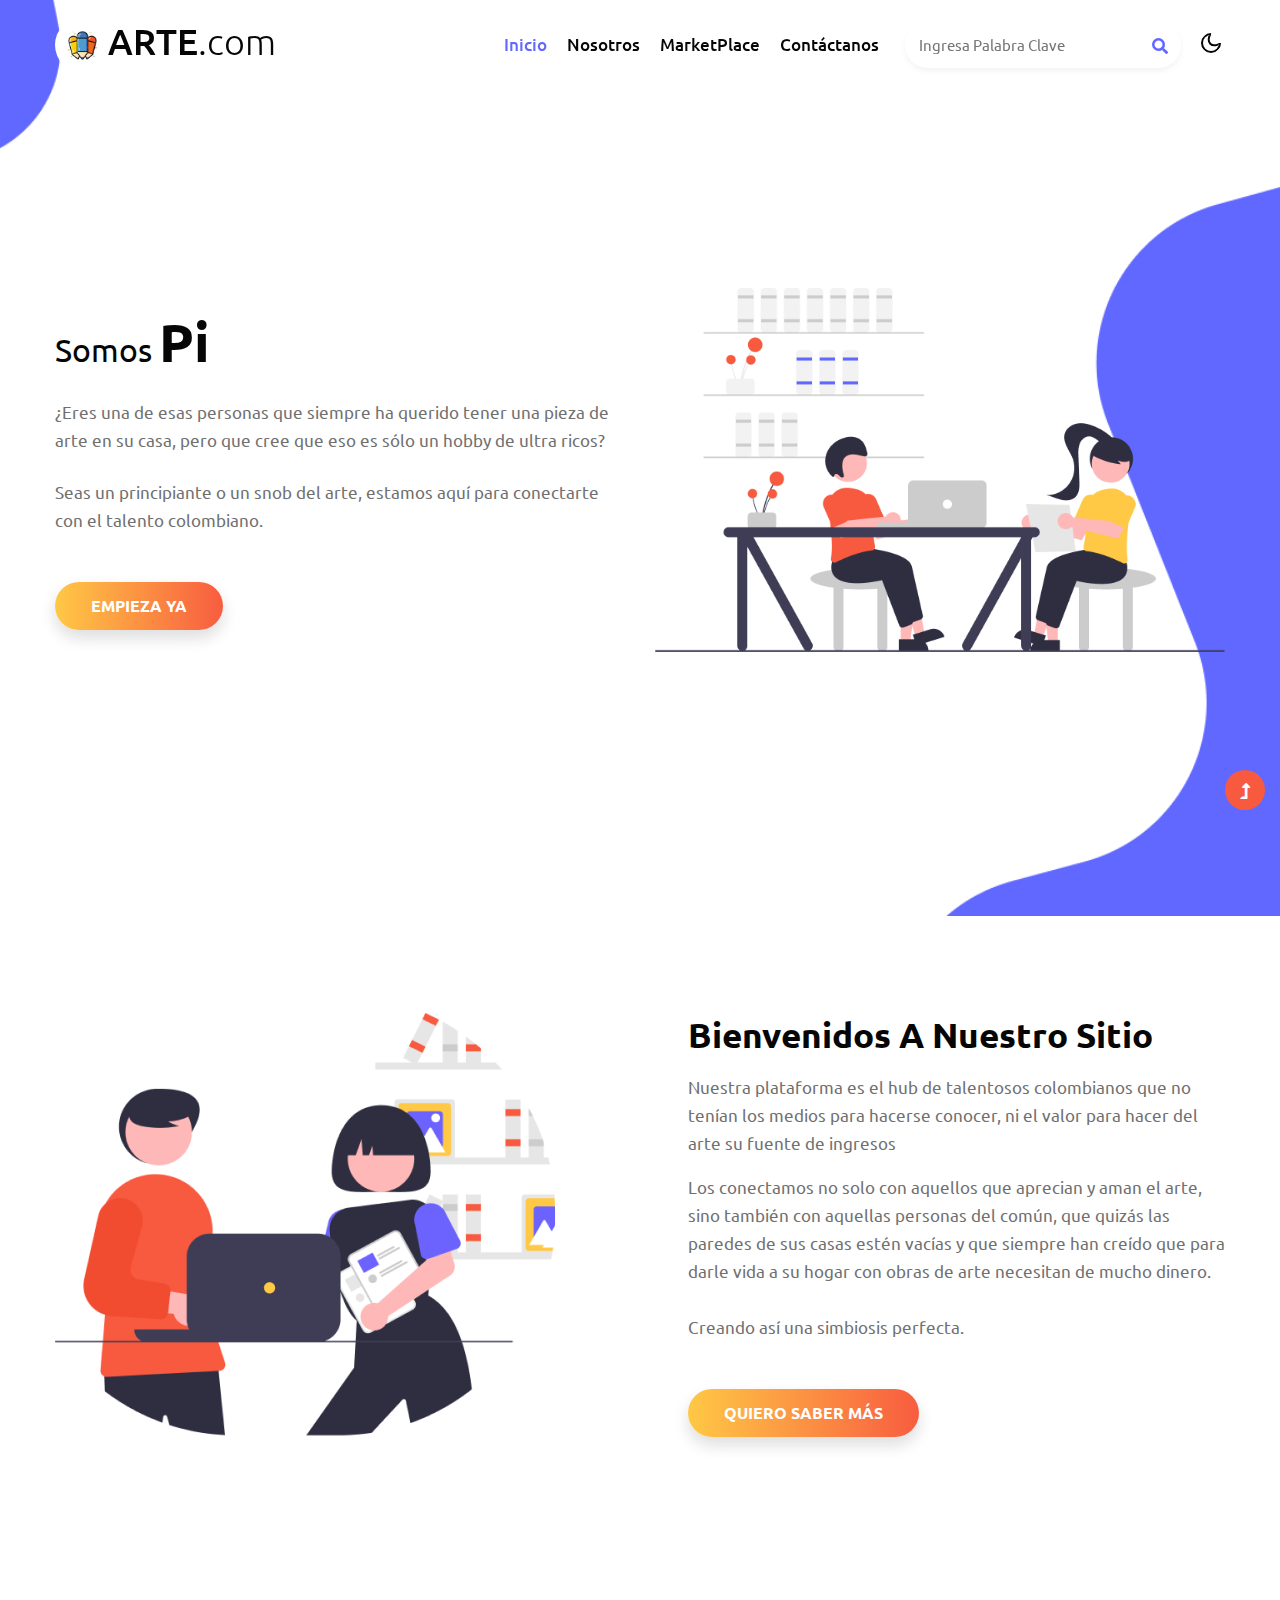
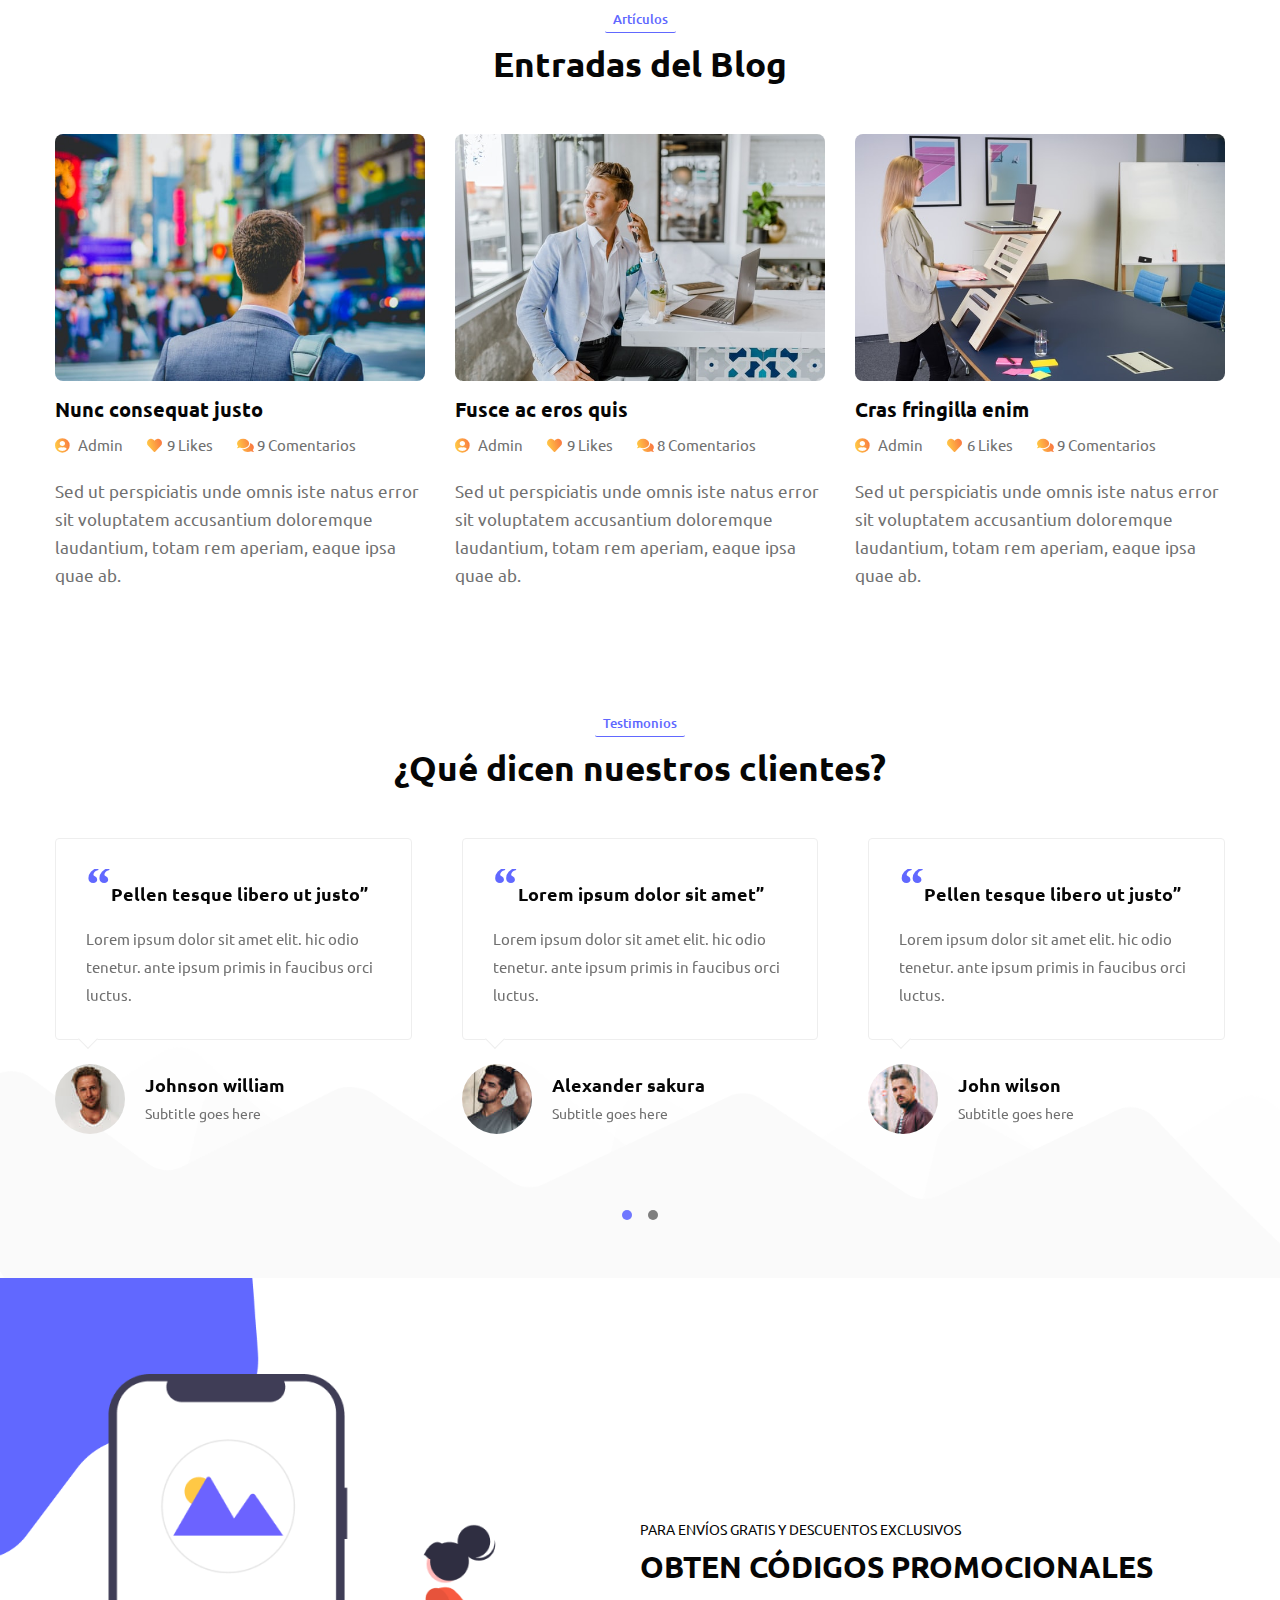
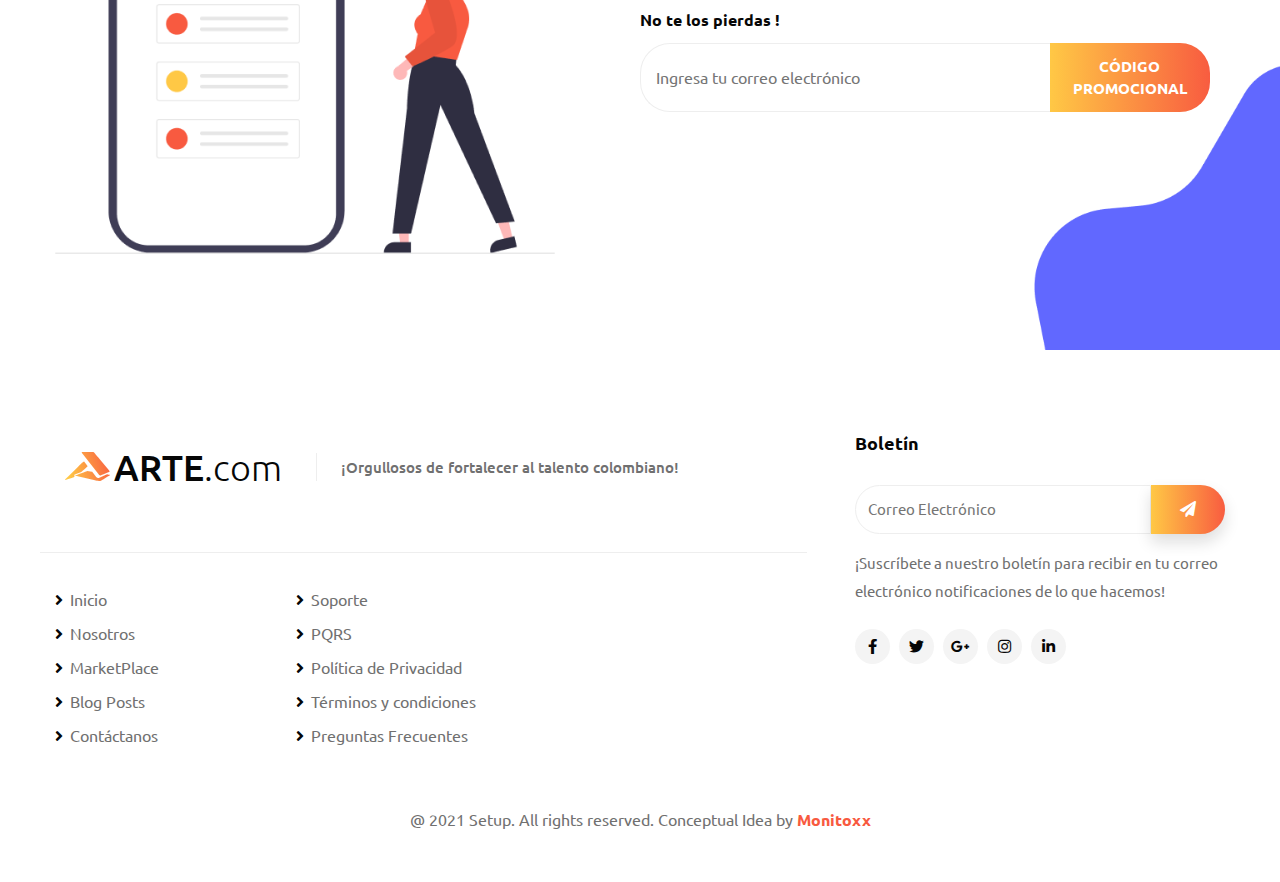
==== index.html @ 78a6b276 "cambios.3" ====
<!doctype html>
<html lang="en">

<head>
    <!-- Required meta tags -->
    <meta charset="utf-8">
    <meta name="viewport" content="width=device-width, initial-scale=1, shrink-to-fit=no">
    <title>ARTE.com</title>
    <!-- google-fonts -->
    <link href="//fonts.googleapis.com/css2?family=Ubuntu:wght@300;400;500;700&display=swap" rel="stylesheet">
    <!-- //google-fonts -->
    <!-- Font-Awesome-Icons-CSS -->
    <link rel="stylesheet" href="assets/css/fontawesome-all.min.css">
    <!-- Template CSS Style link -->
    <link rel="stylesheet" href="assets/css/style-starter.css">
</head>

<body>
    <!--header-->
    <header id="site-header" class="fixed-top">
        <div class="container">
            <nav class="navbar navbar-expand-lg stroke px-0">
                <h1>
                    <a class="navbar-brand" href="index.html">
                        <!-- <i class="fab fa-accusoft icon-color mr-1"></i> -->
                        <!-- <img src="assets/images/pencil.png" alt=""> -->
                        <!-- if logo is image enable this   
                        <a class="navbar-brand" href="index.html"> -->
                        <img src="assets/images/pencil.png" alt="Your logo" style="height:35px;" />
                        ARTE<span>.com</span>
                    </a>
                </h1>
                <button class="navbar-toggler  collapsed bg-gradient" type="button" data-toggle="collapse"
                    data-target="#navbarTogglerDemo02" aria-controls="navbarTogglerDemo02" aria-expanded="false"
                    aria-label="Toggle navigation">
                    <span class="navbar-toggler-icon fa icon-expand fa-bars"></span>
                    <span class="navbar-toggler-icon fa icon-close fa-times"></span>
                </button>

                <div class="collapse navbar-collapse" id="navbarTogglerDemo02">
                    <ul class="navbar-nav ml-lg-auto">
                        <li class="nav-item active">
                            <a class="nav-link" href="index.html">Inicio <span class="sr-only">(current)</span></a>
                        </li>
                        <li class="nav-item">
                            <a class="nav-link" href="about.html">Nosotros</a>
                        </li>
                        <li class="nav-item">
                            <a class="nav-link" href="services.html">MarketPlace</a>
                        </li>
                        <li class="nav-item">
                            <a class="nav-link" href="contact.html">Contáctanos</a>
                        </li>
                        <!-- search button -->
                        <div class="search-right ml-lg-3">
                            <form action="#search" method="GET" class="search-box position-relative">
                                <input type="search" placeholder="Ingresa Palabra Clave" name="search" required="required"
                                    autofocus="" class="search-popup">
                                <button type="submit" class="btn search-btn"><i class="fa fa-search"
                                        aria-hidden="true"></i></button>
                            </form>
                        </div>
                        <!-- //search button -->
                    </ul>
                </div>
                <!-- //search button -->
                <!-- toggle switch for light and dark theme -->
                <div class="cont-ser-position">
                    <nav class="navigation">
                        <div class="theme-switch-wrapper">
                            <label class="theme-switch" for="checkbox">
                                <input type="checkbox" id="checkbox">
                                <div class="mode-container">
                                    <i class="gg-sun"></i>
                                    <i class="gg-moon"></i>
                                </div>
                            </label>
                        </div>
                    </nav>
                </div>
                <!-- //toggle switch for light and dark theme -->
            </nav>
        </div>
    </header>
    <!--//header-->

    <!-- banner section -->
    <section id="home" class="w3l-banner py-5">
        <div class="banner-image">

        </div>
        <div class="banner-content">
            <div class="container pt-5 pb-md-4">
                <div class="row align-items-center">
                    <div class="col-md-6 pt-md-0 pt-4">
                        <h3 class="mb-lg-4 mb-3 title">Somos <span class="typed-text"></span><span
                                class="cursor">&nbsp</span></h3>
                        <p>¿Eres una de esas personas que siempre ha querido tener una pieza de arte en su casa, pero que cree que eso es sólo un hobby de ultra ricos?</p>
                        <br><p>
                            Seas un principiante o un snob del arte, estamos aquí para conectarte con el talento colombiano.
                        </p>
                        <div class="mt-md-5 mt-4 mb-lg-0 mb-4">
                            <a class="btn button-style" href="services.html">Empieza Ya</a>
                        </div>
                    </div>
                    <div class="col-md-6 mt-md-0 mt-4">
                        <img class="img-fluid" src="assets/images/bann1.png" alt=" ">
                    </div>
                </div>
            </div>
        </div>
    </section>
    <!-- //banner section -->

    <!-- about section -->
    <div class="w3l-content-photo-5 py-5">
        <div class="container py-lg-5 py-4">
            <div class="row align-items-center">
                <div class="col-md-6 content-photo order-md-first order-last">
                    <a href="#image"><img src="assets/images/home-ab.png" class="img-fluid" alt="content-photo"></a>
                </div>
                <div class="col-md-6 content-left mb-md-0 mb-5 pl-lg-5 order-md-last order-first">
                    <h3 class="mb-3">Bienvenidos A Nuestro Sitio</h3>
                    <p>Nuestra plataforma es el hub de talentosos colombianos que no tenían los medios para hacerse conocer, ni el valor para hacer del arte su fuente de ingresos</p>
                    <p class="mt-3">Los conectamos no solo con aquellos que aprecian y aman el arte, sino también con aquellas personas del común, que quizás las paredes de sus casas estén vacías y que siempre han creído que para darle vida a su hogar con obras de arte necesitan de mucho dinero. <br><br>Creando así una simbiosis perfecta.</p>
                    <a class="btn button-style mt-lg-5 mt-4" href="about.html">Quiero Saber Más </a>
                </div>
            </div>
        </div>
    </div>
    <!-- //about section -->

    <!-- team with text section
    <section class="w3l-content-11-main">
        <div class="content-design-11 py-5">
            <div class="container">
                <div class="mx-auto text-center mb-sm-5 mb-4" style="max-width:800px">
                    <h3 class="title-main-2 text-center mx-auto mb-sm-4 mb-2" style="max-width:600px">A digital web
                        studio
                        creating stunning & We make the best !</h3>
                    <p class="sub-para-style">Amus a ligula quam tesque et libero ut justo, ultrices in. Ut eu leo non.
                        Duis sed dolor et amet.
                        Sed ut perspiciatis unde omnis iste natus error sit doloremque laudantium, totam rem aperiam,
                        eritatis et quasi.</p>
                </div>
                <div class="row justify-content-center pt-lg-2">
                    <div class="col-md-4 col-sm-6">
                        <div class="position-relative">
                            <img src="assets/images/team1.jpg" class="img-responsive" alt="content-photo">
                            <div class="text-position">
                                <h4><a href="about.html">Aida Bugg</a></h4>
                                <p>Subtitle</p>
                            </div>
                        </div>
                    </div>
                    <div class="col-md-4 col-sm-6 mt-sm-0 mt-4">
                        <div class="position-relative">
                            <img src="assets/images/team3.jpg" class="img-responsive" alt="content-photo">
                            <div class="text-position">
                                <h4><a href="about.html">Jimic Nasium</a></h4>
                                <p>Subtitle</p>
                            </div>
                        </div>
                    </div>
                    <div class="col-md-4 col-sm-6 mt-md-0 mt-4">
                        <div class="position-relative">
                            <img src="assets/images/team2.jpg" class="img-responsive" alt="content-photo">
                            <div class="text-position">
                                <h4><a href="about.html">Henry Itondo</a></h4>
                                <p>Subtitle</p>
                            </div>
                        </div>
                    </div>
                </div>
            </div>
        </div>
    </section>
     //team with text section -->

    <!-- features section
    <section class="features-section pt-5" id="work">
        <div class="container-fluid">
            <div class="row">
                <div class="col-lg-4 left-wthree-img order-lg-first order-last">
                    <img src="assets/images/home1.jpg" alt="" class="img-fluid img-responsive">
                </div>
                <div class="col-lg-8 right-wthree-img align-self order-lg-last order-first">
                    <div class="row text-center">
                        <div class="col-sm-4 col-6 icon-text-style">
                            <i class="fas fa-tablet-alt icon-color"></i>
                            <p>Lorem ipsum dolor</p>
                        </div>
                        <div class="col-sm-4 col-6 icon-text-style">
                            <i class="fab fa-airbnb icon-color"></i>
                            <p>Lorem ipsum dolor</p>
                        </div>
                        <div class="col-sm-4 col-6 icon-text-style  border-right-0">
                            <i class="fab fa-asymmetrik icon-color"></i>
                            <p>Lorem ipsum dolor</p>
                        </div>
                        <div class="col-sm-4 col-6 icon-text-style icon-text-style-2">
                            <i class="fab fa-chromecast icon-color"></i>
                            <p>Lorem ipsum dolor</p>
                        </div>
                        <div class="col-sm-4 col-6 icon-text-style icon-text-style-2">
                            <i class="fas fa-headphones-alt icon-color"></i>
                            <p>Lorem ipsum dolor</p>
                        </div>
                        <div class="col-sm-4 col-6 icon-text-style icon-text-style-2 border-right-0">
                            <i class="fab fa-laravel icon-color"></i>
                            <p>Lorem ipsum dolor</p>
                        </div>
                    </div>
                </div>
            </div>
        </div>
    </section>
     //features section -->

    <!-- blog section -->
    <section class="w3l-blog-sec pt-5">
        <div class="services-layout py-md-4 py-3">
            <div class="container">
                <div class="text-center mb-sm-5 mb-4">
                    <label class="sub-title mb-2">Artículos</label>
                    <h3 class="title-big">Entradas del Blog</h3>
                </div>
                <div class="row justify-content-center">
                    <div class="col-lg-4 col-md-6 column column-img" id="zoomIn">
                        <div class="services-gd">
                            <div class="serve-info">
                                <a href="#blog">
                                    <figure>
                                        <img class="img-responsive" src="assets/images/blog1.jpg" alt="blog-image">
                                    </figure>
                                </a>
                                <h3> <a href="#blog" class="vv-link">Nunc consequat justo</a>
                                </h3>
                                <ul class="admin-list">
                                    <li><a href="#blog"><span class="fa fa-user-circle icon-color"
                                                aria-hidden="true"></span>
                                            Admin</a></li>
                                    <li><a href="#blog"><span class="fa fa-heart icon-color"
                                                aria-hidden="true"></span>9
                                            Likes</a></li>
                                    <li><a href="#blog"><span class="fa fa-comments icon-color"
                                                aria-hidden="true"></span>9 Comentarios</a>
                                    </li>
                                </ul>
                                <p>Sed ut perspiciatis unde omnis iste natus error sit voluptatem accusantium doloremque
                                    laudantium, totam rem aperiam, eaque ipsa quae ab.</p>
                            </div>
                        </div>
                    </div>
                    <div class="col-lg-4 col-md-6 column column-img mt-md-0 mt-5" id="zoomIn">
                        <div class="services-gd">
                            <div class="serve-info">
                                <a href="#blog">
                                    <figure>
                                        <img class="img-responsive" src="assets/images/blog2.jpg" alt="blog-image">
                                    </figure>
                                </a>
                                <h3> <a href="#blog" class="vv-link">Fusce ac eros quis</a>
                                </h3>
                                <ul class="admin-list">
                                    <li><a href="#blog"><span class="fa fa-user-circle icon-color"
                                                aria-hidden="true"></span>
                                            Admin</a></li>
                                    <li><a href="#blog"><span class="fa fa-heart icon-color"
                                                aria-hidden="true"></span>9
                                            Likes</a></li>
                                    <li><a href="#blog"><span class="fa fa-comments icon-color"
                                                aria-hidden="true"></span>8 Comentarios</a>
                                    </li>
                                </ul>
                                <p>Sed ut perspiciatis unde omnis iste natus error sit voluptatem accusantium doloremque
                                    laudantium, totam rem aperiam, eaque ipsa quae ab.</p>
                            </div>
                        </div>
                    </div>
                    <div class="col-lg-4 col-md-6 mt-lg-0 mt-md-5 mt-5 column column-img" id="zoomIn">
                        <div class="services-gd">
                            <div class="serve-info">
                                <a href="#blog">
                                    <figure>
                                        <img class="img-responsive" src="assets/images/blog3.jpg" alt="blog-image">
                                    </figure>
                                </a>
                                <h3> <a href="#blog" class="vv-link">Cras fringilla enim</a>
                                </h3>
                                <ul class="admin-list">
                                    <li><a href="#blog"><span class="fa fa-user-circle icon-color"
                                                aria-hidden="true"></span>
                                            Admin</a></li>
                                    <li><a href="#blog"><span class="fa fa-heart icon-color"
                                                aria-hidden="true"></span>6
                                            Likes</a></li>
                                    <li><a href="#blog"><span class="fa fa-comments icon-color"
                                                aria-hidden="true"></span>9 Comentarios</a>
                                    </li>
                                </ul>
                                <p>Sed ut perspiciatis unde omnis iste natus error sit voluptatem accusantium doloremque
                                    laudantium, totam rem aperiam, eaque ipsa quae ab.</p>
                            </div>
                        </div>
                    </div>
                </div>
            </div>
        </div>
    </section>
    <!-- //blog section -->

    <!-- testimonials section -->
    <section class="w3l-clients py-5" id="testimonials">
        <div class="container py-md-5 py-4">
            <div class="text-center mb-sm-5 mb-4">
                <label class="sub-title mb-2">Testimonios</label>
                <h3 class="title-big">¿Qué dicen nuestros clientes?</h3>
            </div>
            <div id="owl-demo2" class="owl-carousel owl-theme pb-5">
                <div class="item">
                    <div class="testimonial-content">
                        <div class="testimonial">
                            <blockquote>
                                <q>Pellen tesque libero ut justo</q>
                            </blockquote>
                            <p>Lorem ipsum dolor sit amet elit. hic odio tenetur. ante ipsum primis in
                                faucibus orci luctus.</p>
                        </div>
                        <div class="bottom-info mt-4">
                            <a class="comment-img" href="#url"><img src="assets/images/testi1.jpg"
                                    class="img-responsive" alt="placeholder image"></a>
                            <div class="people-info align-self">
                                <h3>Johnson william</h3>
                                <p class="identity">Subtitle goes here</p>
                            </div>
                        </div>
                    </div>
                </div>
                <div class="item">
                    <div class="testimonial-content">
                        <div class="testimonial">
                            <blockquote>
                                <q>Lorem ipsum dolor sit amet</q>
                            </blockquote>
                            <p>Lorem ipsum dolor sit amet elit. hic odio tenetur. ante ipsum primis in
                                faucibus orci luctus.</p>
                        </div>
                        <div class="bottom-info mt-4">
                            <a class="comment-img" href="#url"><img src="assets/images/testi2.jpg"
                                    class="img-responsive" alt="placeholder image"></a>
                            <div class="people-info align-self">
                                <h3>Alexander sakura</h3>
                                <p class="identity">Subtitle goes here</p>
                            </div>
                        </div>
                    </div>
                </div>
                <div class="item">
                    <div class="testimonial-content">
                        <div class="testimonial">
                            <blockquote>
                                <q>Pellen tesque libero ut justo</q>
                            </blockquote>
                            <p>Lorem ipsum dolor sit amet elit. hic odio tenetur. ante ipsum primis in
                                faucibus orci luctus.</p>
                        </div>
                        <div class="bottom-info mt-4">
                            <a class="comment-img" href="#url"><img src="assets/images/testi3.jpg"
                                    class="img-responsive" alt="placeholder image"></a>
                            <div class="people-info align-self">
                                <h3>John wilson</h3>
                                <p class="identity">Subtitle goes here</p>
                            </div>
                        </div>
                    </div>
                </div>
                <div class="item">
                    <div class="testimonial-content">
                        <div class="testimonial">
                            <blockquote>
                                <q>Lorem ipsum dolor sit amet</q>
                            </blockquote>
                            <p>Lorem ipsum dolor sit amet elit. hic odio tenetur. ante ipsum primis in
                                faucibus orci luctus.</p>
                        </div>
                        <div class="bottom-info mt-4">
                            <a class="comment-img" href="#url"><img src="assets/images/testi1.jpg"
                                    class="img-responsive" alt="placeholder image"></a>
                            <div class="people-info align-self">
                                <h3>Julia sakura</h3>
                                <p class="identity">Subtitle goes here</p>
                            </div>
                        </div>
                    </div>
                </div>
                <div class="item">
                    <div class="testimonial-content">
                        <div class="testimonial">
                            <blockquote>
                                <q>Pellen tesque libero ut justo</q>
                            </blockquote>
                            <p>Lorem ipsum dolor sit amet elit. hic odio tenetur. ante ipsum primis in
                                faucibus orci luctus.</p>
                        </div>
                        <div class="bottom-info mt-4">
                            <a class="comment-img" href="#url"><img src="assets/images/testi2.jpg"
                                    class="img-responsive" alt="placeholder image"></a>
                            <div class="people-info align-self">
                                <h3>John wilson</h3>
                                <p class="identity">Subtitle goes here</p>
                            </div>
                        </div>
                    </div>
                </div>
                <div class="item">
                    <div class="testimonial-content">
                        <div class="testimonial">
                            <blockquote>
                                <q>Lorem ipsum dolor sit amet.</q>
                            </blockquote>
                            <p>Lorem ipsum dolor sit amet elit. hic odio tenetur. ante ipsum primis in
                                faucibus orci luctus.</p>
                        </div>
                        <div class="bottom-info mt-4">
                            <a class="comment-img" href="#url"><img src="assets/images/testi3.jpg"
                                    class="img-responsive" alt="placeholder image"></a>
                            <div class="people-info align-self">
                                <h3>Julia sakura</h3>
                                <p class="identity">Subtitle goes here</p>
                            </div>
                        </div>
                    </div>
                </div>
            </div>
        </div>
    </section>
    <!-- //testimonials section -->

    <!-- 3 grids
    <section class="w3l-features-4">
        <div class="features4-block text-center py-5">
            <div class="container py-md-5 py-3">
                <div class="row features4-grids justify-content-center">
                    <div class="col-lg-4 col-md-6">
                        <div class="features4-grid">
                            <div class="feature-images">
                                <span class="fas fa-business-time icon-color" aria-hidden="true"></span>
                            </div>
                            <h5><a href="contact.html">1. Planning & Research</a></h5>
                            <p>Lorem ante ipsum primis in faucibus orci luctus eted ultrices posuere curae fers
                                luctus eted.</p>
                        </div>
                    </div>
                    <div class="col-lg-4 col-md-6 mt-md-0 mt-2">
                        <div class="features4-grid">
                            <div class="feature-images">
                                <span class="fas fa-laptop-code icon-color" aria-hidden="true"></span>
                            </div>
                            <h5><a href="contact.html">2. Optimizing</a></h5>
                            <p>Lorem ante ipsum primis in faucibus orci luctus eted ultrices posuere curae fers
                                luctus eted.</p>
                        </div>
                    </div>
                    <div class="col-lg-4 col-md-6 mt-lg-0 mt-2">
                        <div class="features4-grid">
                            <div class="feature-images">
                                <span class="fas fa-clipboard-check icon-color" aria-hidden="true"></span>
                            </div>
                            <h5><a href="contact.html">3. Result</a></h5>
                            <p>Lorem ante ipsum primis in faucibus orci luctus eted ultrices posuere curae fers
                                luctus eted.</p>
                        </div>
                    </div>
                </div>
            </div>
        </div>
    </section>
    3 grids -->

    <!-- promocode section -->
    <section class="w3l-promocode">
        <div class="promo-block py-5">
            <div class="container py-md-5 py-4">
                <div class="row aap-4-section">
                    <div class="col-lg-6 app4-right-image">
                        <img src="assets/images/mobile.png" class="img-fluid" alt="App Device" />
                    </div>
                    <div class="col-lg-6 app4-left-text pl-lg-0 mb-lg-0 mb-5">
                        <h6>Para Envíos Gratis y Descuentos Exclusivos</h6>
                        <h4>Obten códigos promocionales</h4>
                        <div class="app-4-connection">
                            <div class="newsletter">
                                <label>No te los pierdas !</label>
                                <form action="#" methos="GET" class="d-flex wrap-align">
                                    <input type="email" placeholder="Ingresa tu correo electrónico" required="required" />
                                    <button type="submit" class="button-style">código promocional</button>
                                </form>
                            </div>
                            <!-- <p class="mobile-text-app mt-4 pt-2">(Or) To Get Our Mobile Apps</p>
                            <div class="app-4-icon">
                                <ul>
                                    <li><a href="#url" title="Apple" class="app-icon apple-vv"><span
                                                class="fab fa-apple  icon-color" aria-hidden="true"></span></a></li>
                                    <li><a href="#url" title="Google play" class="app-icon play-vv"><span
                                                class="fab fa-google-play icon-color" aria-hidden="true"></span></a>
                                    </li>
                                    <li><a href="#url" title="Microsoft" class="app-icon windows-vv"><span
                                                class="fab fa-windows icon-color" aria-hidden="true"></span></a></li>
                                </ul> -->
                            </div>
                        </div>
                    </div>
                </div>
            </div>
        </div>
    </section>
    <!-- //promocode section -->

    <!-- footer -->
    <footer class="w3l-footer-16">
        <div class="w3l-footer-16-main">
            <div class="container">
                <div class="row footer-p">
                    <div class="col-lg-8 mt-lg-0 mt-4 pr-lg-5">
                        <div class="d-sm-flex align-items-center top-footer-content mb-5">
                            <a class="logo d-flex align-items-center" href="index.html"><i
                                    class="fab fa-accusoft icon-color mr-1"></i>ARTE<span>.com</span></a>
                            <p class="top-p ml-sm-4 pl-sm-4 mt-sm-0 mt-2"> ¡Orgullosos de fortalecer al talento colombiano! </p>
                        </div>
                        <div class="row footer-grids pt-4">
                            <div class="col-sm-4 col-6 column">
                                <ul class="footer-gd-16">
                                    <li><a href="index.html"><i class="fa fa-angle-right"
                                                aria-hidden="true"></i>Inicio</a></li>
                                    <li><a href="about.html"><i class="fa fa-angle-right" aria-hidden="true"></i>Nosotros</a></li>
                                    <li><a href="services.html"><i class="fa fa-angle-right"
                                                aria-hidden="true"></i>MarketPlace</a></li>
                                    <li><a href="#blog"><i class="fa fa-angle-right" aria-hidden="true"></i>Blog
                                            Posts</a></li>
                                    <li><a href="contact.html"><i class="fa fa-angle-right"
                                                aria-hidden="true"></i>Contáctanos</a></li>
                                </ul>
                            </div>
                            <div class="col-sm-4 col-6 column pl-sm-0">
                                <ul class="footer-gd-16">
                                    <li><a href="#support"><i class="fa fa-angle-right"
                                                aria-hidden="true"></i>Soporte</a></li>
                                    <li><a href="#customers"><i class="fa fa-angle-right"
                                                aria-hidden="true"></i>PQRS</a></li>
                                    <li><a href="#privacy"><i class="fa fa-angle-right" aria-hidden="true"></i>Política de Privacidad</a></li>
                                    <li><a href="#terms"><i class="fa fa-angle-right" aria-hidden="true"></i>Términos y condiciones</a></li>
                                    <li><a href="#faq"><i class="fa fa-angle-right" aria-hidden="true"></i>Preguntas Frecuentes</a></li>
                                </ul>
                            </div>
                        </div>
                    </div>
                    <div class="col-lg-4 col-md-7 column mt-lg-0 mt-4">
                        <h3>Boletín </h3>
                        <div class="end-column">
                            <form action="#" class="subscribe" method="post">
                                <input type="email" name="email" placeholder="Correo Electrónico" required="">
                                <button class="button-style"><span class="fa fa-paper-plane"
                                        aria-hidden="true"></span></button>
                            </form>
                            <p>¡Suscríbete a nuestro boletín para recibir en tu correo electrónico notificaciones de lo que hacemos!</p>
                        </div>
                        <div class="columns-2 mt-4">
                            <ul class="social">
                                <li><a href="#facebook"><span class="fab fa-facebook-f" aria-hidden="true"></span></a>
                                </li>
                                <li><a href="#twitter"><span class="fab fa-twitter" aria-hidden="true"></span></a>
                                </li>
                                <li><a href="#google-plus"><span class="fab fa-google-plus-g"
                                            aria-hidden="true"></span></a>
                                </li>
                                <li><a href="#instagram"><span class="fab fa-instagram" aria-hidden="true"></span></a>
                                </li>
                                <li><a href="#linkedin"><span class="fab fa-linkedin-in" aria-hidden="true"></span></a>
                                </li>
                            </ul>
                        </div>
                    </div>
                </div>
                <div class="below-section mt-5 text-center">
                    <p class="copy-text">@ 2021 Setup. All rights reserved. Conceptual Idea by <a href="https://github.com/monitoxx"
                            target="_blank">
                            Monitoxx</a>
                    </p>
                </div>
            </div>
        </div>
    </footer>
    <!-- //footer -->

    <!-- Js scripts -->
    <!-- move top -->
    <button onclick="topFunction()" id="movetop" title="Go to top">
        <span class="fas fa-level-up-alt" aria-hidden="true"></span>
    </button>
    <script>
        // When the user scrolls down 20px from the top of the document, show the button
        window.onscroll = function () {
            scrollFunction()
        };

        function scrollFunction() {
            if (document.body.scrollTop > 20 || document.documentElement.scrollTop > 20) {
                document.getElementById("movetop").style.display = "block";
            } else {
                document.getElementById("movetop").style.display = "none";
            }
        }

        // When the user clicks on the button, scroll to the top of the document
        function topFunction() {
            document.body.scrollTop = 0;
            document.documentElement.scrollTop = 0;
        }
    </script>
    <!-- //move top -->

    <!-- common jquery plugin -->
    <script src="assets/js/jquery-3.3.1.min.js"></script>
    <!-- //common jquery plugin -->

    <!-- banner image moving effect -->
    <script>
        var lFollowX = 0,
            lFollowY = 0,
            x = 0,
            y = 0,
            friction = 1 / 30;

        function animate() {
            x += (lFollowX - x) * friction;
            y += (lFollowY - y) * friction;

            translate = 'translate(' + x + 'px, ' + y + 'px) scale(1.1)';

            $('.banner-image').css({
                '-webit-transform': translate,
                '-moz-transform': translate,
                'transform': translate
            });

            window.requestAnimationFrame(animate);
        }

        $(window).on('mousemove click', function (e) {

            var lMouseX = Math.max(-100, Math.min(100, $(window).width() / 2 - e.clientX));
            var lMouseY = Math.max(-100, Math.min(100, $(window).height() / 2 - e.clientY));
            lFollowX = (20 * lMouseX) / 100; // 100 : 12 = lMouxeX : lFollow
            lFollowY = (10 * lMouseY) / 100;

        });

        animate();
    </script>
    <!-- //banner image moving effect -->

    <!-- typing-text-->
    <script>
        const typedTextSpan = document.querySelector(".typed-text");
        const cursorSpan = document.querySelector(".cursor");

        const textArray = ["Pintores", "Escultores", "Artesanos", "Amateurs", "Artistas  !"];
        const typingDelay = 300;
        const erasingDelay = 10;
        const newTextDelay = 100; // Delay between current and next text
        let textArrayIndex = 0;
        let charIndex = 0;

        function type() {
            if (charIndex < textArray[textArrayIndex].length) {
                if (!cursorSpan.classList.contains("typing")) cursorSpan.classList.add("typing");
                typedTextSpan.textContent += textArray[textArrayIndex].charAt(charIndex);
                charIndex++;
                setTimeout(type, typingDelay);
            } else {
                cursorSpan.classList.remove("typing");
                setTimeout(erase, newTextDelay);
            }
        }

        function erase() {
            if (charIndex > 0) {
                // add class 'typing' if there's none
                if (!cursorSpan.classList.contains("typing")) {
                    cursorSpan.classList.add("typing");
                }
                typedTextSpan.textContent = textArray[textArrayIndex].substring(0, 0);
                charIndex--;
                setTimeout(erase, erasingDelay);
            } else {
                cursorSpan.classList.remove("typing");
                textArrayIndex++;
                if (textArrayIndex >= textArray.length) textArrayIndex = 0;
                setTimeout(type, typingDelay);
            }
        }

        document.addEventListener("DOMContentLoaded", function () { // On DOM Load initiate the effect
            if (textArray.length) setTimeout(type, newTextDelay + 250);
        });
    </script>
    <!-- //typig-text-->

    <!-- owl carousel -->
    <script src="assets/js/owl.carousel.js"></script>
    <!-- script for tesimonials carousel slider -->
    <script>
        $(document).ready(function () {
            $("#owl-demo2").owlCarousel({
                loop: true,
                nav: false,
                margin: 50,
                responsiveClass: true,
                autoplay: true,
                autoplayTimeout: 5000,
                autoplaySpeed: 1000,
                autoplayHoverPause: true,
                responsive: {
                    0: {
                        items: 1,
                        nav: false
                    },
                    736: {
                        items: 1,
                        nav: false
                    },
                    991: {
                        items: 2,
                        margin: 30,
                        nav: false
                    },
                    1080: {
                        items: 3,
                        nav: false
                    }
                }
            })
        })
    </script>
    <!-- //script for tesimonials carousel slider -->
    <!-- //owl carousel -->

    <!-- theme switch js (light and dark)-->
    <script src="assets/js/theme-change.js"></script>
    <script>
        function autoType(elementClass, typingSpeed) {
            var thhis = $(elementClass);
            thhis.css({
                "position": "relative",
                "display": "inline-block"
            });
            thhis.prepend('<div class="cursor" style="right: initial; left:0;"></div>');
            thhis = thhis.find(".text-js");
            var text = thhis.text().trim().split('');
            var amntOfChars = text.length;
            var newString = "";
            thhis.text("|");
            setTimeout(function () {
                thhis.css("opacity", 1);
                thhis.prev().removeAttr("style");
                thhis.text("");
                for (var i = 0; i < amntOfChars; i++) {
                    (function (i, char) {
                        setTimeout(function () {
                            newString += char;
                            thhis.text(newString);
                        }, i * typingSpeed);
                    })(i + 1, text[i]);
                }
            }, 1500);
        }

        $(document).ready(function () {
            // Now to start autoTyping just call the autoType function with the 
            // class of outer div
            // The second paramter is the speed between each letter is typed.   
            autoType(".type-js", 200);
        });
    </script>
    <!-- //theme switch js (light and dark)-->

    <!-- magnific popup -->
    <script src="assets/js/jquery.magnific-popup.min.js"></script>
    <script>
        $(document).ready(function () {
            $('.popup-with-zoom-anim').magnificPopup({
                type: 'inline',

                fixedContentPos: false,
                fixedBgPos: true,

                overflowY: 'auto',

                closeBtnInside: true,
                preloader: false,

                midClick: true,
                removalDelay: 300,
                mainClass: 'my-mfp-zoom-in'
            });

            $('.popup-with-move-anim').magnificPopup({
                type: 'inline',

                fixedContentPos: false,
                fixedBgPos: true,

                overflowY: 'auto',

                closeBtnInside: true,
                preloader: false,

                midClick: true,
                removalDelay: 300,
                mainClass: 'my-mfp-slide-bottom'
            });
        });
    </script>
    <!-- //magnific popup -->

    <!-- MENU-JS -->
    <script>
        $(window).on("scroll", function () {
            var scroll = $(window).scrollTop();

            if (scroll >= 80) {
                $("#site-header").addClass("nav-fixed");
            } else {
                $("#site-header").removeClass("nav-fixed");
            }
        });

        //Main navigation Active Class Add Remove
        $(".navbar-toggler").on("click", function () {
            $("header").toggleClass("active");
        });
        $(document).on("ready", function () {
            if ($(window).width() > 991) {
                $("header").removeClass("active");
            }
            $(window).on("resize", function () {
                if ($(window).width() > 991) {
                    $("header").removeClass("active");
                }
            });
        });
    </script>
    <!-- //MENU-JS -->

    <!-- disable body scroll which navbar is in active -->
    <script>
        $(function () {
            $('.navbar-toggler').click(function () {
                $('body').toggleClass('noscroll');
            })
        });
    </script>
    <!-- //disable body scroll which navbar is in active -->

    <!--bootstrap-->
    <script src="assets/js/bootstrap.min.js"></script>
    <!-- //bootstrap-->
    <!-- //Js scripts -->
</body>

</html>
---- assets/css/style-starter.css ----
@charset "UTF-8";

/*--
Author: W3layouts
Author URL: http://w3layouts.com
--*/
/*!
 * Bootstrap v4.4.1 (https://getbootstrap.com/)
 * Copyright 2011-2019 The Bootstrap Authors
 * Copyright 2011-2019 Twitter, Inc.
 * Licensed under MIT (https://github.com/twbs/bootstrap/blob/master/LICENSE)
 */
:root {
  --blue: #007bff;
  --indigo: #6610f2;
  --purple: #6f42c1;
  --pink: #e83e8c;
  --red: #dc3545;
  --orange: #fd7e14;
  --yellow: #ffc107;
  --green: #28a745;
  --teal: #20c997;
  --cyan: #17a2b8;
  --white: #fff;
  --gray: #6c757d;
  --gray-dark: #343a40;
  --primary: #ff4c4c;
  --secondary: #e71d36;
  --success: #28a745;
  --info: #17a2b8;
  --warning: #ffc107;
  --danger: #dc3545;
  --light: #f8f9fa;
  --dark: #343a40;
  --breakpoint-xs: 0;
  --breakpoint-sm: 576px;
  --breakpoint-md: 768px;
  --breakpoint-lg: 992px;
  --breakpoint-xl: 1200px;
  --font-family-sans-serif: -apple-system, BlinkMacSystemFont, "Segoe UI", Roboto, "Helvetica Neue", Arial, "Noto Sans", sans-serif, "Apple Color Emoji", "Segoe UI Emoji", "Segoe UI Symbol", "Noto Color Emoji";
  --font-family-monospace: SFMono-Regular, Menlo, Monaco, Consolas, "Liberation Mono", "Courier New", monospace;
}

*,
*::before,
*::after {
  box-sizing: border-box;
}

html {
  font-family: sans-serif;
  line-height: 1.15;
  -webkit-text-size-adjust: 100%;
  -webkit-tap-highlight-color: rgba(0, 0, 0, 0);
}

article,
aside,
figcaption,
figure,
footer,
header,
hgroup,
main,
nav,
section {
  display: block;
}

body {
  margin: 0;
  font-family: -apple-system, BlinkMacSystemFont, "Segoe UI", Roboto, "Helvetica Neue", Arial, "Noto Sans", sans-serif, "Apple Color Emoji", "Segoe UI Emoji", "Segoe UI Symbol", "Noto Color Emoji";
  font-size: 1rem;
  font-weight: 400;
  line-height: 1.5;
  color: #212529;
  text-align: left;
  background-color: #fff;
}

[tabindex="-1"]:focus:not(:focus-visible) {
  outline: 0 !important;
}

hr {
  box-sizing: content-box;
  height: 0;
  overflow: visible;
}

h1,
h2,
h3,
h4,
h5,
h6 {
  margin-top: 0;
  margin-bottom: 0.5rem;
}

p {
  margin-top: 0;
  margin-bottom: 1rem;
}

abbr[title],
abbr[data-original-title] {
  text-decoration: underline;
  -webkit-text-decoration: underline dotted;
  text-decoration: underline dotted;
  cursor: help;
  border-bottom: 0;
  -webkit-text-decoration-skip-ink: none;
  text-decoration-skip-ink: none;
}

address {
  margin-bottom: 1rem;
  font-style: normal;
  line-height: inherit;
}

ol,
ul,
dl {
  margin-top: 0;
  margin-bottom: 1rem;
}

ol ol,
ul ul,
ol ul,
ul ol {
  margin-bottom: 0;
}

dt {
  font-weight: 600;
}

dd {
  margin-bottom: .5rem;
  margin-left: 0;
}

blockquote {
  margin: 0 0 1rem;
}

b,
strong {
  font-weight: bolder;
}

small {
  font-size: 80%;
}

sub,
sup {
  position: relative;
  font-size: 75%;
  line-height: 0;
  vertical-align: baseline;
}

sub {
  bottom: -.25em;
}

sup {
  top: -.5em;
}

a {
  color: var(--font-color);
  text-decoration: none;
  background-color: transparent;
}

a:hover {
  color: var(--primary-color);
  text-decoration: underline;
}

a:not([href]) {
  color: inherit;
  text-decoration: none;
}

a:not([href]):hover {
  color: inherit;
  text-decoration: none;
}

pre,
code,
kbd,
samp {
  font-family: SFMono-Regular, Menlo, Monaco, Consolas, "Liberation Mono", "Courier New", monospace;
  font-size: 1em;
}

pre {
  margin-top: 0;
  margin-bottom: 1rem;
  overflow: auto;
}

figure {
  margin: 0 0 1rem;
}

img {
  vertical-align: middle;
  border-style: none;
}

svg {
  overflow: hidden;
  vertical-align: middle;
}

table {
  border-collapse: collapse;
}

caption {
  padding-top: 0.75rem;
  padding-bottom: 0.75rem;
  color: #6c757d;
  text-align: left;
  caption-side: bottom;
}

th {
  text-align: inherit;
}

label {
  display: inline-block;
  margin-bottom: 0.5rem;
}

button {
  border-radius: 0;
}

button:focus {
  outline: 1px dotted;
  outline: 5px auto -webkit-focus-ring-color;
}

input,
button,
select,
optgroup,
textarea {
  margin: 0;
  font-family: inherit;
  font-size: inherit;
  line-height: inherit;
}

button,
input {
  overflow: visible;
}

button,
select {
  text-transform: none;
}

select {
  word-wrap: normal;
}

button,
[type="button"],
[type="reset"],
[type="submit"] {
  -webkit-appearance: button;
}

button:not(:disabled),
[type="button"]:not(:disabled),
[type="reset"]:not(:disabled),
[type="submit"]:not(:disabled) {
  cursor: pointer;
}

button::-moz-focus-inner,
[type="button"]::-moz-focus-inner,
[type="reset"]::-moz-focus-inner,
[type="submit"]::-moz-focus-inner {
  padding: 0;
  border-style: none;
}

input[type="radio"],
input[type="checkbox"] {
  box-sizing: border-box;
  padding: 0;
}

input[type="date"],
input[type="time"],
input[type="datetime-local"],
input[type="month"] {
  -webkit-appearance: listbox;
}

textarea {
  overflow: auto;
  resize: vertical;
}

fieldset {
  min-width: 0;
  padding: 0;
  margin: 0;
  border: 0;
}

legend {
  display: block;
  width: 100%;
  max-width: 100%;
  padding: 0;
  margin-bottom: .5rem;
  font-size: 1.5rem;
  line-height: inherit;
  color: inherit;
  white-space: normal;
}

@media (max-width: 1200px) {
  legend {
    font-size: calc(1.275rem + 0.3vw);
  }
}

progress {
  vertical-align: baseline;
}

[type="number"]::-webkit-inner-spin-button,
[type="number"]::-webkit-outer-spin-button {
  height: auto;
}

[type="search"] {
  outline-offset: -2px;
  -webkit-appearance: none;
}

[type="search"]::-webkit-search-decoration {
  -webkit-appearance: none;
}

::-webkit-file-upload-button {
  font: inherit;
  -webkit-appearance: button;
}

output {
  display: inline-block;
}

summary {
  display: list-item;
  cursor: pointer;
}

template {
  display: none;
}

[hidden] {
  display: none !important;
}

h1,
h2,
h3,
h4,
h5,
h6,
.h1,
.h2,
.h3,
.h4,
.h5,
.h6 {
  margin-bottom: 0.5rem;
  font-weight: 400;
  line-height: 28px;
}

h1,
.h1 {
  font-size: 2.5rem;
}

@media (max-width: 1200px) {

  h1,
  .h1 {
    font-size: calc(1.375rem + 1.5vw);
  }
}

h2,
.h2 {
  font-size: 2rem;
}

@media (max-width: 1200px) {

  h2,
  .h2 {
    font-size: calc(1.325rem + 0.9vw);
  }
}

h3,
.h3 {
  font-size: 1.75rem;
}

@media (max-width: 1200px) {

  h3,
  .h3 {
    font-size: calc(1.3rem + 0.6vw);
  }
}

h4,
.h4 {
  font-size: 1.5rem;
}

@media (max-width: 1200px) {

  h4,
  .h4 {
    font-size: calc(1.275rem + 0.3vw);
  }
}

h5,
.h5 {
  font-size: 1.25rem;
}

h6,
.h6 {
  font-size: 1rem;
}

.lead {
  font-size: 1.25rem;
  font-weight: 300;
}

.display-1 {
  font-size: 6rem;
  font-weight: 300;
  line-height: 1.2;
}

@media (max-width: 1200px) {
  .display-1 {
    font-size: calc(1.725rem + 5.7vw);
  }
}

.display-2 {
  font-size: 5.5rem;
  font-weight: 300;
  line-height: 1.2;
}

@media (max-width: 1200px) {
  .display-2 {
    font-size: calc(1.675rem + 5.1vw);
  }
}

.display-3 {
  font-size: 4.5rem;
  font-weight: 300;
  line-height: 1.2;
}

@media (max-width: 1200px) {
  .display-3 {
    font-size: calc(1.575rem + 3.9vw);
  }
}

.display-4 {
  font-size: 3.5rem;
  font-weight: 300;
  line-height: 1.2;
}

@media (max-width: 1200px) {
  .display-4 {
    font-size: calc(1.475rem + 2.7vw);
  }
}

hr {
  margin-top: 1rem;
  margin-bottom: 1rem;
  border: 0;
  border-top: 1px solid rgba(0, 0, 0, 0.1);
}

small,
.small {
  font-size: 80%;
  font-weight: 400;
}

mark,
.mark {
  padding: 0.2em;
  background-color: #fcf8e3;
}

.list-unstyled {
  padding-left: 0;
  list-style: none;
}

.list-inline {
  padding-left: 0;
  list-style: none;
}

.list-inline-item {
  display: inline-block;
}

.list-inline-item:not(:last-child) {
  margin-right: 0.5rem;
}

.initialism {
  font-size: 90%;
  text-transform: uppercase;
}

.blockquote {
  margin-bottom: 1rem;
  font-size: 1.25rem;
}

.blockquote-footer {
  display: block;
  font-size: 80%;
  color: #6c757d;
}

.blockquote-footer::before {
  content: "\2014\00A0";
}

.img-fluid {
  max-width: 100%;
  height: auto;
}

.img-thumbnail {
  padding: 0.25rem;
  background-color: #fff;
  border: 1px solid #dee2e6;
  border-radius: 0.25rem;
  max-width: 100%;
  height: auto;
}

.figure {
  display: inline-block;
}

.figure-img {
  margin-bottom: 0.5rem;
  line-height: 1;
}

.figure-caption {
  font-size: 90%;
  color: #6c757d;
}

code {
  font-size: 87.5%;
  color: #e83e8c;
  word-wrap: break-word;
}

a>code {
  color: inherit;
}

kbd {
  padding: 0.2rem 0.4rem;
  font-size: 87.5%;
  color: #fff;
  background-color: #212529;
  border-radius: 0.2rem;
}

kbd kbd {
  padding: 0;
  font-size: 100%;
  font-weight: 600;
}

pre {
  display: block;
  font-size: 87.5%;
  color: #212529;
}

pre code {
  font-size: inherit;
  color: inherit;
  word-break: normal;
}

.pre-scrollable {
  max-height: 340px;
  overflow-y: scroll;
}

.container {
  width: 100%;
  padding-right: 15px;
  padding-left: 15px;
  margin-right: auto;
  margin-left: auto;
}

@media (min-width: 576px) {
  .container {
    max-width: 540px;
  }
}

@media (min-width: 768px) {
  .container {
    max-width: 720px;
  }
}

@media (min-width: 992px) {
  .container {
    max-width: 960px;
  }
}

@media (min-width: 1200px) {
  .container {
    max-width: 1140px;
  }
}

.container-fluid,
.container-sm,
.container-md,
.container-lg,
.container-xl {
  width: 100%;
  padding-right: 15px;
  padding-left: 15px;
  margin-right: auto;
  margin-left: auto;
}

@media (min-width: 576px) {

  .container,
  .container-sm {
    max-width: 540px;
  }
}

@media (min-width: 768px) {

  .container,
  .container-sm,
  .container-md {
    max-width: 720px;
  }
}

@media (min-width: 992px) {

  .container,
  .container-sm,
  .container-md,
  .container-lg {
    max-width: 960px;
  }
}

@media (min-width: 1200px) {

  .container,
  .container-sm,
  .container-md,
  .container-lg,
  .container-xl {
    max-width: 1140px;
  }
}

.row {
  display: flex;
  flex-wrap: wrap;
  margin-right: -15px;
  margin-left: -15px;
}

.no-gutters {
  margin-right: 0;
  margin-left: 0;
}

.no-gutters>.col,
.no-gutters>[class*="col-"] {
  padding-right: 0;
  padding-left: 0;
}

.col-1,
.col-2,
.col-3,
.col-4,
.col-5,
.col-6,
.col-7,
.col-8,
.col-9,
.col-10,
.col-11,
.col-12,
.col,
.col-auto,
.col-sm-1,
.col-sm-2,
.col-sm-3,
.col-sm-4,
.col-sm-5,
.col-sm-6,
.col-sm-7,
.col-sm-8,
.col-sm-9,
.col-sm-10,
.col-sm-11,
.col-sm-12,
.col-sm,
.col-sm-auto,
.col-md-1,
.col-md-2,
.col-md-3,
.col-md-4,
.col-md-5,
.col-md-6,
.col-md-7,
.col-md-8,
.col-md-9,
.col-md-10,
.col-md-11,
.col-md-12,
.col-md,
.col-md-auto,
.col-lg-1,
.col-lg-2,
.col-lg-3,
.col-lg-4,
.col-lg-5,
.col-lg-6,
.col-lg-7,
.col-lg-8,
.col-lg-9,
.col-lg-10,
.col-lg-11,
.col-lg-12,
.col-lg,
.col-lg-auto,
.col-xl-1,
.col-xl-2,
.col-xl-3,
.col-xl-4,
.col-xl-5,
.col-xl-6,
.col-xl-7,
.col-xl-8,
.col-xl-9,
.col-xl-10,
.col-xl-11,
.col-xl-12,
.col-xl,
.col-xl-auto {
  position: relative;
  width: 100%;
  padding-right: 15px;
  padding-left: 15px;
}

.col {
  flex-basis: 0;
  flex-grow: 1;
  max-width: 100%;
}

.row-cols-1>* {
  flex: 0 0 100%;
  max-width: 100%;
}

.row-cols-2>* {
  flex: 0 0 50%;
  max-width: 50%;
}

.row-cols-3>* {
  flex: 0 0 33.33333%;
  max-width: 33.33333%;
}

.row-cols-4>* {
  flex: 0 0 25%;
  max-width: 25%;
}

.row-cols-5>* {
  flex: 0 0 20%;
  max-width: 20%;
}

.row-cols-6>* {
  flex: 0 0 16.66667%;
  max-width: 16.66667%;
}

.col-auto {
  flex: 0 0 auto;
  width: auto;
  max-width: 100%;
}

.col-1 {
  flex: 0 0 8.33333%;
  max-width: 8.33333%;
}

.col-2 {
  flex: 0 0 16.66667%;
  max-width: 16.66667%;
}

.col-3 {
  flex: 0 0 25%;
  max-width: 25%;
}

.col-4 {
  flex: 0 0 33.33333%;
  max-width: 33.33333%;
}

.col-5 {
  flex: 0 0 41.66667%;
  max-width: 41.66667%;
}

.col-6 {
  flex: 0 0 50%;
  max-width: 50%;
}

.col-7 {
  flex: 0 0 58.33333%;
  max-width: 58.33333%;
}

.col-8 {
  flex: 0 0 66.66667%;
  max-width: 66.66667%;
}

.col-9 {
  flex: 0 0 75%;
  max-width: 75%;
}

.col-10 {
  flex: 0 0 83.33333%;
  max-width: 83.33333%;
}

.col-11 {
  flex: 0 0 91.66667%;
  max-width: 91.66667%;
}

.col-12 {
  flex: 0 0 100%;
  max-width: 100%;
}

.order-first {
  order: -1;
}

.order-last {
  order: 13;
}

.order-0 {
  order: 0;
}

.order-1 {
  order: 1;
}

.order-2 {
  order: 2;
}

.order-3 {
  order: 3;
}

.order-4 {
  order: 4;
}

.order-5 {
  order: 5;
}

.order-6 {
  order: 6;
}

.order-7 {
  order: 7;
}

.order-8 {
  order: 8;
}

.order-9 {
  order: 9;
}

.order-10 {
  order: 10;
}

.order-11 {
  order: 11;
}

.order-12 {
  order: 12;
}

.offset-1 {
  margin-left: 8.33333%;
}

.offset-2 {
  margin-left: 16.66667%;
}

.offset-3 {
  margin-left: 25%;
}

.offset-4 {
  margin-left: 33.33333%;
}

.offset-5 {
  margin-left: 41.66667%;
}

.offset-6 {
  margin-left: 50%;
}

.offset-7 {
  margin-left: 58.33333%;
}

.offset-8 {
  margin-left: 66.66667%;
}

.offset-9 {
  margin-left: 75%;
}

.offset-10 {
  margin-left: 83.33333%;
}

.offset-11 {
  margin-left: 91.66667%;
}

@media (min-width: 576px) {
  .col-sm {
    flex-basis: 0;
    flex-grow: 1;
    max-width: 100%;
  }

  .row-cols-sm-1>* {
    flex: 0 0 100%;
    max-width: 100%;
  }

  .row-cols-sm-2>* {
    flex: 0 0 50%;
    max-width: 50%;
  }

  .row-cols-sm-3>* {
    flex: 0 0 33.33333%;
    max-width: 33.33333%;
  }

  .row-cols-sm-4>* {
    flex: 0 0 25%;
    max-width: 25%;
  }

  .row-cols-sm-5>* {
    flex: 0 0 20%;
    max-width: 20%;
  }

  .row-cols-sm-6>* {
    flex: 0 0 16.66667%;
    max-width: 16.66667%;
  }

  .col-sm-auto {
    flex: 0 0 auto;
    width: auto;
    max-width: 100%;
  }

  .col-sm-1 {
    flex: 0 0 8.33333%;
    max-width: 8.33333%;
  }

  .col-sm-2 {
    flex: 0 0 16.66667%;
    max-width: 16.66667%;
  }

  .col-sm-3 {
    flex: 0 0 25%;
    max-width: 25%;
  }

  .col-sm-4 {
    flex: 0 0 33.33333%;
    max-width: 33.33333%;
  }

  .col-sm-5 {
    flex: 0 0 41.66667%;
    max-width: 41.66667%;
  }

  .col-sm-6 {
    flex: 0 0 50%;
    max-width: 50%;
  }

  .col-sm-7 {
    flex: 0 0 58.33333%;
    max-width: 58.33333%;
  }

  .col-sm-8 {
    flex: 0 0 66.66667%;
    max-width: 66.66667%;
  }

  .col-sm-9 {
    flex: 0 0 75%;
    max-width: 75%;
  }

  .col-sm-10 {
    flex: 0 0 83.33333%;
    max-width: 83.33333%;
  }

  .col-sm-11 {
    flex: 0 0 91.66667%;
    max-width: 91.66667%;
  }

  .col-sm-12 {
    flex: 0 0 100%;
    max-width: 100%;
  }

  .order-sm-first {
    order: -1;
  }

  .order-sm-last {
    order: 13;
  }

  .order-sm-0 {
    order: 0;
  }

  .order-sm-1 {
    order: 1;
  }

  .order-sm-2 {
    order: 2;
  }

  .order-sm-3 {
    order: 3;
  }

  .order-sm-4 {
    order: 4;
  }

  .order-sm-5 {
    order: 5;
  }

  .order-sm-6 {
    order: 6;
  }

  .order-sm-7 {
    order: 7;
  }

  .order-sm-8 {
    order: 8;
  }

  .order-sm-9 {
    order: 9;
  }

  .order-sm-10 {
    order: 10;
  }

  .order-sm-11 {
    order: 11;
  }

  .order-sm-12 {
    order: 12;
  }

  .offset-sm-0 {
    margin-left: 0;
  }

  .offset-sm-1 {
    margin-left: 8.33333%;
  }

  .offset-sm-2 {
    margin-left: 16.66667%;
  }

  .offset-sm-3 {
    margin-left: 25%;
  }

  .offset-sm-4 {
    margin-left: 33.33333%;
  }

  .offset-sm-5 {
    margin-left: 41.66667%;
  }

  .offset-sm-6 {
    margin-left: 50%;
  }

  .offset-sm-7 {
    margin-left: 58.33333%;
  }

  .offset-sm-8 {
    margin-left: 66.66667%;
  }

  .offset-sm-9 {
    margin-left: 75%;
  }

  .offset-sm-10 {
    margin-left: 83.33333%;
  }

  .offset-sm-11 {
    margin-left: 91.66667%;
  }
}

@media (min-width: 768px) {
  .col-md {
    flex-basis: 0;
    flex-grow: 1;
    max-width: 100%;
  }

  .row-cols-md-1>* {
    flex: 0 0 100%;
    max-width: 100%;
  }

  .row-cols-md-2>* {
    flex: 0 0 50%;
    max-width: 50%;
  }

  .row-cols-md-3>* {
    flex: 0 0 33.33333%;
    max-width: 33.33333%;
  }

  .row-cols-md-4>* {
    flex: 0 0 25%;
    max-width: 25%;
  }

  .row-cols-md-5>* {
    flex: 0 0 20%;
    max-width: 20%;
  }

  .row-cols-md-6>* {
    flex: 0 0 16.66667%;
    max-width: 16.66667%;
  }

  .col-md-auto {
    flex: 0 0 auto;
    width: auto;
    max-width: 100%;
  }

  .col-md-1 {
    flex: 0 0 8.33333%;
    max-width: 8.33333%;
  }

  .col-md-2 {
    flex: 0 0 16.66667%;
    max-width: 16.66667%;
  }

  .col-md-3 {
    flex: 0 0 25%;
    max-width: 25%;
  }

  .col-md-4 {
    flex: 0 0 33.33333%;
    max-width: 33.33333%;
  }

  .col-md-5 {
    flex: 0 0 41.66667%;
    max-width: 41.66667%;
  }

  .col-md-6 {
    flex: 0 0 50%;
    max-width: 50%;
  }

  .col-md-7 {
    flex: 0 0 58.33333%;
    max-width: 58.33333%;
  }

  .col-md-8 {
    flex: 0 0 66.66667%;
    max-width: 66.66667%;
  }

  .col-md-9 {
    flex: 0 0 75%;
    max-width: 75%;
  }

  .col-md-10 {
    flex: 0 0 83.33333%;
    max-width: 83.33333%;
  }

  .col-md-11 {
    flex: 0 0 91.66667%;
    max-width: 91.66667%;
  }

  .col-md-12 {
    flex: 0 0 100%;
    max-width: 100%;
  }

  .order-md-first {
    order: -1;
  }

  .order-md-last {
    order: 13;
  }

  .order-md-0 {
    order: 0;
  }

  .order-md-1 {
    order: 1;
  }

  .order-md-2 {
    order: 2;
  }

  .order-md-3 {
    order: 3;
  }

  .order-md-4 {
    order: 4;
  }

  .order-md-5 {
    order: 5;
  }

  .order-md-6 {
    order: 6;
  }

  .order-md-7 {
    order: 7;
  }

  .order-md-8 {
    order: 8;
  }

  .order-md-9 {
    order: 9;
  }

  .order-md-10 {
    order: 10;
  }

  .order-md-11 {
    order: 11;
  }

  .order-md-12 {
    order: 12;
  }

  .offset-md-0 {
    margin-left: 0;
  }

  .offset-md-1 {
    margin-left: 8.33333%;
  }

  .offset-md-2 {
    margin-left: 16.66667%;
  }

  .offset-md-3 {
    margin-left: 25%;
  }

  .offset-md-4 {
    margin-left: 33.33333%;
  }

  .offset-md-5 {
    margin-left: 41.66667%;
  }

  .offset-md-6 {
    margin-left: 50%;
  }

  .offset-md-7 {
    margin-left: 58.33333%;
  }

  .offset-md-8 {
    margin-left: 66.66667%;
  }

  .offset-md-9 {
    margin-left: 75%;
  }

  .offset-md-10 {
    margin-left: 83.33333%;
  }

  .offset-md-11 {
    margin-left: 91.66667%;
  }
}

@media (min-width: 992px) {
  .col-lg {
    flex-basis: 0;
    flex-grow: 1;
    max-width: 100%;
  }

  .row-cols-lg-1>* {
    flex: 0 0 100%;
    max-width: 100%;
  }

  .row-cols-lg-2>* {
    flex: 0 0 50%;
    max-width: 50%;
  }

  .row-cols-lg-3>* {
    flex: 0 0 33.33333%;
    max-width: 33.33333%;
  }

  .row-cols-lg-4>* {
    flex: 0 0 25%;
    max-width: 25%;
  }

  .row-cols-lg-5>* {
    flex: 0 0 20%;
    max-width: 20%;
  }

  .row-cols-lg-6>* {
    flex: 0 0 16.66667%;
    max-width: 16.66667%;
  }

  .col-lg-auto {
    flex: 0 0 auto;
    width: auto;
    max-width: 100%;
  }

  .col-lg-1 {
    flex: 0 0 8.33333%;
    max-width: 8.33333%;
  }

  .col-lg-2 {
    flex: 0 0 16.66667%;
    max-width: 16.66667%;
  }

  .col-lg-3 {
    flex: 0 0 25%;
    max-width: 25%;
  }

  .col-lg-4 {
    flex: 0 0 33.33333%;
    max-width: 33.33333%;
  }

  .col-lg-5 {
    flex: 0 0 41.66667%;
    max-width: 41.66667%;
  }

  .col-lg-6 {
    flex: 0 0 50%;
    max-width: 50%;
  }

  .col-lg-7 {
    flex: 0 0 58.33333%;
    max-width: 58.33333%;
  }

  .col-lg-8 {
    flex: 0 0 66.66667%;
    max-width: 66.66667%;
  }

  .col-lg-9 {
    flex: 0 0 75%;
    max-width: 75%;
  }

  .col-lg-10 {
    flex: 0 0 83.33333%;
    max-width: 83.33333%;
  }

  .col-lg-11 {
    flex: 0 0 91.66667%;
    max-width: 91.66667%;
  }

  .col-lg-12 {
    flex: 0 0 100%;
    max-width: 100%;
  }

  .order-lg-first {
    order: -1;
  }

  .order-lg-last {
    order: 13;
  }

  .order-lg-0 {
    order: 0;
  }

  .order-lg-1 {
    order: 1;
  }

  .order-lg-2 {
    order: 2;
  }

  .order-lg-3 {
    order: 3;
  }

  .order-lg-4 {
    order: 4;
  }

  .order-lg-5 {
    order: 5;
  }

  .order-lg-6 {
    order: 6;
  }

  .order-lg-7 {
    order: 7;
  }

  .order-lg-8 {
    order: 8;
  }

  .order-lg-9 {
    order: 9;
  }

  .order-lg-10 {
    order: 10;
  }

  .order-lg-11 {
    order: 11;
  }

  .order-lg-12 {
    order: 12;
  }

  .offset-lg-0 {
    margin-left: 0;
  }

  .offset-lg-1 {
    margin-left: 8.33333%;
  }

  .offset-lg-2 {
    margin-left: 16.66667%;
  }

  .offset-lg-3 {
    margin-left: 25%;
  }

  .offset-lg-4 {
    margin-left: 33.33333%;
  }

  .offset-lg-5 {
    margin-left: 41.66667%;
  }

  .offset-lg-6 {
    margin-left: 50%;
  }

  .offset-lg-7 {
    margin-left: 58.33333%;
  }

  .offset-lg-8 {
    margin-left: 66.66667%;
  }

  .offset-lg-9 {
    margin-left: 75%;
  }

  .offset-lg-10 {
    margin-left: 83.33333%;
  }

  .offset-lg-11 {
    margin-left: 91.66667%;
  }
}

@media (min-width: 1200px) {
  .col-xl {
    flex-basis: 0;
    flex-grow: 1;
    max-width: 100%;
  }

  .row-cols-xl-1>* {
    flex: 0 0 100%;
    max-width: 100%;
  }

  .row-cols-xl-2>* {
    flex: 0 0 50%;
    max-width: 50%;
  }

  .row-cols-xl-3>* {
    flex: 0 0 33.33333%;
    max-width: 33.33333%;
  }

  .row-cols-xl-4>* {
    flex: 0 0 25%;
    max-width: 25%;
  }

  .row-cols-xl-5>* {
    flex: 0 0 20%;
    max-width: 20%;
  }

  .row-cols-xl-6>* {
    flex: 0 0 16.66667%;
    max-width: 16.66667%;
  }

  .col-xl-auto {
    flex: 0 0 auto;
    width: auto;
    max-width: 100%;
  }

  .col-xl-1 {
    flex: 0 0 8.33333%;
    max-width: 8.33333%;
  }

  .col-xl-2 {
    flex: 0 0 16.66667%;
    max-width: 16.66667%;
  }

  .col-xl-3 {
    flex: 0 0 25%;
    max-width: 25%;
  }

  .col-xl-4 {
    flex: 0 0 33.33333%;
    max-width: 33.33333%;
  }

  .col-xl-5 {
    flex: 0 0 41.66667%;
    max-width: 41.66667%;
  }

  .col-xl-6 {
    flex: 0 0 50%;
    max-width: 50%;
  }

  .col-xl-7 {
    flex: 0 0 58.33333%;
    max-width: 58.33333%;
  }

  .col-xl-8 {
    flex: 0 0 66.66667%;
    max-width: 66.66667%;
  }

  .col-xl-9 {
    flex: 0 0 75%;
    max-width: 75%;
  }

  .col-xl-10 {
    flex: 0 0 83.33333%;
    max-width: 83.33333%;
  }

  .col-xl-11 {
    flex: 0 0 91.66667%;
    max-width: 91.66667%;
  }

  .col-xl-12 {
    flex: 0 0 100%;
    max-width: 100%;
  }

  .order-xl-first {
    order: -1;
  }

  .order-xl-last {
    order: 13;
  }

  .order-xl-0 {
    order: 0;
  }

  .order-xl-1 {
    order: 1;
  }

  .order-xl-2 {
    order: 2;
  }

  .order-xl-3 {
    order: 3;
  }

  .order-xl-4 {
    order: 4;
  }

  .order-xl-5 {
    order: 5;
  }

  .order-xl-6 {
    order: 6;
  }

  .order-xl-7 {
    order: 7;
  }

  .order-xl-8 {
    order: 8;
  }

  .order-xl-9 {
    order: 9;
  }

  .order-xl-10 {
    order: 10;
  }

  .order-xl-11 {
    order: 11;
  }

  .order-xl-12 {
    order: 12;
  }

  .offset-xl-0 {
    margin-left: 0;
  }

  .offset-xl-1 {
    margin-left: 8.33333%;
  }

  .offset-xl-2 {
    margin-left: 16.66667%;
  }

  .offset-xl-3 {
    margin-left: 25%;
  }

  .offset-xl-4 {
    margin-left: 33.33333%;
  }

  .offset-xl-5 {
    margin-left: 41.66667%;
  }

  .offset-xl-6 {
    margin-left: 50%;
  }

  .offset-xl-7 {
    margin-left: 58.33333%;
  }

  .offset-xl-8 {
    margin-left: 66.66667%;
  }

  .offset-xl-9 {
    margin-left: 75%;
  }

  .offset-xl-10 {
    margin-left: 83.33333%;
  }

  .offset-xl-11 {
    margin-left: 91.66667%;
  }
}

.table {
  width: 100%;
  margin-bottom: 1rem;
  color: #212529;
}

.table th,
.table td {
  padding: 0.75rem;
  vertical-align: top;
  border-top: 1px solid #dee2e6;
}

.table thead th {
  vertical-align: bottom;
  border-bottom: 2px solid #dee2e6;
}

.table tbody+tbody {
  border-top: 2px solid #dee2e6;
}

.table-sm th,
.table-sm td {
  padding: 0.3rem;
}

.table-bordered {
  border: 1px solid #dee2e6;
}

.table-bordered th,
.table-bordered td {
  border: 1px solid #dee2e6;
}

.table-bordered thead th,
.table-bordered thead td {
  border-bottom-width: 2px;
}

.table-borderless th,
.table-borderless td,
.table-borderless thead th,
.table-borderless tbody+tbody {
  border: 0;
}

.table-striped tbody tr:nth-of-type(odd) {
  background-color: rgba(0, 0, 0, 0.05);
}

.table-hover tbody tr:hover {
  color: #212529;
  background-color: rgba(0, 0, 0, 0.075);
}

.table-primary,
.table-primary>th,
.table-primary>td {
  background-color: #c4f0df;
}

.table-primary th,
.table-primary td,
.table-primary thead th,
.table-primary tbody+tbody {
  border-color: #92e3c3;
}

.table-hover .table-primary:hover {
  background-color: #b0ebd4;
}

.table-hover .table-primary:hover>td,
.table-hover .table-primary:hover>th {
  background-color: #b0ebd4;
}

.table-secondary,
.table-secondary>th,
.table-secondary>td {
  background-color: #c8c7d3;
}

.table-secondary th,
.table-secondary td,
.table-secondary thead th,
.table-secondary tbody+tbody {
  border-color: #9996ae;
}

.table-hover .table-secondary:hover {
  background-color: #bab9c8;
}

.table-hover .table-secondary:hover>td,
.table-hover .table-secondary:hover>th {
  background-color: #bab9c8;
}

.table-success,
.table-success>th,
.table-success>td {
  background-color: #c3e6cb;
}

.table-success th,
.table-success td,
.table-success thead th,
.table-success tbody+tbody {
  border-color: #8fd19e;
}

.table-hover .table-success:hover {
  background-color: #b1dfbb;
}

.table-hover .table-success:hover>td,
.table-hover .table-success:hover>th {
  background-color: #b1dfbb;
}

.table-info,
.table-info>th,
.table-info>td {
  background-color: #bee5eb;
}

.table-info th,
.table-info td,
.table-info thead th,
.table-info tbody+tbody {
  border-color: #86cfda;
}

.table-hover .table-info:hover {
  background-color: #abdde5;
}

.table-hover .table-info:hover>td,
.table-hover .table-info:hover>th {
  background-color: #abdde5;
}

.table-warning,
.table-warning>th,
.table-warning>td {
  background-color: #ffeeba;
}

.table-warning th,
.table-warning td,
.table-warning thead th,
.table-warning tbody+tbody {
  border-color: #ffdf7e;
}

.table-hover .table-warning:hover {
  background-color: #ffe8a1;
}

.table-hover .table-warning:hover>td,
.table-hover .table-warning:hover>th {
  background-color: #ffe8a1;
}

.table-danger,
.table-danger>th,
.table-danger>td {
  background-color: #f5c6cb;
}

.table-danger th,
.table-danger td,
.table-danger thead th,
.table-danger tbody+tbody {
  border-color: #ed969e;
}

.table-hover .table-danger:hover {
  background-color: #f1b0b7;
}

.table-hover .table-danger:hover>td,
.table-hover .table-danger:hover>th {
  background-color: #f1b0b7;
}

.table-light,
.table-light>th,
.table-light>td {
  background-color: #fdfdfe;
}

.table-light th,
.table-light td,
.table-light thead th,
.table-light tbody+tbody {
  border-color: #fbfcfc;
}

.table-hover .table-light:hover {
  background-color: #ececf6;
}

.table-hover .table-light:hover>td,
.table-hover .table-light:hover>th {
  background-color: #ececf6;
}

.table-dark,
.table-dark>th,
.table-dark>td {
  background-color: #c6c8ca;
}

.table-dark th,
.table-dark td,
.table-dark thead th,
.table-dark tbody+tbody {
  border-color: #95999c;
}

.table-hover .table-dark:hover {
  background-color: #b9bbbe;
}

.table-hover .table-dark:hover>td,
.table-hover .table-dark:hover>th {
  background-color: #b9bbbe;
}

.table-active,
.table-active>th,
.table-active>td {
  background-color: rgba(0, 0, 0, 0.075);
}

.table-hover .table-active:hover {
  background-color: rgba(0, 0, 0, 0.075);
}

.table-hover .table-active:hover>td,
.table-hover .table-active:hover>th {
  background-color: rgba(0, 0, 0, 0.075);
}

.table .thead-dark th {
  color: #fff;
  background-color: #343a40;
  border-color: #454d55;
}

.table .thead-light th {
  color: #495057;
  background-color: #e9ecef;
  border-color: #dee2e6;
}

.table-dark {
  color: #fff;
  background-color: #343a40;
}

.table-dark th,
.table-dark td,
.table-dark thead th {
  border-color: #454d55;
}

.table-dark.table-bordered {
  border: 0;
}

.table-dark.table-striped tbody tr:nth-of-type(odd) {
  background-color: rgba(255, 255, 255, 0.05);
}

.table-dark.table-hover tbody tr:hover {
  color: #fff;
  background-color: rgba(255, 255, 255, 0.075);
}

@media (max-width: 575.98px) {
  .table-responsive-sm {
    display: block;
    width: 100%;
    overflow-x: auto;
    -webkit-overflow-scrolling: touch;
  }

  .table-responsive-sm>.table-bordered {
    border: 0;
  }
}

@media (max-width: 767.98px) {
  .table-responsive-md {
    display: block;
    width: 100%;
    overflow-x: auto;
    -webkit-overflow-scrolling: touch;
  }

  .table-responsive-md>.table-bordered {
    border: 0;
  }
}

@media (max-width: 991.98px) {
  .table-responsive-lg {
    display: block;
    width: 100%;
    overflow-x: auto;
    -webkit-overflow-scrolling: touch;
  }

  .table-responsive-lg>.table-bordered {
    border: 0;
  }
}

@media (max-width: 1199.98px) {
  .table-responsive-xl {
    display: block;
    width: 100%;
    overflow-x: auto;
    -webkit-overflow-scrolling: touch;
  }

  .table-responsive-xl>.table-bordered {
    border: 0;
  }
}

.table-responsive {
  display: block;
  width: 100%;
  overflow-x: auto;
  -webkit-overflow-scrolling: touch;
}

.table-responsive>.table-bordered {
  border: 0;
}

.form-control {
  display: block;
  width: 100%;
  height: calc(1.5em + 0.75rem + 2px);
  padding: 0.375rem 0.75rem;
  font-size: 1rem;
  font-weight: 400;
  line-height: 1.5;
  color: #495057;
  background-color: #fff;
  background-clip: padding-box;
  border: 1px solid #ced4da;
  border-radius: 0.25rem;
  transition: border-color 0.15s ease-in-out, box-shadow 0.15s ease-in-out;
}

@media (prefers-reduced-motion: reduce) {
  .form-control {
    transition: none;
  }
}

.form-control::-ms-expand {
  background-color: transparent;
  border: 0;
}

.form-control:-moz-focusring {
  color: transparent;
  text-shadow: 0 0 0 #495057;
}

.form-control:focus {
  color: #495057;
  background-color: #fff;
  border-color: #91e6c4;
  outline: 0;
  box-shadow: 0 0 0 0.2rem rgba(46, 202, 139, 0.25);
}

.form-control::-webkit-input-placeholder {
  color: #6c757d;
  opacity: 1;
}

.form-control::-moz-placeholder {
  color: #6c757d;
  opacity: 1;
}

.form-control:-ms-input-placeholder {
  color: #6c757d;
  opacity: 1;
}

.form-control::-ms-input-placeholder {
  color: #6c757d;
  opacity: 1;
}

.form-control::placeholder {
  color: #6c757d;
  opacity: 1;
}

.form-control:disabled,
.form-control[readonly] {
  background-color: #e9ecef;
  opacity: 1;
}

select.form-control:focus::-ms-value {
  color: #495057;
  background-color: #fff;
}

.form-control-file,
.form-control-range {
  display: block;
  width: 100%;
}

.col-form-label {
  padding-top: calc(0.375rem + 1px);
  padding-bottom: calc(0.375rem + 1px);
  margin-bottom: 0;
  font-size: inherit;
  line-height: 1.5;
}

.col-form-label-lg {
  padding-top: calc(0.5rem + 1px);
  padding-bottom: calc(0.5rem + 1px);
  font-size: 1.25rem;
  line-height: 1.5;
}

.col-form-label-sm {
  padding-top: calc(0.25rem + 1px);
  padding-bottom: calc(0.25rem + 1px);
  font-size: 0.875rem;
  line-height: 1.5;
}

.form-control-plaintext {
  display: block;
  width: 100%;
  padding: 0.375rem 0;
  margin-bottom: 0;
  font-size: 1rem;
  line-height: 1.5;
  color: #212529;
  background-color: transparent;
  border: solid transparent;
  border-width: 1px 0;
}

.form-control-plaintext.form-control-sm,
.form-control-plaintext.form-control-lg {
  padding-right: 0;
  padding-left: 0;
}

.form-control-sm {
  height: calc(1.5em + 0.5rem + 2px);
  padding: 0.25rem 0.5rem;
  font-size: 0.875rem;
  line-height: 1.5;
  border-radius: 0.2rem;
}

.form-control-lg {
  height: calc(1.5em + 1rem + 2px);
  padding: 0.5rem 1rem;
  font-size: 1.25rem;
  line-height: 1.5;
  border-radius: 0.3rem;
}

select.form-control[size],
select.form-control[multiple] {
  height: auto;
}

textarea.form-control {
  height: auto;
}

.form-group {
  margin-bottom: 1rem;
}

.form-text {
  display: block;
  margin-top: 0.25rem;
}

.form-row {
  display: flex;
  flex-wrap: wrap;
  margin-right: -5px;
  margin-left: -5px;
}

.form-row>.col,
.form-row>[class*="col-"] {
  padding-right: 5px;
  padding-left: 5px;
}

.form-check {
  position: relative;
  display: block;
  padding-left: 1.25rem;
}

.form-check-input {
  position: absolute;
  margin-top: 0.3rem;
  margin-left: -1.25rem;
}

.form-check-input[disabled]~.form-check-label,
.form-check-input:disabled~.form-check-label {
  color: #6c757d;
}

.form-check-label {
  margin-bottom: 0;
}

.form-check-inline {
  display: inline-flex;
  align-items: center;
  padding-left: 0;
  margin-right: 0.75rem;
}

.form-check-inline .form-check-input {
  position: static;
  margin-top: 0;
  margin-right: 0.3125rem;
  margin-left: 0;
}

.valid-feedback {
  display: none;
  width: 100%;
  margin-top: 0.25rem;
  font-size: 80%;
  color: #28a745;
}

.valid-tooltip {
  position: absolute;
  top: 100%;
  z-index: 5;
  display: none;
  max-width: 100%;
  padding: 0.25rem 0.5rem;
  margin-top: .1rem;
  font-size: 0.875rem;
  line-height: 1.5;
  color: #fff;
  background-color: rgba(40, 167, 69, 0.9);
  border-radius: 0.25rem;
}

.was-validated :valid~.valid-feedback,
.was-validated :valid~.valid-tooltip,
.is-valid~.valid-feedback,
.is-valid~.valid-tooltip {
  display: block;
}

.was-validated .form-control:valid,
.form-control.is-valid {
  border-color: #28a745;
  padding-right: calc(1.5em + 0.75rem);
  background-image: url("data:image/svg+xml,%3csvg xmlns='http://www.w3.org/2000/svg' width='8' height='8' viewBox='0 0 8 8'%3e%3cpath fill='%2328a745' d='M2.3 6.73L.6 4.53c-.4-1.04.46-1.4 1.1-.8l1.1 1.4 3.4-3.8c.6-.63 1.6-.27 1.2.7l-4 4.6c-.43.5-.8.4-1.1.1z'/%3e%3c/svg%3e");
  background-repeat: no-repeat;
  background-position: right calc(0.375em + 0.1875rem) center;
  background-size: calc(0.75em + 0.375rem) calc(0.75em + 0.375rem);
}

.was-validated .form-control:valid:focus,
.form-control.is-valid:focus {
  border-color: #28a745;
  box-shadow: 0 0 0 0.2rem rgba(40, 167, 69, 0.25);
}

.was-validated textarea.form-control:valid,
textarea.form-control.is-valid {
  padding-right: calc(1.5em + 0.75rem);
  background-position: top calc(0.375em + 0.1875rem) right calc(0.375em + 0.1875rem);
}

.was-validated .custom-select:valid,
.custom-select.is-valid {
  border-color: #28a745;
  padding-right: calc(0.75em + 2.3125rem);
  background: url("data:image/svg+xml,%3csvg xmlns='http://www.w3.org/2000/svg' width='4' height='5' viewBox='0 0 4 5'%3e%3cpath fill='%23343a40' d='M2 0L0 2h4zm0 5L0 3h4z'/%3e%3c/svg%3e") no-repeat right 0.75rem center/8px 10px, url("data:image/svg+xml,%3csvg xmlns='http://www.w3.org/2000/svg' width='8' height='8' viewBox='0 0 8 8'%3e%3cpath fill='%2328a745' d='M2.3 6.73L.6 4.53c-.4-1.04.46-1.4 1.1-.8l1.1 1.4 3.4-3.8c.6-.63 1.6-.27 1.2.7l-4 4.6c-.43.5-.8.4-1.1.1z'/%3e%3c/svg%3e") #fff no-repeat center right 1.75rem/calc(0.75em + 0.375rem) calc(0.75em + 0.375rem);
}

.was-validated .custom-select:valid:focus,
.custom-select.is-valid:focus {
  border-color: #28a745;
  box-shadow: 0 0 0 0.2rem rgba(40, 167, 69, 0.25);
}

.was-validated .form-check-input:valid~.form-check-label,
.form-check-input.is-valid~.form-check-label {
  color: #28a745;
}

.was-validated .form-check-input:valid~.valid-feedback,
.was-validated .form-check-input:valid~.valid-tooltip,
.form-check-input.is-valid~.valid-feedback,
.form-check-input.is-valid~.valid-tooltip {
  display: block;
}

.was-validated .custom-control-input:valid~.custom-control-label,
.custom-control-input.is-valid~.custom-control-label {
  color: #28a745;
}

.was-validated .custom-control-input:valid~.custom-control-label::before,
.custom-control-input.is-valid~.custom-control-label::before {
  border-color: #28a745;
}

.was-validated .custom-control-input:valid:checked~.custom-control-label::before,
.custom-control-input.is-valid:checked~.custom-control-label::before {
  border-color: #34ce57;
  background-color: #34ce57;
}

.was-validated .custom-control-input:valid:focus~.custom-control-label::before,
.custom-control-input.is-valid:focus~.custom-control-label::before {
  box-shadow: 0 0 0 0.2rem rgba(40, 167, 69, 0.25);
}

.was-validated .custom-control-input:valid:focus:not(:checked)~.custom-control-label::before,
.custom-control-input.is-valid:focus:not(:checked)~.custom-control-label::before {
  border-color: #28a745;
}

.was-validated .custom-file-input:valid~.custom-file-label,
.custom-file-input.is-valid~.custom-file-label {
  border-color: #28a745;
}

.was-validated .custom-file-input:valid:focus~.custom-file-label,
.custom-file-input.is-valid:focus~.custom-file-label {
  border-color: #28a745;
  box-shadow: 0 0 0 0.2rem rgba(40, 167, 69, 0.25);
}

.invalid-feedback {
  display: none;
  width: 100%;
  margin-top: 0.25rem;
  font-size: 80%;
  color: #dc3545;
}

.invalid-tooltip {
  position: absolute;
  top: 100%;
  z-index: 5;
  display: none;
  max-width: 100%;
  padding: 0.25rem 0.5rem;
  margin-top: .1rem;
  font-size: 0.875rem;
  line-height: 1.5;
  color: #fff;
  background-color: rgba(220, 53, 69, 0.9);
  border-radius: 0.25rem;
}

.was-validated :invalid~.invalid-feedback,
.was-validated :invalid~.invalid-tooltip,
.is-invalid~.invalid-feedback,
.is-invalid~.invalid-tooltip {
  display: block;
}

.was-validated .form-control:invalid,
.form-control.is-invalid {
  border-color: #dc3545;
  padding-right: calc(1.5em + 0.75rem);
  background-image: url("data:image/svg+xml,%3csvg xmlns='http://www.w3.org/2000/svg' width='12' height='12' fill='none' stroke='%23dc3545' viewBox='0 0 12 12'%3e%3ccircle cx='6' cy='6' r='4.5'/%3e%3cpath stroke-linejoin='round' d='M5.8 3.6h.4L6 6.5z'/%3e%3ccircle cx='6' cy='8.2' r='.6' fill='%23dc3545' stroke='none'/%3e%3c/svg%3e");
  background-repeat: no-repeat;
  background-position: right calc(0.375em + 0.1875rem) center;
  background-size: calc(0.75em + 0.375rem) calc(0.75em + 0.375rem);
}

.was-validated .form-control:invalid:focus,
.form-control.is-invalid:focus {
  border-color: #dc3545;
  box-shadow: 0 0 0 0.2rem rgba(220, 53, 69, 0.25);
}

.was-validated textarea.form-control:invalid,
textarea.form-control.is-invalid {
  padding-right: calc(1.5em + 0.75rem);
  background-position: top calc(0.375em + 0.1875rem) right calc(0.375em + 0.1875rem);
}

.was-validated .custom-select:invalid,
.custom-select.is-invalid {
  border-color: #dc3545;
  padding-right: calc(0.75em + 2.3125rem);
  background: url("data:image/svg+xml,%3csvg xmlns='http://www.w3.org/2000/svg' width='4' height='5' viewBox='0 0 4 5'%3e%3cpath fill='%23343a40' d='M2 0L0 2h4zm0 5L0 3h4z'/%3e%3c/svg%3e") no-repeat right 0.75rem center/8px 10px, url("data:image/svg+xml,%3csvg xmlns='http://www.w3.org/2000/svg' width='12' height='12' fill='none' stroke='%23dc3545' viewBox='0 0 12 12'%3e%3ccircle cx='6' cy='6' r='4.5'/%3e%3cpath stroke-linejoin='round' d='M5.8 3.6h.4L6 6.5z'/%3e%3ccircle cx='6' cy='8.2' r='.6' fill='%23dc3545' stroke='none'/%3e%3c/svg%3e") #fff no-repeat center right 1.75rem/calc(0.75em + 0.375rem) calc(0.75em + 0.375rem);
}

.was-validated .custom-select:invalid:focus,
.custom-select.is-invalid:focus {
  border-color: #dc3545;
  box-shadow: 0 0 0 0.2rem rgba(220, 53, 69, 0.25);
}

.was-validated .form-check-input:invalid~.form-check-label,
.form-check-input.is-invalid~.form-check-label {
  color: #dc3545;
}

.was-validated .form-check-input:invalid~.invalid-feedback,
.was-validated .form-check-input:invalid~.invalid-tooltip,
.form-check-input.is-invalid~.invalid-feedback,
.form-check-input.is-invalid~.invalid-tooltip {
  display: block;
}

.was-validated .custom-control-input:invalid~.custom-control-label,
.custom-control-input.is-invalid~.custom-control-label {
  color: #dc3545;
}

.was-validated .custom-control-input:invalid~.custom-control-label::before,
.custom-control-input.is-invalid~.custom-control-label::before {
  border-color: #dc3545;
}

.was-validated .custom-control-input:invalid:checked~.custom-control-label::before,
.custom-control-input.is-invalid:checked~.custom-control-label::before {
  border-color: #e4606d;
  background-color: #e4606d;
}

.was-validated .custom-control-input:invalid:focus~.custom-control-label::before,
.custom-control-input.is-invalid:focus~.custom-control-label::before {
  box-shadow: 0 0 0 0.2rem rgba(220, 53, 69, 0.25);
}

.was-validated .custom-control-input:invalid:focus:not(:checked)~.custom-control-label::before,
.custom-control-input.is-invalid:focus:not(:checked)~.custom-control-label::before {
  border-color: #dc3545;
}

.was-validated .custom-file-input:invalid~.custom-file-label,
.custom-file-input.is-invalid~.custom-file-label {
  border-color: #dc3545;
}

.was-validated .custom-file-input:invalid:focus~.custom-file-label,
.custom-file-input.is-invalid:focus~.custom-file-label {
  border-color: #dc3545;
  box-shadow: 0 0 0 0.2rem rgba(220, 53, 69, 0.25);
}

.form-inline {
  display: flex;
  flex-flow: row wrap;
  align-items: center;
}

.form-inline .form-check {
  width: 100%;
}

@media (min-width: 576px) {
  .form-inline label {
    display: flex;
    align-items: center;
    justify-content: center;
    margin-bottom: 0;
  }

  .form-inline .form-group {
    display: flex;
    flex: 0 0 auto;
    flex-flow: row wrap;
    align-items: center;
    margin-bottom: 0;
  }

  .form-inline .form-control {
    display: inline-block;
    width: auto;
    vertical-align: middle;
  }

  .form-inline .form-control-plaintext {
    display: inline-block;
  }

  .form-inline .input-group,
  .form-inline .custom-select {
    width: auto;
  }

  .form-inline .form-check {
    display: flex;
    align-items: center;
    justify-content: center;
    width: auto;
    padding-left: 0;
  }

  .form-inline .form-check-input {
    position: relative;
    flex-shrink: 0;
    margin-top: 0;
    margin-right: 0.25rem;
    margin-left: 0;
  }

  .form-inline .custom-control {
    align-items: center;
    justify-content: center;
  }

  .form-inline .custom-control-label {
    margin-bottom: 0;
  }
}

.btn {
  display: inline-block;
  font-weight: 400;
  color: #212529;
  text-align: center;
  vertical-align: middle;
  cursor: pointer;
  -webkit-user-select: none;
  -moz-user-select: none;
  -ms-user-select: none;
  user-select: none;
  background-color: transparent;
  border: 1px solid transparent;
  padding: 0.375rem 0.75rem;
  font-size: 1rem;
  line-height: 1.5;
  border-radius: 0.25rem;
  transition: color 0.15s ease-in-out, background-color 0.15s ease-in-out, border-color 0.15s ease-in-out, box-shadow 0.15s ease-in-out;
}

@media (prefers-reduced-motion: reduce) {
  .btn {
    transition: none;
  }
}

.btn:hover {
  color: #212529;
  text-decoration: none;
}

.btn:focus,
.btn.focus {
  outline: 0;
  box-shadow: 0 0 0 0.2rem rgba(46, 202, 139, 0.25);
}

.btn.disabled,
.btn:disabled {
  opacity: 0.65;
}

a.btn.disabled,
fieldset:disabled a.btn {
  pointer-events: none;
}

.btn-primary {
  color: #fff;
  background-color: #ff4c4c;
  border: none;
}

.btn-primary:hover {
  color: #fff;
  background-color: #956fef;
  box-shadow: none;
}

.btn-primary:focus,
.btn-primary.focus {
  color: #fff;
  background-color: #956fef;
  border-color: #956fef;
  box-shadow: 0 0 0 0.2rem rgb(102 16 242 / 35%);
}

.btn-primary.disabled,
.btn-primary:disabled {
  color: #fff;
  background-color: #ff4c4c;
  border-color: #ff4c4c;
}

.btn-primary:not(:disabled):not(.disabled):active,
.btn-primary:not(:disabled):not(.disabled).active,
.show>.btn-primary.dropdown-toggle {
  color: #fff;
  background-color: #956fef;
  border-color: #956fef;
}

.btn-primary:not(:disabled):not(.disabled):active:focus,
.btn-primary:not(:disabled):not(.disabled).active:focus,
.show>.btn-primary.dropdown-toggle:focus {
  box-shadow: 0 0 0 0.2rem rgb(117 202 194 / 58%);
}

.btn-secondary {
  color: #fff;
  background-color: #e71d36;
  border-color: #e71d36;
}

.btn-secondary:hover {
  color: #fff;
  background-color: #2c294a;
  border-color: #272442;
}

.btn-secondary:focus,
.btn-secondary.focus {
  color: #fff;
  background-color: #2c294a;
  border-color: #272442;
  box-shadow: 0 0 0 0.2rem rgba(88, 84, 122, 0.5);
}

.btn-secondary.disabled,
.btn-secondary:disabled {
  color: #fff;
  background-color: #e71d36;
  border-color: #e71d36;
}

.btn-secondary:not(:disabled):not(.disabled):active,
.btn-secondary:not(:disabled):not(.disabled).active,
.show>.btn-secondary.dropdown-toggle {
  color: #fff;
  background-color: #272442;
  border-color: #22203a;
}

.btn-secondary:not(:disabled):not(.disabled):active:focus,
.btn-secondary:not(:disabled):not(.disabled).active:focus,
.show>.btn-secondary.dropdown-toggle:focus {
  box-shadow: 0 0 0 0.2rem rgba(88, 84, 122, 0.5);
}

.btn-success {
  color: #fff;
  background-color: #28a745;
  border-color: #28a745;
}

.btn-success:hover {
  color: #fff;
  background-color: #218838;
  border-color: #1e7e34;
}

.btn-success:focus,
.btn-success.focus {
  color: #fff;
  background-color: #218838;
  border-color: #1e7e34;
  box-shadow: 0 0 0 0.2rem rgba(72, 180, 97, 0.5);
}

.btn-success.disabled,
.btn-success:disabled {
  color: #fff;
  background-color: #28a745;
  border-color: #28a745;
}

.btn-success:not(:disabled):not(.disabled):active,
.btn-success:not(:disabled):not(.disabled).active,
.show>.btn-success.dropdown-toggle {
  color: #fff;
  background-color: #1e7e34;
  border-color: #1c7430;
}

.btn-success:not(:disabled):not(.disabled):active:focus,
.btn-success:not(:disabled):not(.disabled).active:focus,
.show>.btn-success.dropdown-toggle:focus {
  box-shadow: 0 0 0 0.2rem rgba(72, 180, 97, 0.5);
}

.btn-info {
  color: #fff;
  background-color: #17a2b8;
  border-color: #17a2b8;
}

.btn-info:hover {
  color: #fff;
  background-color: #138496;
  border-color: #117a8b;
}

.btn-info:focus,
.btn-info.focus {
  color: #fff;
  background-color: #138496;
  border-color: #117a8b;
  box-shadow: 0 0 0 0.2rem rgb(102 16 242 / 35%);
}

.btn-info.disabled,
.btn-info:disabled {
  color: #fff;
  background-color: #17a2b8;
  border-color: #17a2b8;
}

.btn-info:not(:disabled):not(.disabled):active,
.btn-info:not(:disabled):not(.disabled).active,
.show>.btn-info.dropdown-toggle {
  color: #fff;
  background-color: #117a8b;
  border-color: #10707f;
}

.btn-info:not(:disabled):not(.disabled):active:focus,
.btn-info:not(:disabled):not(.disabled).active:focus,
.show>.btn-info.dropdown-toggle:focus {
  box-shadow: 0 0 0 0.2rem rgba(58, 176, 195, 0.5);
}

.btn-warning {
  color: #212529;
  background-color: #ffc107;
  border-color: #ffc107;
}

.btn-warning:hover {
  color: #212529;
  background-color: #e0a800;
  border-color: #d39e00;
}

.btn-warning:focus,
.btn-warning.focus {
  color: #212529;
  background-color: #e0a800;
  border-color: #d39e00;
  box-shadow: 0 0 0 0.2rem rgba(222, 170, 12, 0.5);
}

.btn-warning.disabled,
.btn-warning:disabled {
  color: #212529;
  background-color: #ffc107;
  border-color: #ffc107;
}

.btn-warning:not(:disabled):not(.disabled):active,
.btn-warning:not(:disabled):not(.disabled).active,
.show>.btn-warning.dropdown-toggle {
  color: #212529;
  background-color: #d39e00;
  border-color: #c69500;
}

.btn-warning:not(:disabled):not(.disabled):active:focus,
.btn-warning:not(:disabled):not(.disabled).active:focus,
.show>.btn-warning.dropdown-toggle:focus {
  box-shadow: 0 0 0 0.2rem rgba(222, 170, 12, 0.5);
}

.btn-danger {
  color: #fff;
  background-color: #dc3545;
  border-color: #dc3545;
}

.btn-danger:hover {
  color: #fff;
  background-color: #c82333;
  border-color: #bd2130;
}

.btn-danger:focus,
.btn-danger.focus {
  color: #fff;
  background-color: #c82333;
  border-color: #bd2130;
  box-shadow: 0 0 0 0.2rem rgba(225, 83, 97, 0.5);
}

.btn-danger.disabled,
.btn-danger:disabled {
  color: #fff;
  background-color: #dc3545;
  border-color: #dc3545;
}

.btn-danger:not(:disabled):not(.disabled):active,
.btn-danger:not(:disabled):not(.disabled).active,
.show>.btn-danger.dropdown-toggle {
  color: #fff;
  background-color: #bd2130;
  border-color: #b21f2d;
}

.btn-danger:not(:disabled):not(.disabled):active:focus,
.btn-danger:not(:disabled):not(.disabled).active:focus,
.show>.btn-danger.dropdown-toggle:focus {
  box-shadow: 0 0 0 0.2rem rgba(225, 83, 97, 0.5);
}

.btn-light {
  color: #212529;
  background-color: #f8f9fa;
  border-color: #f8f9fa;
}

.btn-light:hover {
  color: #212529;
  background-color: #e2e6ea;
  border-color: #dae0e5;
}

.btn-light:focus,
.btn-light.focus {
  color: #212529;
  background-color: #e2e6ea;
  border-color: #dae0e5;
  box-shadow: 0 0 0 0.2rem rgba(216, 217, 219, 0.5);
}

.btn-light.disabled,
.btn-light:disabled {
  color: #212529;
  background-color: #f8f9fa;
  border-color: #f8f9fa;
}

.btn-light:not(:disabled):not(.disabled):active,
.btn-light:not(:disabled):not(.disabled).active,
.show>.btn-light.dropdown-toggle {
  color: #212529;
  background-color: #dae0e5;
  border-color: #d3d9df;
}

.btn-light:not(:disabled):not(.disabled):active:focus,
.btn-light:not(:disabled):not(.disabled).active:focus,
.show>.btn-light.dropdown-toggle:focus {
  box-shadow: 0 0 0 0.2rem rgba(216, 217, 219, 0.5);
}

.btn-dark {
  color: #fff;
  background-color: #343a40;
  border-color: #343a40;
}

.btn-dark:hover {
  color: #fff;
  background-color: #23272b;
  border-color: #1d2124;
}

.btn-dark:focus,
.btn-dark.focus {
  color: #fff;
  background-color: #23272b;
  border-color: #1d2124;
  box-shadow: 0 0 0 0.2rem rgba(82, 88, 93, 0.5);
}

.btn-dark.disabled,
.btn-dark:disabled {
  color: #fff;
  background-color: #343a40;
  border-color: #343a40;
}

.btn-dark:not(:disabled):not(.disabled):active,
.btn-dark:not(:disabled):not(.disabled).active,
.show>.btn-dark.dropdown-toggle {
  color: #fff;
  background-color: #1d2124;
  border-color: #171a1d;
}

.btn-dark:not(:disabled):not(.disabled):active:focus,
.btn-dark:not(:disabled):not(.disabled).active:focus,
.show>.btn-dark.dropdown-toggle:focus {
  box-shadow: 0 0 0 0.2rem rgba(82, 88, 93, 0.5);
}

.btn-outline-primary {
  color: #ff4c4c;
  border-color: #ff4c4c;
}

.btn-outline-primary:hover {
  color: #fff;
  background-color: #ff4c4c;
  border-color: #ff4c4c;
}

.btn-outline-primary:focus,
.btn-outline-primary.focus {
  box-shadow: 0 0 0 0.2rem rgba(46, 202, 139, 0.5);
}

.btn-outline-primary.disabled,
.btn-outline-primary:disabled {
  color: #ff4c4c;
  background-color: transparent;
}

.btn-outline-primary:not(:disabled):not(.disabled):active,
.btn-outline-primary:not(:disabled):not(.disabled).active,
.show>.btn-outline-primary.dropdown-toggle {
  color: #fff;
  background-color: #ff4c4c;
  border-color: #ff4c4c;
}

.btn-outline-primary:not(:disabled):not(.disabled):active:focus,
.btn-outline-primary:not(:disabled):not(.disabled).active:focus,
.show>.btn-outline-primary.dropdown-toggle:focus {
  box-shadow: 0 0 0 0.2rem rgba(46, 202, 139, 0.5);
}

.btn-outline-secondary {
  color: #e71d36;
  border-color: #e71d36;
}

.btn-outline-secondary:hover {
  color: #fff;
  background-color: #e71d36;
  border-color: #e71d36;
}

.btn-outline-secondary:focus,
.btn-outline-secondary.focus {
  box-shadow: 0 0 0 0.2rem rgba(59, 54, 99, 0.5);
}

.btn-outline-secondary.disabled,
.btn-outline-secondary:disabled {
  color: #e71d36;
  background-color: transparent;
}

.btn-outline-secondary:not(:disabled):not(.disabled):active,
.btn-outline-secondary:not(:disabled):not(.disabled).active,
.show>.btn-outline-secondary.dropdown-toggle {
  color: #fff;
  background-color: #e71d36;
  border-color: #e71d36;
}

.btn-outline-secondary:not(:disabled):not(.disabled):active:focus,
.btn-outline-secondary:not(:disabled):not(.disabled).active:focus,
.show>.btn-outline-secondary.dropdown-toggle:focus {
  box-shadow: 0 0 0 0.2rem rgba(59, 54, 99, 0.5);
}

.btn-outline-success {
  color: #28a745;
  border-color: #28a745;
}

.btn-outline-success:hover {
  color: #fff;
  background-color: #28a745;
  border-color: #28a745;
}

.btn-outline-success:focus,
.btn-outline-success.focus {
  box-shadow: 0 0 0 0.2rem rgba(40, 167, 69, 0.5);
}

.btn-outline-success.disabled,
.btn-outline-success:disabled {
  color: #28a745;
  background-color: transparent;
}

.btn-outline-success:not(:disabled):not(.disabled):active,
.btn-outline-success:not(:disabled):not(.disabled).active,
.show>.btn-outline-success.dropdown-toggle {
  color: #fff;
  background-color: #28a745;
  border-color: #28a745;
}

.btn-outline-success:not(:disabled):not(.disabled):active:focus,
.btn-outline-success:not(:disabled):not(.disabled).active:focus,
.show>.btn-outline-success.dropdown-toggle:focus {
  box-shadow: 0 0 0 0.2rem rgba(40, 167, 69, 0.5);
}

.btn-outline-info {
  color: #17a2b8;
  border-color: #17a2b8;
}

.btn-outline-info:hover {
  color: #fff;
  background-color: #17a2b8;
  border-color: #17a2b8;
}

.btn-outline-info:focus,
.btn-outline-info.focus {
  box-shadow: 0 0 0 0.2rem rgba(23, 162, 184, 0.5);
}

.btn-outline-info.disabled,
.btn-outline-info:disabled {
  color: #17a2b8;
  background-color: transparent;
}

.btn-outline-info:not(:disabled):not(.disabled):active,
.btn-outline-info:not(:disabled):not(.disabled).active,
.show>.btn-outline-info.dropdown-toggle {
  color: #fff;
  background-color: #17a2b8;
  border-color: #17a2b8;
}

.btn-outline-info:not(:disabled):not(.disabled):active:focus,
.btn-outline-info:not(:disabled):not(.disabled).active:focus,
.show>.btn-outline-info.dropdown-toggle:focus {
  box-shadow: 0 0 0 0.2rem rgba(23, 162, 184, 0.5);
}

.btn-outline-warning {
  color: #ffc107;
  border-color: #ffc107;
}

.btn-outline-warning:hover {
  color: #212529;
  background-color: #ffc107;
  border-color: #ffc107;
}

.btn-outline-warning:focus,
.btn-outline-warning.focus {
  box-shadow: 0 0 0 0.2rem rgba(255, 193, 7, 0.5);
}

.btn-outline-warning.disabled,
.btn-outline-warning:disabled {
  color: #ffc107;
  background-color: transparent;
}

.btn-outline-warning:not(:disabled):not(.disabled):active,
.btn-outline-warning:not(:disabled):not(.disabled).active,
.show>.btn-outline-warning.dropdown-toggle {
  color: #212529;
  background-color: #ffc107;
  border-color: #ffc107;
}

.btn-outline-warning:not(:disabled):not(.disabled):active:focus,
.btn-outline-warning:not(:disabled):not(.disabled).active:focus,
.show>.btn-outline-warning.dropdown-toggle:focus {
  box-shadow: 0 0 0 0.2rem rgba(255, 193, 7, 0.5);
}

.btn-outline-danger {
  color: #dc3545;
  border-color: #dc3545;
}

.btn-outline-danger:hover {
  color: #fff;
  background-color: #dc3545;
  border-color: #dc3545;
}

.btn-outline-danger:focus,
.btn-outline-danger.focus {
  box-shadow: 0 0 0 0.2rem rgba(220, 53, 69, 0.5);
}

.btn-outline-danger.disabled,
.btn-outline-danger:disabled {
  color: #dc3545;
  background-color: transparent;
}

.btn-outline-danger:not(:disabled):not(.disabled):active,
.btn-outline-danger:not(:disabled):not(.disabled).active,
.show>.btn-outline-danger.dropdown-toggle {
  color: #fff;
  background-color: #dc3545;
  border-color: #dc3545;
}

.btn-outline-danger:not(:disabled):not(.disabled):active:focus,
.btn-outline-danger:not(:disabled):not(.disabled).active:focus,
.show>.btn-outline-danger.dropdown-toggle:focus {
  box-shadow: 0 0 0 0.2rem rgba(220, 53, 69, 0.5);
}

.btn-outline-light {
  color: #f8f9fa;
  border-color: #f8f9fa;
}

.btn-outline-light:hover {
  color: #212529;
  background-color: #f8f9fa;
  border-color: #f8f9fa;
}

.btn-outline-light:focus,
.btn-outline-light.focus {
  box-shadow: 0 0 0 0.2rem rgba(248, 249, 250, 0.5);
}

.btn-outline-light.disabled,
.btn-outline-light:disabled {
  color: #f8f9fa;
  background-color: transparent;
}

.btn-outline-light:not(:disabled):not(.disabled):active,
.btn-outline-light:not(:disabled):not(.disabled).active,
.show>.btn-outline-light.dropdown-toggle {
  color: #212529;
  background-color: #f8f9fa;
  border-color: #f8f9fa;
}

.btn-outline-light:not(:disabled):not(.disabled):active:focus,
.btn-outline-light:not(:disabled):not(.disabled).active:focus,
.show>.btn-outline-light.dropdown-toggle:focus {
  box-shadow: 0 0 0 0.2rem rgba(248, 249, 250, 0.5);
}

.btn-outline-dark {
  color: #343a40;
  border-color: #343a40;
}

.btn-outline-dark:hover {
  color: #fff;
  background-color: #343a40;
  border-color: #343a40;
}

.btn-outline-dark:focus,
.btn-outline-dark.focus {
  box-shadow: 0 0 0 0.2rem rgba(52, 58, 64, 0.5);
}

.btn-outline-dark.disabled,
.btn-outline-dark:disabled {
  color: #343a40;
  background-color: transparent;
}

.btn-outline-dark:not(:disabled):not(.disabled):active,
.btn-outline-dark:not(:disabled):not(.disabled).active,
.show>.btn-outline-dark.dropdown-toggle {
  color: #fff;
  background-color: #343a40;
  border-color: #343a40;
}

.btn-outline-dark:not(:disabled):not(.disabled):active:focus,
.btn-outline-dark:not(:disabled):not(.disabled).active:focus,
.show>.btn-outline-dark.dropdown-toggle:focus {
  box-shadow: 0 0 0 0.2rem rgba(52, 58, 64, 0.5);
}

.btn-link {
  font-weight: 400;
  color: #ff4c4c;
  text-decoration: none;
}

.btn-link:hover {
  color: #208c60;
  text-decoration: underline;
}

.btn-link:focus,
.btn-link.focus {
  text-decoration: underline;
  box-shadow: none;
}

.btn-link:disabled,
.btn-link.disabled {
  color: #6c757d;
  pointer-events: none;
}

.btn-lg,
.btn-group-lg>.btn {
  padding: 0.5rem 1rem;
  font-size: 1.25rem;
  line-height: 1.5;
  border-radius: 0.3rem;
}

.btn-sm,
.btn-group-sm>.btn {
  padding: 0.25rem 0.5rem;
  font-size: 0.875rem;
  line-height: 1.5;
  border-radius: 0.2rem;
}

.btn-block {
  display: block;
  width: 100%;
}

.btn-block+.btn-block {
  margin-top: 0.5rem;
}

input[type="submit"].btn-block,
input[type="reset"].btn-block,
input[type="button"].btn-block {
  width: 100%;
}

.fade {
  transition: opacity 0.15s linear;
}

@media (prefers-reduced-motion: reduce) {
  .fade {
    transition: none;
  }
}

.fade:not(.show) {
  opacity: 0;
}

.collapse:not(.show) {
  display: none;
}

.collapsing {
  position: relative;
  height: 0;
  overflow: hidden;
  transition: height 0.35s ease;
}

@media (prefers-reduced-motion: reduce) {
  .collapsing {
    transition: none;
  }
}

.dropup,
.dropright,
.dropdown,
.dropleft {
  position: relative;
}

.dropdown-toggle {
  white-space: nowrap;
}

.dropdown-toggle::after {
  display: inline-block;
  margin-left: 0.255em;
  vertical-align: 0.255em;
  content: "";
  border-top: 0.3em solid;
  border-right: 0.3em solid transparent;
  border-bottom: 0;
  border-left: 0.3em solid transparent;
}

.dropdown-toggle:empty::after {
  margin-left: 0;
}

.dropdown-menu {
  position: absolute;
  top: 100%;
  left: 0;
  z-index: 1000;
  display: none;
  float: left;
  min-width: 10rem;
  padding: 0.5rem 0;
  margin: 0.125rem 0 0;
  font-size: 1rem;
  color: #212529;
  text-align: left;
  list-style: none;
  background-color: #fff;
  background-clip: padding-box;
  border: 1px solid rgba(0, 0, 0, 0.15);
  border-radius: 0.25rem;
}

.dropdown-menu-left {
  right: auto;
  left: 0;
}

.dropdown-menu-right {
  right: 0;
  left: auto;
}

@media (min-width: 576px) {
  .dropdown-menu-sm-left {
    right: auto;
    left: 0;
  }

  .dropdown-menu-sm-right {
    right: 0;
    left: auto;
  }
}

@media (min-width: 768px) {
  .dropdown-menu-md-left {
    right: auto;
    left: 0;
  }

  .dropdown-menu-md-right {
    right: 0;
    left: auto;
  }
}

@media (min-width: 992px) {
  .dropdown-menu-lg-left {
    right: auto;
    left: 0;
  }

  .dropdown-menu-lg-right {
    right: 0;
    left: auto;
  }
}

@media (min-width: 1200px) {
  .dropdown-menu-xl-left {
    right: auto;
    left: 0;
  }

  .dropdown-menu-xl-right {
    right: 0;
    left: auto;
  }
}

.dropup .dropdown-menu {
  top: auto;
  bottom: 100%;
  margin-top: 0;
  margin-bottom: 0.125rem;
}

.dropup .dropdown-toggle::after {
  display: inline-block;
  margin-left: 0.255em;
  vertical-align: 0.255em;
  content: "";
  border-top: 0;
  border-right: 0.3em solid transparent;
  border-bottom: 0.3em solid;
  border-left: 0.3em solid transparent;
}

.dropup .dropdown-toggle:empty::after {
  margin-left: 0;
}

.dropright .dropdown-menu {
  top: 0;
  right: auto;
  left: 100%;
  margin-top: 0;
  margin-left: 0.125rem;
}

.dropright .dropdown-toggle::after {
  display: inline-block;
  margin-left: 0.255em;
  vertical-align: 0.255em;
  content: "";
  border-top: 0.3em solid transparent;
  border-right: 0;
  border-bottom: 0.3em solid transparent;
  border-left: 0.3em solid;
}

.dropright .dropdown-toggle:empty::after {
  margin-left: 0;
}

.dropright .dropdown-toggle::after {
  vertical-align: 0;
}

.dropleft .dropdown-menu {
  top: 0;
  right: 100%;
  left: auto;
  margin-top: 0;
  margin-right: 0.125rem;
}

.dropleft .dropdown-toggle::after {
  display: inline-block;
  margin-left: 0.255em;
  vertical-align: 0.255em;
  content: "";
}

.dropleft .dropdown-toggle::after {
  display: none;
}

.dropleft .dropdown-toggle::before {
  display: inline-block;
  margin-right: 0.255em;
  vertical-align: 0.255em;
  content: "";
  border-top: 0.3em solid transparent;
  border-right: 0.3em solid;
  border-bottom: 0.3em solid transparent;
}

.dropleft .dropdown-toggle:empty::after {
  margin-left: 0;
}

.dropleft .dropdown-toggle::before {
  vertical-align: 0;
}

.dropdown-menu[x-placement^="top"],
.dropdown-menu[x-placement^="right"],
.dropdown-menu[x-placement^="bottom"],
.dropdown-menu[x-placement^="left"] {
  right: auto;
  bottom: auto;
}

.dropdown-divider {
  height: 0;
  margin: 0.5rem 0;
  overflow: hidden;
  border-top: 1px solid #e9ecef;
}

.dropdown-item {
  display: block;
  width: 100%;
  padding: 0.25rem 1.5rem;
  clear: both;
  font-weight: 400;
  color: #212529;
  text-align: inherit;
  white-space: nowrap;
  background-color: transparent;
  border: 0;
}

.dropdown-item:hover,
.dropdown-item:focus {
  color: #16181b;
  text-decoration: none;
  background-color: #f8f9fa;
}

.dropdown-item.active,
.dropdown-item:active {
  color: #fff;
  text-decoration: none;
  background-color: #ff4c4c;
}

.dropdown-item.disabled,
.dropdown-item:disabled {
  color: #6c757d;
  pointer-events: none;
  background-color: transparent;
}

.dropdown-menu.show {
  display: block;
}

.dropdown-header {
  display: block;
  padding: 0.5rem 1.5rem;
  margin-bottom: 0;
  font-size: 0.875rem;
  color: #6c757d;
  white-space: nowrap;
}

.dropdown-item-text {
  display: block;
  padding: 0.25rem 1.5rem;
  color: #212529;
}

.btn-group,
.btn-group-vertical {
  position: relative;
  display: inline-flex;
  vertical-align: middle;
}

.btn-group>.btn,
.btn-group-vertical>.btn {
  position: relative;
  flex: 1 1 auto;
}

.btn-group>.btn:hover,
.btn-group-vertical>.btn:hover {
  z-index: 1;
}

.btn-group>.btn:focus,
.btn-group>.btn:active,
.btn-group>.btn.active,
.btn-group-vertical>.btn:focus,
.btn-group-vertical>.btn:active,
.btn-group-vertical>.btn.active {
  z-index: 1;
}

.btn-toolbar {
  display: flex;
  flex-wrap: wrap;
  justify-content: flex-start;
}

.btn-toolbar .input-group {
  width: auto;
}

.btn-group>.btn:not(:first-child),
.btn-group>.btn-group:not(:first-child) {
  margin-left: -1px;
}

.btn-group>.btn:not(:last-child):not(.dropdown-toggle),
.btn-group>.btn-group:not(:last-child)>.btn {
  border-top-right-radius: 0;
  border-bottom-right-radius: 0;
}

.btn-group>.btn:not(:first-child),
.btn-group>.btn-group:not(:first-child)>.btn {
  border-top-left-radius: 0;
  border-bottom-left-radius: 0;
}

.dropdown-toggle-split {
  padding-right: 0.5625rem;
  padding-left: 0.5625rem;
}

.dropdown-toggle-split::after,
.dropup .dropdown-toggle-split::after,
.dropright .dropdown-toggle-split::after {
  margin-left: 0;
}

.dropleft .dropdown-toggle-split::before {
  margin-right: 0;
}

.btn-sm+.dropdown-toggle-split,
.btn-group-sm>.btn+.dropdown-toggle-split {
  padding-right: 0.375rem;
  padding-left: 0.375rem;
}

.btn-lg+.dropdown-toggle-split,
.btn-group-lg>.btn+.dropdown-toggle-split {
  padding-right: 0.75rem;
  padding-left: 0.75rem;
}

.btn-group-vertical {
  flex-direction: column;
  align-items: flex-start;
  justify-content: center;
}

.btn-group-vertical>.btn,
.btn-group-vertical>.btn-group {
  width: 100%;
}

.btn-group-vertical>.btn:not(:first-child),
.btn-group-vertical>.btn-group:not(:first-child) {
  margin-top: -1px;
}

.btn-group-vertical>.btn:not(:last-child):not(.dropdown-toggle),
.btn-group-vertical>.btn-group:not(:last-child)>.btn {
  border-bottom-right-radius: 0;
  border-bottom-left-radius: 0;
}

.btn-group-vertical>.btn:not(:first-child),
.btn-group-vertical>.btn-group:not(:first-child)>.btn {
  border-top-left-radius: 0;
  border-top-right-radius: 0;
}

.btn-group-toggle>.btn,
.btn-group-toggle>.btn-group>.btn {
  margin-bottom: 0;
}

.btn-group-toggle>.btn input[type="radio"],
.btn-group-toggle>.btn input[type="checkbox"],
.btn-group-toggle>.btn-group>.btn input[type="radio"],
.btn-group-toggle>.btn-group>.btn input[type="checkbox"] {
  position: absolute;
  clip: rect(0, 0, 0, 0);
  pointer-events: none;
}

.input-group {
  position: relative;
  display: flex;
  flex-wrap: wrap;
  align-items: stretch;
  width: 100%;
}

.input-group>.form-control,
.input-group>.form-control-plaintext,
.input-group>.custom-select,
.input-group>.custom-file {
  position: relative;
  flex: 1 1 0%;
  min-width: 0;
  margin-bottom: 0;
}

.input-group>.form-control+.form-control,
.input-group>.form-control+.custom-select,
.input-group>.form-control+.custom-file,
.input-group>.form-control-plaintext+.form-control,
.input-group>.form-control-plaintext+.custom-select,
.input-group>.form-control-plaintext+.custom-file,
.input-group>.custom-select+.form-control,
.input-group>.custom-select+.custom-select,
.input-group>.custom-select+.custom-file,
.input-group>.custom-file+.form-control,
.input-group>.custom-file+.custom-select,
.input-group>.custom-file+.custom-file {
  margin-left: -1px;
}

.input-group>.form-control:focus,
.input-group>.custom-select:focus,
.input-group>.custom-file .custom-file-input:focus~.custom-file-label {
  z-index: 3;
}

.input-group>.custom-file .custom-file-input:focus {
  z-index: 4;
}

.input-group>.form-control:not(:last-child),
.input-group>.custom-select:not(:last-child) {
  border-top-right-radius: 0;
  border-bottom-right-radius: 0;
}

.input-group>.form-control:not(:first-child),
.input-group>.custom-select:not(:first-child) {
  border-top-left-radius: 0;
  border-bottom-left-radius: 0;
}

.input-group>.custom-file {
  display: flex;
  align-items: center;
}

.input-group>.custom-file:not(:last-child) .custom-file-label,
.input-group>.custom-file:not(:last-child) .custom-file-label::after {
  border-top-right-radius: 0;
  border-bottom-right-radius: 0;
}

.input-group>.custom-file:not(:first-child) .custom-file-label {
  border-top-left-radius: 0;
  border-bottom-left-radius: 0;
}

.input-group-prepend,
.input-group-append {
  display: flex;
}

.input-group-prepend .btn,
.input-group-append .btn {
  position: relative;
  z-index: 2;
}

.input-group-prepend .btn:focus,
.input-group-append .btn:focus {
  z-index: 3;
}

.input-group-prepend .btn+.btn,
.input-group-prepend .btn+.input-group-text,
.input-group-prepend .input-group-text+.input-group-text,
.input-group-prepend .input-group-text+.btn,
.input-group-append .btn+.btn,
.input-group-append .btn+.input-group-text,
.input-group-append .input-group-text+.input-group-text,
.input-group-append .input-group-text+.btn {
  margin-left: -1px;
}

.input-group-prepend {
  margin-right: -1px;
}

.input-group-append {
  margin-left: -1px;
}

.input-group-text {
  display: flex;
  align-items: center;
  padding: 0.375rem 0.75rem;
  margin-bottom: 0;
  font-size: 1rem;
  font-weight: 400;
  line-height: 1.5;
  color: #495057;
  text-align: center;
  white-space: nowrap;
  background-color: #e9ecef;
  border: 1px solid #ced4da;
  border-radius: 0.25rem;
}

.input-group-text input[type="radio"],
.input-group-text input[type="checkbox"] {
  margin-top: 0;
}

.input-group-lg>.form-control:not(textarea),
.input-group-lg>.custom-select {
  height: calc(1.5em + 1rem + 2px);
}

.input-group-lg>.form-control,
.input-group-lg>.custom-select,
.input-group-lg>.input-group-prepend>.input-group-text,
.input-group-lg>.input-group-append>.input-group-text,
.input-group-lg>.input-group-prepend>.btn,
.input-group-lg>.input-group-append>.btn {
  padding: 0.5rem 1rem;
  font-size: 1.25rem;
  line-height: 1.5;
  border-radius: 0.3rem;
}

.input-group-sm>.form-control:not(textarea),
.input-group-sm>.custom-select {
  height: calc(1.5em + 0.5rem + 2px);
}

.input-group-sm>.form-control,
.input-group-sm>.custom-select,
.input-group-sm>.input-group-prepend>.input-group-text,
.input-group-sm>.input-group-append>.input-group-text,
.input-group-sm>.input-group-prepend>.btn,
.input-group-sm>.input-group-append>.btn {
  padding: 0.25rem 0.5rem;
  font-size: 0.875rem;
  line-height: 1.5;
  border-radius: 0.2rem;
}

.input-group-lg>.custom-select,
.input-group-sm>.custom-select {
  padding-right: 1.75rem;
}

.input-group>.input-group-prepend>.btn,
.input-group>.input-group-prepend>.input-group-text,
.input-group>.input-group-append:not(:last-child)>.btn,
.input-group>.input-group-append:not(:last-child)>.input-group-text,
.input-group>.input-group-append:last-child>.btn:not(:last-child):not(.dropdown-toggle),
.input-group>.input-group-append:last-child>.input-group-text:not(:last-child) {
  border-top-right-radius: 0;
  border-bottom-right-radius: 0;
}

.input-group>.input-group-append>.btn,
.input-group>.input-group-append>.input-group-text,
.input-group>.input-group-prepend:not(:first-child)>.btn,
.input-group>.input-group-prepend:not(:first-child)>.input-group-text,
.input-group>.input-group-prepend:first-child>.btn:not(:first-child),
.input-group>.input-group-prepend:first-child>.input-group-text:not(:first-child) {
  border-top-left-radius: 0;
  border-bottom-left-radius: 0;
}

.custom-control {
  position: relative;
  display: block;
  min-height: 1.5rem;
  padding-left: 1.5rem;
}

.custom-control-inline {
  display: inline-flex;
  margin-right: 1rem;
}

.custom-control-input {
  position: absolute;
  left: 0;
  z-index: -1;
  width: 1rem;
  height: 1.25rem;
  opacity: 0;
}

.custom-control-input:checked~.custom-control-label::before {
  color: #fff;
  border-color: #ff4c4c;
  background-color: #ff4c4c;
}

.custom-control-input:focus~.custom-control-label::before {
  box-shadow: 0 0 0 0.2rem rgba(46, 202, 139, 0.25);
}

.custom-control-input:focus:not(:checked)~.custom-control-label::before {
  border-color: #91e6c4;
}

.custom-control-input:not(:disabled):active~.custom-control-label::before {
  color: #fff;
  background-color: #bbf0da;
  border-color: #bbf0da;
}

.custom-control-input[disabled]~.custom-control-label,
.custom-control-input:disabled~.custom-control-label {
  color: #6c757d;
}

.custom-control-input[disabled]~.custom-control-label::before,
.custom-control-input:disabled~.custom-control-label::before {
  background-color: #e9ecef;
}

.custom-control-label {
  position: relative;
  margin-bottom: 0;
  vertical-align: top;
}

.custom-control-label::before {
  position: absolute;
  top: 0.25rem;
  left: -1.5rem;
  display: block;
  width: 1rem;
  height: 1rem;
  pointer-events: none;
  content: "";
  background-color: #fff;
  border: #adb5bd solid 1px;
}

.custom-control-label::after {
  position: absolute;
  top: 0.25rem;
  left: -1.5rem;
  display: block;
  width: 1rem;
  height: 1rem;
  content: "";
  background: no-repeat 50% / 50% 50%;
}

.custom-checkbox .custom-control-label::before {
  border-radius: 0.25rem;
}

.custom-checkbox .custom-control-input:checked~.custom-control-label::after {
  background-image: url("data:image/svg+xml,%3csvg xmlns='http://www.w3.org/2000/svg' width='8' height='8' viewBox='0 0 8 8'%3e%3cpath fill='%23fff' d='M6.564.75l-3.59 3.612-1.538-1.55L0 4.26l2.974 2.99L8 2.193z'/%3e%3c/svg%3e");
}

.custom-checkbox .custom-control-input:indeterminate~.custom-control-label::before {
  border-color: #ff4c4c;
  background-color: #ff4c4c;
}

.custom-checkbox .custom-control-input:indeterminate~.custom-control-label::after {
  background-image: url("data:image/svg+xml,%3csvg xmlns='http://www.w3.org/2000/svg' width='4' height='4' viewBox='0 0 4 4'%3e%3cpath stroke='%23fff' d='M0 2h4'/%3e%3c/svg%3e");
}

.custom-checkbox .custom-control-input:disabled:checked~.custom-control-label::before {
  background-color: rgba(46, 202, 139, 0.5);
}

.custom-checkbox .custom-control-input:disabled:indeterminate~.custom-control-label::before {
  background-color: rgba(46, 202, 139, 0.5);
}

.custom-radio .custom-control-label::before {
  border-radius: 50%;
}

.custom-radio .custom-control-input:checked~.custom-control-label::after {
  background-image: url("data:image/svg+xml,%3csvg xmlns='http://www.w3.org/2000/svg' width='12' height='12' viewBox='-4 -4 8 8'%3e%3ccircle r='3' fill='%23fff'/%3e%3c/svg%3e");
}

.custom-radio .custom-control-input:disabled:checked~.custom-control-label::before {
  background-color: rgba(46, 202, 139, 0.5);
}

.custom-switch {
  padding-left: 2.25rem;
}

.custom-switch .custom-control-label::before {
  left: -2.25rem;
  width: 1.75rem;
  pointer-events: all;
  border-radius: 0.5rem;
}

.custom-switch .custom-control-label::after {
  top: calc(0.25rem + 2px);
  left: calc(-2.25rem + 2px);
  width: calc(1rem - 4px);
  height: calc(1rem - 4px);
  background-color: #adb5bd;
  border-radius: 0.5rem;
  transition: transform 0.15s ease-in-out, background-color 0.15s ease-in-out, border-color 0.15s ease-in-out, box-shadow 0.15s ease-in-out;
}

@media (prefers-reduced-motion: reduce) {
  .custom-switch .custom-control-label::after {
    transition: none;
  }
}

.custom-switch .custom-control-input:checked~.custom-control-label::after {
  background-color: #fff;
  transform: translateX(0.75rem);
}

.custom-switch .custom-control-input:disabled:checked~.custom-control-label::before {
  background-color: rgba(46, 202, 139, 0.5);
}

.custom-select {
  display: inline-block;
  width: 100%;
  height: calc(1.5em + 0.75rem + 2px);
  padding: 0.375rem 1.75rem 0.375rem 0.75rem;
  font-size: 1rem;
  font-weight: 400;
  line-height: 1.5;
  color: #495057;
  vertical-align: middle;
  background: #fff url("data:image/svg+xml,%3csvg xmlns='http://www.w3.org/2000/svg' width='4' height='5' viewBox='0 0 4 5'%3e%3cpath fill='%23343a40' d='M2 0L0 2h4zm0 5L0 3h4z'/%3e%3c/svg%3e") no-repeat right 0.75rem center/8px 10px;
  border: 1px solid #ced4da;
  border-radius: 0.25rem;
  -webkit-appearance: none;
  -moz-appearance: none;
  appearance: none;
}

.custom-select:focus {
  border-color: #91e6c4;
  outline: 0;
  box-shadow: 0 0 0 0.2rem rgba(46, 202, 139, 0.25);
}

.custom-select:focus::-ms-value {
  color: #495057;
  background-color: #fff;
}

.custom-select[multiple],
.custom-select[size]:not([size="1"]) {
  height: auto;
  padding-right: 0.75rem;
  background-image: none;
}

.custom-select:disabled {
  color: #6c757d;
  background-color: #e9ecef;
}

.custom-select::-ms-expand {
  display: none;
}

.custom-select:-moz-focusring {
  color: transparent;
  text-shadow: 0 0 0 #495057;
}

.custom-select-sm {
  height: calc(1.5em + 0.5rem + 2px);
  padding-top: 0.25rem;
  padding-bottom: 0.25rem;
  padding-left: 0.5rem;
  font-size: 0.875rem;
}

.custom-select-lg {
  height: calc(1.5em + 1rem + 2px);
  padding-top: 0.5rem;
  padding-bottom: 0.5rem;
  padding-left: 1rem;
  font-size: 1.25rem;
}

.custom-file {
  position: relative;
  display: inline-block;
  width: 100%;
  height: calc(1.5em + 0.75rem + 2px);
  margin-bottom: 0;
}

.custom-file-input {
  position: relative;
  z-index: 2;
  width: 100%;
  height: calc(1.5em + 0.75rem + 2px);
  margin: 0;
  opacity: 0;
}

.custom-file-input:focus~.custom-file-label {
  border-color: #91e6c4;
  box-shadow: 0 0 0 0.2rem rgba(46, 202, 139, 0.25);
}

.custom-file-input[disabled]~.custom-file-label,
.custom-file-input:disabled~.custom-file-label {
  background-color: #e9ecef;
}

.custom-file-input:lang(en)~.custom-file-label::after {
  content: "Browse";
}

.custom-file-input~.custom-file-label[data-browse]::after {
  content: attr(data-browse);
}

.custom-file-label {
  position: absolute;
  top: 0;
  right: 0;
  left: 0;
  z-index: 1;
  height: calc(1.5em + 0.75rem + 2px);
  padding: 0.375rem 0.75rem;
  font-weight: 400;
  line-height: 1.5;
  color: #495057;
  background-color: #fff;
  border: 1px solid #ced4da;
  border-radius: 0.25rem;
}

.custom-file-label::after {
  position: absolute;
  top: 0;
  right: 0;
  bottom: 0;
  z-index: 3;
  display: block;
  height: calc(1.5em + 0.75rem);
  padding: 0.375rem 0.75rem;
  line-height: 1.5;
  color: #495057;
  content: "Browse";
  background-color: #e9ecef;
  border-left: inherit;
  border-radius: 0 0.25rem 0.25rem 0;
}

.custom-range {
  width: 100%;
  height: 1.4rem;
  padding: 0;
  background-color: transparent;
  -webkit-appearance: none;
  -moz-appearance: none;
  appearance: none;
}

.custom-range:focus {
  outline: none;
}

.custom-range:focus::-webkit-slider-thumb {
  box-shadow: 0 0 0 1px #fff, 0 0 0 0.2rem rgba(46, 202, 139, 0.25);
}

.custom-range:focus::-moz-range-thumb {
  box-shadow: 0 0 0 1px #fff, 0 0 0 0.2rem rgba(46, 202, 139, 0.25);
}

.custom-range:focus::-ms-thumb {
  box-shadow: 0 0 0 1px #fff, 0 0 0 0.2rem rgba(46, 202, 139, 0.25);
}

.custom-range::-moz-focus-outer {
  border: 0;
}

.custom-range::-webkit-slider-thumb {
  width: 1rem;
  height: 1rem;
  margin-top: -0.25rem;
  background-color: #ff4c4c;
  border: 0;
  border-radius: 1rem;
  transition: background-color 0.15s ease-in-out, border-color 0.15s ease-in-out, box-shadow 0.15s ease-in-out;
  -webkit-appearance: none;
  appearance: none;
}

@media (prefers-reduced-motion: reduce) {
  .custom-range::-webkit-slider-thumb {
    transition: none;
  }
}

.custom-range::-webkit-slider-thumb:active {
  background-color: #bbf0da;
}

.custom-range::-webkit-slider-runnable-track {
  width: 100%;
  height: 0.5rem;
  color: transparent;
  cursor: pointer;
  background-color: #dee2e6;
  border-color: transparent;
  border-radius: 1rem;
}

.custom-range::-moz-range-thumb {
  width: 1rem;
  height: 1rem;
  background-color: #ff4c4c;
  border: 0;
  border-radius: 1rem;
  transition: background-color 0.15s ease-in-out, border-color 0.15s ease-in-out, box-shadow 0.15s ease-in-out;
  -moz-appearance: none;
  appearance: none;
}

@media (prefers-reduced-motion: reduce) {
  .custom-range::-moz-range-thumb {
    transition: none;
  }
}

.custom-range::-moz-range-thumb:active {
  background-color: #bbf0da;
}

.custom-range::-moz-range-track {
  width: 100%;
  height: 0.5rem;
  color: transparent;
  cursor: pointer;
  background-color: #dee2e6;
  border-color: transparent;
  border-radius: 1rem;
}

.custom-range::-ms-thumb {
  width: 1rem;
  height: 1rem;
  margin-top: 0;
  margin-right: 0.2rem;
  margin-left: 0.2rem;
  background-color: #ff4c4c;
  border: 0;
  border-radius: 1rem;
  transition: background-color 0.15s ease-in-out, border-color 0.15s ease-in-out, box-shadow 0.15s ease-in-out;
  appearance: none;
}

@media (prefers-reduced-motion: reduce) {
  .custom-range::-ms-thumb {
    transition: none;
  }
}

.custom-range::-ms-thumb:active {
  background-color: #bbf0da;
}

.custom-range::-ms-track {
  width: 100%;
  height: 0.5rem;
  color: transparent;
  cursor: pointer;
  background-color: transparent;
  border-color: transparent;
  border-width: 0.5rem;
}

.custom-range::-ms-fill-lower {
  background-color: #dee2e6;
  border-radius: 1rem;
}

.custom-range::-ms-fill-upper {
  margin-right: 15px;
  background-color: #dee2e6;
  border-radius: 1rem;
}

.custom-range:disabled::-webkit-slider-thumb {
  background-color: #adb5bd;
}

.custom-range:disabled::-webkit-slider-runnable-track {
  cursor: default;
}

.custom-range:disabled::-moz-range-thumb {
  background-color: #adb5bd;
}

.custom-range:disabled::-moz-range-track {
  cursor: default;
}

.custom-range:disabled::-ms-thumb {
  background-color: #adb5bd;
}

.custom-control-label::before,
.custom-file-label,
.custom-select {
  transition: background-color 0.15s ease-in-out, border-color 0.15s ease-in-out, box-shadow 0.15s ease-in-out;
}

@media (prefers-reduced-motion: reduce) {

  .custom-control-label::before,
  .custom-file-label,
  .custom-select {
    transition: none;
  }
}

.nav {
  display: flex;
  flex-wrap: wrap;
  padding-left: 0;
  margin-bottom: 0;
  list-style: none;
}

.nav-link {
  display: block;
  padding: 0.5rem 1rem;
}

.nav-link:hover,
.nav-link:focus {
  text-decoration: none;
}

.nav-link.disabled {
  color: #6c757d;
  pointer-events: none;
  cursor: default;
}

.nav-tabs {
  border-bottom: 1px solid #dee2e6;
}

.nav-tabs .nav-item {
  margin-bottom: -1px;
}

.nav-tabs .nav-link {
  border: 1px solid transparent;
  border-top-left-radius: 0.25rem;
  border-top-right-radius: 0.25rem;
}

.nav-tabs .nav-link:hover,
.nav-tabs .nav-link:focus {
  border-color: #e9ecef #e9ecef #dee2e6;
}

.nav-tabs .nav-link.disabled {
  color: #6c757d;
  background-color: transparent;
  border-color: transparent;
}

.nav-tabs .nav-link.active,
.nav-tabs .nav-item.show .nav-link {
  color: #495057;
  background-color: #fff;
  border-color: #dee2e6 #dee2e6 #fff;
}

.nav-tabs .dropdown-menu {
  margin-top: -1px;
  border-top-left-radius: 0;
  border-top-right-radius: 0;
}

.nav-pills .nav-link {
  border-radius: 0.25rem;
}

.nav-pills .nav-link.active,
.nav-pills .show>.nav-link {
  color: #fff;
  background-color: #ff4c4c;
}

.nav-fill .nav-item {
  flex: 1 1 auto;
  text-align: center;
}

.nav-justified .nav-item {
  flex-basis: 0;
  flex-grow: 1;
  text-align: center;
}

.tab-content>.tab-pane {
  display: none;
}

.tab-content>.active {
  display: block;
}

.navbar {
  position: relative;
  display: flex;
  flex-wrap: wrap;
  align-items: center;
  justify-content: space-between;
  padding: 0.5rem 1rem;
}

.navbar .container,
.navbar .container-fluid,
.navbar .container-sm,
.navbar .container-md,
.navbar .container-lg,
.navbar .container-xl {
  display: flex;
  flex-wrap: wrap;
  align-items: center;
  justify-content: space-between;
}

.navbar-brand {
  display: inline-block;
  padding-top: 0.3125rem;
  padding-bottom: 0.3125rem;
  margin-right: 1rem;
  font-size: 1.25rem;
  line-height: inherit;
  white-space: nowrap;
}

.navbar-brand:hover,
.navbar-brand:focus {
  text-decoration: none;
}

.navbar-nav {
  display: flex;
  flex-direction: column;
  padding-left: 0;
  margin-bottom: 0;
  list-style: none;
}

.navbar-nav .nav-link {
  padding-right: 0;
  padding-left: 0;
}

.navbar-nav .dropdown-menu {
  position: static;
  float: none;
}

.navbar-text {
  display: inline-block;
  padding-top: 0.5rem;
  padding-bottom: 0.5rem;
}

.navbar-collapse {
  flex-basis: 100%;
  flex-grow: 1;
  align-items: center;
}

.navbar-toggler {
  padding: 0.25rem 0.75rem;
  font-size: 1.25rem;
  line-height: 1;
  background-color: transparent;
  border: 1px solid transparent;
  border-radius: 0.25rem;
}

.navbar-toggler:hover,
.navbar-toggler:focus {
  text-decoration: none;
}

.navbar-toggler-icon {
  display: inline-block;
  width: 1.5em;
  height: 1.5em;
  vertical-align: middle;
  content: "";
  background: no-repeat center center;
  background-size: 100% 100%;
}

@media (max-width: 575.98px) {

  .navbar-expand-sm>.container,
  .navbar-expand-sm>.container-fluid,
  .navbar-expand-sm>.container-sm,
  .navbar-expand-sm>.container-md,
  .navbar-expand-sm>.container-lg,
  .navbar-expand-sm>.container-xl {
    padding-right: 0;
    padding-left: 0;
  }
}

@media (min-width: 576px) {
  .navbar-expand-sm {
    flex-flow: row nowrap;
    justify-content: flex-start;
  }

  .navbar-expand-sm .navbar-nav {
    flex-direction: row;
  }

  .navbar-expand-sm .navbar-nav .dropdown-menu {
    position: absolute;
  }

  .navbar-expand-sm .navbar-nav .nav-link {
    padding-right: 0.5rem;
    padding-left: 0.5rem;
  }

  .navbar-expand-sm>.container,
  .navbar-expand-sm>.container-fluid,
  .navbar-expand-sm>.container-sm,
  .navbar-expand-sm>.container-md,
  .navbar-expand-sm>.container-lg,
  .navbar-expand-sm>.container-xl {
    flex-wrap: nowrap;
  }

  .navbar-expand-sm .navbar-collapse {
    display: flex !important;
    flex-basis: auto;
  }

  .navbar-expand-sm .navbar-toggler {
    display: none;
  }
}

@media (max-width: 767.98px) {

  .navbar-expand-md>.container,
  .navbar-expand-md>.container-fluid,
  .navbar-expand-md>.container-sm,
  .navbar-expand-md>.container-md,
  .navbar-expand-md>.container-lg,
  .navbar-expand-md>.container-xl {
    padding-right: 0;
    padding-left: 0;
  }
}

@media (min-width: 768px) {
  .navbar-expand-md {
    flex-flow: row nowrap;
    justify-content: flex-start;
  }

  .navbar-expand-md .navbar-nav {
    flex-direction: row;
  }

  .navbar-expand-md .navbar-nav .dropdown-menu {
    position: absolute;
  }

  .navbar-expand-md .navbar-nav .nav-link {
    padding-right: 0.5rem;
    padding-left: 0.5rem;
  }

  .navbar-expand-md>.container,
  .navbar-expand-md>.container-fluid,
  .navbar-expand-md>.container-sm,
  .navbar-expand-md>.container-md,
  .navbar-expand-md>.container-lg,
  .navbar-expand-md>.container-xl {
    flex-wrap: nowrap;
  }

  .navbar-expand-md .navbar-collapse {
    display: flex !important;
    flex-basis: auto;
  }

  .navbar-expand-md .navbar-toggler {
    display: none;
  }
}

@media (max-width: 991.98px) {

  .navbar-expand-lg>.container,
  .navbar-expand-lg>.container-fluid,
  .navbar-expand-lg>.container-sm,
  .navbar-expand-lg>.container-md,
  .navbar-expand-lg>.container-lg,
  .navbar-expand-lg>.container-xl {
    padding-right: 0;
    padding-left: 0;
  }
}

@media (min-width: 992px) {
  .navbar-expand-lg {
    flex-flow: row nowrap;
    justify-content: flex-start;
  }

  .navbar-expand-lg .navbar-nav {
    flex-direction: row;
  }

  .navbar-expand-lg .navbar-nav .dropdown-menu {
    position: absolute;
  }

  .navbar-expand-lg .navbar-nav .nav-link {
    padding-right: 0.5rem;
    padding-left: 0.5rem;
  }

  .navbar-expand-lg>.container,
  .navbar-expand-lg>.container-fluid,
  .navbar-expand-lg>.container-sm,
  .navbar-expand-lg>.container-md,
  .navbar-expand-lg>.container-lg,
  .navbar-expand-lg>.container-xl {
    flex-wrap: nowrap;
  }

  .navbar-expand-lg .navbar-collapse {
    display: flex !important;
    flex-basis: auto;
  }

  .navbar-expand-lg .navbar-toggler {
    display: none;
  }
}

@media (max-width: 1199.98px) {

  .navbar-expand-xl>.container,
  .navbar-expand-xl>.container-fluid,
  .navbar-expand-xl>.container-sm,
  .navbar-expand-xl>.container-md,
  .navbar-expand-xl>.container-lg,
  .navbar-expand-xl>.container-xl {
    padding-right: 0;
    padding-left: 0;
  }
}

@media (min-width: 1200px) {
  .navbar-expand-xl {
    flex-flow: row nowrap;
    justify-content: flex-start;
  }

  .navbar-expand-xl .navbar-nav {
    flex-direction: row;
  }

  .navbar-expand-xl .navbar-nav .dropdown-menu {
    position: absolute;
  }

  .navbar-expand-xl .navbar-nav .nav-link {
    padding-right: 0.5rem;
    padding-left: 0.5rem;
  }

  .navbar-expand-xl>.container,
  .navbar-expand-xl>.container-fluid,
  .navbar-expand-xl>.container-sm,
  .navbar-expand-xl>.container-md,
  .navbar-expand-xl>.container-lg,
  .navbar-expand-xl>.container-xl {
    flex-wrap: nowrap;
  }

  .navbar-expand-xl .navbar-collapse {
    display: flex !important;
    flex-basis: auto;
  }

  .navbar-expand-xl .navbar-toggler {
    display: none;
  }
}

.navbar-expand {
  flex-flow: row nowrap;
  justify-content: flex-start;
}

.navbar-expand>.container,
.navbar-expand>.container-fluid,
.navbar-expand>.container-sm,
.navbar-expand>.container-md,
.navbar-expand>.container-lg,
.navbar-expand>.container-xl {
  padding-right: 0;
  padding-left: 0;
}

.navbar-expand .navbar-nav {
  flex-direction: row;
}

.navbar-expand .navbar-nav .dropdown-menu {
  position: absolute;
}

.navbar-expand .navbar-nav .nav-link {
  padding-right: 0.5rem;
  padding-left: 0.5rem;
}

.navbar-expand>.container,
.navbar-expand>.container-fluid,
.navbar-expand>.container-sm,
.navbar-expand>.container-md,
.navbar-expand>.container-lg,
.navbar-expand>.container-xl {
  flex-wrap: nowrap;
}

.navbar-expand .navbar-collapse {
  display: flex !important;
  flex-basis: auto;
}

.navbar-expand .navbar-toggler {
  display: none;
}

.navbar-light .navbar-brand {
  color: rgba(0, 0, 0, 0.9);
}

.navbar-light .navbar-brand:hover,
.navbar-light .navbar-brand:focus {
  color: rgba(0, 0, 0, 0.9);
}

.navbar-light .navbar-nav .nav-link {
  color: rgba(0, 0, 0, 0.5);
}

.navbar-light .navbar-nav .nav-link:hover,
.navbar-light .navbar-nav .nav-link:focus {
  color: rgba(0, 0, 0, 0.7);
}

.navbar-light .navbar-nav .nav-link.disabled {
  color: rgba(0, 0, 0, 0.3);
}

.navbar-light .navbar-nav .show>.nav-link,
.navbar-light .navbar-nav .active>.nav-link,
.navbar-light .navbar-nav .nav-link.show,
.navbar-light .navbar-nav .nav-link.active {
  color: rgba(0, 0, 0, 0.9);
}

.navbar-light .navbar-toggler {
  color: rgba(0, 0, 0, 0.5);
  border-color: rgba(0, 0, 0, 0.1);
}

.navbar-light .navbar-toggler-icon {
  background-image: url("data:image/svg+xml,%3csvg xmlns='http://www.w3.org/2000/svg' width='30' height='30' viewBox='0 0 30 30'%3e%3cpath stroke='rgba(0, 0, 0, 0.5)' stroke-linecap='round' stroke-miterlimit='10' stroke-width='2' d='M4 7h22M4 15h22M4 23h22'/%3e%3c/svg%3e");
}

.navbar-light .navbar-text {
  color: rgba(0, 0, 0, 0.5);
}

.navbar-light .navbar-text a {
  color: rgba(0, 0, 0, 0.9);
}

.navbar-light .navbar-text a:hover,
.navbar-light .navbar-text a:focus {
  color: rgba(0, 0, 0, 0.9);
}

.navbar-dark .navbar-brand {
  color: #fff;
}

.navbar-dark .navbar-brand:hover,
.navbar-dark .navbar-brand:focus {
  color: #fff;
}

.navbar-dark .navbar-nav .nav-link {
  color: rgba(255, 255, 255, 0.5);
}

.navbar-dark .navbar-nav .nav-link:hover,
.navbar-dark .navbar-nav .nav-link:focus {
  color: rgba(255, 255, 255, 0.75);
}

.navbar-dark .navbar-nav .nav-link.disabled {
  color: rgba(255, 255, 255, 0.25);
}

.navbar-dark .navbar-nav .show>.nav-link,
.navbar-dark .navbar-nav .active>.nav-link,
.navbar-dark .navbar-nav .nav-link.show,
.navbar-dark .navbar-nav .nav-link.active {
  color: #fff;
}

.navbar-dark .navbar-toggler {
  color: rgba(255, 255, 255, 0.5);
  border-color: rgba(255, 255, 255, 0.1);
}

.navbar-dark .navbar-toggler-icon {
  background-image: url("data:image/svg+xml,%3csvg xmlns='http://www.w3.org/2000/svg' width='30' height='30' viewBox='0 0 30 30'%3e%3cpath stroke='rgba(255, 255, 255, 0.5)' stroke-linecap='round' stroke-miterlimit='10' stroke-width='2' d='M4 7h22M4 15h22M4 23h22'/%3e%3c/svg%3e");
}

.navbar-dark .navbar-text {
  color: rgba(255, 255, 255, 0.5);
}

.navbar-dark .navbar-text a {
  color: #fff;
}

.navbar-dark .navbar-text a:hover,
.navbar-dark .navbar-text a:focus {
  color: #fff;
}

.card {
  position: relative;
  display: flex;
  flex-direction: column;
  min-width: 0;
  word-wrap: break-word;
  background-color: #fff;
  background-clip: border-box;
  border: 1px solid rgba(0, 0, 0, 0.125);
  border-radius: 0.25rem;
}

.card>hr {
  margin-right: 0;
  margin-left: 0;
}

.card>.list-group:first-child .list-group-item:first-child {
  border-top-left-radius: 0.25rem;
  border-top-right-radius: 0.25rem;
}

.card>.list-group:last-child .list-group-item:last-child {
  border-bottom-right-radius: 0.25rem;
  border-bottom-left-radius: 0.25rem;
}

.card-body {
  flex: 1 1 auto;
  min-height: 1px;
  padding: 1.25rem;
}

.card-title {
  margin-bottom: 0.75rem;
}

.card-subtitle {
  margin-top: -0.375rem;
  margin-bottom: 0;
}

.card-text:last-child {
  margin-bottom: 0;
}

.card-link:hover {
  text-decoration: none;
}

.card-link+.card-link {
  margin-left: 1.25rem;
}

.card-header {
  padding: 0.75rem 1.25rem;
  margin-bottom: 0;
  background-color: rgba(0, 0, 0, 0.03);
  border-bottom: 1px solid rgba(0, 0, 0, 0.125);
}

.card-header:first-child {
  border-radius: calc(0.25rem - 1px) calc(0.25rem - 1px) 0 0;
}

.card-header+.list-group .list-group-item:first-child {
  border-top: 0;
}

.card-footer {
  padding: 0.75rem 1.25rem;
  background-color: rgba(0, 0, 0, 0.03);
  border-top: 1px solid rgba(0, 0, 0, 0.125);
}

.card-footer:last-child {
  border-radius: 0 0 calc(0.25rem - 1px) calc(0.25rem - 1px);
}

.card-header-tabs {
  margin-right: -0.625rem;
  margin-bottom: -0.75rem;
  margin-left: -0.625rem;
  border-bottom: 0;
}

.card-header-pills {
  margin-right: -0.625rem;
  margin-left: -0.625rem;
}

.card-img-overlay {
  position: absolute;
  top: 0;
  right: 0;
  bottom: 0;
  left: 0;
  padding: 1.25rem;
}

.card-img,
.card-img-top,
.card-img-bottom {
  flex-shrink: 0;
  width: 100%;
}

.card-img,
.card-img-top {
  border-top-left-radius: calc(0.25rem - 1px);
  border-top-right-radius: calc(0.25rem - 1px);
}

.card-img,
.card-img-bottom {
  border-bottom-right-radius: calc(0.25rem - 1px);
  border-bottom-left-radius: calc(0.25rem - 1px);
}

.card-deck .card {
  margin-bottom: 15px;
}

@media (min-width: 576px) {
  .card-deck {
    display: flex;
    flex-flow: row wrap;
    margin-right: -15px;
    margin-left: -15px;
  }

  .card-deck .card {
    flex: 1 0 0%;
    margin-right: 15px;
    margin-bottom: 0;
    margin-left: 15px;
  }
}

.card-group>.card {
  margin-bottom: 15px;
}

@media (min-width: 576px) {
  .card-group {
    display: flex;
    flex-flow: row wrap;
  }

  .card-group>.card {
    flex: 1 0 0%;
    margin-bottom: 0;
  }

  .card-group>.card+.card {
    margin-left: 0;
    border-left: 0;
  }

  .card-group>.card:not(:last-child) {
    border-top-right-radius: 0;
    border-bottom-right-radius: 0;
  }

  .card-group>.card:not(:last-child) .card-img-top,
  .card-group>.card:not(:last-child) .card-header {
    border-top-right-radius: 0;
  }

  .card-group>.card:not(:last-child) .card-img-bottom,
  .card-group>.card:not(:last-child) .card-footer {
    border-bottom-right-radius: 0;
  }

  .card-group>.card:not(:first-child) {
    border-top-left-radius: 0;
    border-bottom-left-radius: 0;
  }

  .card-group>.card:not(:first-child) .card-img-top,
  .card-group>.card:not(:first-child) .card-header {
    border-top-left-radius: 0;
  }

  .card-group>.card:not(:first-child) .card-img-bottom,
  .card-group>.card:not(:first-child) .card-footer {
    border-bottom-left-radius: 0;
  }
}

.card-columns .card {
  margin-bottom: 0.75rem;
}

@media (min-width: 576px) {
  .card-columns {
    -webkit-column-count: 3;
    -moz-column-count: 3;
    column-count: 3;
    -webkit-column-gap: 1.25rem;
    -moz-column-gap: 1.25rem;
    column-gap: 1.25rem;
    orphans: 1;
    widows: 1;
  }

  .card-columns .card {
    display: inline-block;
    width: 100%;
  }
}

.accordion>.card {
  overflow: hidden;
}

.accordion>.card:not(:last-of-type) {
  border-bottom: 0;
  border-bottom-right-radius: 0;
  border-bottom-left-radius: 0;
}

.accordion>.card:not(:first-of-type) {
  border-top-left-radius: 0;
  border-top-right-radius: 0;
}

.accordion>.card>.card-header {
  border-radius: 0;
  margin-bottom: -1px;
}

.breadcrumb {
  display: flex;
  flex-wrap: wrap;
  padding: 0.75rem 1rem;
  margin-bottom: 1rem;
  list-style: none;
  background-color: #e9ecef;
  border-radius: 0.25rem;
}

.breadcrumb-item+.breadcrumb-item {
  padding-left: 0.5rem;
}

.breadcrumb-item+.breadcrumb-item::before {
  display: inline-block;
  padding-right: 0.5rem;
  color: #6c757d;
  content: "/";
}

.breadcrumb-item+.breadcrumb-item:hover::before {
  text-decoration: underline;
}

.breadcrumb-item+.breadcrumb-item:hover::before {
  text-decoration: none;
}

.breadcrumb-item.active {
  color: #6c757d;
}

.pagination {
  display: flex;
  padding-left: 0;
  list-style: none;
  border-radius: 0.25rem;
}

.page-link {
  position: relative;
  display: block;
  padding: 0.5rem 0.75rem;
  margin-left: -1px;
  line-height: 1.25;
  color: #ff4c4c;
  background-color: #fff;
  border: 1px solid #dee2e6;
}

.page-link:hover {
  z-index: 2;
  color: #208c60;
  text-decoration: none;
  background-color: #e9ecef;
  border-color: #dee2e6;
}

.page-link:focus {
  z-index: 3;
  outline: 0;
  box-shadow: 0 0 0 0.2rem rgba(46, 202, 139, 0.25);
}

.page-item:first-child .page-link {
  margin-left: 0;
  border-top-left-radius: 0.25rem;
  border-bottom-left-radius: 0.25rem;
}

.page-item:last-child .page-link {
  border-top-right-radius: 0.25rem;
  border-bottom-right-radius: 0.25rem;
}

.page-item.active .page-link {
  z-index: 3;
  color: #fff;
  background-color: #ff4c4c;
  border-color: #ff4c4c;
}

.page-item.disabled .page-link {
  color: #6c757d;
  pointer-events: none;
  cursor: auto;
  background-color: #fff;
  border-color: #dee2e6;
}

.pagination-lg .page-link {
  padding: 0.75rem 1.5rem;
  font-size: 1.25rem;
  line-height: 1.5;
}

.pagination-lg .page-item:first-child .page-link {
  border-top-left-radius: 0.3rem;
  border-bottom-left-radius: 0.3rem;
}

.pagination-lg .page-item:last-child .page-link {
  border-top-right-radius: 0.3rem;
  border-bottom-right-radius: 0.3rem;
}

.pagination-sm .page-link {
  padding: 0.25rem 0.5rem;
  font-size: 0.875rem;
  line-height: 1.5;
}

.pagination-sm .page-item:first-child .page-link {
  border-top-left-radius: 0.2rem;
  border-bottom-left-radius: 0.2rem;
}

.pagination-sm .page-item:last-child .page-link {
  border-top-right-radius: 0.2rem;
  border-bottom-right-radius: 0.2rem;
}

.badge {
  display: inline-block;
  padding: 0.25em 0.4em;
  font-size: 75%;
  font-weight: 600;
  line-height: 1;
  text-align: center;
  white-space: nowrap;
  vertical-align: baseline;
  border-radius: 0.25rem;
  transition: color 0.15s ease-in-out, background-color 0.15s ease-in-out, border-color 0.15s ease-in-out, box-shadow 0.15s ease-in-out;
}

@media (prefers-reduced-motion: reduce) {
  .badge {
    transition: none;
  }
}

a.badge:hover,
a.badge:focus {
  text-decoration: none;
}

.badge:empty {
  display: none;
}

.btn .badge {
  position: relative;
  top: -1px;
}

.badge-pill {
  padding-right: 0.6em;
  padding-left: 0.6em;
  border-radius: 10rem;
}

.badge-primary {
  color: #fff;
  background-color: #ff4c4c;
}

a.badge-primary:hover,
a.badge-primary:focus {
  color: #fff;
  background-color: #956fef;
}

a.badge-primary:focus,
a.badge-primary.focus {
  outline: 0;
  box-shadow: 0 0 0 0.2rem rgba(46, 202, 139, 0.5);
}

.badge-secondary {
  color: #fff;
  background-color: #e71d36;
}

a.badge-secondary:hover,
a.badge-secondary:focus {
  color: #fff;
  background-color: #272442;
}

a.badge-secondary:focus,
a.badge-secondary.focus {
  outline: 0;
  box-shadow: 0 0 0 0.2rem rgba(59, 54, 99, 0.5);
}

.badge-success {
  color: #fff;
  background-color: #28a745;
}

a.badge-success:hover,
a.badge-success:focus {
  color: #fff;
  background-color: #1e7e34;
}

a.badge-success:focus,
a.badge-success.focus {
  outline: 0;
  box-shadow: 0 0 0 0.2rem rgba(40, 167, 69, 0.5);
}

.badge-info {
  color: #fff;
  background-color: #17a2b8;
}

a.badge-info:hover,
a.badge-info:focus {
  color: #fff;
  background-color: #117a8b;
}

a.badge-info:focus,
a.badge-info.focus {
  outline: 0;
  box-shadow: 0 0 0 0.2rem rgba(23, 162, 184, 0.5);
}

.badge-warning {
  color: #212529;
  background-color: #ffc107;
}

a.badge-warning:hover,
a.badge-warning:focus {
  color: #212529;
  background-color: #d39e00;
}

a.badge-warning:focus,
a.badge-warning.focus {
  outline: 0;
  box-shadow: 0 0 0 0.2rem rgba(255, 193, 7, 0.5);
}

.badge-danger {
  color: #fff;
  background-color: #dc3545;
}

a.badge-danger:hover,
a.badge-danger:focus {
  color: #fff;
  background-color: #bd2130;
}

a.badge-danger:focus,
a.badge-danger.focus {
  outline: 0;
  box-shadow: 0 0 0 0.2rem rgba(220, 53, 69, 0.5);
}

.badge-light {
  color: #212529;
  background-color: #f8f9fa;
}

a.badge-light:hover,
a.badge-light:focus {
  color: #212529;
  background-color: #dae0e5;
}

a.badge-light:focus,
a.badge-light.focus {
  outline: 0;
  box-shadow: 0 0 0 0.2rem rgba(248, 249, 250, 0.5);
}

.badge-dark {
  color: #fff;
  background-color: #343a40;
}

a.badge-dark:hover,
a.badge-dark:focus {
  color: #fff;
  background-color: #1d2124;
}

a.badge-dark:focus,
a.badge-dark.focus {
  outline: 0;
  box-shadow: 0 0 0 0.2rem rgba(52, 58, 64, 0.5);
}

.jumbotron {
  padding: 2rem 1rem;
  margin-bottom: 2rem;
  background-color: #e9ecef;
  border-radius: 0.3rem;
}

@media (min-width: 576px) {
  .jumbotron {
    padding: 4rem 2rem;
  }
}

.jumbotron-fluid {
  padding-right: 0;
  padding-left: 0;
  border-radius: 0;
}

.alert {
  position: relative;
  padding: 0.75rem 1.25rem;
  margin-bottom: 1rem;
  border: 1px solid transparent;
  border-radius: 0.25rem;
}

.alert-heading {
  color: inherit;
}

.alert-link {
  font-weight: 600;
}

.alert-dismissible {
  padding-right: 4rem;
}

.alert-dismissible .close {
  position: absolute;
  top: 0;
  right: 0;
  padding: 0.75rem 1.25rem;
  color: inherit;
}

.alert-primary {
  color: #186948;
  background-color: #d5f4e8;
  border-color: #c4f0df;
}

.alert-primary hr {
  border-top-color: #b0ebd4;
}

.alert-primary .alert-link {
  color: #0f3f2c;
}

.alert-secondary {
  color: #1f1c33;
  background-color: #d8d7e0;
  border-color: #c8c7d3;
}

.alert-secondary hr {
  border-top-color: #bab9c8;
}

.alert-secondary .alert-link {
  color: #0b0a12;
}

.alert-success {
  color: #155724;
  background-color: #d4edda;
  border-color: #c3e6cb;
}

.alert-success hr {
  border-top-color: #b1dfbb;
}

.alert-success .alert-link {
  color: #0b2e13;
}

.alert-info {
  color: #0c5460;
  background-color: #d1ecf1;
  border-color: #bee5eb;
}

.alert-info hr {
  border-top-color: #abdde5;
}

.alert-info .alert-link {
  color: #062c33;
}

.alert-warning {
  color: #856404;
  background-color: #fff3cd;
  border-color: #ffeeba;
}

.alert-warning hr {
  border-top-color: #ffe8a1;
}

.alert-warning .alert-link {
  color: #533f03;
}

.alert-danger {
  color: #721c24;
  background-color: #f8d7da;
  border-color: #f5c6cb;
}

.alert-danger hr {
  border-top-color: #f1b0b7;
}

.alert-danger .alert-link {
  color: #491217;
}

.alert-light {
  color: #818182;
  background-color: #fefefe;
  border-color: #fdfdfe;
}

.alert-light hr {
  border-top-color: #ececf6;
}

.alert-light .alert-link {
  color: #686868;
}

.alert-dark {
  color: #1b1e21;
  background-color: #d6d8d9;
  border-color: #c6c8ca;
}

.alert-dark hr {
  border-top-color: #b9bbbe;
}

.alert-dark .alert-link {
  color: #040505;
}

@-webkit-keyframes progress-bar-stripes {
  from {
    background-position: 1rem 0;
  }

  to {
    background-position: 0 0;
  }
}

@keyframes progress-bar-stripes {
  from {
    background-position: 1rem 0;
  }

  to {
    background-position: 0 0;
  }
}

.progress {
  display: flex;
  height: 1rem;
  overflow: hidden;
  font-size: 0.75rem;
  background-color: #e9ecef;
  border-radius: 0.25rem;
}

.progress-bar {
  display: flex;
  flex-direction: column;
  justify-content: center;
  overflow: hidden;
  color: #fff;
  text-align: center;
  white-space: nowrap;
  background-color: #ff4c4c;
  transition: width 0.6s ease;
}

@media (prefers-reduced-motion: reduce) {
  .progress-bar {
    transition: none;
  }
}

.progress-bar-striped {
  background-image: linear-gradient(45deg, rgba(255, 255, 255, 0.15) 25%, transparent 25%, transparent 50%, rgba(255, 255, 255, 0.15) 50%, rgba(255, 255, 255, 0.15) 75%, transparent 75%, transparent);
  background-size: 1rem 1rem;
}

.progress-bar-animated {
  -webkit-animation: progress-bar-stripes 1s linear infinite;
  animation: progress-bar-stripes 1s linear infinite;
}

@media (prefers-reduced-motion: reduce) {
  .progress-bar-animated {
    -webkit-animation: none;
    animation: none;
  }
}

.media {
  display: flex;
  align-items: flex-start;
}

.media-body {
  flex: 1;
}

.list-group {
  display: flex;
  flex-direction: column;
  padding-left: 0;
  margin-bottom: 0;
}

.list-group-item-action {
  width: 100%;
  color: #495057;
  text-align: inherit;
}

.list-group-item-action:hover,
.list-group-item-action:focus {
  z-index: 1;
  color: #495057;
  text-decoration: none;
  background-color: #f8f9fa;
}

.list-group-item-action:active {
  color: #212529;
  background-color: #e9ecef;
}

.list-group-item {
  position: relative;
  display: block;
  padding: 0.75rem 1.25rem;
  background-color: #fff;
  border: 1px solid rgba(0, 0, 0, 0.125);
}

.list-group-item:first-child {
  border-top-left-radius: 0.25rem;
  border-top-right-radius: 0.25rem;
}

.list-group-item:last-child {
  border-bottom-right-radius: 0.25rem;
  border-bottom-left-radius: 0.25rem;
}

.list-group-item.disabled,
.list-group-item:disabled {
  color: #6c757d;
  pointer-events: none;
  background-color: #fff;
}

.list-group-item.active {
  z-index: 2;
  color: #fff;
  background-color: #ff4c4c;
  border-color: #ff4c4c;
}

.list-group-item+.list-group-item {
  border-top-width: 0;
}

.list-group-item+.list-group-item.active {
  margin-top: -1px;
  border-top-width: 1px;
}

.list-group-horizontal {
  flex-direction: row;
}

.list-group-horizontal .list-group-item:first-child {
  border-bottom-left-radius: 0.25rem;
  border-top-right-radius: 0;
}

.list-group-horizontal .list-group-item:last-child {
  border-top-right-radius: 0.25rem;
  border-bottom-left-radius: 0;
}

.list-group-horizontal .list-group-item.active {
  margin-top: 0;
}

.list-group-horizontal .list-group-item+.list-group-item {
  border-top-width: 1px;
  border-left-width: 0;
}

.list-group-horizontal .list-group-item+.list-group-item.active {
  margin-left: -1px;
  border-left-width: 1px;
}

@media (min-width: 576px) {
  .list-group-horizontal-sm {
    flex-direction: row;
  }

  .list-group-horizontal-sm .list-group-item:first-child {
    border-bottom-left-radius: 0.25rem;
    border-top-right-radius: 0;
  }

  .list-group-horizontal-sm .list-group-item:last-child {
    border-top-right-radius: 0.25rem;
    border-bottom-left-radius: 0;
  }

  .list-group-horizontal-sm .list-group-item.active {
    margin-top: 0;
  }

  .list-group-horizontal-sm .list-group-item+.list-group-item {
    border-top-width: 1px;
    border-left-width: 0;
  }

  .list-group-horizontal-sm .list-group-item+.list-group-item.active {
    margin-left: -1px;
    border-left-width: 1px;
  }
}

@media (min-width: 768px) {
  .list-group-horizontal-md {
    flex-direction: row;
  }

  .list-group-horizontal-md .list-group-item:first-child {
    border-bottom-left-radius: 0.25rem;
    border-top-right-radius: 0;
  }

  .list-group-horizontal-md .list-group-item:last-child {
    border-top-right-radius: 0.25rem;
    border-bottom-left-radius: 0;
  }

  .list-group-horizontal-md .list-group-item.active {
    margin-top: 0;
  }

  .list-group-horizontal-md .list-group-item+.list-group-item {
    border-top-width: 1px;
    border-left-width: 0;
  }

  .list-group-horizontal-md .list-group-item+.list-group-item.active {
    margin-left: -1px;
    border-left-width: 1px;
  }
}

@media (min-width: 992px) {
  .list-group-horizontal-lg {
    flex-direction: row;
  }

  .list-group-horizontal-lg .list-group-item:first-child {
    border-bottom-left-radius: 0.25rem;
    border-top-right-radius: 0;
  }

  .list-group-horizontal-lg .list-group-item:last-child {
    border-top-right-radius: 0.25rem;
    border-bottom-left-radius: 0;
  }

  .list-group-horizontal-lg .list-group-item.active {
    margin-top: 0;
  }

  .list-group-horizontal-lg .list-group-item+.list-group-item {
    border-top-width: 1px;
    border-left-width: 0;
  }

  .list-group-horizontal-lg .list-group-item+.list-group-item.active {
    margin-left: -1px;
    border-left-width: 1px;
  }
}

@media (min-width: 1200px) {
  .list-group-horizontal-xl {
    flex-direction: row;
  }

  .list-group-horizontal-xl .list-group-item:first-child {
    border-bottom-left-radius: 0.25rem;
    border-top-right-radius: 0;
  }

  .list-group-horizontal-xl .list-group-item:last-child {
    border-top-right-radius: 0.25rem;
    border-bottom-left-radius: 0;
  }

  .list-group-horizontal-xl .list-group-item.active {
    margin-top: 0;
  }

  .list-group-horizontal-xl .list-group-item+.list-group-item {
    border-top-width: 1px;
    border-left-width: 0;
  }

  .list-group-horizontal-xl .list-group-item+.list-group-item.active {
    margin-left: -1px;
    border-left-width: 1px;
  }
}

.list-group-flush .list-group-item {
  border-right-width: 0;
  border-left-width: 0;
  border-radius: 0;
}

.list-group-flush .list-group-item:first-child {
  border-top-width: 0;
}

.list-group-flush:last-child .list-group-item:last-child {
  border-bottom-width: 0;
}

.list-group-item-primary {
  color: #186948;
  background-color: #c4f0df;
}

.list-group-item-primary.list-group-item-action:hover,
.list-group-item-primary.list-group-item-action:focus {
  color: #186948;
  background-color: #b0ebd4;
}

.list-group-item-primary.list-group-item-action.active {
  color: #fff;
  background-color: #186948;
  border-color: #186948;
}

.list-group-item-secondary {
  color: #1f1c33;
  background-color: #c8c7d3;
}

.list-group-item-secondary.list-group-item-action:hover,
.list-group-item-secondary.list-group-item-action:focus {
  color: #1f1c33;
  background-color: #bab9c8;
}

.list-group-item-secondary.list-group-item-action.active {
  color: #fff;
  background-color: #1f1c33;
  border-color: #1f1c33;
}

.list-group-item-success {
  color: #155724;
  background-color: #c3e6cb;
}

.list-group-item-success.list-group-item-action:hover,
.list-group-item-success.list-group-item-action:focus {
  color: #155724;
  background-color: #b1dfbb;
}

.list-group-item-success.list-group-item-action.active {
  color: #fff;
  background-color: #155724;
  border-color: #155724;
}

.list-group-item-info {
  color: #0c5460;
  background-color: #bee5eb;
}

.list-group-item-info.list-group-item-action:hover,
.list-group-item-info.list-group-item-action:focus {
  color: #0c5460;
  background-color: #abdde5;
}

.list-group-item-info.list-group-item-action.active {
  color: #fff;
  background-color: #0c5460;
  border-color: #0c5460;
}

.list-group-item-warning {
  color: #856404;
  background-color: #ffeeba;
}

.list-group-item-warning.list-group-item-action:hover,
.list-group-item-warning.list-group-item-action:focus {
  color: #856404;
  background-color: #ffe8a1;
}

.list-group-item-warning.list-group-item-action.active {
  color: #fff;
  background-color: #856404;
  border-color: #856404;
}

.list-group-item-danger {
  color: #721c24;
  background-color: #f5c6cb;
}

.list-group-item-danger.list-group-item-action:hover,
.list-group-item-danger.list-group-item-action:focus {
  color: #721c24;
  background-color: #f1b0b7;
}

.list-group-item-danger.list-group-item-action.active {
  color: #fff;
  background-color: #721c24;
  border-color: #721c24;
}

.list-group-item-light {
  color: #818182;
  background-color: #fdfdfe;
}

.list-group-item-light.list-group-item-action:hover,
.list-group-item-light.list-group-item-action:focus {
  color: #818182;
  background-color: #ececf6;
}

.list-group-item-light.list-group-item-action.active {
  color: #fff;
  background-color: #818182;
  border-color: #818182;
}

.list-group-item-dark {
  color: #1b1e21;
  background-color: #c6c8ca;
}

.list-group-item-dark.list-group-item-action:hover,
.list-group-item-dark.list-group-item-action:focus {
  color: #1b1e21;
  background-color: #b9bbbe;
}

.list-group-item-dark.list-group-item-action.active {
  color: #fff;
  background-color: #1b1e21;
  border-color: #1b1e21;
}

.close {
  float: right;
  font-size: 1.5rem;
  font-weight: 600;
  line-height: 1;
  color: #000;
  text-shadow: 0 1px 0 #fff;
  opacity: .5;
}

@media (max-width: 1200px) {
  .close {
    font-size: calc(1.275rem + 0.3vw);
  }
}

.close:hover {
  color: #000;
  text-decoration: none;
}

.close:not(:disabled):not(.disabled):hover,
.close:not(:disabled):not(.disabled):focus {
  opacity: .75;
}

button.close {
  padding: 0;
  background-color: transparent;
  border: 0;
  -webkit-appearance: none;
  -moz-appearance: none;
  appearance: none;
}

a.close.disabled {
  pointer-events: none;
}

.toast {
  max-width: 350px;
  overflow: hidden;
  font-size: 0.875rem;
  background-color: rgba(255, 255, 255, 0.85);
  background-clip: padding-box;
  border: 1px solid rgba(0, 0, 0, 0.1);
  box-shadow: 0 0.25rem 0.75rem rgba(0, 0, 0, 0.1);
  -webkit-backdrop-filter: blur(10px);
  backdrop-filter: blur(10px);
  opacity: 0;
  border-radius: 0.25rem;
}

.toast:not(:last-child) {
  margin-bottom: 0.75rem;
}

.toast.showing {
  opacity: 1;
}

.toast.show {
  display: block;
  opacity: 1;
}

.toast.hide {
  display: none;
}

.toast-header {
  display: flex;
  align-items: center;
  padding: 0.25rem 0.75rem;
  color: #6c757d;
  background-color: rgba(255, 255, 255, 0.85);
  background-clip: padding-box;
  border-bottom: 1px solid rgba(0, 0, 0, 0.05);
}

.toast-body {
  padding: 0.75rem;
}

.modal-open {
  overflow: hidden;
}

.modal-open .modal {
  overflow-x: hidden;
  overflow-y: auto;
}

.modal {
  position: fixed;
  top: 0;
  left: 0;
  z-index: 1050;
  display: none;
  width: 100%;
  height: 100%;
  overflow: hidden;
  outline: 0;
}

.modal-dialog {
  position: relative;
  width: auto;
  margin: 0.5rem;
  pointer-events: none;
}

.modal.fade .modal-dialog {
  transition: transform 0.3s ease-out;
  transform: translate(0, -50px);
}

@media (prefers-reduced-motion: reduce) {
  .modal.fade .modal-dialog {
    transition: none;
  }
}

.modal.show .modal-dialog {
  transform: none;
}

.modal.modal-static .modal-dialog {
  transform: scale(1.02);
}

.modal-dialog-scrollable {
  display: flex;
  max-height: calc(100% - 1rem);
}

.modal-dialog-scrollable .modal-content {
  max-height: calc(100vh - 1rem);
  overflow: hidden;
}

.modal-dialog-scrollable .modal-header,
.modal-dialog-scrollable .modal-footer {
  flex-shrink: 0;
}

.modal-dialog-scrollable .modal-body {
  overflow-y: auto;
}

.modal-dialog-centered {
  display: flex;
  align-items: center;
  min-height: calc(100% - 1rem);
}

.modal-dialog-centered::before {
  display: block;
  height: calc(100vh - 1rem);
  content: "";
}

.modal-dialog-centered.modal-dialog-scrollable {
  flex-direction: column;
  justify-content: center;
  height: 100%;
}

.modal-dialog-centered.modal-dialog-scrollable .modal-content {
  max-height: none;
}

.modal-dialog-centered.modal-dialog-scrollable::before {
  content: none;
}

.modal-content {
  position: relative;
  display: flex;
  flex-direction: column;
  width: 100%;
  pointer-events: auto;
  background-color: #fff;
  background-clip: padding-box;
  border: 1px solid rgba(0, 0, 0, 0.2);
  border-radius: 0.3rem;
  outline: 0;
}

.modal-backdrop {
  position: fixed;
  top: 0;
  left: 0;
  z-index: 1040;
  width: 100vw;
  height: 100vh;
  background-color: #000;
}

.modal-backdrop.fade {
  opacity: 0;
}

.modal-backdrop.show {
  opacity: 0.5;
}

.modal-header {
  display: flex;
  align-items: flex-start;
  justify-content: space-between;
  padding: 1rem 1rem;
  border-bottom: 1px solid #dee2e6;
  border-top-left-radius: calc(0.3rem - 1px);
  border-top-right-radius: calc(0.3rem - 1px);
}

.modal-header .close {
  padding: 1rem 1rem;
  margin: -1rem -1rem -1rem auto;
}

.modal-title {
  margin-bottom: 0;
  line-height: 1.5;
}

.modal-body {
  position: relative;
  flex: 1 1 auto;
  padding: 1rem;
}

.modal-footer {
  display: flex;
  flex-wrap: wrap;
  align-items: center;
  justify-content: flex-end;
  padding: 0.75rem;
  border-top: 1px solid #dee2e6;
  border-bottom-right-radius: calc(0.3rem - 1px);
  border-bottom-left-radius: calc(0.3rem - 1px);
}

.modal-footer>* {
  margin: 0.25rem;
}

.modal-scrollbar-measure {
  position: absolute;
  top: -9999px;
  width: 50px;
  height: 50px;
  overflow: scroll;
}

@media (min-width: 576px) {
  .modal-dialog {
    max-width: 500px;
    margin: 1.75rem auto;
  }

  .modal-dialog-scrollable {
    max-height: calc(100% - 3.5rem);
  }

  .modal-dialog-scrollable .modal-content {
    max-height: calc(100vh - 3.5rem);
  }

  .modal-dialog-centered {
    min-height: calc(100% - 3.5rem);
  }

  .modal-dialog-centered::before {
    height: calc(100vh - 3.5rem);
  }

  .modal-sm {
    max-width: 300px;
  }
}

@media (min-width: 992px) {

  .modal-lg,
  .modal-xl {
    max-width: 800px;
  }
}

@media (min-width: 1200px) {
  .modal-xl {
    max-width: 1140px;
  }
}

.tooltip {
  position: absolute;
  z-index: 1070;
  display: block;
  margin: 0;
  font-family: -apple-system, BlinkMacSystemFont, "Segoe UI", Roboto, "Helvetica Neue", Arial, "Noto Sans", sans-serif, "Apple Color Emoji", "Segoe UI Emoji", "Segoe UI Symbol", "Noto Color Emoji";
  font-style: normal;
  font-weight: 400;
  line-height: 1.5;
  text-align: left;
  text-align: start;
  text-decoration: none;
  text-shadow: none;
  text-transform: none;
  letter-spacing: normal;
  word-break: normal;
  word-spacing: normal;
  white-space: normal;
  line-break: auto;
  font-size: 0.875rem;
  word-wrap: break-word;
  opacity: 0;
}

.tooltip.show {
  opacity: 0.9;
}

.tooltip .arrow {
  position: absolute;
  display: block;
  width: 0.8rem;
  height: 0.4rem;
}

.tooltip .arrow::before {
  position: absolute;
  content: "";
  border-color: transparent;
  border-style: solid;
}

.bs-tooltip-top,
.bs-tooltip-auto[x-placement^="top"] {
  padding: 0.4rem 0;
}

.bs-tooltip-top .arrow,
.bs-tooltip-auto[x-placement^="top"] .arrow {
  bottom: 0;
}

.bs-tooltip-top .arrow::before,
.bs-tooltip-auto[x-placement^="top"] .arrow::before {
  top: 0;
  border-width: 0.4rem 0.4rem 0;
  border-top-color: #000;
}

.bs-tooltip-right,
.bs-tooltip-auto[x-placement^="right"] {
  padding: 0 0.4rem;
}

.bs-tooltip-right .arrow,
.bs-tooltip-auto[x-placement^="right"] .arrow {
  left: 0;
  width: 0.4rem;
  height: 0.8rem;
}

.bs-tooltip-right .arrow::before,
.bs-tooltip-auto[x-placement^="right"] .arrow::before {
  right: 0;
  border-width: 0.4rem 0.4rem 0.4rem 0;
  border-right-color: #000;
}

.bs-tooltip-bottom,
.bs-tooltip-auto[x-placement^="bottom"] {
  padding: 0.4rem 0;
}

.bs-tooltip-bottom .arrow,
.bs-tooltip-auto[x-placement^="bottom"] .arrow {
  top: 0;
}

.bs-tooltip-bottom .arrow::before,
.bs-tooltip-auto[x-placement^="bottom"] .arrow::before {
  bottom: 0;
  border-width: 0 0.4rem 0.4rem;
  border-bottom-color: #000;
}

.bs-tooltip-left,
.bs-tooltip-auto[x-placement^="left"] {
  padding: 0 0.4rem;
}

.bs-tooltip-left .arrow,
.bs-tooltip-auto[x-placement^="left"] .arrow {
  right: 0;
  width: 0.4rem;
  height: 0.8rem;
}

.bs-tooltip-left .arrow::before,
.bs-tooltip-auto[x-placement^="left"] .arrow::before {
  left: 0;
  border-width: 0.4rem 0 0.4rem 0.4rem;
  border-left-color: #000;
}

.tooltip-inner {
  max-width: 200px;
  padding: 0.25rem 0.5rem;
  color: #fff;
  text-align: center;
  background-color: #000;
  border-radius: 0.25rem;
}

.popover {
  position: absolute;
  top: 0;
  left: 0;
  z-index: 1060;
  display: block;
  max-width: 276px;
  font-family: -apple-system, BlinkMacSystemFont, "Segoe UI", Roboto, "Helvetica Neue", Arial, "Noto Sans", sans-serif, "Apple Color Emoji", "Segoe UI Emoji", "Segoe UI Symbol", "Noto Color Emoji";
  font-style: normal;
  font-weight: 400;
  line-height: 1.5;
  text-align: left;
  text-align: start;
  text-decoration: none;
  text-shadow: none;
  text-transform: none;
  letter-spacing: normal;
  word-break: normal;
  word-spacing: normal;
  white-space: normal;
  line-break: auto;
  font-size: 0.875rem;
  word-wrap: break-word;
  background-color: #fff;
  background-clip: padding-box;
  border: 1px solid rgba(0, 0, 0, 0.2);
  border-radius: 0.3rem;
}

.popover .arrow {
  position: absolute;
  display: block;
  width: 1rem;
  height: 0.5rem;
  margin: 0 0.3rem;
}

.popover .arrow::before,
.popover .arrow::after {
  position: absolute;
  display: block;
  content: "";
  border-color: transparent;
  border-style: solid;
}

.bs-popover-top,
.bs-popover-auto[x-placement^="top"] {
  margin-bottom: 0.5rem;
}

.bs-popover-top>.arrow,
.bs-popover-auto[x-placement^="top"]>.arrow {
  bottom: calc(-0.5rem - 1px);
}

.bs-popover-top>.arrow::before,
.bs-popover-auto[x-placement^="top"]>.arrow::before {
  bottom: 0;
  border-width: 0.5rem 0.5rem 0;
  border-top-color: rgba(0, 0, 0, 0.25);
}

.bs-popover-top>.arrow::after,
.bs-popover-auto[x-placement^="top"]>.arrow::after {
  bottom: 1px;
  border-width: 0.5rem 0.5rem 0;
  border-top-color: #fff;
}

.bs-popover-right,
.bs-popover-auto[x-placement^="right"] {
  margin-left: 0.5rem;
}

.bs-popover-right>.arrow,
.bs-popover-auto[x-placement^="right"]>.arrow {
  left: calc(-0.5rem - 1px);
  width: 0.5rem;
  height: 1rem;
  margin: 0.3rem 0;
}

.bs-popover-right>.arrow::before,
.bs-popover-auto[x-placement^="right"]>.arrow::before {
  left: 0;
  border-width: 0.5rem 0.5rem 0.5rem 0;
  border-right-color: rgba(0, 0, 0, 0.25);
}

.bs-popover-right>.arrow::after,
.bs-popover-auto[x-placement^="right"]>.arrow::after {
  left: 1px;
  border-width: 0.5rem 0.5rem 0.5rem 0;
  border-right-color: #fff;
}

.bs-popover-bottom,
.bs-popover-auto[x-placement^="bottom"] {
  margin-top: 0.5rem;
}

.bs-popover-bottom>.arrow,
.bs-popover-auto[x-placement^="bottom"]>.arrow {
  top: calc(-0.5rem - 1px);
}

.bs-popover-bottom>.arrow::before,
.bs-popover-auto[x-placement^="bottom"]>.arrow::before {
  top: 0;
  border-width: 0 0.5rem 0.5rem 0.5rem;
  border-bottom-color: rgba(0, 0, 0, 0.25);
}

.bs-popover-bottom>.arrow::after,
.bs-popover-auto[x-placement^="bottom"]>.arrow::after {
  top: 1px;
  border-width: 0 0.5rem 0.5rem 0.5rem;
  border-bottom-color: #fff;
}

.bs-popover-bottom .popover-header::before,
.bs-popover-auto[x-placement^="bottom"] .popover-header::before {
  position: absolute;
  top: 0;
  left: 50%;
  display: block;
  width: 1rem;
  margin-left: -0.5rem;
  content: "";
  border-bottom: 1px solid #f7f7f7;
}

.bs-popover-left,
.bs-popover-auto[x-placement^="left"] {
  margin-right: 0.5rem;
}

.bs-popover-left>.arrow,
.bs-popover-auto[x-placement^="left"]>.arrow {
  right: calc(-0.5rem - 1px);
  width: 0.5rem;
  height: 1rem;
  margin: 0.3rem 0;
}

.bs-popover-left>.arrow::before,
.bs-popover-auto[x-placement^="left"]>.arrow::before {
  right: 0;
  border-width: 0.5rem 0 0.5rem 0.5rem;
  border-left-color: rgba(0, 0, 0, 0.25);
}

.bs-popover-left>.arrow::after,
.bs-popover-auto[x-placement^="left"]>.arrow::after {
  right: 1px;
  border-width: 0.5rem 0 0.5rem 0.5rem;
  border-left-color: #fff;
}

.popover-header {
  padding: 0.5rem 0.75rem;
  margin-bottom: 0;
  font-size: 1rem;
  background-color: #f7f7f7;
  border-bottom: 1px solid #ebebeb;
  border-top-left-radius: calc(0.3rem - 1px);
  border-top-right-radius: calc(0.3rem - 1px);
}

.popover-header:empty {
  display: none;
}

.popover-body {
  padding: 0.5rem 0.75rem;
  color: #212529;
}

.carousel {
  position: relative;
}

.carousel.pointer-event {
  touch-action: pan-y;
}

.carousel-inner {
  position: relative;
  width: 100%;
  overflow: hidden;
}

.carousel-inner::after {
  display: block;
  clear: both;
  content: "";
}

.carousel-item {
  position: relative;
  display: none;
  float: left;
  width: 100%;
  margin-right: -100%;
  -webkit-backface-visibility: hidden;
  backface-visibility: hidden;
  transition: transform 0.6s ease-in-out;
}

@media (prefers-reduced-motion: reduce) {
  .carousel-item {
    transition: none;
  }
}

.carousel-item.active,
.carousel-item-next,
.carousel-item-prev {
  display: block;
}

.carousel-item-next:not(.carousel-item-left),
.active.carousel-item-right {
  transform: translateX(100%);
}

.carousel-item-prev:not(.carousel-item-right),
.active.carousel-item-left {
  transform: translateX(-100%);
}

.carousel-fade .carousel-item {
  opacity: 0;
  transition-property: opacity;
  transform: none;
}

.carousel-fade .carousel-item.active,
.carousel-fade .carousel-item-next.carousel-item-left,
.carousel-fade .carousel-item-prev.carousel-item-right {
  z-index: 1;
  opacity: 1;
}

.carousel-fade .active.carousel-item-left,
.carousel-fade .active.carousel-item-right {
  z-index: 0;
  opacity: 0;
  transition: opacity 0s 0.6s;
}

@media (prefers-reduced-motion: reduce) {

  .carousel-fade .active.carousel-item-left,
  .carousel-fade .active.carousel-item-right {
    transition: none;
  }
}

.carousel-control-prev,
.carousel-control-next {
  position: absolute;
  top: 0;
  bottom: 0;
  z-index: 1;
  display: flex;
  align-items: center;
  justify-content: center;
  width: 15%;
  color: #fff;
  text-align: center;
  opacity: 0.5;
  transition: opacity 0.15s ease;
}

@media (prefers-reduced-motion: reduce) {

  .carousel-control-prev,
  .carousel-control-next {
    transition: none;
  }
}

.carousel-control-prev:hover,
.carousel-control-prev:focus,
.carousel-control-next:hover,
.carousel-control-next:focus {
  color: #fff;
  text-decoration: none;
  outline: 0;
  opacity: 0.9;
}

.carousel-control-prev {
  left: 0;
}

.carousel-control-next {
  right: 0;
}

.carousel-control-prev-icon,
.carousel-control-next-icon {
  display: inline-block;
  width: 20px;
  height: 20px;
  background: no-repeat 50% / 100% 100%;
}

.carousel-control-prev-icon {
  background-image: url("data:image/svg+xml,%3csvg xmlns='http://www.w3.org/2000/svg' fill='%23fff' width='8' height='8' viewBox='0 0 8 8'%3e%3cpath d='M5.25 0l-4 4 4 4 1.5-1.5L4.25 4l2.5-2.5L5.25 0z'/%3e%3c/svg%3e");
}

.carousel-control-next-icon {
  background-image: url("data:image/svg+xml,%3csvg xmlns='http://www.w3.org/2000/svg' fill='%23fff' width='8' height='8' viewBox='0 0 8 8'%3e%3cpath d='M2.75 0l-1.5 1.5L3.75 4l-2.5 2.5L2.75 8l4-4-4-4z'/%3e%3c/svg%3e");
}

.carousel-indicators {
  position: absolute;
  right: 0;
  bottom: 0;
  left: 0;
  z-index: 15;
  display: flex;
  justify-content: center;
  padding-left: 0;
  margin-right: 15%;
  margin-left: 15%;
  list-style: none;
}

.carousel-indicators li {
  box-sizing: content-box;
  flex: 0 1 auto;
  width: 30px;
  height: 3px;
  margin-right: 3px;
  margin-left: 3px;
  text-indent: -999px;
  cursor: pointer;
  background-color: #fff;
  background-clip: padding-box;
  border-top: 10px solid transparent;
  border-bottom: 10px solid transparent;
  opacity: .5;
  transition: opacity 0.6s ease;
}

@media (prefers-reduced-motion: reduce) {
  .carousel-indicators li {
    transition: none;
  }
}

.carousel-indicators .active {
  opacity: 1;
}

.carousel-caption {
  position: absolute;
  right: 15%;
  bottom: 20px;
  left: 15%;
  z-index: 10;
  padding-top: 20px;
  padding-bottom: 20px;
  color: #fff;
  text-align: center;
}

@-webkit-keyframes spinner-border {
  to {
    transform: rotate(360deg);
  }
}

@keyframes spinner-border {
  to {
    transform: rotate(360deg);
  }
}

.spinner-border {
  display: inline-block;
  width: 2rem;
  height: 2rem;
  vertical-align: text-bottom;
  border: 0.25em solid currentColor;
  border-right-color: transparent;
  border-radius: 50%;
  -webkit-animation: spinner-border .75s linear infinite;
  animation: spinner-border .75s linear infinite;
}

.spinner-border-sm {
  width: 1rem;
  height: 1rem;
  border-width: 0.2em;
}

@-webkit-keyframes spinner-grow {
  0% {
    transform: scale(0);
  }

  50% {
    opacity: 1;
  }
}

@keyframes spinner-grow {
  0% {
    transform: scale(0);
  }

  50% {
    opacity: 1;
  }
}

.spinner-grow {
  display: inline-block;
  width: 2rem;
  height: 2rem;
  vertical-align: text-bottom;
  background-color: currentColor;
  border-radius: 50%;
  opacity: 0;
  -webkit-animation: spinner-grow .75s linear infinite;
  animation: spinner-grow .75s linear infinite;
}

.spinner-grow-sm {
  width: 1rem;
  height: 1rem;
}

.align-baseline {
  vertical-align: baseline !important;
}

.align-top {
  vertical-align: top !important;
}

.align-middle {
  vertical-align: middle !important;
}

.align-bottom {
  vertical-align: bottom !important;
}

.align-text-bottom {
  vertical-align: text-bottom !important;
}

.align-text-top {
  vertical-align: text-top !important;
}

.bg-primary {
  background-color: #2ec4b6 !important;
}

a.bg-primary:hover,
a.bg-primary:focus,
button.bg-primary:hover,
button.bg-primary:focus {
  background-color: #27A599 !important;
}

.bg-secondary {
  background-color: #e71d36 !important;
}

a.bg-secondary:hover,
a.bg-secondary:focus,
button.bg-secondary:hover,
button.bg-secondary:focus {
  background-color: #272442 !important;
}

.bg-success {
  background-color: #28a745 !important;
}

a.bg-success:hover,
a.bg-success:focus,
button.bg-success:hover,
button.bg-success:focus {
  background-color: #1e7e34 !important;
}

.bg-info {
  background-color: #17a2b8 !important;
}

a.bg-info:hover,
a.bg-info:focus,
button.bg-info:hover,
button.bg-info:focus {
  background-color: #117a8b !important;
}

.bg-warning {
  background-color: #ffc107 !important;
}

a.bg-warning:hover,
a.bg-warning:focus,
button.bg-warning:hover,
button.bg-warning:focus {
  background-color: #d39e00 !important;
}

.bg-danger {
  background-color: #dc3545 !important;
}

a.bg-danger:hover,
a.bg-danger:focus,
button.bg-danger:hover,
button.bg-danger:focus {
  background-color: #bd2130 !important;
}

.bg-light {
  background-color: #f8f9fa !important;
}

a.bg-light:hover,
a.bg-light:focus,
button.bg-light:hover,
button.bg-light:focus {
  background-color: #dae0e5 !important;
}

.bg-dark {
  background-color: #343a40 !important;
}

a.bg-dark:hover,
a.bg-dark:focus,
button.bg-dark:hover,
button.bg-dark:focus {
  background-color: #1d2124 !important;
}

.bg-white {
  background-color: #fff !important;
}

.bg-transparent {
  background-color: transparent !important;
}

.border {
  border: 1px solid #dee2e6 !important;
}

.border-top {
  border-top: 1px solid #dee2e6 !important;
}

.border-right {
  border-right: 1px solid #dee2e6 !important;
}

.border-bottom {
  border-bottom: 1px solid #dee2e6 !important;
}

.border-left {
  border-left: 1px solid #dee2e6 !important;
}

.border-0 {
  border: 0 !important;
}

.border-top-0 {
  border-top: 0 !important;
}

.border-right-0 {
  border-right: 0 !important;
}

.border-bottom-0 {
  border-bottom: 0 !important;
}

.border-left-0 {
  border-left: 0 !important;
}

.border-primary {
  border-color: #2ec4b6 !important;
}

.border-secondary {
  border-color: #e71d36 !important;
}

.border-success {
  border-color: #28a745 !important;
}

.border-info {
  border-color: #17a2b8 !important;
}

.border-warning {
  border-color: #ffc107 !important;
}

.border-danger {
  border-color: #dc3545 !important;
}

.border-light {
  border-color: #f8f9fa !important;
}

.border-dark {
  border-color: #343a40 !important;
}

.border-white {
  border-color: #fff !important;
}

.rounded-sm {
  border-radius: 0.2rem !important;
}

.rounded {
  border-radius: 0.25rem !important;
}

.rounded-top {
  border-top-left-radius: 0.25rem !important;
  border-top-right-radius: 0.25rem !important;
}

.rounded-right {
  border-top-right-radius: 0.25rem !important;
  border-bottom-right-radius: 0.25rem !important;
}

.rounded-bottom {
  border-bottom-right-radius: 0.25rem !important;
  border-bottom-left-radius: 0.25rem !important;
}

.rounded-left {
  border-top-left-radius: 0.25rem !important;
  border-bottom-left-radius: 0.25rem !important;
}

.rounded-lg {
  border-radius: 0.3rem !important;
}

.rounded-circle {
  border-radius: 50% !important;
}

.rounded-pill {
  border-radius: 50rem !important;
}

.rounded-0 {
  border-radius: 0 !important;
}

.clearfix::after {
  display: block;
  clear: both;
  content: "";
}

.d-none {
  display: none !important;
}

.d-inline {
  display: inline !important;
}

.d-inline-block {
  display: inline-block !important;
}

.d-block {
  display: block !important;
}

.d-table {
  display: table !important;
}

.d-table-row {
  display: table-row !important;
}

.d-table-cell {
  display: table-cell !important;
}

.d-flex {
  display: flex !important;
}

.d-inline-flex {
  display: inline-flex !important;
}

@media (min-width: 576px) {
  .d-sm-none {
    display: none !important;
  }

  .d-sm-inline {
    display: inline !important;
  }

  .d-sm-inline-block {
    display: inline-block !important;
  }

  .d-sm-block {
    display: block !important;
  }

  .d-sm-table {
    display: table !important;
  }

  .d-sm-table-row {
    display: table-row !important;
  }

  .d-sm-table-cell {
    display: table-cell !important;
  }

  .d-sm-flex {
    display: flex !important;
  }

  .d-sm-inline-flex {
    display: inline-flex !important;
  }
}

@media (min-width: 768px) {
  .d-md-none {
    display: none !important;
  }

  .d-md-inline {
    display: inline !important;
  }

  .d-md-inline-block {
    display: inline-block !important;
  }

  .d-md-block {
    display: block !important;
  }

  .d-md-table {
    display: table !important;
  }

  .d-md-table-row {
    display: table-row !important;
  }

  .d-md-table-cell {
    display: table-cell !important;
  }

  .d-md-flex {
    display: flex !important;
  }

  .d-md-inline-flex {
    display: inline-flex !important;
  }
}

@media (min-width: 992px) {
  .d-lg-none {
    display: none !important;
  }

  .d-lg-inline {
    display: inline !important;
  }

  .d-lg-inline-block {
    display: inline-block !important;
  }

  .d-lg-block {
    display: block !important;
  }

  .d-lg-table {
    display: table !important;
  }

  .d-lg-table-row {
    display: table-row !important;
  }

  .d-lg-table-cell {
    display: table-cell !important;
  }

  .d-lg-flex {
    display: flex !important;
  }

  .d-lg-inline-flex {
    display: inline-flex !important;
  }
}

@media (min-width: 1200px) {
  .d-xl-none {
    display: none !important;
  }

  .d-xl-inline {
    display: inline !important;
  }

  .d-xl-inline-block {
    display: inline-block !important;
  }

  .d-xl-block {
    display: block !important;
  }

  .d-xl-table {
    display: table !important;
  }

  .d-xl-table-row {
    display: table-row !important;
  }

  .d-xl-table-cell {
    display: table-cell !important;
  }

  .d-xl-flex {
    display: flex !important;
  }

  .d-xl-inline-flex {
    display: inline-flex !important;
  }
}

@media print {
  .d-print-none {
    display: none !important;
  }

  .d-print-inline {
    display: inline !important;
  }

  .d-print-inline-block {
    display: inline-block !important;
  }

  .d-print-block {
    display: block !important;
  }

  .d-print-table {
    display: table !important;
  }

  .d-print-table-row {
    display: table-row !important;
  }

  .d-print-table-cell {
    display: table-cell !important;
  }

  .d-print-flex {
    display: flex !important;
  }

  .d-print-inline-flex {
    display: inline-flex !important;
  }
}

.embed-responsive {
  position: relative;
  display: block;
  width: 100%;
  padding: 0;
  overflow: hidden;
}

.embed-responsive::before {
  display: block;
  content: "";
}

.embed-responsive .embed-responsive-item,
.embed-responsive iframe,
.embed-responsive embed,
.embed-responsive object,
.embed-responsive video {
  position: absolute;
  top: 0;
  bottom: 0;
  left: 0;
  width: 100%;
  height: 100%;
  border: 0;
}

.embed-responsive-21by9::before {
  padding-top: 42.85714%;
}

.embed-responsive-16by9::before {
  padding-top: 56.25%;
}

.embed-responsive-4by3::before {
  padding-top: 75%;
}

.embed-responsive-1by1::before {
  padding-top: 100%;
}

.embed-responsive-21by9::before {
  padding-top: 42.85714%;
}

.embed-responsive-16by9::before {
  padding-top: 56.25%;
}

.embed-responsive-4by3::before {
  padding-top: 75%;
}

.embed-responsive-1by1::before {
  padding-top: 100%;
}

.flex-row {
  flex-direction: row !important;
}

.flex-column {
  flex-direction: column !important;
}

.flex-row-reverse {
  flex-direction: row-reverse !important;
}

.flex-column-reverse {
  flex-direction: column-reverse !important;
}

.flex-wrap {
  flex-wrap: wrap !important;
}

.flex-nowrap {
  flex-wrap: nowrap !important;
}

.flex-wrap-reverse {
  flex-wrap: wrap-reverse !important;
}

.flex-fill {
  flex: 1 1 auto !important;
}

.flex-grow-0 {
  flex-grow: 0 !important;
}

.flex-grow-1 {
  flex-grow: 1 !important;
}

.flex-shrink-0 {
  flex-shrink: 0 !important;
}

.flex-shrink-1 {
  flex-shrink: 1 !important;
}

.justify-content-start {
  justify-content: flex-start !important;
}

.justify-content-end {
  justify-content: flex-end !important;
}

.justify-content-center {
  justify-content: center !important;
}

.justify-content-between {
  justify-content: space-between !important;
}

.justify-content-around {
  justify-content: space-around !important;
}

.align-items-start {
  align-items: flex-start !important;
}

.align-items-end {
  align-items: flex-end !important;
}

.align-items-center {
  align-items: center !important;
}

.align-items-baseline {
  align-items: baseline !important;
}

.align-items-stretch {
  align-items: stretch !important;
}

.align-content-start {
  align-content: flex-start !important;
}

.align-content-end {
  align-content: flex-end !important;
}

.align-content-center {
  align-content: center !important;
}

.align-content-between {
  align-content: space-between !important;
}

.align-content-around {
  align-content: space-around !important;
}

.align-content-stretch {
  align-content: stretch !important;
}

.align-self-auto {
  align-self: auto !important;
}

.align-self-start {
  align-self: flex-start !important;
}

.align-self-end {
  align-self: flex-end !important;
}

.align-self-center {
  align-self: center !important;
}

.align-self-baseline {
  align-self: baseline !important;
}

.align-self-stretch {
  align-self: stretch !important;
}

@media (min-width: 576px) {
  .flex-sm-row {
    flex-direction: row !important;
  }

  .flex-sm-column {
    flex-direction: column !important;
  }

  .flex-sm-row-reverse {
    flex-direction: row-reverse !important;
  }

  .flex-sm-column-reverse {
    flex-direction: column-reverse !important;
  }

  .flex-sm-wrap {
    flex-wrap: wrap !important;
  }

  .flex-sm-nowrap {
    flex-wrap: nowrap !important;
  }

  .flex-sm-wrap-reverse {
    flex-wrap: wrap-reverse !important;
  }

  .flex-sm-fill {
    flex: 1 1 auto !important;
  }

  .flex-sm-grow-0 {
    flex-grow: 0 !important;
  }

  .flex-sm-grow-1 {
    flex-grow: 1 !important;
  }

  .flex-sm-shrink-0 {
    flex-shrink: 0 !important;
  }

  .flex-sm-shrink-1 {
    flex-shrink: 1 !important;
  }

  .justify-content-sm-start {
    justify-content: flex-start !important;
  }

  .justify-content-sm-end {
    justify-content: flex-end !important;
  }

  .justify-content-sm-center {
    justify-content: center !important;
  }

  .justify-content-sm-between {
    justify-content: space-between !important;
  }

  .justify-content-sm-around {
    justify-content: space-around !important;
  }

  .align-items-sm-start {
    align-items: flex-start !important;
  }

  .align-items-sm-end {
    align-items: flex-end !important;
  }

  .align-items-sm-center {
    align-items: center !important;
  }

  .align-items-sm-baseline {
    align-items: baseline !important;
  }

  .align-items-sm-stretch {
    align-items: stretch !important;
  }

  .align-content-sm-start {
    align-content: flex-start !important;
  }

  .align-content-sm-end {
    align-content: flex-end !important;
  }

  .align-content-sm-center {
    align-content: center !important;
  }

  .align-content-sm-between {
    align-content: space-between !important;
  }

  .align-content-sm-around {
    align-content: space-around !important;
  }

  .align-content-sm-stretch {
    align-content: stretch !important;
  }

  .align-self-sm-auto {
    align-self: auto !important;
  }

  .align-self-sm-start {
    align-self: flex-start !important;
  }

  .align-self-sm-end {
    align-self: flex-end !important;
  }

  .align-self-sm-center {
    align-self: center !important;
  }

  .align-self-sm-baseline {
    align-self: baseline !important;
  }

  .align-self-sm-stretch {
    align-self: stretch !important;
  }
}

@media (min-width: 768px) {
  .flex-md-row {
    flex-direction: row !important;
  }

  .flex-md-column {
    flex-direction: column !important;
  }

  .flex-md-row-reverse {
    flex-direction: row-reverse !important;
  }

  .flex-md-column-reverse {
    flex-direction: column-reverse !important;
  }

  .flex-md-wrap {
    flex-wrap: wrap !important;
  }

  .flex-md-nowrap {
    flex-wrap: nowrap !important;
  }

  .flex-md-wrap-reverse {
    flex-wrap: wrap-reverse !important;
  }

  .flex-md-fill {
    flex: 1 1 auto !important;
  }

  .flex-md-grow-0 {
    flex-grow: 0 !important;
  }

  .flex-md-grow-1 {
    flex-grow: 1 !important;
  }

  .flex-md-shrink-0 {
    flex-shrink: 0 !important;
  }

  .flex-md-shrink-1 {
    flex-shrink: 1 !important;
  }

  .justify-content-md-start {
    justify-content: flex-start !important;
  }

  .justify-content-md-end {
    justify-content: flex-end !important;
  }

  .justify-content-md-center {
    justify-content: center !important;
  }

  .justify-content-md-between {
    justify-content: space-between !important;
  }

  .justify-content-md-around {
    justify-content: space-around !important;
  }

  .align-items-md-start {
    align-items: flex-start !important;
  }

  .align-items-md-end {
    align-items: flex-end !important;
  }

  .align-items-md-center {
    align-items: center !important;
  }

  .align-items-md-baseline {
    align-items: baseline !important;
  }

  .align-items-md-stretch {
    align-items: stretch !important;
  }

  .align-content-md-start {
    align-content: flex-start !important;
  }

  .align-content-md-end {
    align-content: flex-end !important;
  }

  .align-content-md-center {
    align-content: center !important;
  }

  .align-content-md-between {
    align-content: space-between !important;
  }

  .align-content-md-around {
    align-content: space-around !important;
  }

  .align-content-md-stretch {
    align-content: stretch !important;
  }

  .align-self-md-auto {
    align-self: auto !important;
  }

  .align-self-md-start {
    align-self: flex-start !important;
  }

  .align-self-md-end {
    align-self: flex-end !important;
  }

  .align-self-md-center {
    align-self: center !important;
  }

  .align-self-md-baseline {
    align-self: baseline !important;
  }

  .align-self-md-stretch {
    align-self: stretch !important;
  }
}

@media (min-width: 992px) {
  .flex-lg-row {
    flex-direction: row !important;
  }

  .flex-lg-column {
    flex-direction: column !important;
  }

  .flex-lg-row-reverse {
    flex-direction: row-reverse !important;
  }

  .flex-lg-column-reverse {
    flex-direction: column-reverse !important;
  }

  .flex-lg-wrap {
    flex-wrap: wrap !important;
  }

  .flex-lg-nowrap {
    flex-wrap: nowrap !important;
  }

  .flex-lg-wrap-reverse {
    flex-wrap: wrap-reverse !important;
  }

  .flex-lg-fill {
    flex: 1 1 auto !important;
  }

  .flex-lg-grow-0 {
    flex-grow: 0 !important;
  }

  .flex-lg-grow-1 {
    flex-grow: 1 !important;
  }

  .flex-lg-shrink-0 {
    flex-shrink: 0 !important;
  }

  .flex-lg-shrink-1 {
    flex-shrink: 1 !important;
  }

  .justify-content-lg-start {
    justify-content: flex-start !important;
  }

  .justify-content-lg-end {
    justify-content: flex-end !important;
  }

  .justify-content-lg-center {
    justify-content: center !important;
  }

  .justify-content-lg-between {
    justify-content: space-between !important;
  }

  .justify-content-lg-around {
    justify-content: space-around !important;
  }

  .align-items-lg-start {
    align-items: flex-start !important;
  }

  .align-items-lg-end {
    align-items: flex-end !important;
  }

  .align-items-lg-center {
    align-items: center !important;
  }

  .align-items-lg-baseline {
    align-items: baseline !important;
  }

  .align-items-lg-stretch {
    align-items: stretch !important;
  }

  .align-content-lg-start {
    align-content: flex-start !important;
  }

  .align-content-lg-end {
    align-content: flex-end !important;
  }

  .align-content-lg-center {
    align-content: center !important;
  }

  .align-content-lg-between {
    align-content: space-between !important;
  }

  .align-content-lg-around {
    align-content: space-around !important;
  }

  .align-content-lg-stretch {
    align-content: stretch !important;
  }

  .align-self-lg-auto {
    align-self: auto !important;
  }

  .align-self-lg-start {
    align-self: flex-start !important;
  }

  .align-self-lg-end {
    align-self: flex-end !important;
  }

  .align-self-lg-center {
    align-self: center !important;
  }

  .align-self-lg-baseline {
    align-self: baseline !important;
  }

  .align-self-lg-stretch {
    align-self: stretch !important;
  }
}

@media (min-width: 1200px) {
  .flex-xl-row {
    flex-direction: row !important;
  }

  .flex-xl-column {
    flex-direction: column !important;
  }

  .flex-xl-row-reverse {
    flex-direction: row-reverse !important;
  }

  .flex-xl-column-reverse {
    flex-direction: column-reverse !important;
  }

  .flex-xl-wrap {
    flex-wrap: wrap !important;
  }

  .flex-xl-nowrap {
    flex-wrap: nowrap !important;
  }

  .flex-xl-wrap-reverse {
    flex-wrap: wrap-reverse !important;
  }

  .flex-xl-fill {
    flex: 1 1 auto !important;
  }

  .flex-xl-grow-0 {
    flex-grow: 0 !important;
  }

  .flex-xl-grow-1 {
    flex-grow: 1 !important;
  }

  .flex-xl-shrink-0 {
    flex-shrink: 0 !important;
  }

  .flex-xl-shrink-1 {
    flex-shrink: 1 !important;
  }

  .justify-content-xl-start {
    justify-content: flex-start !important;
  }

  .justify-content-xl-end {
    justify-content: flex-end !important;
  }

  .justify-content-xl-center {
    justify-content: center !important;
  }

  .justify-content-xl-between {
    justify-content: space-between !important;
  }

  .justify-content-xl-around {
    justify-content: space-around !important;
  }

  .align-items-xl-start {
    align-items: flex-start !important;
  }

  .align-items-xl-end {
    align-items: flex-end !important;
  }

  .align-items-xl-center {
    align-items: center !important;
  }

  .align-items-xl-baseline {
    align-items: baseline !important;
  }

  .align-items-xl-stretch {
    align-items: stretch !important;
  }

  .align-content-xl-start {
    align-content: flex-start !important;
  }

  .align-content-xl-end {
    align-content: flex-end !important;
  }

  .align-content-xl-center {
    align-content: center !important;
  }

  .align-content-xl-between {
    align-content: space-between !important;
  }

  .align-content-xl-around {
    align-content: space-around !important;
  }

  .align-content-xl-stretch {
    align-content: stretch !important;
  }

  .align-self-xl-auto {
    align-self: auto !important;
  }

  .align-self-xl-start {
    align-self: flex-start !important;
  }

  .align-self-xl-end {
    align-self: flex-end !important;
  }

  .align-self-xl-center {
    align-self: center !important;
  }

  .align-self-xl-baseline {
    align-self: baseline !important;
  }

  .align-self-xl-stretch {
    align-self: stretch !important;
  }
}

.float-left {
  float: left !important;
}

.float-right {
  float: right !important;
}

.float-none {
  float: none !important;
}

@media (min-width: 576px) {
  .float-sm-left {
    float: left !important;
  }

  .float-sm-right {
    float: right !important;
  }

  .float-sm-none {
    float: none !important;
  }
}

@media (min-width: 768px) {
  .float-md-left {
    float: left !important;
  }

  .float-md-right {
    float: right !important;
  }

  .float-md-none {
    float: none !important;
  }
}

@media (min-width: 992px) {
  .float-lg-left {
    float: left !important;
  }

  .float-lg-right {
    float: right !important;
  }

  .float-lg-none {
    float: none !important;
  }
}

@media (min-width: 1200px) {
  .float-xl-left {
    float: left !important;
  }

  .float-xl-right {
    float: right !important;
  }

  .float-xl-none {
    float: none !important;
  }
}

.overflow-auto {
  overflow: auto !important;
}

.overflow-hidden {
  overflow: hidden !important;
}

.position-static {
  position: static !important;
}

.position-relative {
  position: relative !important;
}

.position-absolute {
  position: absolute !important;
}

.position-fixed {
  position: fixed !important;
}

.position-sticky {
  position: -webkit-sticky !important;
  position: sticky !important;
}

.fixed-top {
  position: fixed;
  top: 0;
  right: 0;
  left: 0;
  z-index: 1030;
}

.fixed-bottom {
  position: fixed;
  right: 0;
  bottom: 0;
  left: 0;
  z-index: 1030;
}

@supports ((position: -webkit-sticky) or (position: sticky)) {
  .sticky-top {
    position: -webkit-sticky;
    position: sticky;
    top: 0;
    z-index: 1020;
  }
}

.sr-only {
  position: absolute;
  width: 1px;
  height: 1px;
  padding: 0;
  margin: -1px;
  overflow: hidden;
  clip: rect(0, 0, 0, 0);
  white-space: nowrap;
  border: 0;
}

.sr-only-focusable:active,
.sr-only-focusable:focus {
  position: static;
  width: auto;
  height: auto;
  overflow: visible;
  clip: auto;
  white-space: normal;
}

.shadow-sm {
  box-shadow: 0 0.125rem 0.25rem rgba(0, 0, 0, 0.075) !important;
}

.shadow {
  box-shadow: 0 0.5rem 1rem rgba(0, 0, 0, 0.15) !important;
}

.shadow-lg {
  box-shadow: 0 1rem 3rem rgba(0, 0, 0, 0.175) !important;
}

.shadow-none {
  box-shadow: none !important;
}

.w-25 {
  width: 25% !important;
}

.w-50 {
  width: 50% !important;
}

.w-75 {
  width: 75% !important;
}

.w-100 {
  width: 100% !important;
}

.w-auto {
  width: auto !important;
}

.h-25 {
  height: 25% !important;
}

.h-50 {
  height: 50% !important;
}

.h-75 {
  height: 75% !important;
}

.h-100 {
  height: 100% !important;
}

.h-auto {
  height: auto !important;
}

.mw-100 {
  max-width: 100% !important;
}

.mh-100 {
  max-height: 100% !important;
}

.min-vw-100 {
  min-width: 100vw !important;
}

.min-vh-100 {
  min-height: 100vh !important;
}

.vw-100 {
  width: 100vw !important;
}

.vh-100 {
  height: 100vh !important;
}

.stretched-link::after {
  position: absolute;
  top: 0;
  right: 0;
  bottom: 0;
  left: 0;
  z-index: 1;
  pointer-events: auto;
  content: "";
  background-color: rgba(0, 0, 0, 0);
}

.m-0 {
  margin: 0 !important;
}

.mt-0,
.my-0 {
  margin-top: 0 !important;
}

.mr-0,
.mx-0 {
  margin-right: 0 !important;
}

.mb-0,
.my-0 {
  margin-bottom: 0 !important;
}

.ml-0,
.mx-0 {
  margin-left: 0 !important;
}

.m-1 {
  margin: 0.25rem !important;
}

.mt-1,
.my-1 {
  margin-top: 0.25rem !important;
}

.mr-1,
.mx-1 {
  margin-right: 0.25rem !important;
}

.mb-1,
.my-1 {
  margin-bottom: 0.25rem !important;
}

.ml-1,
.mx-1 {
  margin-left: 0.25rem !important;
}

.m-2 {
  margin: 0.5rem !important;
}

.mt-2,
.my-2 {
  margin-top: 0.5rem !important;
}

.mr-2,
.mx-2 {
  margin-right: 0.5rem !important;
}

.mb-2,
.my-2 {
  margin-bottom: 0.5rem !important;
}

.ml-2,
.mx-2 {
  margin-left: 0.5rem !important;
}

.m-3 {
  margin: 1rem !important;
}

.mt-3,
.my-3 {
  margin-top: 1rem !important;
}

.mr-3,
.mx-3 {
  margin-right: 1rem !important;
}

.mb-3,
.my-3 {
  margin-bottom: 1rem !important;
}

.ml-3,
.mx-3 {
  margin-left: 1rem !important;
}

.m-4 {
  margin: 1.5rem !important;
}

.mt-4,
.my-4 {
  margin-top: 1.5rem !important;
}

.mr-4,
.mx-4 {
  margin-right: 1.5rem !important;
}

.mb-4,
.my-4 {
  margin-bottom: 1.5rem !important;
}

.ml-4,
.mx-4 {
  margin-left: 1.5rem !important;
}

.m-5 {
  margin: 3rem !important;
}

.mt-5,
.my-5 {
  margin-top: 3rem !important;
}

.mr-5,
.mx-5 {
  margin-right: 3rem !important;
}

.mb-5,
.my-5 {
  margin-bottom: 3rem !important;
}

.ml-5,
.mx-5 {
  margin-left: 3rem !important;
}

.p-0 {
  padding: 0 !important;
}

.pt-0,
.py-0 {
  padding-top: 0 !important;
}

.pr-0,
.px-0 {
  padding-right: 0 !important;
}

.pb-0,
.py-0 {
  padding-bottom: 0 !important;
}

.pl-0,
.px-0 {
  padding-left: 0 !important;
}

.p-1 {
  padding: 0.25rem !important;
}

.pt-1,
.py-1 {
  padding-top: 0.25rem !important;
}

.pr-1,
.px-1 {
  padding-right: 0.25rem !important;
}

.pb-1,
.py-1 {
  padding-bottom: 0.25rem !important;
}

.pl-1,
.px-1 {
  padding-left: 0.25rem !important;
}

.p-2 {
  padding: 0.5rem !important;
}

.pt-2,
.py-2 {
  padding-top: 0.5rem !important;
}

.pr-2,
.px-2 {
  padding-right: 0.5rem !important;
}

.pb-2,
.py-2 {
  padding-bottom: 0.5rem !important;
}

.pl-2,
.px-2 {
  padding-left: 0.5rem !important;
}

.p-3 {
  padding: 1rem !important;
}

.pt-3,
.py-3 {
  padding-top: 1rem !important;
}

.pr-3,
.px-3 {
  padding-right: 1rem !important;
}

.pb-3,
.py-3 {
  padding-bottom: 1rem !important;
}

.pl-3,
.px-3 {
  padding-left: 1rem !important;
}

.p-4 {
  padding: 1.5rem !important;
}

.pt-4,
.py-4 {
  padding-top: 1.5rem !important;
}

.pr-4,
.px-4 {
  padding-right: 1.5rem !important;
}

.pb-4,
.py-4 {
  padding-bottom: 1.5rem !important;
}

.pl-4,
.px-4 {
  padding-left: 1.5rem !important;
}

.p-5 {
  padding: 3rem !important;
}

.pt-5,
.py-5 {
  padding-top: 3rem !important;
}

.pr-5,
.px-5 {
  padding-right: 3rem !important;
}

.pb-5,
.py-5 {
  padding-bottom: 3rem !important;
}

.pl-5,
.px-5 {
  padding-left: 3rem !important;
}

.m-n1 {
  margin: -0.25rem !important;
}

.mt-n1,
.my-n1 {
  margin-top: -0.25rem !important;
}

.mr-n1,
.mx-n1 {
  margin-right: -0.25rem !important;
}

.mb-n1,
.my-n1 {
  margin-bottom: -0.25rem !important;
}

.ml-n1,
.mx-n1 {
  margin-left: -0.25rem !important;
}

.m-n2 {
  margin: -0.5rem !important;
}

.mt-n2,
.my-n2 {
  margin-top: -0.5rem !important;
}

.mr-n2,
.mx-n2 {
  margin-right: -0.5rem !important;
}

.mb-n2,
.my-n2 {
  margin-bottom: -0.5rem !important;
}

.ml-n2,
.mx-n2 {
  margin-left: -0.5rem !important;
}

.m-n3 {
  margin: -1rem !important;
}

.mt-n3,
.my-n3 {
  margin-top: -1rem !important;
}

.mr-n3,
.mx-n3 {
  margin-right: -1rem !important;
}

.mb-n3,
.my-n3 {
  margin-bottom: -1rem !important;
}

.ml-n3,
.mx-n3 {
  margin-left: -1rem !important;
}

.m-n4 {
  margin: -1.5rem !important;
}

.mt-n4,
.my-n4 {
  margin-top: -1.5rem !important;
}

.mr-n4,
.mx-n4 {
  margin-right: -1.5rem !important;
}

.mb-n4,
.my-n4 {
  margin-bottom: -1.5rem !important;
}

.ml-n4,
.mx-n4 {
  margin-left: -1.5rem !important;
}

.m-n5 {
  margin: -3rem !important;
}

.mt-n5,
.my-n5 {
  margin-top: -3rem !important;
}

.mr-n5,
.mx-n5 {
  margin-right: -3rem !important;
}

.mb-n5,
.my-n5 {
  margin-bottom: -3rem !important;
}

.ml-n5,
.mx-n5 {
  margin-left: -3rem !important;
}

.m-auto {
  margin: auto !important;
}

.mt-auto,
.my-auto {
  margin-top: auto !important;
}

.mr-auto,
.mx-auto {
  margin-right: auto !important;
}

.mb-auto,
.my-auto {
  margin-bottom: auto !important;
}

.ml-auto,
.mx-auto {
  margin-left: auto !important;
}

@media (min-width: 576px) {
  .m-sm-0 {
    margin: 0 !important;
  }

  .mt-sm-0,
  .my-sm-0 {
    margin-top: 0 !important;
  }

  .mr-sm-0,
  .mx-sm-0 {
    margin-right: 0 !important;
  }

  .mb-sm-0,
  .my-sm-0 {
    margin-bottom: 0 !important;
  }

  .ml-sm-0,
  .mx-sm-0 {
    margin-left: 0 !important;
  }

  .m-sm-1 {
    margin: 0.25rem !important;
  }

  .mt-sm-1,
  .my-sm-1 {
    margin-top: 0.25rem !important;
  }

  .mr-sm-1,
  .mx-sm-1 {
    margin-right: 0.25rem !important;
  }

  .mb-sm-1,
  .my-sm-1 {
    margin-bottom: 0.25rem !important;
  }

  .ml-sm-1,
  .mx-sm-1 {
    margin-left: 0.25rem !important;
  }

  .m-sm-2 {
    margin: 0.5rem !important;
  }

  .mt-sm-2,
  .my-sm-2 {
    margin-top: 0.5rem !important;
  }

  .mr-sm-2,
  .mx-sm-2 {
    margin-right: 0.5rem !important;
  }

  .mb-sm-2,
  .my-sm-2 {
    margin-bottom: 0.5rem !important;
  }

  .ml-sm-2,
  .mx-sm-2 {
    margin-left: 0.5rem !important;
  }

  .m-sm-3 {
    margin: 1rem !important;
  }

  .mt-sm-3,
  .my-sm-3 {
    margin-top: 1rem !important;
  }

  .mr-sm-3,
  .mx-sm-3 {
    margin-right: 1rem !important;
  }

  .mb-sm-3,
  .my-sm-3 {
    margin-bottom: 1rem !important;
  }

  .ml-sm-3,
  .mx-sm-3 {
    margin-left: 1rem !important;
  }

  .m-sm-4 {
    margin: 1.5rem !important;
  }

  .mt-sm-4,
  .my-sm-4 {
    margin-top: 1.5rem !important;
  }

  .mr-sm-4,
  .mx-sm-4 {
    margin-right: 1.5rem !important;
  }

  .mb-sm-4,
  .my-sm-4 {
    margin-bottom: 1.5rem !important;
  }

  .ml-sm-4,
  .mx-sm-4 {
    margin-left: 1.5rem !important;
  }

  .m-sm-5 {
    margin: 3rem !important;
  }

  .mt-sm-5,
  .my-sm-5 {
    margin-top: 3rem !important;
  }

  .mr-sm-5,
  .mx-sm-5 {
    margin-right: 3rem !important;
  }

  .mb-sm-5,
  .my-sm-5 {
    margin-bottom: 3rem !important;
  }

  .ml-sm-5,
  .mx-sm-5 {
    margin-left: 3rem !important;
  }

  .p-sm-0 {
    padding: 0 !important;
  }

  .pt-sm-0,
  .py-sm-0 {
    padding-top: 0 !important;
  }

  .pr-sm-0,
  .px-sm-0 {
    padding-right: 0 !important;
  }

  .pb-sm-0,
  .py-sm-0 {
    padding-bottom: 0 !important;
  }

  .pl-sm-0,
  .px-sm-0 {
    padding-left: 0 !important;
  }

  .p-sm-1 {
    padding: 0.25rem !important;
  }

  .pt-sm-1,
  .py-sm-1 {
    padding-top: 0.25rem !important;
  }

  .pr-sm-1,
  .px-sm-1 {
    padding-right: 0.25rem !important;
  }

  .pb-sm-1,
  .py-sm-1 {
    padding-bottom: 0.25rem !important;
  }

  .pl-sm-1,
  .px-sm-1 {
    padding-left: 0.25rem !important;
  }

  .p-sm-2 {
    padding: 0.5rem !important;
  }

  .pt-sm-2,
  .py-sm-2 {
    padding-top: 0.5rem !important;
  }

  .pr-sm-2,
  .px-sm-2 {
    padding-right: 0.5rem !important;
  }

  .pb-sm-2,
  .py-sm-2 {
    padding-bottom: 0.5rem !important;
  }

  .pl-sm-2,
  .px-sm-2 {
    padding-left: 0.5rem !important;
  }

  .p-sm-3 {
    padding: 1rem !important;
  }

  .pt-sm-3,
  .py-sm-3 {
    padding-top: 1rem !important;
  }

  .pr-sm-3,
  .px-sm-3 {
    padding-right: 1rem !important;
  }

  .pb-sm-3,
  .py-sm-3 {
    padding-bottom: 1rem !important;
  }

  .pl-sm-3,
  .px-sm-3 {
    padding-left: 1rem !important;
  }

  .p-sm-4 {
    padding: 1.5rem !important;
  }

  .pt-sm-4,
  .py-sm-4 {
    padding-top: 1.5rem !important;
  }

  .pr-sm-4,
  .px-sm-4 {
    padding-right: 1.5rem !important;
  }

  .pb-sm-4,
  .py-sm-4 {
    padding-bottom: 1.5rem !important;
  }

  .pl-sm-4,
  .px-sm-4 {
    padding-left: 1.5rem !important;
  }

  .p-sm-5 {
    padding: 3rem !important;
  }

  .pt-sm-5,
  .py-sm-5 {
    padding-top: 3rem !important;
  }

  .pr-sm-5,
  .px-sm-5 {
    padding-right: 3rem !important;
  }

  .pb-sm-5,
  .py-sm-5 {
    padding-bottom: 3rem !important;
  }

  .pl-sm-5,
  .px-sm-5 {
    padding-left: 3rem !important;
  }

  .m-sm-n1 {
    margin: -0.25rem !important;
  }

  .mt-sm-n1,
  .my-sm-n1 {
    margin-top: -0.25rem !important;
  }

  .mr-sm-n1,
  .mx-sm-n1 {
    margin-right: -0.25rem !important;
  }

  .mb-sm-n1,
  .my-sm-n1 {
    margin-bottom: -0.25rem !important;
  }

  .ml-sm-n1,
  .mx-sm-n1 {
    margin-left: -0.25rem !important;
  }

  .m-sm-n2 {
    margin: -0.5rem !important;
  }

  .mt-sm-n2,
  .my-sm-n2 {
    margin-top: -0.5rem !important;
  }

  .mr-sm-n2,
  .mx-sm-n2 {
    margin-right: -0.5rem !important;
  }

  .mb-sm-n2,
  .my-sm-n2 {
    margin-bottom: -0.5rem !important;
  }

  .ml-sm-n2,
  .mx-sm-n2 {
    margin-left: -0.5rem !important;
  }

  .m-sm-n3 {
    margin: -1rem !important;
  }

  .mt-sm-n3,
  .my-sm-n3 {
    margin-top: -1rem !important;
  }

  .mr-sm-n3,
  .mx-sm-n3 {
    margin-right: -1rem !important;
  }

  .mb-sm-n3,
  .my-sm-n3 {
    margin-bottom: -1rem !important;
  }

  .ml-sm-n3,
  .mx-sm-n3 {
    margin-left: -1rem !important;
  }

  .m-sm-n4 {
    margin: -1.5rem !important;
  }

  .mt-sm-n4,
  .my-sm-n4 {
    margin-top: -1.5rem !important;
  }

  .mr-sm-n4,
  .mx-sm-n4 {
    margin-right: -1.5rem !important;
  }

  .mb-sm-n4,
  .my-sm-n4 {
    margin-bottom: -1.5rem !important;
  }

  .ml-sm-n4,
  .mx-sm-n4 {
    margin-left: -1.5rem !important;
  }

  .m-sm-n5 {
    margin: -3rem !important;
  }

  .mt-sm-n5,
  .my-sm-n5 {
    margin-top: -3rem !important;
  }

  .mr-sm-n5,
  .mx-sm-n5 {
    margin-right: -3rem !important;
  }

  .mb-sm-n5,
  .my-sm-n5 {
    margin-bottom: -3rem !important;
  }

  .ml-sm-n5,
  .mx-sm-n5 {
    margin-left: -3rem !important;
  }

  .m-sm-auto {
    margin: auto !important;
  }

  .mt-sm-auto,
  .my-sm-auto {
    margin-top: auto !important;
  }

  .mr-sm-auto,
  .mx-sm-auto {
    margin-right: auto !important;
  }

  .mb-sm-auto,
  .my-sm-auto {
    margin-bottom: auto !important;
  }

  .ml-sm-auto,
  .mx-sm-auto {
    margin-left: auto !important;
  }
}

@media (min-width: 768px) {
  .m-md-0 {
    margin: 0 !important;
  }

  .mt-md-0,
  .my-md-0 {
    margin-top: 0 !important;
  }

  .mr-md-0,
  .mx-md-0 {
    margin-right: 0 !important;
  }

  .mb-md-0,
  .my-md-0 {
    margin-bottom: 0 !important;
  }

  .ml-md-0,
  .mx-md-0 {
    margin-left: 0 !important;
  }

  .m-md-1 {
    margin: 0.25rem !important;
  }

  .mt-md-1,
  .my-md-1 {
    margin-top: 0.25rem !important;
  }

  .mr-md-1,
  .mx-md-1 {
    margin-right: 0.25rem !important;
  }

  .mb-md-1,
  .my-md-1 {
    margin-bottom: 0.25rem !important;
  }

  .ml-md-1,
  .mx-md-1 {
    margin-left: 0.25rem !important;
  }

  .m-md-2 {
    margin: 0.5rem !important;
  }

  .mt-md-2,
  .my-md-2 {
    margin-top: 0.5rem !important;
  }

  .mr-md-2,
  .mx-md-2 {
    margin-right: 0.5rem !important;
  }

  .mb-md-2,
  .my-md-2 {
    margin-bottom: 0.5rem !important;
  }

  .ml-md-2,
  .mx-md-2 {
    margin-left: 0.5rem !important;
  }

  .m-md-3 {
    margin: 1rem !important;
  }

  .mt-md-3,
  .my-md-3 {
    margin-top: 1rem !important;
  }

  .mr-md-3,
  .mx-md-3 {
    margin-right: 1rem !important;
  }

  .mb-md-3,
  .my-md-3 {
    margin-bottom: 1rem !important;
  }

  .ml-md-3,
  .mx-md-3 {
    margin-left: 1rem !important;
  }

  .m-md-4 {
    margin: 1.5rem !important;
  }

  .mt-md-4,
  .my-md-4 {
    margin-top: 1.5rem !important;
  }

  .mr-md-4,
  .mx-md-4 {
    margin-right: 1.5rem !important;
  }

  .mb-md-4,
  .my-md-4 {
    margin-bottom: 1.5rem !important;
  }

  .ml-md-4,
  .mx-md-4 {
    margin-left: 1.5rem !important;
  }

  .m-md-5 {
    margin: 3rem !important;
  }

  .mt-md-5,
  .my-md-5 {
    margin-top: 3rem !important;
  }

  .mr-md-5,
  .mx-md-5 {
    margin-right: 3rem !important;
  }

  .mb-md-5,
  .my-md-5 {
    margin-bottom: 3rem !important;
  }

  .ml-md-5,
  .mx-md-5 {
    margin-left: 3rem !important;
  }

  .p-md-0 {
    padding: 0 !important;
  }

  .pt-md-0,
  .py-md-0 {
    padding-top: 0 !important;
  }

  .pr-md-0,
  .px-md-0 {
    padding-right: 0 !important;
  }

  .pb-md-0,
  .py-md-0 {
    padding-bottom: 0 !important;
  }

  .pl-md-0,
  .px-md-0 {
    padding-left: 0 !important;
  }

  .p-md-1 {
    padding: 0.25rem !important;
  }

  .pt-md-1,
  .py-md-1 {
    padding-top: 0.25rem !important;
  }

  .pr-md-1,
  .px-md-1 {
    padding-right: 0.25rem !important;
  }

  .pb-md-1,
  .py-md-1 {
    padding-bottom: 0.25rem !important;
  }

  .pl-md-1,
  .px-md-1 {
    padding-left: 0.25rem !important;
  }

  .p-md-2 {
    padding: 0.5rem !important;
  }

  .pt-md-2,
  .py-md-2 {
    padding-top: 0.5rem !important;
  }

  .pr-md-2,
  .px-md-2 {
    padding-right: 0.5rem !important;
  }

  .pb-md-2,
  .py-md-2 {
    padding-bottom: 0.5rem !important;
  }

  .pl-md-2,
  .px-md-2 {
    padding-left: 0.5rem !important;
  }

  .p-md-3 {
    padding: 1rem !important;
  }

  .pt-md-3,
  .py-md-3 {
    padding-top: 1rem !important;
  }

  .pr-md-3,
  .px-md-3 {
    padding-right: 1rem !important;
  }

  .pb-md-3,
  .py-md-3 {
    padding-bottom: 1rem !important;
  }

  .pl-md-3,
  .px-md-3 {
    padding-left: 1rem !important;
  }

  .p-md-4 {
    padding: 1.5rem !important;
  }

  .pt-md-4,
  .py-md-4 {
    padding-top: 1.5rem !important;
  }

  .pr-md-4,
  .px-md-4 {
    padding-right: 1.5rem !important;
  }

  .pb-md-4,
  .py-md-4 {
    padding-bottom: 1.5rem !important;
  }

  .pl-md-4,
  .px-md-4 {
    padding-left: 1.5rem !important;
  }

  .p-md-5 {
    padding: 3rem !important;
  }

  .pt-md-5,
  .py-md-5 {
    padding-top: 3rem !important;
  }

  .pr-md-5,
  .px-md-5 {
    padding-right: 3rem !important;
  }

  .pb-md-5,
  .py-md-5 {
    padding-bottom: 3rem !important;
  }

  .pl-md-5,
  .px-md-5 {
    padding-left: 3rem !important;
  }

  .m-md-n1 {
    margin: -0.25rem !important;
  }

  .mt-md-n1,
  .my-md-n1 {
    margin-top: -0.25rem !important;
  }

  .mr-md-n1,
  .mx-md-n1 {
    margin-right: -0.25rem !important;
  }

  .mb-md-n1,
  .my-md-n1 {
    margin-bottom: -0.25rem !important;
  }

  .ml-md-n1,
  .mx-md-n1 {
    margin-left: -0.25rem !important;
  }

  .m-md-n2 {
    margin: -0.5rem !important;
  }

  .mt-md-n2,
  .my-md-n2 {
    margin-top: -0.5rem !important;
  }

  .mr-md-n2,
  .mx-md-n2 {
    margin-right: -0.5rem !important;
  }

  .mb-md-n2,
  .my-md-n2 {
    margin-bottom: -0.5rem !important;
  }

  .ml-md-n2,
  .mx-md-n2 {
    margin-left: -0.5rem !important;
  }

  .m-md-n3 {
    margin: -1rem !important;
  }

  .mt-md-n3,
  .my-md-n3 {
    margin-top: -1rem !important;
  }

  .mr-md-n3,
  .mx-md-n3 {
    margin-right: -1rem !important;
  }

  .mb-md-n3,
  .my-md-n3 {
    margin-bottom: -1rem !important;
  }

  .ml-md-n3,
  .mx-md-n3 {
    margin-left: -1rem !important;
  }

  .m-md-n4 {
    margin: -1.5rem !important;
  }

  .mt-md-n4,
  .my-md-n4 {
    margin-top: -1.5rem !important;
  }

  .mr-md-n4,
  .mx-md-n4 {
    margin-right: -1.5rem !important;
  }

  .mb-md-n4,
  .my-md-n4 {
    margin-bottom: -1.5rem !important;
  }

  .ml-md-n4,
  .mx-md-n4 {
    margin-left: -1.5rem !important;
  }

  .m-md-n5 {
    margin: -3rem !important;
  }

  .mt-md-n5,
  .my-md-n5 {
    margin-top: -3rem !important;
  }

  .mr-md-n5,
  .mx-md-n5 {
    margin-right: -3rem !important;
  }

  .mb-md-n5,
  .my-md-n5 {
    margin-bottom: -3rem !important;
  }

  .ml-md-n5,
  .mx-md-n5 {
    margin-left: -3rem !important;
  }

  .m-md-auto {
    margin: auto !important;
  }

  .mt-md-auto,
  .my-md-auto {
    margin-top: auto !important;
  }

  .mr-md-auto,
  .mx-md-auto {
    margin-right: auto !important;
  }

  .mb-md-auto,
  .my-md-auto {
    margin-bottom: auto !important;
  }

  .ml-md-auto,
  .mx-md-auto {
    margin-left: auto !important;
  }
}

@media (min-width: 992px) {
  .m-lg-0 {
    margin: 0 !important;
  }

  .mt-lg-0,
  .my-lg-0 {
    margin-top: 0 !important;
  }

  .mr-lg-0,
  .mx-lg-0 {
    margin-right: 0 !important;
  }

  .mb-lg-0,
  .my-lg-0 {
    margin-bottom: 0 !important;
  }

  .ml-lg-0,
  .mx-lg-0 {
    margin-left: 0 !important;
  }

  .m-lg-1 {
    margin: 0.25rem !important;
  }

  .mt-lg-1,
  .my-lg-1 {
    margin-top: 0.25rem !important;
  }

  .mr-lg-1,
  .mx-lg-1 {
    margin-right: 0.25rem !important;
  }

  .mb-lg-1,
  .my-lg-1 {
    margin-bottom: 0.25rem !important;
  }

  .ml-lg-1,
  .mx-lg-1 {
    margin-left: 0.25rem !important;
  }

  .m-lg-2 {
    margin: 0.5rem !important;
  }

  .mt-lg-2,
  .my-lg-2 {
    margin-top: 0.5rem !important;
  }

  .mr-lg-2,
  .mx-lg-2 {
    margin-right: 0.5rem !important;
  }

  .mb-lg-2,
  .my-lg-2 {
    margin-bottom: 0.5rem !important;
  }

  .ml-lg-2,
  .mx-lg-2 {
    margin-left: 0.5rem !important;
  }

  .m-lg-3 {
    margin: 1rem !important;
  }

  .mt-lg-3,
  .my-lg-3 {
    margin-top: 1rem !important;
  }

  .mr-lg-3,
  .mx-lg-3 {
    margin-right: 1rem !important;
  }

  .mb-lg-3,
  .my-lg-3 {
    margin-bottom: 1rem !important;
  }

  .ml-lg-3,
  .mx-lg-3 {
    margin-left: 1rem !important;
  }

  .m-lg-4 {
    margin: 1.5rem !important;
  }

  .mt-lg-4,
  .my-lg-4 {
    margin-top: 1.5rem !important;
  }

  .mr-lg-4,
  .mx-lg-4 {
    margin-right: 1.5rem !important;
  }

  .mb-lg-4,
  .my-lg-4 {
    margin-bottom: 1.5rem !important;
  }

  .ml-lg-4,
  .mx-lg-4 {
    margin-left: 1.5rem !important;
  }

  .m-lg-5 {
    margin: 3rem !important;
  }

  .mt-lg-5,
  .my-lg-5 {
    margin-top: 3rem !important;
  }

  .mr-lg-5,
  .mx-lg-5 {
    margin-right: 3rem !important;
  }

  .mb-lg-5,
  .my-lg-5 {
    margin-bottom: 3rem !important;
  }

  .ml-lg-5,
  .mx-lg-5 {
    margin-left: 3rem !important;
  }

  .p-lg-0 {
    padding: 0 !important;
  }

  .pt-lg-0,
  .py-lg-0 {
    padding-top: 0 !important;
  }

  .pr-lg-0,
  .px-lg-0 {
    padding-right: 0 !important;
  }

  .pb-lg-0,
  .py-lg-0 {
    padding-bottom: 0 !important;
  }

  .pl-lg-0,
  .px-lg-0 {
    padding-left: 0 !important;
  }

  .p-lg-1 {
    padding: 0.25rem !important;
  }

  .pt-lg-1,
  .py-lg-1 {
    padding-top: 0.25rem !important;
  }

  .pr-lg-1,
  .px-lg-1 {
    padding-right: 0.25rem !important;
  }

  .pb-lg-1,
  .py-lg-1 {
    padding-bottom: 0.25rem !important;
  }

  .pl-lg-1,
  .px-lg-1 {
    padding-left: 0.25rem !important;
  }

  .p-lg-2 {
    padding: 0.5rem !important;
  }

  .pt-lg-2,
  .py-lg-2 {
    padding-top: 0.5rem !important;
  }

  .pr-lg-2,
  .px-lg-2 {
    padding-right: 0.5rem !important;
  }

  .pb-lg-2,
  .py-lg-2 {
    padding-bottom: 0.5rem !important;
  }

  .pl-lg-2,
  .px-lg-2 {
    padding-left: 0.5rem !important;
  }

  .p-lg-3 {
    padding: 1rem !important;
  }

  .pt-lg-3,
  .py-lg-3 {
    padding-top: 1rem !important;
  }

  .pr-lg-3,
  .px-lg-3 {
    padding-right: 1rem !important;
  }

  .pb-lg-3,
  .py-lg-3 {
    padding-bottom: 1rem !important;
  }

  .pl-lg-3,
  .px-lg-3 {
    padding-left: 1rem !important;
  }

  .p-lg-4 {
    padding: 1.5rem !important;
  }

  .pt-lg-4,
  .py-lg-4 {
    padding-top: 1.5rem !important;
  }

  .pr-lg-4,
  .px-lg-4 {
    padding-right: 1.5rem !important;
  }

  .pb-lg-4,
  .py-lg-4 {
    padding-bottom: 1.5rem !important;
  }

  .pl-lg-4,
  .px-lg-4 {
    padding-left: 1.5rem !important;
  }

  .p-lg-5 {
    padding: 3rem !important;
  }

  .pt-lg-5,
  .py-lg-5 {
    padding-top: 3rem !important;
  }

  .pr-lg-5,
  .px-lg-5 {
    padding-right: 3rem !important;
  }

  .pb-lg-5,
  .py-lg-5 {
    padding-bottom: 3rem !important;
  }

  .pl-lg-5,
  .px-lg-5 {
    padding-left: 3rem !important;
  }

  .m-lg-n1 {
    margin: -0.25rem !important;
  }

  .mt-lg-n1,
  .my-lg-n1 {
    margin-top: -0.25rem !important;
  }

  .mr-lg-n1,
  .mx-lg-n1 {
    margin-right: -0.25rem !important;
  }

  .mb-lg-n1,
  .my-lg-n1 {
    margin-bottom: -0.25rem !important;
  }

  .ml-lg-n1,
  .mx-lg-n1 {
    margin-left: -0.25rem !important;
  }

  .m-lg-n2 {
    margin: -0.5rem !important;
  }

  .mt-lg-n2,
  .my-lg-n2 {
    margin-top: -0.5rem !important;
  }

  .mr-lg-n2,
  .mx-lg-n2 {
    margin-right: -0.5rem !important;
  }

  .mb-lg-n2,
  .my-lg-n2 {
    margin-bottom: -0.5rem !important;
  }

  .ml-lg-n2,
  .mx-lg-n2 {
    margin-left: -0.5rem !important;
  }

  .m-lg-n3 {
    margin: -1rem !important;
  }

  .mt-lg-n3,
  .my-lg-n3 {
    margin-top: -1rem !important;
  }

  .mr-lg-n3,
  .mx-lg-n3 {
    margin-right: -1rem !important;
  }

  .mb-lg-n3,
  .my-lg-n3 {
    margin-bottom: -1rem !important;
  }

  .ml-lg-n3,
  .mx-lg-n3 {
    margin-left: -1rem !important;
  }

  .m-lg-n4 {
    margin: -1.5rem !important;
  }

  .mt-lg-n4,
  .my-lg-n4 {
    margin-top: -1.5rem !important;
  }

  .mr-lg-n4,
  .mx-lg-n4 {
    margin-right: -1.5rem !important;
  }

  .mb-lg-n4,
  .my-lg-n4 {
    margin-bottom: -1.5rem !important;
  }

  .ml-lg-n4,
  .mx-lg-n4 {
    margin-left: -1.5rem !important;
  }

  .m-lg-n5 {
    margin: -3rem !important;
  }

  .mt-lg-n5,
  .my-lg-n5 {
    margin-top: -3rem !important;
  }

  .mr-lg-n5,
  .mx-lg-n5 {
    margin-right: -3rem !important;
  }

  .mb-lg-n5,
  .my-lg-n5 {
    margin-bottom: -3rem !important;
  }

  .ml-lg-n5,
  .mx-lg-n5 {
    margin-left: -3rem !important;
  }

  .m-lg-auto {
    margin: auto !important;
  }

  .mt-lg-auto,
  .my-lg-auto {
    margin-top: auto !important;
  }

  .mr-lg-auto,
  .mx-lg-auto {
    margin-right: auto !important;
  }

  .mb-lg-auto,
  .my-lg-auto {
    margin-bottom: auto !important;
  }

  .ml-lg-auto,
  .mx-lg-auto {
    margin-left: auto !important;
  }
}

@media (min-width: 1200px) {
  .m-xl-0 {
    margin: 0 !important;
  }

  .mt-xl-0,
  .my-xl-0 {
    margin-top: 0 !important;
  }

  .mr-xl-0,
  .mx-xl-0 {
    margin-right: 0 !important;
  }

  .mb-xl-0,
  .my-xl-0 {
    margin-bottom: 0 !important;
  }

  .ml-xl-0,
  .mx-xl-0 {
    margin-left: 0 !important;
  }

  .m-xl-1 {
    margin: 0.25rem !important;
  }

  .mt-xl-1,
  .my-xl-1 {
    margin-top: 0.25rem !important;
  }

  .mr-xl-1,
  .mx-xl-1 {
    margin-right: 0.25rem !important;
  }

  .mb-xl-1,
  .my-xl-1 {
    margin-bottom: 0.25rem !important;
  }

  .ml-xl-1,
  .mx-xl-1 {
    margin-left: 0.25rem !important;
  }

  .m-xl-2 {
    margin: 0.5rem !important;
  }

  .mt-xl-2,
  .my-xl-2 {
    margin-top: 0.5rem !important;
  }

  .mr-xl-2,
  .mx-xl-2 {
    margin-right: 0.5rem !important;
  }

  .mb-xl-2,
  .my-xl-2 {
    margin-bottom: 0.5rem !important;
  }

  .ml-xl-2,
  .mx-xl-2 {
    margin-left: 0.5rem !important;
  }

  .m-xl-3 {
    margin: 1rem !important;
  }

  .mt-xl-3,
  .my-xl-3 {
    margin-top: 1rem !important;
  }

  .mr-xl-3,
  .mx-xl-3 {
    margin-right: 1rem !important;
  }

  .mb-xl-3,
  .my-xl-3 {
    margin-bottom: 1rem !important;
  }

  .ml-xl-3,
  .mx-xl-3 {
    margin-left: 1rem !important;
  }

  .m-xl-4 {
    margin: 1.5rem !important;
  }

  .mt-xl-4,
  .my-xl-4 {
    margin-top: 1.5rem !important;
  }

  .mr-xl-4,
  .mx-xl-4 {
    margin-right: 1.5rem !important;
  }

  .mb-xl-4,
  .my-xl-4 {
    margin-bottom: 1.5rem !important;
  }

  .ml-xl-4,
  .mx-xl-4 {
    margin-left: 1.5rem !important;
  }

  .m-xl-5 {
    margin: 3rem !important;
  }

  .mt-xl-5,
  .my-xl-5 {
    margin-top: 3rem !important;
  }

  .mr-xl-5,
  .mx-xl-5 {
    margin-right: 3rem !important;
  }

  .mb-xl-5,
  .my-xl-5 {
    margin-bottom: 3rem !important;
  }

  .ml-xl-5,
  .mx-xl-5 {
    margin-left: 3rem !important;
  }

  .p-xl-0 {
    padding: 0 !important;
  }

  .pt-xl-0,
  .py-xl-0 {
    padding-top: 0 !important;
  }

  .pr-xl-0,
  .px-xl-0 {
    padding-right: 0 !important;
  }

  .pb-xl-0,
  .py-xl-0 {
    padding-bottom: 0 !important;
  }

  .pl-xl-0,
  .px-xl-0 {
    padding-left: 0 !important;
  }

  .p-xl-1 {
    padding: 0.25rem !important;
  }

  .pt-xl-1,
  .py-xl-1 {
    padding-top: 0.25rem !important;
  }

  .pr-xl-1,
  .px-xl-1 {
    padding-right: 0.25rem !important;
  }

  .pb-xl-1,
  .py-xl-1 {
    padding-bottom: 0.25rem !important;
  }

  .pl-xl-1,
  .px-xl-1 {
    padding-left: 0.25rem !important;
  }

  .p-xl-2 {
    padding: 0.5rem !important;
  }

  .pt-xl-2,
  .py-xl-2 {
    padding-top: 0.5rem !important;
  }

  .pr-xl-2,
  .px-xl-2 {
    padding-right: 0.5rem !important;
  }

  .pb-xl-2,
  .py-xl-2 {
    padding-bottom: 0.5rem !important;
  }

  .pl-xl-2,
  .px-xl-2 {
    padding-left: 0.5rem !important;
  }

  .p-xl-3 {
    padding: 1rem !important;
  }

  .pt-xl-3,
  .py-xl-3 {
    padding-top: 1rem !important;
  }

  .pr-xl-3,
  .px-xl-3 {
    padding-right: 1rem !important;
  }

  .pb-xl-3,
  .py-xl-3 {
    padding-bottom: 1rem !important;
  }

  .pl-xl-3,
  .px-xl-3 {
    padding-left: 1rem !important;
  }

  .p-xl-4 {
    padding: 1.5rem !important;
  }

  .pt-xl-4,
  .py-xl-4 {
    padding-top: 1.5rem !important;
  }

  .pr-xl-4,
  .px-xl-4 {
    padding-right: 1.5rem !important;
  }

  .pb-xl-4,
  .py-xl-4 {
    padding-bottom: 1.5rem !important;
  }

  .pl-xl-4,
  .px-xl-4 {
    padding-left: 1.5rem !important;
  }

  .p-xl-5 {
    padding: 3rem !important;
  }

  .pt-xl-5,
  .py-xl-5 {
    padding-top: 3rem !important;
  }

  .pr-xl-5,
  .px-xl-5 {
    padding-right: 3rem !important;
  }

  .pb-xl-5,
  .py-xl-5 {
    padding-bottom: 3rem !important;
  }

  .pl-xl-5,
  .px-xl-5 {
    padding-left: 3rem !important;
  }

  .m-xl-n1 {
    margin: -0.25rem !important;
  }

  .mt-xl-n1,
  .my-xl-n1 {
    margin-top: -0.25rem !important;
  }

  .mr-xl-n1,
  .mx-xl-n1 {
    margin-right: -0.25rem !important;
  }

  .mb-xl-n1,
  .my-xl-n1 {
    margin-bottom: -0.25rem !important;
  }

  .ml-xl-n1,
  .mx-xl-n1 {
    margin-left: -0.25rem !important;
  }

  .m-xl-n2 {
    margin: -0.5rem !important;
  }

  .mt-xl-n2,
  .my-xl-n2 {
    margin-top: -0.5rem !important;
  }

  .mr-xl-n2,
  .mx-xl-n2 {
    margin-right: -0.5rem !important;
  }

  .mb-xl-n2,
  .my-xl-n2 {
    margin-bottom: -0.5rem !important;
  }

  .ml-xl-n2,
  .mx-xl-n2 {
    margin-left: -0.5rem !important;
  }

  .m-xl-n3 {
    margin: -1rem !important;
  }

  .mt-xl-n3,
  .my-xl-n3 {
    margin-top: -1rem !important;
  }

  .mr-xl-n3,
  .mx-xl-n3 {
    margin-right: -1rem !important;
  }

  .mb-xl-n3,
  .my-xl-n3 {
    margin-bottom: -1rem !important;
  }

  .ml-xl-n3,
  .mx-xl-n3 {
    margin-left: -1rem !important;
  }

  .m-xl-n4 {
    margin: -1.5rem !important;
  }

  .mt-xl-n4,
  .my-xl-n4 {
    margin-top: -1.5rem !important;
  }

  .mr-xl-n4,
  .mx-xl-n4 {
    margin-right: -1.5rem !important;
  }

  .mb-xl-n4,
  .my-xl-n4 {
    margin-bottom: -1.5rem !important;
  }

  .ml-xl-n4,
  .mx-xl-n4 {
    margin-left: -1.5rem !important;
  }

  .m-xl-n5 {
    margin: -3rem !important;
  }

  .mt-xl-n5,
  .my-xl-n5 {
    margin-top: -3rem !important;
  }

  .mr-xl-n5,
  .mx-xl-n5 {
    margin-right: -3rem !important;
  }

  .mb-xl-n5,
  .my-xl-n5 {
    margin-bottom: -3rem !important;
  }

  .ml-xl-n5,
  .mx-xl-n5 {
    margin-left: -3rem !important;
  }

  .m-xl-auto {
    margin: auto !important;
  }

  .mt-xl-auto,
  .my-xl-auto {
    margin-top: auto !important;
  }

  .mr-xl-auto,
  .mx-xl-auto {
    margin-right: auto !important;
  }

  .mb-xl-auto,
  .my-xl-auto {
    margin-bottom: auto !important;
  }

  .ml-xl-auto,
  .mx-xl-auto {
    margin-left: auto !important;
  }
}

.text-monospace {
  font-family: SFMono-Regular, Menlo, Monaco, Consolas, "Liberation Mono", "Courier New", monospace !important;
}

.text-justify {
  text-align: justify !important;
}

.text-wrap {
  white-space: normal !important;
}

.text-nowrap {
  white-space: nowrap !important;
}

.text-truncate {
  overflow: hidden;
  text-overflow: ellipsis;
  white-space: nowrap;
}

.text-left {
  text-align: left !important;
}

.text-right {
  text-align: right !important;
}

.text-center {
  text-align: center !important;
}

@media (min-width: 576px) {
  .text-sm-left {
    text-align: left !important;
  }

  .text-sm-right {
    text-align: right !important;
  }

  .text-sm-center {
    text-align: center !important;
  }
}

@media (min-width: 768px) {
  .text-md-left {
    text-align: left !important;
  }

  .text-md-right {
    text-align: right !important;
  }

  .text-md-center {
    text-align: center !important;
  }
}

@media (min-width: 992px) {
  .text-lg-left {
    text-align: left !important;
  }

  .text-lg-right {
    text-align: right !important;
  }

  .text-lg-center {
    text-align: center !important;
  }
}

@media (min-width: 1200px) {
  .text-xl-left {
    text-align: left !important;
  }

  .text-xl-right {
    text-align: right !important;
  }

  .text-xl-center {
    text-align: center !important;
  }
}

.text-lowercase {
  text-transform: lowercase !important;
}

.text-uppercase {
  text-transform: uppercase !important;
}

.text-capitalize {
  text-transform: capitalize !important;
}

.font-weight-light {
  font-weight: 300 !important;
}

.font-weight-lighter {
  font-weight: lighter !important;
}

.font-weight-normal {
  font-weight: 400 !important;
}

.font-weight-bold {
  font-weight: 700 !important;
}

.font-weight-bolder {
  font-weight: bolder !important;
}

.font-italic {
  font-style: italic !important;
}

.text-white {
  color: #fff !important;
}

.text-primary {
  color: #2ec4b6 !important;
}

a.text-primary:hover,
a.text-primary:focus {
  color: #208c60 !important;
}

.text-secondary {
  color: #e71d36 !important;
}

a.text-secondary:hover,
a.text-secondary:focus {
  color: #1e1b32 !important;
}

.text-success {
  color: #28a745 !important;
}

a.text-success:hover,
a.text-success:focus {
  color: #19692c !important;
}

.text-info {
  color: #17a2b8 !important;
}

a.text-info:hover,
a.text-info:focus {
  color: #0f6674 !important;
}

.text-warning {
  color: #ffc107 !important;
}

a.text-warning:hover,
a.text-warning:focus {
  color: #ba8b00 !important;
}

.text-danger {
  color: #dc3545 !important;
}

a.text-danger:hover,
a.text-danger:focus {
  color: #a71d2a !important;
}

.text-light {
  color: #f8f9fa !important;
}

a.text-light:hover,
a.text-light:focus {
  color: #cbd3da !important;
}

.text-dark {
  color: #343a40 !important;
}

a.text-dark:hover,
a.text-dark:focus {
  color: #121416 !important;
}

.text-body {
  color: #212529 !important;
}

.text-muted {
  color: #6c757d !important;
}

.text-black-50 {
  color: rgba(0, 0, 0, 0.5) !important;
}

.text-white-50 {
  color: rgba(255, 255, 255, 0.5) !important;
}

.text-hide {
  font: 0/0 a;
  color: transparent;
  text-shadow: none;
  background-color: transparent;
  border: 0;
}

.text-decoration-none {
  text-decoration: none !important;
}

.text-break {
  word-break: break-word !important;
  overflow-wrap: break-word !important;
}

.text-reset {
  color: inherit !important;
}

.visible {
  visibility: visible !important;
}

.invisible {
  visibility: hidden !important;
}

@media print {

  *,
  *::before,
  *::after {
    text-shadow: none !important;
    box-shadow: none !important;
  }

  a:not(.btn) {
    text-decoration: underline;
  }

  abbr[title]::after {
    content: " ("attr(title) ")";
  }

  pre {
    white-space: pre-wrap !important;
  }

  pre,
  blockquote {
    border: 1px solid #adb5bd;
    page-break-inside: avoid;
  }

  thead {
    display: table-header-group;
  }

  tr,
  img {
    page-break-inside: avoid;
  }

  p,
  h2,
  h3 {
    orphans: 3;
    widows: 3;
  }

  h2,
  h3 {
    page-break-after: avoid;
  }

  @page {
    size: a3;
  }

  body {
    min-width: 992px !important;
  }

  .container {
    min-width: 992px !important;
  }

  .navbar {
    display: none;
  }

  .badge {
    border: 1px solid #000;
  }

  .table {
    border-collapse: collapse !important;
  }

  .table td,
  .table th {
    background-color: #fff !important;
  }

  .table-bordered th,
  .table-bordered td {
    border: 1px solid #dee2e6 !important;
  }

  .table-dark {
    color: inherit;
  }

  .table-dark th,
  .table-dark td,
  .table-dark thead th,
  .table-dark tbody+tbody {
    border-color: #dee2e6;
  }

  .table .thead-dark th {
    color: inherit;
    border-color: #dee2e6;
  }
}


:root {
  --theme-color: #e40000;
  --primary-color: #6168ff;
  --primary-light: #fcf1e7;
  --primary-dark: #ffc945;
  --secondary-color: #f85a40;
  --font-color: #707070;
  --bg-color: #fff;
  --heading-color: #060606;
  --footer-color: #161623;
  --border-radius: 30px;
  --border-radius-full: 15px;
  --border-color-light: #eee;
  --iframe-filter: grayscale(0%);
  --bg-grey: #f4f4f4;
  --bg-light: #fafafa;
  --btn-bg: #e2e8f0;
  --header-bg-color: rgb(243 243 243 / 14%);
  --header-border-color: rgb(255 255 255 / 39%);
  --serach-shadow: rgb(0 0 0 / 5%);
  --text-color: #fff;
  --clients-bgimg: url(../images/bg2.png) no-repeat bottom;
}

[data-theme="dark"] {
  --theme-color: #e40000;
  --primary-color: #6168ff;
  --primary-light: #ffc945;
  --secondary-color: #f85a40;
  --primary-dark: #00070c;
  --font-color: #b7b7b7;
  --bg-color: #161625;
  --heading-color: #fdfffc;
  --footer-color: #161623;
  --border-color-light: rgba(255, 255, 255, 0.2);
  --iframe-filter: grayscale(100%);
  --bg-grey: #0b0d0e;
  --bg-light: #12121d;
  --btn-bg: #2a2a2a;
  --header-bg-color: transparent;
  --header-border-color: transparent;
  --serach-shadow: rgb(6 8 8);
  --text-color: #333;
  --clients-bgimg: url(../images/bg2-dark.png) no-repeat bottom;
}

.noscroll {
  overflow: hidden;
  height: 100vh;
}

html {
  scroll-behavior: smooth;
}

body,
html {
  margin: 0;
  padding: 0;
  background: var(--bg-color);
  color: var(--font-color);
  font-family: 'Ubuntu', sans-serif;
}

body a,
button,
.btn {
  cursor: pointer !important;
}

.clear {
  clear: both;
}

.img-responsive {
  width: 100%;
  display: block;
  border-radius: 8px;
}

.d-grid {
  display: grid;
}

.align-self {
  align-self: center;
}

.align-end {
  align-self: end;
}

button,
input,
select,
label,
li,
span {
  -webkit-appearance: none;
  outline: none;
}

a,
a:hover,
button,
button:hover {
  text-decoration: none;
  transition: .5s all;
  -moz-transition: .5s all;
}

iframe {
  border: none;
  display: block;
}

ul {
  margin: 0;
  padding: 0;
}

h1,
h2,
h3,
h4,
h5,
h6 {
  margin: 0;
  padding: 0;
  color: var(--heading-color);
}

p {
  margin: 0;
  padding: 0;
  font-size: 17px;
  line-height: 28px;
  color: var(--font-color);
  font-weight: 400;
}

li {
  list-style-type: none;
}

p.white {
  color: #eee;
}

.align-center {
  align-self: center;
}

.noscroll {
  min-height: 100vh;
  overflow: hidden;
}

.radius-image {
  border-radius: var(--border-radius);
}

.radius-image-full {
  border-radius: var(--border-radius-full);
}

/*-- container --*/
.container {
  width: 100%;
  padding-right: 15px;
  padding-left: 15px;
  margin-right: auto;
  margin-left: auto;
}

@media (min-width: 992px) {
  .container {
    max-width: 960px;
    margin-right: auto;
    margin-left: auto;
  }
}

@media (min-width: 1200px) {
  .container {
    max-width: 1140px;
    margin-right: auto;
    margin-left: auto;
  }
}

@media (min-width: 1280px) {
  .container {
    max-width: 1200px;
  }
}

/*-- //container --*/

/*-- toggle switch --*/
.theme-switch-wrapper {
  display: flex;
  align-items: center;
}

.theme-switch-wrapper em {
  margin-left: 10px;
  font-size: 1rem;
}

.theme-switch {
  display: inline-block;
  position: relative;
  margin: 0;
}

.theme-switch input {
  display: none;
}

/*-- //toggle switch --*/
/* //bootstrap */
/*-- dark and light mode styling --*/
.mode-container {
  width: 24px;
  height: 24px;
  padding: 0px 0;
  margin-left: 10px;
  color: var(--heading-color);
}

.mode-container:hover {
  color: var(--secondary-color);
}

.gg-sun {
  position: relative;
  transform: scale(var(--ggs, 1));
  height: 24px;
  background: linear-gradient(180deg, currentColor 4px, transparent 0) no-repeat 5px -6px/2px 6px, linear-gradient(180deg, currentColor 4px, transparent 0) no-repeat 5px 14px/2px 6px, linear-gradient(180deg, currentColor 4px, transparent 0) no-repeat -8px 5px/6px 2px, linear-gradient(180deg, currentColor 4px, transparent 0) no-repeat 14px 5px/6px 2px;
  border-radius: 100px;
  box-shadow: inset 0 0 0 2px;
  border: 6px solid transparent;
}

.gg-moon {
  overflow: hidden;
  position: relative;
  transform: rotate(-135deg) scale(var(--ggs, 1));
  width: 20px;
  height: 20px;
  border: 2px solid;
  border-bottom: 2px solid transparent;
}

.gg-moon,
.gg-moon:after {
  display: block;
  box-sizing: border-box;
  border-radius: 50%;
  /* color: #fff; */
}

.nav-fixed .gg-moon,
.nav-fixed .gg-moon:after {
  color: var(--heading-color);
}

.gg-moon:after {
  content: "";
  position: absolute;
  width: 12px;
  height: 18px;
  border: 2px solid transparent;
  box-shadow: 0 0 0 2px;
  top: 8px;
  left: 2px;
}

.gg-sun,
.gg-sun:after,
.gg-sun:before {
  box-sizing: border-box;
  display: block;
  width: 24px;
}

.gg-sun:after,
.gg-sun:before {
  content: "";
  position: absolute;
  height: 2px;
  border-right: 4px solid;
  border-left: 4px solid;
  left: -6px;
  top: 5px;
}

.gg-sun:before {
  transform: rotate(-45deg);
}

.gg-sun:after {
  transform: rotate(45deg);
}

.mode-container i.gg-sun {
  display: none;
}

.mode-container i.gg-moon {
  display: block;
  cursor: pointer;
}

input:checked+.mode-container i.gg-sun {
  display: block;
  cursor: pointer;
}

input:checked+.mode-container i.gg-moon {
  display: none;
}

/* .cont-ser-position {
  color: #fff;
} */

/*-- //dark and light mode styling --*/
/* Magnific Popup CSS */
.mfp-bg {
  top: 0;
  left: 0;
  width: 100%;
  height: 100%;
  z-index: 1042;
  overflow: hidden;
  position: fixed;
  background: #0b0b0b;
  opacity: 0.8;
}

.mfp-wrap {
  top: 0;
  left: 0;
  width: 100%;
  height: 100%;
  z-index: 1043;
  position: fixed;
  outline: none !important;
  -webkit-backface-visibility: hidden;
}

.mfp-container {
  text-align: center;
  position: absolute;
  width: 100%;
  height: 100%;
  left: 0;
  top: 0;
  padding: 0 8px;
  box-sizing: border-box;
}

.mfp-container:before {
  content: '';
  display: inline-block;
  height: 100%;
  vertical-align: middle;
}

.mfp-align-top .mfp-container:before {
  display: none;
}

.mfp-content {
  position: relative;
  display: inline-block;
  vertical-align: middle;
  margin: 0 auto;
  text-align: left;
  z-index: 1045;
}

.mfp-inline-holder .mfp-content,
.mfp-ajax-holder .mfp-content {
  width: 100%;
  cursor: auto;
}

.mfp-ajax-cur {
  cursor: progress;
}

.mfp-zoom-out-cur,
.mfp-zoom-out-cur .mfp-image-holder .mfp-close {
  cursor: zoom-out;
}

.mfp-zoom {
  cursor: pointer;
  cursor: zoom-in;
}

.mfp-auto-cursor .mfp-content {
  cursor: auto;
}

.mfp-close,
.mfp-arrow,
.mfp-preloader,
.mfp-counter {
  -webkit-user-select: none;
  -moz-user-select: none;
  -ms-user-select: none;
  user-select: none;
}

.mfp-loading.mfp-figure {
  display: none;
}

.mfp-hide {
  display: none !important;
}

.mfp-preloader {
  color: #CCC;
  position: absolute;
  top: 50%;
  width: auto;
  text-align: center;
  margin-top: -0.8em;
  left: 8px;
  right: 8px;
  z-index: 1044;
}

.mfp-preloader a {
  color: #CCC;
}

.mfp-preloader a:hover {
  color: #FFF;
}

.mfp-s-ready .mfp-preloader {
  display: none;
}

.mfp-s-error .mfp-content {
  display: none;
}

button.mfp-close,
button.mfp-arrow {
  overflow: visible;
  cursor: pointer;
  border: 0;
  -webkit-appearance: none;
  display: block;
  outline: none;
  padding: 0;
  z-index: 1046;
  box-shadow: none;
  touch-action: manipulation;
}

button::-moz-focus-inner {
  padding: 0;
  border: 0;
}

.mfp-close {
  line-height: 40px;
  position: absolute;
  right: 0px;
  top: -40px;
  text-decoration: none;
  text-align: center;
  padding: 0 0 18px 10px;
  color: #FFF;
  font-style: normal;
  font-size: 28px;
  background: transparent;
}

.mfp-close-btn-in .mfp-close {
  color: #fff;
}

.mfp-image-holder .mfp-close,
.mfp-iframe-holder .mfp-close {
  color: #FFF;
  right: -6px;
  text-align: right;
  padding-right: 6px;
  width: 100%;
}

.mfp-counter {
  position: absolute;
  top: 0;
  right: 0;
  color: #CCC;
  font-size: 12px;
  line-height: 18px;
  white-space: nowrap;
}

.mfp-arrow {
  position: absolute;
  opacity: 0.65;
  margin: 0;
  top: 50%;
  margin-top: -55px;
  padding: 0;
  width: 90px;
  height: 110px;
  -webkit-tap-highlight-color: transparent;
}

.mfp-arrow:active {
  margin-top: -54px;
}

.mfp-arrow:hover,
.mfp-arrow:focus {
  opacity: 1;
}

.mfp-arrow:before,
.mfp-arrow:after {
  content: '';
  display: block;
  width: 0;
  height: 0;
  position: absolute;
  left: 0;
  top: 0;
  margin-top: 35px;
  margin-left: 35px;
  border: medium inset transparent;
}

.mfp-arrow:after {
  border-top-width: 13px;
  border-bottom-width: 13px;
  top: 8px;
}

.mfp-arrow:before {
  border-top-width: 21px;
  border-bottom-width: 21px;
  opacity: 0.7;
}

.mfp-arrow-left {
  left: 0;
}

.mfp-arrow-left:after {
  border-right: 17px solid #FFF;
  margin-left: 31px;
}

.mfp-arrow-left:before {
  margin-left: 25px;
  border-right: 27px solid #3F3F3F;
}

.mfp-arrow-right {
  right: 0;
}

.mfp-arrow-right:after {
  border-left: 17px solid #FFF;
  margin-left: 39px;
}

.mfp-arrow-right:before {
  border-left: 27px solid #3F3F3F;
}

.mfp-iframe-holder {
  padding-top: 40px;
  padding-bottom: 40px;
}

.mfp-iframe-holder .mfp-content {
  line-height: 0;
  width: 100%;
  max-width: 900px;
}

.mfp-iframe-holder .mfp-close {
  top: -40px;
}

.mfp-iframe-scaler {
  width: 100%;
  height: 0;
  overflow: hidden;
  padding-top: 56.25%;
}

.mfp-iframe-scaler iframe {
  position: absolute;
  display: block;
  top: 0;
  left: 0;
  width: 100%;
  height: 100%;
  box-shadow: 0 0 8px rgba(0, 0, 0, 0.6);
  background: #000;
}

/* Main image in popup */
img.mfp-img {
  width: auto;
  max-width: 100%;
  height: auto;
  display: block;
  line-height: 0;
  box-sizing: border-box;
  padding: 40px 0 40px;
  margin: 0 auto;
}

/* The shadow behind the image */
.mfp-figure {
  line-height: 0;
}

.mfp-figure:after {
  content: '';
  position: absolute;
  left: 0;
  top: 40px;
  bottom: 40px;
  display: block;
  right: 0;
  width: auto;
  height: auto;
  z-index: -1;
  box-shadow: 0 0 8px rgba(0, 0, 0, 0.6);
  background: #444;
}

.mfp-figure small {
  color: #BDBDBD;
  display: block;
  font-size: 12px;
  line-height: 14px;
}

.mfp-figure figure {
  margin: 0;
}

.mfp-bottom-bar {
  margin-top: -36px;
  position: absolute;
  top: 100%;
  left: 0;
  width: 100%;
  cursor: auto;
}

.mfp-title {
  text-align: left;
  line-height: 18px;
  color: #F3F3F3;
  word-wrap: break-word;
  padding-right: 36px;
}

.mfp-image-holder .mfp-content {
  max-width: 100%;
}

.mfp-gallery .mfp-image-holder .mfp-figure {
  cursor: pointer;
}

@media screen and (max-width: 800px) and (orientation: landscape),
screen and (max-height: 300px) {

  /**
       * Remove all paddings around the image on small screen
       */
  .mfp-img-cont-ser .mfp-image-holder {
    padding-left: 0;
    padding-right: 0;
  }

  .mfp-img-cont-ser img.mfp-img {
    padding: 0;
  }

  .mfp-img-cont-ser .mfp-figure:after {
    top: 0;
    bottom: 0;
  }

  .mfp-img-cont-ser .mfp-figure small {
    display: inline;
    margin-left: 5px;
  }

  .mfp-img-cont-ser .mfp-bottom-bar {
    background: rgba(0, 0, 0, 0.6);
    bottom: 0;
    margin: 0;
    top: auto;
    padding: 3px 5px;
    position: fixed;
    box-sizing: border-box;
  }

  .mfp-img-cont-ser .mfp-bottom-bar:empty {
    padding: 0;
  }

  .mfp-img-cont-ser .mfp-counter {
    right: 5px;
    top: 3px;
  }

  .mfp-img-cont-ser .mfp-close {
    top: 0;
    right: 0;
    width: 35px;
    height: 35px;
    line-height: 35px;
    background: rgba(0, 0, 0, 0.6);
    position: fixed;
    text-align: center;
    padding: 0;
  }
}

@media all and (max-width: 900px) {
  .mfp-arrow {
    transform: scale(0.75);
  }

  .mfp-arrow-left {
    transform-origin: 0;
  }

  .mfp-arrow-right {
    transform-origin: 100%;
  }

  .mfp-container {
    padding-left: 6px;
    padding-right: 6px;
  }
}

/* Styles for dialog window */
#small-dialog {
  max-width: 750px;
  margin: 40px auto;
  position: relative;
}

div#small-dialog iframe {
  width: 100%;
  height: 420px;
  display: block;
  border-radius: 10px;
}

/**
   * Fade-zoom animation for first dialog
   */
/* start state */
.my-mfp-zoom-in .zoom-anim-dialog {
  opacity: 0;
  transition: all 0.2s ease-in-out;
  transform: scale(0.8);
}

/* animate in */
.my-mfp-zoom-in.mfp-ready .zoom-anim-dialog {
  opacity: 1;
  transform: scale(1);
}

/* animate out */
.my-mfp-zoom-in.mfp-removing .zoom-anim-dialog {
  transform: scale(0.8);
  opacity: 0;
}

/* Dark overlay, start state */
.my-mfp-zoom-in.mfp-bg {
  opacity: 0;
  transition: opacity 0.3s ease-out;
}

/* animate in */
.my-mfp-zoom-in.mfp-ready.mfp-bg {
  opacity: 0.95;
}

/* animate out */
.my-mfp-zoom-in.mfp-removing.mfp-bg {
  opacity: 0;
}

/**
   * Fade-move animation for second dialog
   */
/* at start */
.my-mfp-slide-bottom .zoom-anim-dialog {
  opacity: 0;
  transition: all 0.2s ease-out;
  transform: translateY(-20px) perspective(600px) rotateX(10deg);
}

/* animate in */
.my-mfp-slide-bottom.mfp-ready .zoom-anim-dialog {
  opacity: 1;
  transform: translateY(0) perspective(600px) rotateX(0);
}

/* animate out */
.my-mfp-slide-bottom.mfp-removing .zoom-anim-dialog {
  opacity: 0;
  transform: translateY(-10px) perspective(600px) rotateX(10deg);
}

/* Dark overlay, start state */
.my-mfp-slide-bottom.mfp-bg {
  opacity: 0;
  transition: opacity 0.3s ease-out;
}

/* animate in */
.my-mfp-slide-bottom.mfp-ready.mfp-bg {
  opacity: 0.8;
}

/* animate out */
.my-mfp-slide-bottom.mfp-removing.mfp-bg {
  opacity: 0;
}

/* //Magnific Popup CSS */

/* movetop styling */
#movetop {
  position: fixed;
  bottom: 90px;
  right: 15px;
  z-index: 9;
  font-size: 16px;
  border: none;
  outline: none;
  cursor: pointer;
  color: var(--text-color);
  width: 40px;
  height: 40px;
  background: var(--secondary-color);
  border-radius: 50px;
  -webkit-border-radius: 50px;
  -o-border-radius: 50px;
  -moz-border-radius: 50px;
  -ms-border-radius: 50px;
  padding: 0;
}

#movetop:hover {
  opacity: .8;
}

/* //movetop styling */

/* header */
/* navigation styling */
.navbar .navbar-brand,
.w3l-footer-16 a.logo {
  margin: 0;
  padding: 0;
  font-size: 36px;
  font-weight: 500;
  color: var(--heading-color);
  background: var(--bg-color);
  padding: 10px;
  border-radius: 30px;
}

.navbar .navbar-brand span,
.w3l-footer-16 a.logo span {
  font-weight: 100;
}

a.navbar-brand:hover,
.w3l-footer-16 a.logo:hover {
  color: var(--secondary-color);
}

.navbar-expand-lg .navbar-nav .nav-item {
  padding: 0 12px;
  transition: all 0.5s ease;
  position: relative;
}

.navbar-expand-lg .navbar-nav .show>.nav-link,
.navbar-expand-lg .navbar-nav .active>.nav-link,
.navbar-expand-lg .navbar-nav .nav-link.show,
.navbar-expand-lg .navbar-nav .nav-link.active,
.navbar-expand-lg .navbar-nav .nav-link:hover {
  color: var(--primary-color);
}

.navbar-light .navbar-nav .show>.nav-link,
.navbar-light .navbar-nav .active>.nav-link,
.navbar-light .navbar-nav .nav-link.show,
.navbar-light .navbar-nav .nav-link.active {
  color: var(--secondary-color);
}

.navbar-expand-lg .navbar-nav .nav-link {
  padding: 10px 0;
  font-size: 17px;
  color: var(--heading-color);
  font-weight: 500;
}

.navbar-expand-lg a.nav-link.donate.btn.btn-style {
  display: block;
  padding: 0px 30px;
  color: #fff;
  height: 46px;
  font-size: 16px;
  line-height: 42px;
  text-transform: uppercase;
  font-weight: 600;
  transition: 0.3s ease-in;
  border-radius: 4px;
}

a.dropdown-item {
  font-size: 16px;
  color: var(--heading-color);
  padding: 5px 24px;
  font-weight: 500;
}

a.dropdown-item:hover {
  color: var(--primary-color);
  background: none;
}

a.dropdown-item.active {
  background: transparent;
  color: var(--primary-color);
}

.navbar-expand-lg .navbar-nav .dropdown-menu {
  transform: translateX(-50px);
  background: var(--bg-color);
  border: 1px solid var(--border-color);
  box-shadow: rgb(12 12 12 / 6%) 0px 1px 20px 0px;
}

.navbar-expand-lg .navbar-nav .dropdown-menu:before {
  content: '';
  width: 14px;
  height: 14px;
  background: var(--bg-color);
  border: 1px solid var(--border-color);
  display: block;
  border-right: none;
  border-bottom: none;
  transform: translateX(-50%) rotateZ(45deg);
  position: absolute;
  top: -7px;
  left: 49%;
  z-index: 1001;
}

header {
  background-color: transparent;
  padding: 0px;
  transition: all 0.4s ease 0s;
  height: 90px;
  display: grid;
  align-items: center;
  /* box-shadow: 0 3px 9px rgba(0, 0, 0, 0.05); */
}

header.nav-fixed {
  padding: 0px;
  background-color: var(--bg-color);
  height: 80px;
  border-bottom: none;
  box-shadow: 0 3px 6px 0 rgba(0, 0, 0, 0.05);
  z-index: 10 !important;
  /* for z-index:10 to display gallery popup */
}

.navbar-nav .show>,
.navbar-nav .nav-link.show {
  color: #7C6A6A;
}

nav ul li {
  display: inline-block;
}

nav ul li a,
nav ul li a:after,
nav ul li a:before {
  transition: all .5s;
}

nav ul li a:hover {
  color: #fff;
}

.navbar-nav .nav-link:focus {
  color: #eee;
}

.dropdown-toggle::after {
  display: none;
}

.dropdown-menu {
  min-width: 12rem;
  padding: 1rem 0;
}

.nav-fixed .navbar-expand-lg .navbar-nav .nav-link {
  color: var(--heading-color);
  opacity: 0.95;
}

.nav-fixed .navbar-brand {
  color: var(--heading-color);
}

.nav-fixed .phone a {
  color: #fff;
}

.nav-fixed .phone a span {
  opacity: 1;
  color: #fff;
}

.nav-fixed .navbar-expand-lg .navbar-nav li.nav-item.active .nav-link {
  color: var(--primary-color);
}

.nav-fixed .navbar-expand-lg .navbar-nav li.nav-item .nav-link:hover {
  color: var(--primary-color);
}

.nav-fixed .navbar-expand-lg .navbar-brand span.fa {
  color: var(--theme-color);
}

.nav-fixed .navbar-expand-lg .navbar-brand span.sub-logo {
  color: #272121;
}

/* serach */
.navbar .search-right {
  margin: 0 10px 0 10px;
}

.navbar form.search-box {
  display: flex;
  align-items: center;
  max-width: 300px;
  margin: auto;
}

.navbar form.search-box input {
  font-size: 15px;
  color: var(--heading-color);
  border: none;
  background: var(--bg-color);
  padding: 12px 35px 12px 14px;
  width: 100%;
  border-radius: 30px;
  box-shadow: 0 3px 6px 0 var(--serach-shadow);
}

.nav-fixed .navbar form.search-box input {
  color: var(--heading-color);
}

button.search-btn {
  position: absolute;
  color: var(--primary-color);
  right: 0;
  padding: 8px 12px 8px 2px;
}

button.search-btn:hover {
  color: var(--secondary-color);
}

@media only screen and (max-width: 1440px) {
  .navbar-expand-lg .navbar-nav .nav-item {
    padding: 0 10px;
  }

  .navbar-expand-lg .nav_btn>li {
    padding: 0;
  }
}

@media only screen and (max-width: 1199px) {
  .navbar-expand-lg .btn-gradient {
    padding: 10px 20px;
    font-size: 14px;
  }

  .navbar-expand-lg .navbar-nav.nav_btn>li {
    margin-left: 0px;
  }

  .navbar-expand-lg .navbar-nav.nav_btn a.btn {
    padding: 10px 20px;
  }

  .navbar-expand-lg .navbar-nav.nav_btn a {
    font-size: 14px;
    padding: 0px;
  }
}

@media only screen and (max-width: 991px) {
  .navbar form.search-box input {
    font-size: 16px;
  }

  .navbar-toggler {
    border: 0 none;
    font-size: 24px;
  }

  .navbar-nav {
    -webkit-animation-name: none;
    animation-name: none;
    float: left;
    text-align: center;
    width: 100%;
    background: var(--bg-color);
    padding: 20px;
    margin-top: 16px;
    box-shadow: 0 6px 19px rgba(0, 0, 0, 0.05);
  }

  .navbar-nav:last-child {
    border: 1px solid var(--border-color);
  }

  .navbar-expand-lg .navbar-nav .nav-item {
    -webkit-animation-name: none;
    animation-name: none;
    padding: 0;
  }

  .navbar-expand-lg .navbar-nav.nav_btn>li {
    padding-bottom: 10px;
  }

  .navbar-nav .dropdown-menu {
    text-align: center;
  }

  .navbar-nav .dropdown-menu .dropdown-menu {
    background-color: rgba(0, 0, 0, 0.3);
  }

  .navbar-expand-lg .navbar-nav .nav-item .nav-link.active::before {
    bottom: 0;
  }

  .navbar-expand-lg .navbar-nav .nav-link {
    display: inline-block;
    padding: 8px 0;
    text-align: center;
  }

  header {
    height: auto;
    padding: 17px 0;
  }

  .navbar {
    padding: 0;
  }

  .navbar-expand-lg .navbar-nav .dropdown-menu {
    transform: translateX(0px);
    border: 1px solid var(--border-color-light);
  }

  .navbar-expand-lg .navbar-nav .dropdown-menu:before {
    border: 1px solid var(--border-color-light);
    border-right: none;
    border-bottom: none;
  }

  header.nav-fixed {
    height: auto;
    padding: 14px 0;
  }

  .navbar-expand-lg .navbar-nav .nav-link {
    display: block;
    color: var(--heading-color);
  }

  .navbar-toggler-icon {
    background-image: none;
    padding: 0;
    width: 34px;
    height: 34px;
    display: inline-block;
    background: #272121;
    border-radius: 4px;
    text-align: center;
  }

  .navbar-toggler-icon.fa {
    font-size: 20px;
    line-height: 1.2em;
    color: var(--text-color);
    background: var(--secondary-color);
    line-height: 34px;
  }

  .navbar-toggler {
    padding: 0rem 0rem !important;
  }
}

@media only screen and (max-width: 991px) {
  .w3l-top-header {
    position: relative;
    height: 73px;
  }

  .navbar-expand-lg a.nav-link.donate.btn.btn-style {
    display: inline-block;
    padding: 0px 40px;
  }

  button.navbar-toggler .icon-close {
    display: block;
  }

  button.navbar-toggler .icon-expand {
    display: none;
  }

  button.navbar-toggler.collapsed .icon-close {
    display: none;
  }

  button.navbar-toggler.collapsed .icon-expand {
    display: block;
  }

  .cont-ser-position {
    position: absolute;
    right: 50px;
    top: 18px;
  }
}

@media only screen and (max-width: 480px) {

  .navbar .navbar-brand,
  .w3l-footer-16 a.logo {
    font-size: 32px;
  }

  .cont-ser-position {
    top: 16px;
  }
}

@media only screen and (max-width: 360px) {

  .navbar .navbar-brand,
  .w3l-footer-16 a.logo {
    font-size: 28px;
  }

  .cont-ser-position {
    top: 14px;
  }
}

/* //navigation styling */
/*-- //header  --*/

/*-- button style --*/
.button-style {
  padding: 12px 36px;
  font-size: 16px;
  color: #fff;
  border-radius: 30px;
  font-weight: 600;
  text-transform: uppercase;
  box-shadow: 0 0.5rem 1rem rgb(16 16 16 / 14%);
  outline: none;
  border: none;
  background-size: 200% auto;
  background-image: linear-gradient(90deg, #ffc845 0%, #f85a40 51%, #ffc845 100%);
  transition: all 1.8s ease-in-out;
}

.button-style:hover {
  background-position: right;
  color: #fff;
}

/*-- //button style --*/

.icon-color {
  background: linear-gradient(75deg, #ffc845 10%, #f85a40);
  -webkit-background-clip: text;
  -webkit-text-fill-color: transparent;
}

/*-- title style --*/
.title-heading-w3 {
  max-width: 700px;
}

h3.title-main {
  font-size: 35px;
  line-height: 40px;
  font-weight: 600;
}

/*-- //title style --*/

/*-- banner --*/
.w3l-banner {
  position: relative;
  overflow: hidden;
  min-height: calc(100vh - 80px);
}

.w3l-banner .banner-image {
  position: absolute;
  overflow: hidden;
  background-image: url(../images/banner.png);
  background-size: cover;
  background-position: center;
  top: 0;
  width: 100%;
  height: 100%;
  transform: scale(1.1);
  min-height: calc(100vh - 80px);
}

.w3l-banner .banner-content {
  display: grid;
  align-items: center;
  min-height: calc(100vh - 80px);
}

/* .w3l-banner {
  background: url(../images/banner.png) no-repeat center;
  background-size: cover;
  -webkit-background-size: cover;
  -moz-background-size: cover;
  -o-background-size: cover;
  -ms-background-size: cover;
  /* min-height: 800px; */
/* min-height: 100vh;
  display: flex;
  align-items: center;
} */

.w3l-banner h3 {
  font-size: 32px;
  line-height: 42px;
}

.w3l-banner h3 span {
  font-size: 54px;
  line-height: 64px;
  font-weight: bold;
}

@media (max-width: 1200px) {}

@media (max-width:991px) {
  .w3l-banner h3 {
    font-size: 24px;
    line-height: 34px;
  }

  .w3l-banner h3 span {
    font-size: 40px;
    line-height: 50px;
  }
}

@media (max-width: 355px) {
  .w3l-banner h3 {
    font-size: 22px;
    line-height: 32px;
  }

  .w3l-banner h3 span {
    font-size: 38px;
    line-height: 48px;
  }
}

@media (max-width: 330px) {
  .w3l-banner h3 {
    font-size: 20px;
    line-height: 30px;
  }

  .w3l-banner h3 span {
    font-size: 35px;
    line-height: 45px;
  }
}

/* //banner */

/* about section */
.w3l-content-photo-5 .content-left h3 {
  font-size: 35px;
  line-height: 45px;
  font-weight: bold;
}

@media (max-width: 768px) {
  .w3l-content-photo-5 .content-left h3 {
    font-size: 30px;
    line-height: 40px;
  }
}

@media (max-width: 480px) {
  .w3l-content-photo-5 .content-left h3 {
    font-size: 28px;
    line-height: 38px;
  }
}

/* //about section */

/* team with text section */
h3.title-main-2 {
  line-height: 58px;
  font-size: 45px;
  font-weight: 500;
}

p.sub-para-style {
  font-size: 20px;
  line-height: 30px;
}

.text-position {
  position: absolute;
  bottom: 0;
  text-align: center;
  display: block;
  left: 0;
  right: 0;
  background: rgb(4 4 4 / 30%);
  padding: 25px;
}

.text-position h4 a {
  color: #fff;
  font-size: 20px;
  font-weight: 600;
}

.text-position h4 a:hover {
  color: var(--secondary-color);
}

.text-position p {
  color: #fff;
  text-transform: uppercase;
  font-size: 13px;
  margin-top: 2px;
}

@media (max-width: 1200px) {
  h3.title-main-2 {
    line-height: 50px;
    font-size: 40px;
  }

  p.sub-para-style {
    font-size: 18px;
    line-height: 28px;
  }
}

@media (max-width: 768px) {}

@media (max-width: 480px) {
  h3.title-main-2 {
    line-height: 42px;
    font-size: 30px;
  }

  p.sub-para-style {
    font-size: 17px;
    line-height: 27px;
  }
}

/* //team with text section */

/* video section */
.icon-text-style {
  padding: 3em;
  border-right: 1px solid var(--border-color-light);
}

.icon-text-style-2 {
  border-top: 1px solid var(--border-color-light);
}

.icon-text-style i {
  font-size: 40px;
  color: var(--primary-color);
}

.icon-text-style p {
  color: var(--heading-color);
  margin-top: 30px;
  text-transform: uppercase;
  font-size: 15px;
}

label.sub-title {
  border-bottom: 1px solid var(--primary-color);
  color: var(--primary-color);
  padding: 8px;
  font-size: 13px;
  margin-bottom: 15px;
  border-radius: 2px;
  font-weight: 500;
  line-height: .8;
}

h3.title-big {
  font-size: 35px;
  line-height: 45px;
  font-weight: 600;
}

.features-section ul.w3l-right-book li span {
  font-size: 12px;
  margin-right: 10px;
  opacity: 0.4;
}

.features-section .play-view {
  left: 0;
  right: 0;
  top: calc(50% - 40px);
}

.features-section span.video-play-icon {
  display: inline-block;
  width: 80px;
  height: 80px;
  font-size: 35px;
  padding-left: 10px;
  text-align: center;
  line-height: 70px;
  border-radius: 50%;
  transition: 0.3s ease-in-out;
  -webkit-animation: ripple 1s linear infinite;
  animation: ripple 1s linear infinite;
  color: transparent;
  -webkit-text-stroke-width: 4px;
  -webkit-text-stroke-color: #fff;
  border: 4px solid #fff;
  background: rgb(10 191 83 / 54%);
}

.features-section span.video-play-icon:hover {
  transform: scale(1.1);
  transition: 0.3s ease-in-out;
}

.features-section img {
  width: 100%;
}

@media (max-width: 1280px) {
  .icon-text-style {
    padding: 2em;
  }
}

@media (max-width: 1130px) {
  .icon-text-style {
    padding: 2em .5em;
  }
}

@media (max-width: 1200px) {
  h3.title-big {
    font-size: 35px;
    line-height: 50px;
  }
}

@media (max-width: 568px) {
  .icon-text-style:nth-child(3) {
    border-top: 1px solid var(--border-color-light);
    border-right: 1px solid var(--border-color-light) !important;
  }
}

@media (max-width: 480px) {
  h3.title-big {
    font-size: 32px;
    line-height: 44px;
  }
}

/* //video section */
/* blog section */
.w3l-blog-sec ul.admin-list {
  margin-top: 10px;
  margin-bottom: 20px;
}

.w3l-blog-sec .serve-info span.fa {
  width: 20px;
  color: var(--secondary-color);
  margin: 0;
}

.w3l-blog-sec .services-gd h3 a {
  font-size: 20px;
  line-height: 25px;
  font-weight: 600;
  display: block;
  color: var(--heading-color);
}

.w3l-blog-sec .services-gd h3 a:hover {
  color: var(--secondary-color);
}

.w3l-blog-sec .admin-list li a {
  display: block;
  font-size: 15px;
  text-transform: capitalize;
}

.w3l-blog-sec .admin-list li a:hover {
  color: var(--secondary-color)
}

.w3l-blog-sec .admin-list li {
  display: inline-block;
  margin: 0 20px 0 0;
  list-style-type: none;
}

.w3l-blog-sec .admin-list li:last-child {
  margin: 0 0 0 0;
}

.w3l-blog-sec .column-img img {
  width: 100%;
}

.w3l-blog-sec .pagination {
  margin-top: 4em;
  text-align: center;
  display: block;
}

.w3l-blog-sec .pagination ul li {
  display: inline-block;
}

.w3l-blog-sec .pagination ul li span.fa {
  color: var(--heading-color);
}

.w3l-blog-sec .pagination a {
  display: inline-block;
  color: var(--heading-color);
  width: 40px;
  height: 40px;
  text-align: center;
  line-height: 40px;
  border-radius: 50%;
  font-weight: 600;
}

.w3l-blog-sec .pagination a span {
  margin: 0;
}

.w3l-blog-sec .pagination a.active,
.w3l-blog-sec .pagination a:hover {
  background-color: var(--primary-color);
  color: #fff;
}

.w3l-blog-sec .pagination ul li a.not-allowed span.fa {
  cursor: not-allowed;
  color: #c3c2c2;
}

.w3l-blog-sec .pagination .not-allowed:hover {
  opacity: 1;
  background: transparent;
  color: #c3c2c2;
}

@media (max-width: 1080px) {
  .w3l-blog-sec .admin-list li a {
    font-size: 14px;
  }

  .w3l-blog-sec .admin-list li {
    margin: 0 10px 0 0;
  }
}

/* pagination blog page */
.pagination-style {
  display: block;
}

.pagination-style ul li {
  display: inline-block;
}

.pagination-style ul li span.fa {
  color: var(--heading-color);
}

.pagination-style ul li a:hover span.fa {
  color: #fff;
}

.pagination-style a {
  display: inline-block;
  color: var(--heading-color);
  width: 40px;
  height: 40px;
  text-align: center;
  line-height: 40px;
  border-radius: 50%;
  font-weight: 600;
}

.pagination-style a span {
  margin: 0;
}

.pagination-style a.active,
.pagination-style a:hover {
  background-color: var(--primary-color);
  color: #fff;
}

.pagination-style ul li a.not-allowed span.fa {
  cursor: not-allowed;
  color: #c3c2c2;
}

.pagination-style .not-allowed:hover {
  opacity: 1;
  background: transparent;
  color: #c3c2c2;
}

/* //pagination blog page */

/* //blog section */
/* testimonials */
/* owl css */
/**
 * Owl Carousel v2.3.4
 * Copyright 2013-2018 David Deutsch
 * Licensed under: SEE LICENSE IN https://github.com/OwlCarousel2/OwlCarousel2/blob/master/LICENSE
 */
.owl-carousel,
.owl-carousel .owl-item {
  -webkit-tap-highlight-color: transparent;
  position: relative;
}

.owl-carousel {
  display: none;
  width: 100%;
}

.owl-carousel .owl-stage {
  position: relative;
  touch-action: manipulation;
  -moz-backface-visibility: hidden;
}

.owl-carousel .owl-stage:after {
  content: ".";
  display: block;
  clear: both;
  visibility: hidden;
  line-height: 0;
  height: 0;
}

.owl-carousel .owl-stage-outer {
  position: relative;
  overflow: hidden;
  -webkit-transform: translate3d(0, 0, 0);
}

.owl-carousel .owl-item,
.owl-carousel .owl-wrapper {
  -webkit-backface-visibility: hidden;
  -webkit-transform: translate3d(0, 0, 0);
}

.owl-carousel .owl-item {
  min-height: 1px;
  float: left;
  -webkit-backface-visibility: hidden;
  -webkit-touch-callout: none;
}

.owl-carousel .owl-dots.disabled {
  display: block;
}

.owl-carousel .owl-nav.disabled {
  display: none;
}

.no-js .owl-carousel,
.owl-carousel.owl-loaded {
  display: block;
}

.owl-carousel .owl-dot,
.owl-carousel .owl-nav .owl-next,
.owl-carousel .owl-nav .owl-prev {
  cursor: pointer;
  -webkit-user-select: none;
  -moz-user-select: none;
  -ms-user-select: none;
  user-select: none;
}

.owl-carousel .owl-nav button.owl-next,
.owl-carousel .owl-nav button.owl-prev,
.owl-carousel button.owl-dot {
  border: none;
}

.owl-carousel.owl-loading {
  opacity: 0;
  display: block;
}

.owl-carousel.owl-hidden {
  opacity: 0;
}

.owl-carousel.owl-refresh .owl-item {
  visibility: hidden;
}

.owl-carousel.owl-drag .owl-item {
  touch-action: pan-y;
  -webkit-user-select: none;
  -moz-user-select: none;
  -ms-user-select: none;
  user-select: none;
}

.owl-carousel.owl-grab {
  cursor: move;
  cursor: -webkit-grab;
  cursor: grab;
}

.owl-carousel.owl-rtl {
  direction: rtl;
}

.owl-carousel.owl-rtl .owl-item {
  float: right;
}

.owl-carousel .animated {
  -webkit-animation-duration: 1s;
  animation-duration: 1s;
  -webkit-animation-fill-mode: both;
  animation-fill-mode: both;
}

.owl-carousel .owl-animated-in {
  z-index: 0;
}

.owl-carousel .owl-animated-out {
  z-index: 1;
}

.owl-carousel .fadeOut {
  -webkit-animation-name: fadeOut;
  animation-name: fadeOut;
}

@-webkit-keyframes fadeOut {
  0% {
    opacity: 1;
  }

  100% {
    opacity: 0;
  }
}

@keyframes fadeOut {
  0% {
    opacity: 1;
  }

  100% {
    opacity: 0;
  }
}

.owl-height {
  transition: height .5s ease-in-out;
}

.owl-carousel .owl-item .owl-lazy {
  opacity: 0;
  transition: opacity .4s ease;
}

.owl-carousel .owl-item .owl-lazy:not([src]),
.owl-carousel .owl-item .owl-lazy[src^=""] {
  max-height: 0;
}

.owl-carousel .owl-item img.owl-lazy {
  transform-style: preserve-3d;
}

.owl-carousel .owl-video-wrapper {
  position: relative;
  height: 100%;
  background: #000;
}

.owl-carousel .owl-video-play-icon {
  position: absolute;
  height: 80px;
  width: 80px;
  left: 50%;
  top: 50%;
  margin-left: -40px;
  margin-top: -40px;
  background: url(owl.video.play.png) no-repeat;
  cursor: pointer;
  z-index: 1;
  -webkit-backface-visibility: hidden;
  transition: transform .1s ease;
}

.owl-carousel .owl-video-play-icon:hover {
  transform: scale(1.3, 1.3);
}

.owl-carousel .owl-video-playing .owl-video-play-icon,
.owl-carousel .owl-video-playing .owl-video-tn {
  display: none;
}

.owl-carousel .owl-video-tn {
  opacity: 0;
  height: 100%;
  background-position: center center;
  background-repeat: no-repeat;
  background-size: contain;
  transition: opacity .4s ease;
}

.owl-carousel .owl-video-frame {
  position: relative;
  z-index: 1;
  height: 100%;
  width: 100%;
}

@media (max-width: 992px) {
  .owl-theme .owl-nav {
    display: none !important;
  }
}

@media (max-width: 568px) {

  .owl-carousel .owl-dots.disabled,
  .owl-carousel .owl-nav.disabled {
    display: none;
  }
}

/**
     * Owl Carousel v2.3.4
     * Copyright 2013-2018 David Deutsch
     * Licensed under: SEE LICENSE IN https://github.com/OwlCarousel2/OwlCarousel2/blob/master/LICENSE
     */
.owl-theme .owl-dots,
.owl-theme .owl-nav {
  text-align: center;
  -webkit-tap-highlight-color: transparent;
  display: block;
}

.owl-theme .owl-nav {
  display: none;
}

.owl-dots {
  margin-top: 0px;
  position: absolute;
  left: 0px;
  right: 0px;
  bottom: -50px;
}

.owl-theme .owl-nav [class*=owl-] {
  color: #fff;
  font-size: 32px;
  margin: 0px;
  width: 82px;
  background: rgba(255, 255, 255, 0.21);
  display: inline-block;
  cursor: pointer;
  transition: 0.3s ease-in-out;
  height: 82px;
  line-height: 15px;
  border-radius: 8px;
}

.owl-theme .owl-nav [class*=owl-]:hover {
  background: #fff;
  opacity: 1;
  color: #007bff;
  text-decoration: none;
  outline: none;
  box-shadow: none;
  transition: 0.3s ease-in-out;
}

.owl-theme .owl-nav [class*=owl-]:focus,
.owl-theme:focus,
.owl-dots:focus,
.owl-dot:focus {
  outline: none;
  box-shadow: none;
}

.owl-theme .owl-nav .disabled {
  opacity: .5;
  cursor: default;
}

.owl-theme .owl-nav.disabled+.owl-dots {
  margin-top: 30px;
}

.owl-theme .owl-dots .owl-dot {
  display: inline-block;
  zoom: 1;
  background: transparent;
}

.owl-theme .owl-dots .owl-dot span {
  width: 10px;
  height: 10px;
  margin: 5px 2px;
  background: var(--font-color);
  display: block;
  -webkit-backface-visibility: visible;
  transition: opacity .2s ease;
  border-radius: 25px;
  position: relative;
  opacity: 0.9;
}

button.owl-next,
button.owl-prev {
  position: absolute;
  bottom: 50%;
}

button.owl-prev {
  left: 10px;
}

button.owl-next {
  right: 10px;
}

.owl-theme .owl-dots .owl-dot.active span,
.owl-theme .owl-dots .owl-dot:hover span {
  background: var(--primary-color);
  width: 10px;
  height: 10px;
}

@media all and (max-width: 640px) {
  .owl-dots {
    margin-top: 30px;
  }

  button.owl-next,
  button.owl-prev {
    position: absolute;
    bottom: 38%;
  }
}

/* //owl css */
.w3l-clients {
  background: var(--clients-bgimg);
  background-size: cover;
  -webkit-background-size: cover;
  -moz-background-size: cover;
  -o-background-size: cover;
  -ms-background-size: cover;
}

.w3l-clients .testi-des {
  display: flex;
  text-align: center;
  padding-top: 10px;
  padding-bottom: 10px;
}

.w3l-clients blockquote q {
  font-size: 18px;
  line-height: 30px;
  color: var(--heading-color);
  font-weight: 600;
  white-space: nowrap;
  overflow: hidden;
  text-overflow: ellipsis;
  display: block;
}

.w3l-clients .testimonial p {
  font-size: 15px;
}

.w3l-clients a.comment-img {
  left: 0px;
  top: 0px;
  width: 70px;
  height: 70px;
  overflow: hidden;
  border-radius: 50%;
  display: block;
}

.w3l-clients .bottom-info {
  display: grid;
  grid-template-columns: auto 1fr;
  justify-content: flex-start;
  grid-gap: 20px;
  align-items: center;
}

.w3l-clients blockquote q::before {
  font-size: 50px;
  color: var(--primary-color);
  font-family: initial;
}

.w3l-clients.w3l-test blockquote q::before {
  font-size: 50px;
  color: var(--primary-color);
  display: inline-block;
  font-family: initial;
  margin-right: 10px;
}

.w3l-clients .test-img {
  width: 70px;
  height: 70px;
  display: inline-block;
  overflow: hidden;
  background: var(--bg-color);
  border-radius: 50%;
}

.w3l-clients .testimonial img {
  width: 100%;
  min-height: 100%;
  -o-object-fit: cover;
  object-fit: cover;
  -o-object-position: center;
  object-position: center;
}

.w3l-clients .testimonial .peopl {
  margin: 0;
  text-align: left;
  display: grid;
  grid-auto-flow: column;
  grid-gap: 20px;
  align-items: center;
}

.w3l-clients .testimonial .peopl h3,
.w3l-clients .people-info h3 {
  margin: 0;
  font-weight: 600;
  font-size: 18px;
}

.w3l-clients .testimonial {
  border: 1px solid var(--border-color-light);
  padding: 30px;
  border-radius: 4px;
  position: relative;
  background: var(--bg-color);
}

.w3l-clients .testimonial:before {
  content: '';
  width: 14px;
  height: 14px;
  background: var(--bg-color);
  border: 1px solid var(--border-color-light);
  display: block;
  border-right: none;
  border-bottom: none;
  transform: translateX(-50%) rotateZ(-135deg);
  position: absolute;
  bottom: -7px;
  left: 9%;
  z-index: 1001;
}

.w3l-clients p.identity {
  font-size: 14px;
}

div#owl-demo2 .owl-dots {
  margin-top: 0px;
  position: absolute;
  left: 0px;
  right: 0;
  bottom: -80px;
  background: none;
  margin-bottom: 2em;
}

@media (max-width: 1080px) {
  .w3l-clients blockquote q {
    font-size: 16px;
  }

  .w3l-clients.w3l-test blockquote q::before {
    font-size: 40px;
  }
}

@media (max-width: 375px) {
  .w3l-clients blockquote q {
    font-size: 22px;
    line-height: 32px;
  }

  .w3l-clients p.identity {
    font-size: 17px;
  }

  .w3l-clients.w3l-test blockquote q::before {
    font-size: 35px;
    margin-right: 5px;
  }
}

.w3l-grids-3.w3l-align ul {
  display: grid;
  grid-template-columns: auto 1fr;
  grid-gap: 0px 20px;
}

@media (max-width: 1080px) {
  .w3l-grids-3.w3l-align ul {
    grid-template-columns: auto;
  }
}

/* //testimonials */
/* 3 grids */
.w3l-features-4 .features4-grid {
  background: var(--bg-color);
  padding: 30px;
}

.w3l-features-4 .feature-images span {
  color: var(--primary-color);
  font-size: 35px;
}

.w3l-features-4 .features4-grid h5 a {
  font-size: 22px;
  line-height: 25px;
  font-weight: 600;
  color: var(--heading-color);
  margin: 30px 0 15px;
  display: inline-block;
}

.w3l-features-4 .features4-grid h5 a:hover {
  color: var(--secondary-color);
}

/* //3 grids */

/* promocode section */
.w3l-promocode .promo-block {
  background: url(../images/bg1.png) no-repeat bottom;
  background-size: cover;
  -webkit-background-size: cover;
  -moz-background-size: cover;
  -o-background-size: cover;
  -ms-background-size: cover;
}

.w3l-promocode .app4-left-text h6 {
  font-size: 14px;
  line-height: 24px;
  text-transform: uppercase;
}

.w3l-promocode .app4-left-text h4 {
  font-size: 30px;
  line-height: 40px;
  margin-top: 6px;
  margin-bottom: 20px;
  font-weight: 600;
  text-transform: uppercase;
}

.w3l-promocode .aap-4-section {
  align-items: center;
}

.w3l-promocode .app4-left-text label {
  font-weight: 600;
  font-size: 16px;
  line-height: 26px;
  margin-bottom: 10px;
  display: block;
  color: var(--heading-color);
}

.w3l-promocode .app4-left-text form input {
  background: var(--bg-color);
  color: var(--heading-color);
  border: 1px solid var(--border-color-light);
  border-right: none;
  font-size: 16px;
  padding: 12px 15px;
  width: 70%;
  border-top-left-radius: 30px;
  border-bottom-left-radius: 30px;
}

.w3l-promocode .app4-left-text form button {
  font-size: 15px;
  text-align: center;
  color: #fff;
  border: none;
  width: 160px;
  border-radius: 0 30px 30px 0;
  font-weight: 600;
  padding: 12px;
  box-shadow: none;
}

.w3l-promocode .app-4-icon ul {
  margin-top: 1em;
}

.w3l-promocode .app-4-icon ul li {
  list-style: none;
  display: inline-block;
}

.w3l-promocode .app-4-icon ul li a.app-icon {
  text-align: center;
  margin-right: 10px;
  display: inline-block;
}

.w3l-promocode a.app-icon span {
  font-size: 28px;
}

p.mobile-text-app {
  font-size: 15px;
}

@media all and (max-width: 1000px) {
  .w3l-promocode .app4-left-text h4 {
    font-size: 32px;
  }
}

@media all and (max-width: 992px) {
  .w3l-promocode .app4-right-image {
    order: 2;
  }

  .app4-left-text {
    order: 1;
  }
}

@media all and (max-width: 440px) {
  form.d-flex.wrap-align {
    flex-wrap: wrap;
  }

  .w3l-promocode .app4-left-text form button {
    width: 100%;
    margin-top: 15px;
    border-radius: 30px;
  }

  .w3l-promocode .app-4-icon ul {
    margin-top: 25px;
  }

  .w3l-promocode .app4-left-text form input {
    border-radius: 30px;
    width: 100%;
  }
}

/* //promocode section */

/* footer */
.w3l-footer-16 .w3l-footer-16-main {
  background: var(--bg-color);
  padding: 5em 0 3em;
}

.w3l-footer-16 .w3l-footer-16-main h3 {
  font-size: 18px;
  line-height: 25px;
  margin-bottom: 30px;
  font-weight: 600;
}

.w3l-footer-16 .footer-gd-16 li {
  display: block;
  list-style: none;
  margin: 10px 0;
}

.w3l-footer-16 .w3l-footer-16-main h3 a:hover,
.w3l-footer-16 .footer-gd-16 li a:hover,
.w3l-footer-16 .footer-p p a:hover {
  opacity: 0.8;
}

.w3l-footer-16 .footer-p p {
  font-size: 15px;
}

p.top-p {
  border-left: 1px solid var(--border-color-light);
  font-weight: 500;
  font-size: 18px;
}

.footer-grids {
  border-top: 1px solid var(--border-color-light);
}

.w3l-footer-16 p.copy-text {
  font-size: 16px;
}

.w3l-footer-16 p.copy-text a {
  color: var(--secondary-color);
  font-weight: 600;
}

.w3l-footer-16 p.copy-text a:hover {
  color: var(--primary-color);
}

.w3l-footer-16 .footer-gd-16 li a i {
  color: var(--heading-color);
  margin-right: 7px;
}

.w3l-footer-16 .footer-gd-16 li a:hover {
  color: var(--secondary-color);
}

.w3l-footer-16 .footer-gd-16 li a:hover i {
  color: var(--secondary-color);
}

.w3l-footer-16 .grid {
  display: grid;
  grid-template-columns: 1fr 1fr 1fr 1fr 2fr;
  grid-gap: 20px;
}

.w3l-footer-16 form {
  display: flex;
  margin-bottom: 15px;
}

.w3l-footer-16 .subscribe input[type="email"] {
  background: var(--bg-color);
  border: none;
  padding: 12px 12px;
  font-size: 15px;
  outline: none;
  width: 80%;
  color: var(--heading-color);
  border: 1px solid var(--border-color-light);
  border-radius: 30px 0px 0px 30px;
}

.w3l-footer-16 .subscribe button {
  border: none;
  outline: none;
  font-size: 16px;
  padding: 12px 12px;
  cursor: pointer;
  width: 20%;
  color: #fff;
  border-radius: 0px 30px 30px 0px;
}

.w3l-footer-16 ul.social li,
.w3l-footer-16 ul.jst-link li {
  display: inline-block;
  margin-right: 5px;
}

.w3l-footer-16 ul.social li a {
  color: var(--heading-color);
  width: 35px;
  height: 35px;
  background: var(--bg-grey);
  display: inline-block;
  border-radius: 50%;
  text-align: center;
}

.w3l-footer-16 ul.social li a:hover {
  color: #fff;
  background: var(--secondary-color);
}

.w3l-footer-16 ul.social li a span {
  font-size: 15px;
  line-height: 35px;
}

@media screen and (max-width: 1190px) {
  .w3l-footer-16 .w3l-footer-16-main h3 {
    font-size: 16px;
  }

  .w3l-footer-16 .subscribe button {
    width: 30%;
  }
}

@media screen and (max-width: 736px) {
  .w3l-footer-16 .below-section {
    display: block !important;
    text-align: center;
  }
}

@media screen and (max-width: 801px) {
  .w3l-footer-16 .w3l-footer-16-main h3 {
    margin-bottom: 18px;
  }
}

@media screen and (max-width: 640px) {
  .w3l-footer-16 .w3l-footer-16-main {
    padding: 3em 0;
  }

  .w3l-footer-16 .subscribe button {
    padding: 12px 10px;
  }
}

@media screen and (max-width: 568px) {
  p.top-p {
    border-left: none;
  }
}

@media screen and (max-width: 420px) {
  .w3l-footer-16 .w3l-footer-16-main {
    padding: 2em 0;
  }

  .w3l-footer-16 .grid {
    grid-gap: 15px;
    grid-template-columns: 1fr;
  }

  .w3l-footer-16 .subscribe button {
    width: 20%;
  }
}

@media screen and (max-width: 375px) {
  .w3l-footer-16 .grid {
    grid-gap: 20px;
  }
}

/* //footer */

/* inner-banner */
.inner-banner {
  background: url(../images/banner.png) no-repeat;
  background-size: cover;
  -webkit-background-size: cover;
  -moz-background-size: cover;
  -o-background-size: cover;
  -ms-background-size: cover;
  min-height: 300px;
}

.w3l-breadcrumb {
  display: block;
  text-align: center;
  margin: 0 auto;
  z-index: 100;
  padding-top: 150px;
  z-index: 99;
}

.breadcrumbs-custom-path {
  text-align: center;
  display: inline-block;
}

.breadcrumbs-custom-path li {
  position: relative;
  display: inline-block;
  vertical-align: middle;
  font-size: 18px;
  line-height: 1.5;
  text-transform: capitalize;
}

.breadcrumbs-custom-path li span.fa {
  font-size: 12px;
}

.breadcrumbs-custom-path a,
.breadcrumbs-custom-path a:active,
.breadcrumbs-custom-path a:focus {
  color: var(--secondary-color);
}

@media (max-width: 568px) {
  .inner-banner {
    min-height: 150px;
  }

  .breadcrumbs-custom-path li {
    font-size: 16px;
  }

  .w3l-breadcrumb {
    padding-top: 80px;
  }
}

/* //inner-banner */
/* contact page */
.contact-block input,
.contact-block textarea {
  width: 100%;
  color: var(--heading-color);
  background: var(--bg-color);
  font-size: 15px;
  padding: 14px;
  border: 1px solid var(--border-color-light);
  outline: none;
  margin-bottom: 16px;
  border-radius: 4px;
}

.cont-left.text-center span.fa {
  color: var(--primary-color);
  font-size: 20px;
}

.contact-block textarea {
  height: 120px;
  margin: 0 0 20px 0;
}

.contact-block input:focus,
.contact-block textarea:focus {
  border: 1px solid var(--primary-color);
}

.cont-details p a:hover {
  color: var(--primary-color);
}

.cont-details h6 {
  font-size: 18px;
  font-weight: 600;
  line-height: 18px;
  margin-bottom: 8px;
}

@media (max-width: 768px) {
  .cont-details h6 {
    font-size: 17px;
  }
}

/* //contact page */

/* service section */
.w3l-servicesblock .progress-info {
  margin-bottom: 25px;
  text-align: left;
}

.w3l-servicesblock .info1 h6.progress-tittle {
  display: grid;
  grid-template-columns: 1fr auto;
  width: 80%;
}

.w3l-servicesblock .info2 h6.progress-tittle {
  display: grid;
  grid-template-columns: 1fr auto;
  width: 95%;
}

.w3l-servicesblock .info3 h6.progress-tittle {
  display: grid;
  grid-template-columns: 1fr auto;
  width: 75%;
}

.w3l-servicesblock .progress {
  display: flex;
  height: 0.5em;
  overflow: hidden;
  font-size: 0.75rem;
  background-color: var(--bg-grey);
  border-radius: 0.25rem;
}

.w3l-servicesblock .progress-bar {
  background-color: var(--secondary-color);
  transition: width 0.6s ease;
}

.w3l-servicesblock .progress-bar-striped {
  background-image: none;
  background-size: 1rem 1rem;
}

.w3l-servicesblock h6.progress-tittle {
  font-size: 18px;
  color: var(--heading-color);
  margin-bottom: 6px;
}

/* //service section */

/* about page */
/* about2 section */
.w3l-about2 .about-2-secs {
  align-self: center;
}

.w3l-about2 .about-2-secs p {
  margin: 10px 0 30px;
}

.w3l-about2 .about-2-secs ul li {
  margin: 15px 0;
}

.w3l-about2 .about-2-secs li span {
  color: var(--primary-color);
  margin-right: 10px;
  font-size: 18px;
}

@media all and (max-width: 991px) {
  .w3l-about2 .about-2-secs-right {
    order: 2;
  }

  .w3l-about2 .about-2-secs {
    order: 1;
  }
}

@media all and (max-width: 500px) {
  .w3l-about2 .about-2-secs ul li {
    margin: 10px 0;
  }
}

/* //about2 section */
/* stats */
section.w3_stats {
  background: var(--bg-light);
}

.w3_stats h3.title-big {
  color: #fff;
}

.w3_stats h6.sub-title {
  color: #eee;
}

.w3-stats p {
  font-size: 1.1em;
}

.timer {
  font-size: 3em;
  font-weight: 600;
  color: var(--secondary-color);
}

p.count-text {
  color: var(--heading-color);
}

@media (max-width: 991px) {
  .timer {
    font-size: 2.5em;
  }

  p.count-text {
    font-size: 12px;
  }
}

@media (max-width: 736px) {
  p.count-text {
    font-size: 16px;
  }
}

@media (max-width: 480px) {
  p.count-text {
    font-size: 13px;
    line-height: 20px;
    margin-top: 10px;
  }
}

/* //stats */
/* image with content section */
.w3l-content-4 {
  background: url(../images/bg1.png) no-repeat center var(--bg-light);
  background-size: cover;
  -webkit-background-size: cover;
  -moz-background-size: cover;
  -o-background-size: cover;
  -ms-background-size: cover;
}

.w3l-content-4 h6 {
  margin: 0px 0 12px 0;
}

.w3l-content-4 h6 a {
  font-size: 22px;
  color: var(--heading-color);
  font-weight: 600;
}

.w3l-content-4 h6 a:hover {
  color: var(--primary-color);
}

.w3l-content-4 .content4-icon {
  color: var(--primary-color);
  font-size: 35px;
  text-align: center;
}

.w3l-content-4 .content4-right-info {
  padding-left: 0;
}

.w3l-content-4 .content4-icon span.fa {
  margin-top: 4px;
  vertical-align: super;
}

.w3l-content-4 .content4-icon:hover span.fa {
  color: var(--primary-color);
  transition: 0.3s ease;
}

@media (max-width: 767px) {
  .w3l-content-4 .content4-icon {
    font-size: 30px;
  }

  .w3l-content-4 .content4-right-info {
    padding-left: 15px;
  }

  .w3l-content-4 .content4-icon span.fa {
    margin-top: 0px;
    vertical-align: middle;
  }
}

@media (max-width: 480px) {
  .w3l-content-4 .content-info-in h6 a {
    font-size: 20px;
  }
}

/* //image with content section */
/*--  home page services --*/
.w3l-bottom-grids-6 {
  background: var(--bg-light);
}

.w3l-bottom-grids-6 .area-box {
  padding: 50px 40px;
  position: relative;
  z-index: 1;
  border-radius: 8px;
  box-shadow: 0 25px 98px 0 rgba(0, 0, 0, 0.03);
  background-color: var(--bg-color);
  text-align: center;
}

.w3l-bottom-grids-6 .area-box-feature {
  display: grid;
  grid-template-columns: 40px 1fr;
  grid-gap: 25px;
}

.w3l-bottom-grids-6 .area-box:hover {
  transition: .3s;
  box-shadow: 0 25px 98px 0 rgba(0, 0, 0, 0.1);
}

.w3l-bottom-grids-6 .grids-feature span {
  color: var(--primary-color);
  font-size: 40px;
}

.w3l-bottom-grids-6 h4 a.title-head {
  margin-top: 25px;
  display: block;
  color: var(--heading-color);
  font-weight: 700;
  line-height: 1.2;
  margin-bottom: 15px;
  font-size: 24px;
}

.w3l-bottom-grids-6 h4 a.title-head:hover {
  color: var(--primary-color);
}

.w3l-bottom-grids-6 p {
  display: inline-block;
}

.w3l-bottom-grids-6 a.more {
  font-weight: 600;
  display: inline-block;
  margin-top: 30px;
  font-size: 17px;
  color: var(--heading-color);
}

.w3l-bottom-grids-6 a.more:hover {
  color: var(--primary-color);
}

.w3l-bottom-grids-6 a.more span.fa {
  font-size: 16px;
  margin-left: 5px;
}

@media (max-width: 1080px) {
  .w3l-bottom-grids-6 h4 a.title-head {
    font-size: 22px;
  }
}

@media (max-width: 991px) {
  .w3l-bottom-grids-6 {
    position: relative;
    z-index: 1;
    margin-top: 0px;
  }
}

@media (max-width: 480px) {
  .w3l-bottom-grids-6 h4 a.title-head {
    font-size: 22px;
  }
}

@media (max-width: 415px) {
  .w3l-bottom-grids-6 .area-box {
    padding: 40px 30px;
  }

  .w3l-bottom-grids-6 a.more {
    margin-top: 20px;
  }

  .w3l-bottom-grids-6 .area-box-feature {
    grid-template-columns: 35px 1fr;
    grid-gap: 15px;
  }

  .w3l-bottom-grids-6 .grids-feature span.fa {
    font-size: 25px;
  }
}

/*--  // home page services --*/

/* //about page */
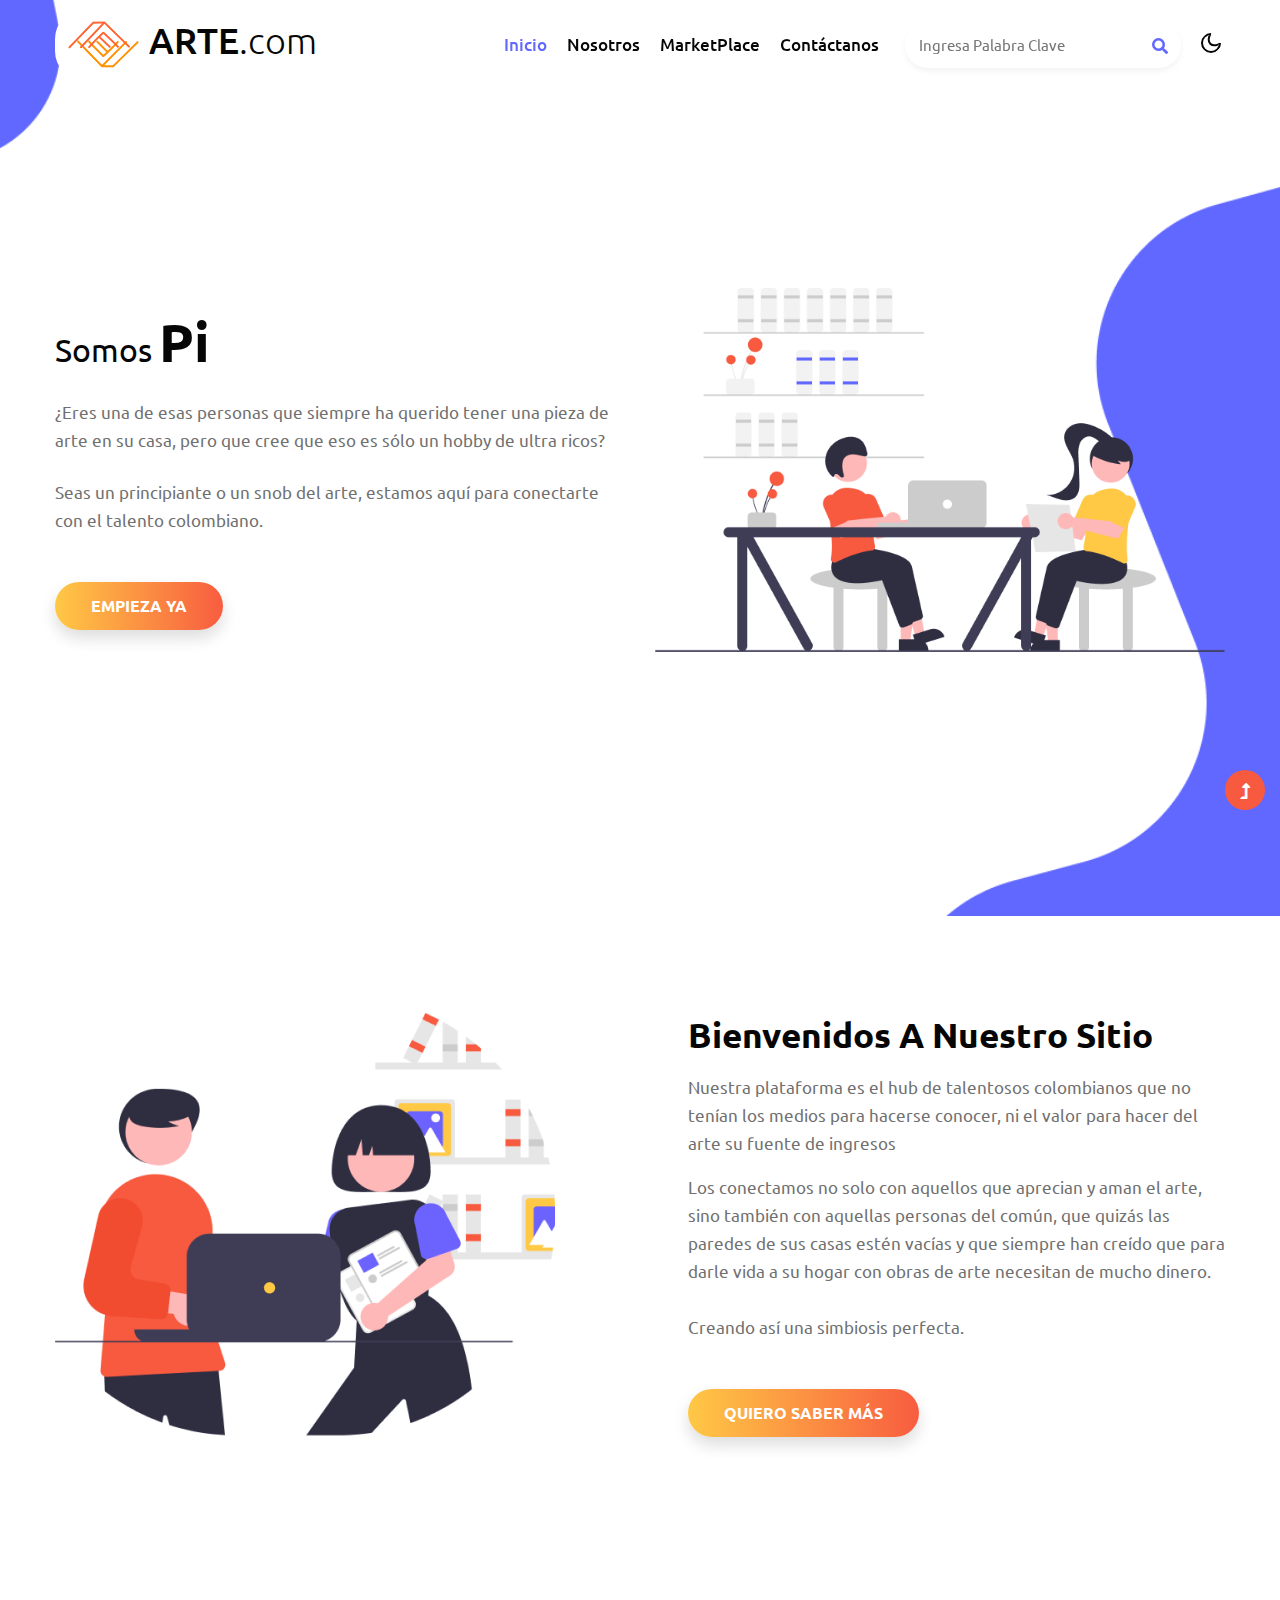
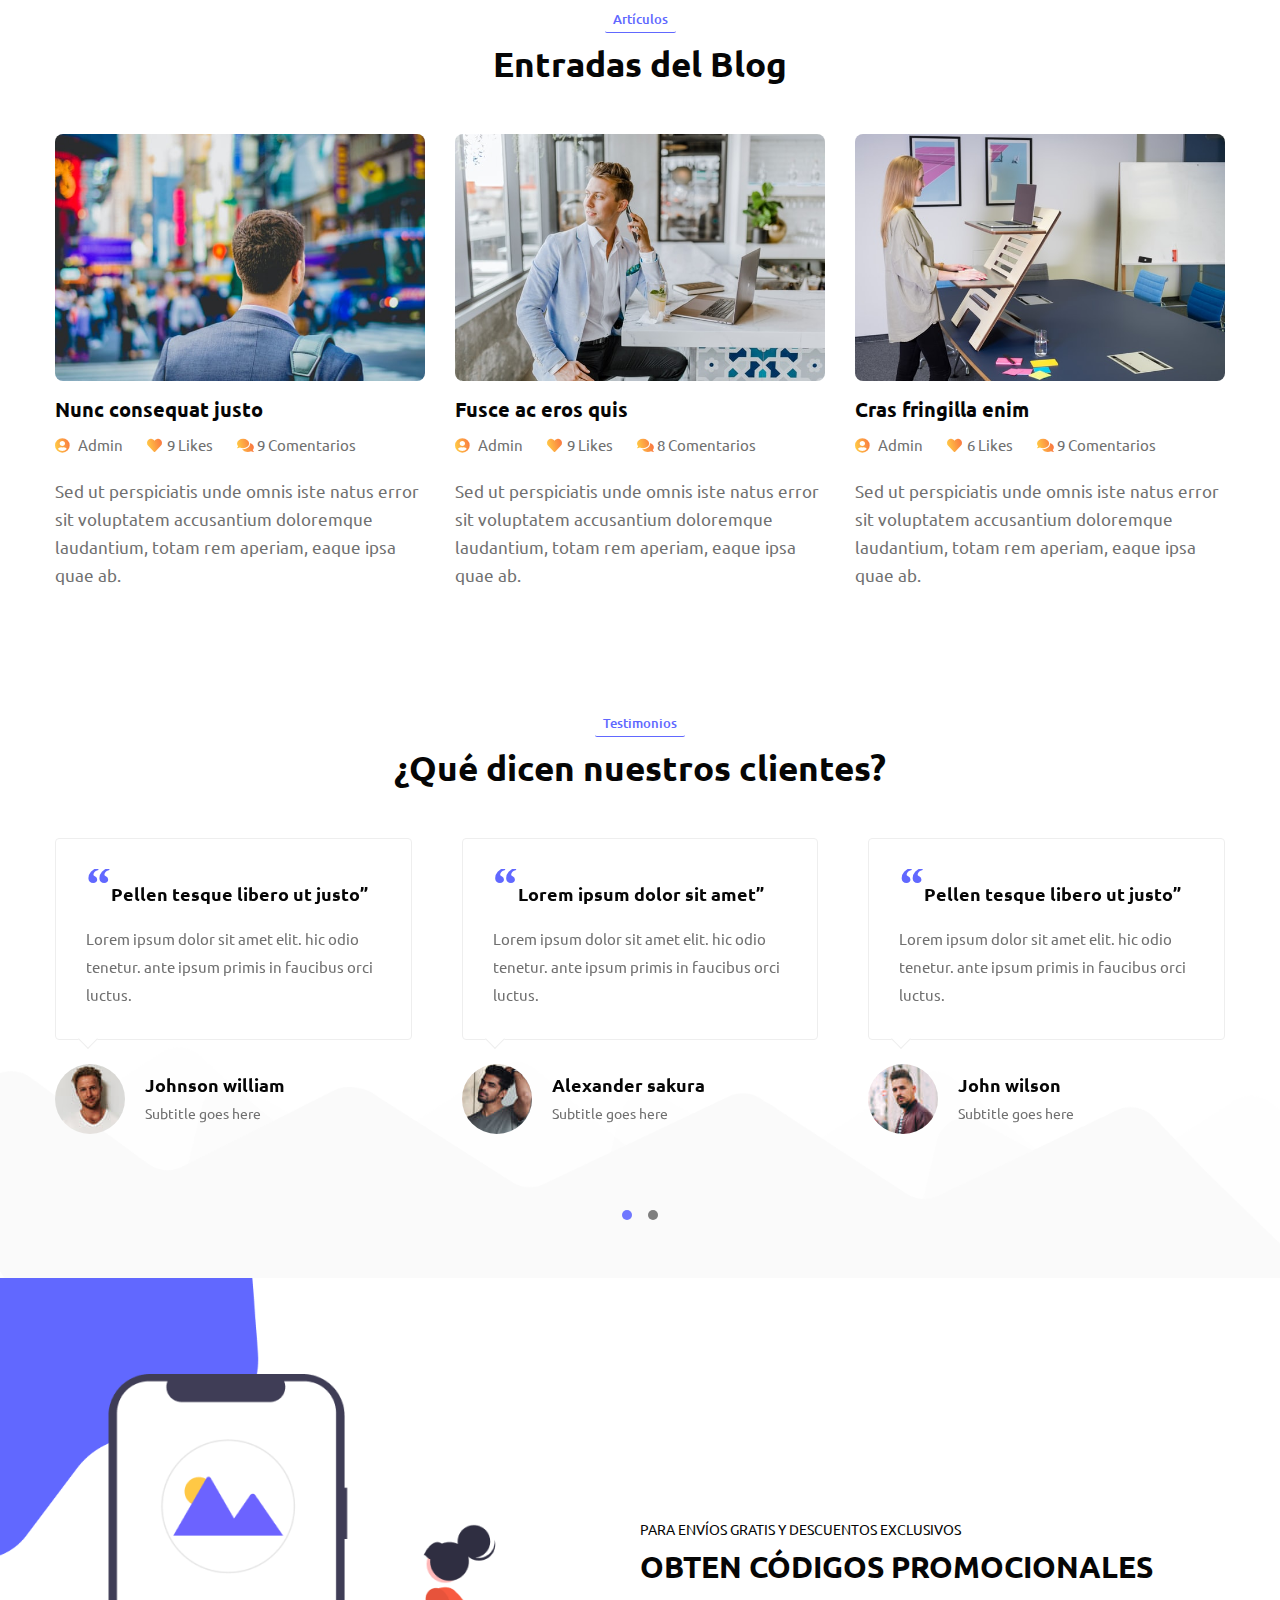
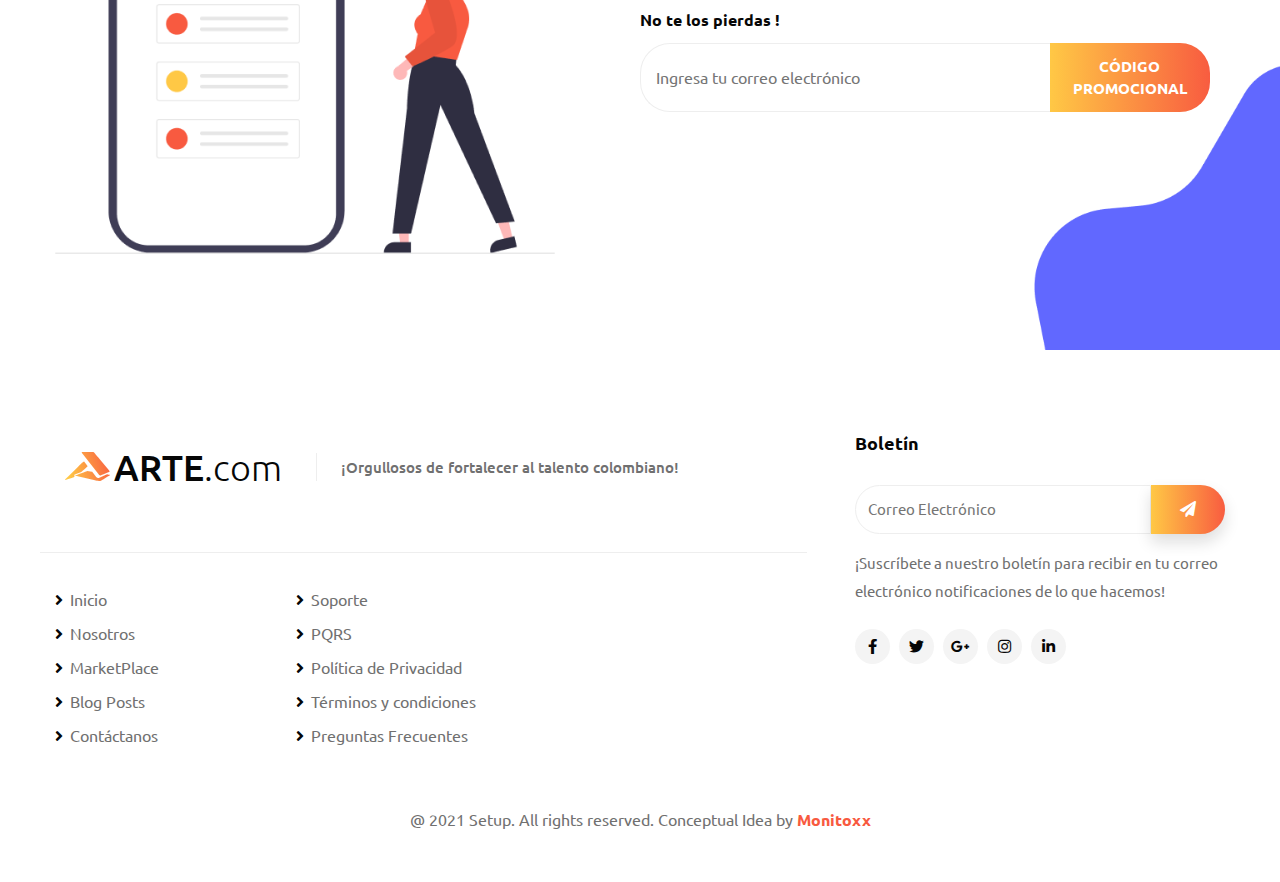
==== commit 7aa288bc: "cambios.4" ====
--- a/index.html
+++ b/index.html
@@ -26,7 +26,7 @@
                         <!-- <img src="assets/images/pencil.png" alt=""> -->
                         <!-- if logo is image enable this   
                         <a class="navbar-brand" href="index.html"> -->
-                        <img src="assets/images/pencil.png" alt="Your logo" style="height:35px;" />
+                        <img src="assets/images/logo3.png" alt="Your logo" style="height:52px;" />
                         ARTE<span>.com</span>
                     </a>
                 </h1>
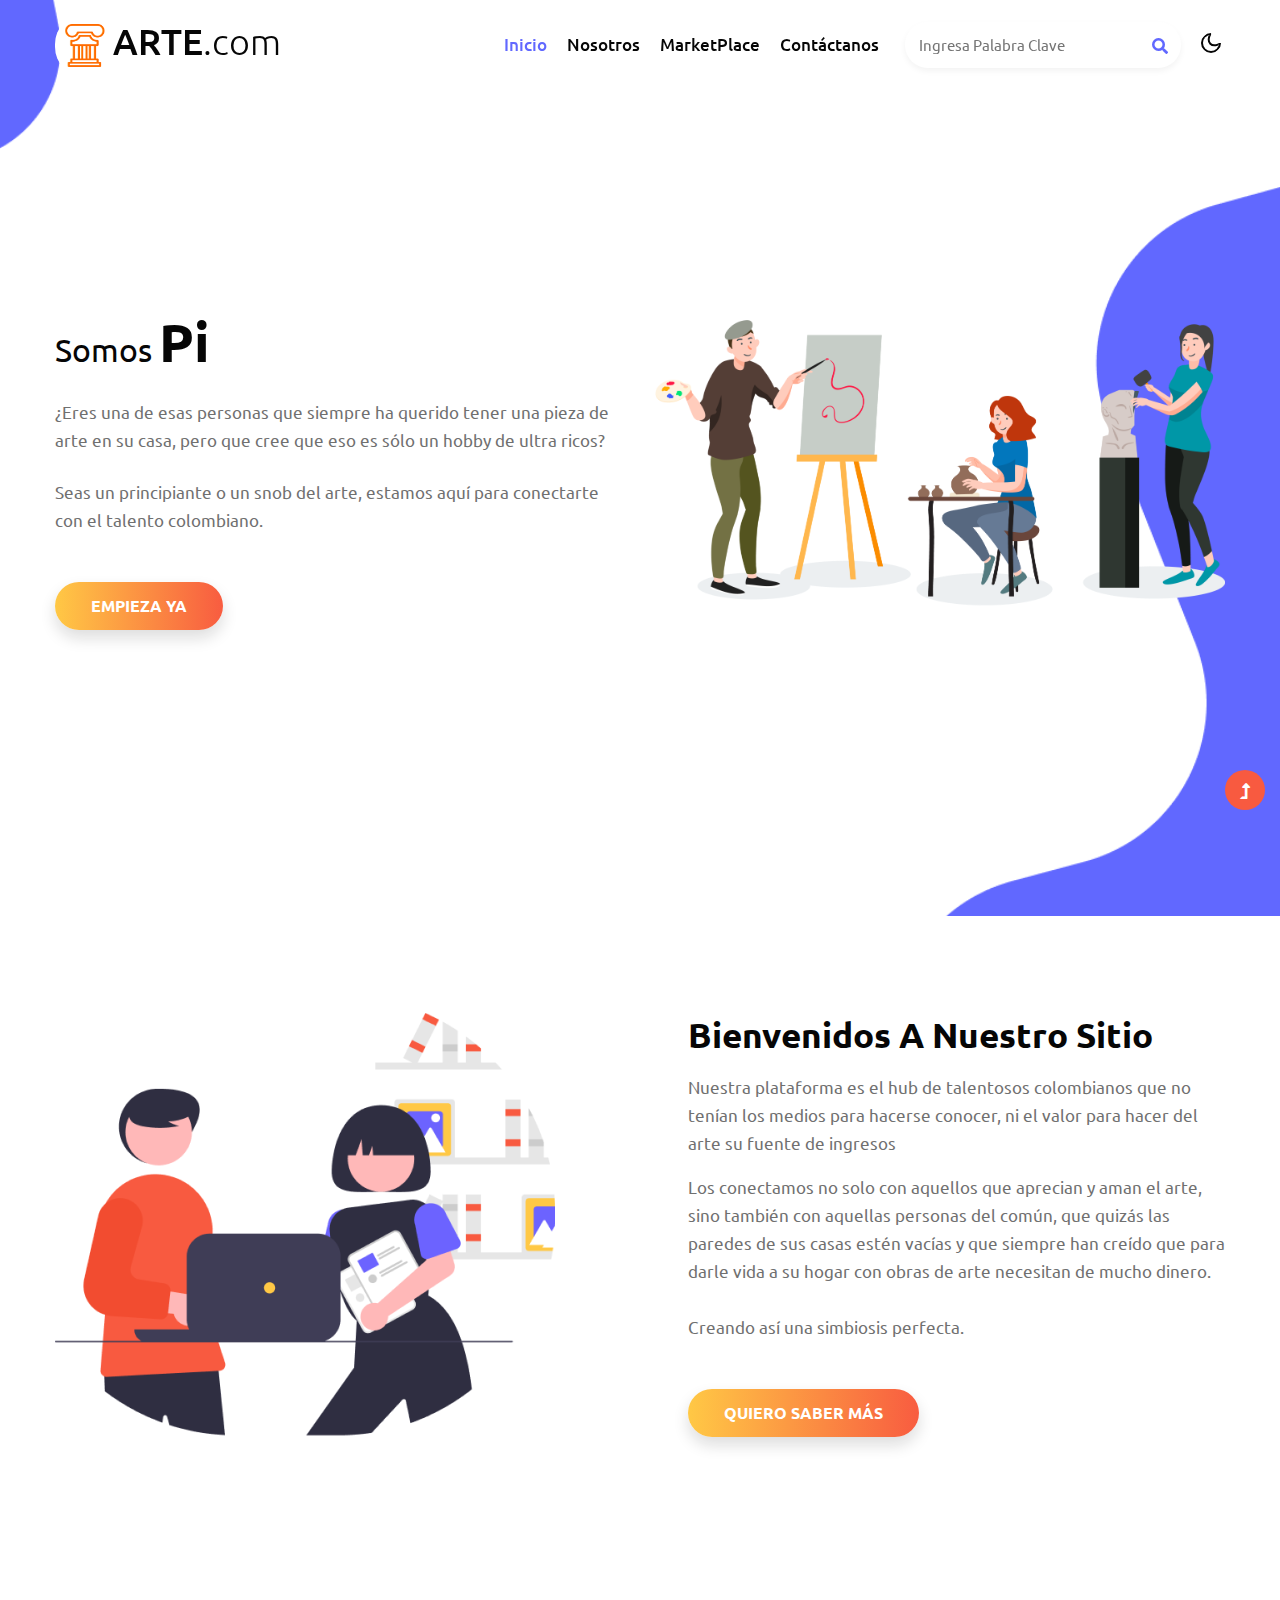
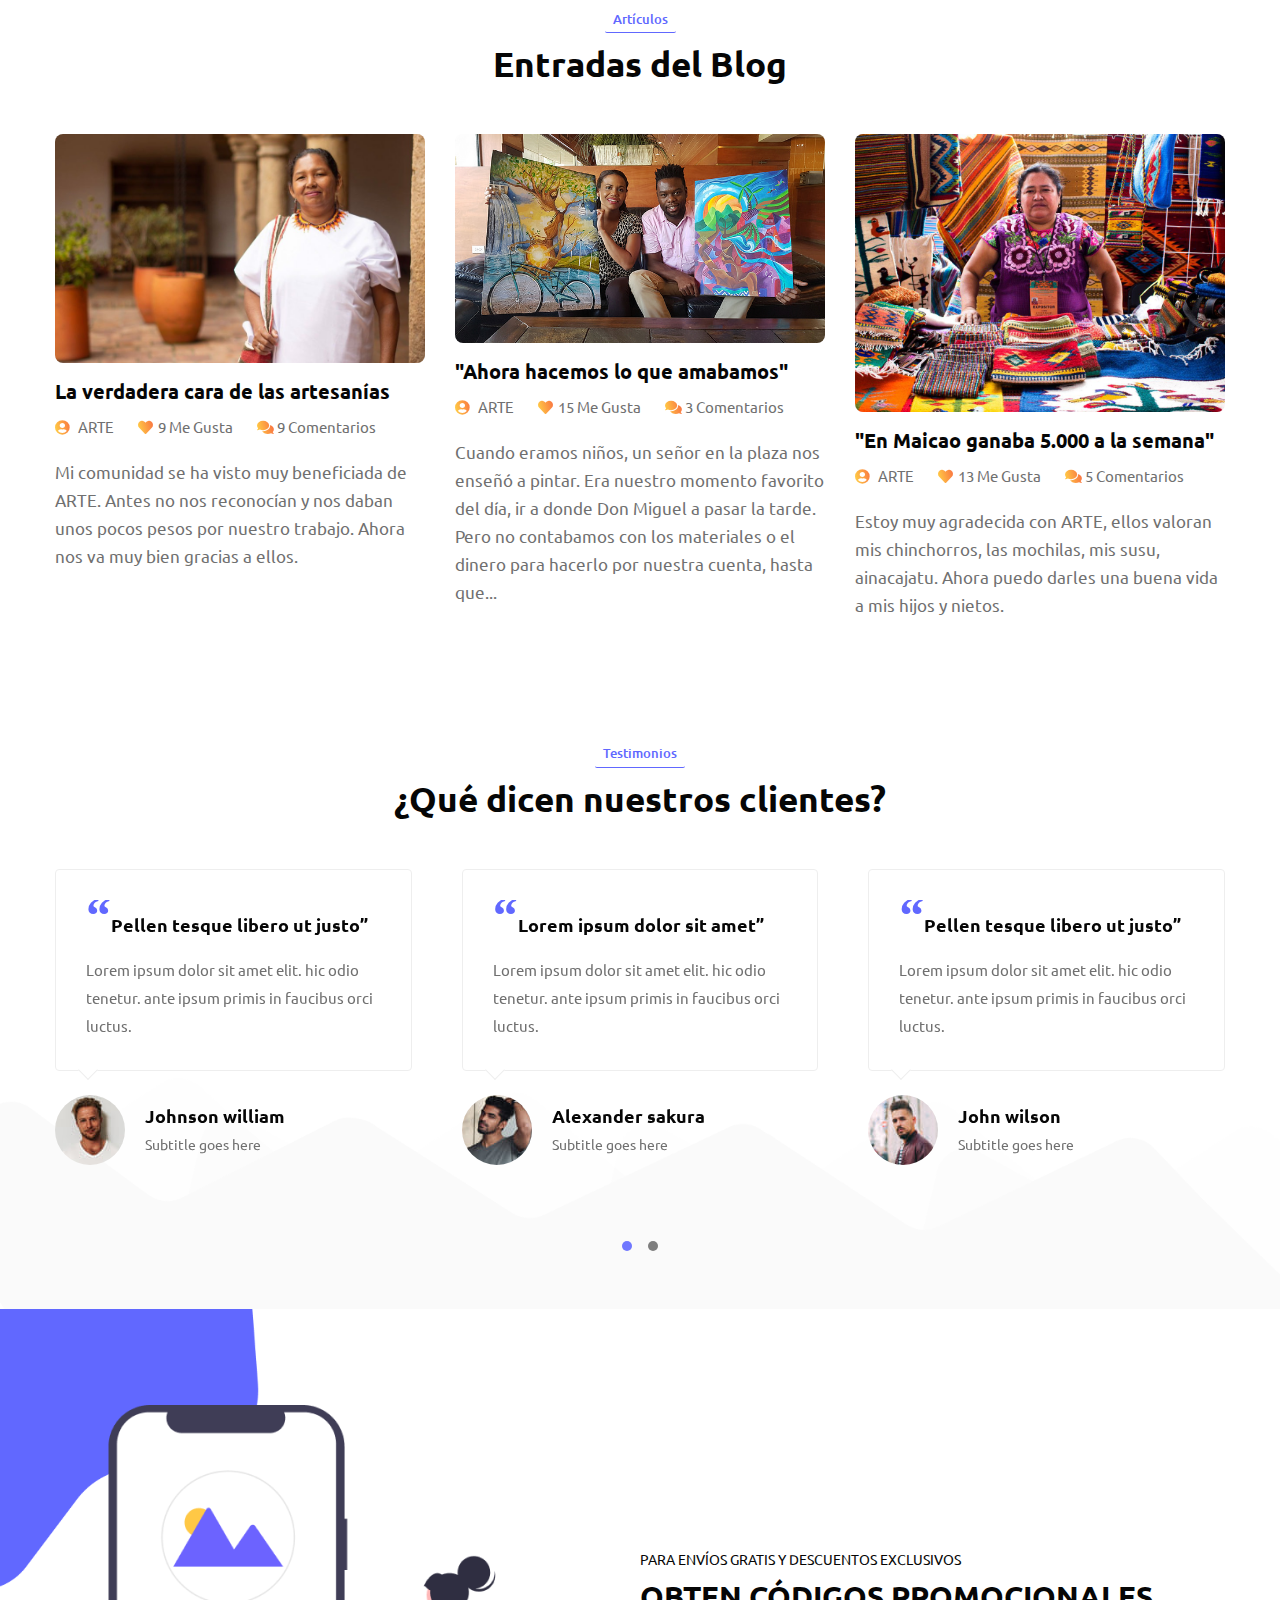
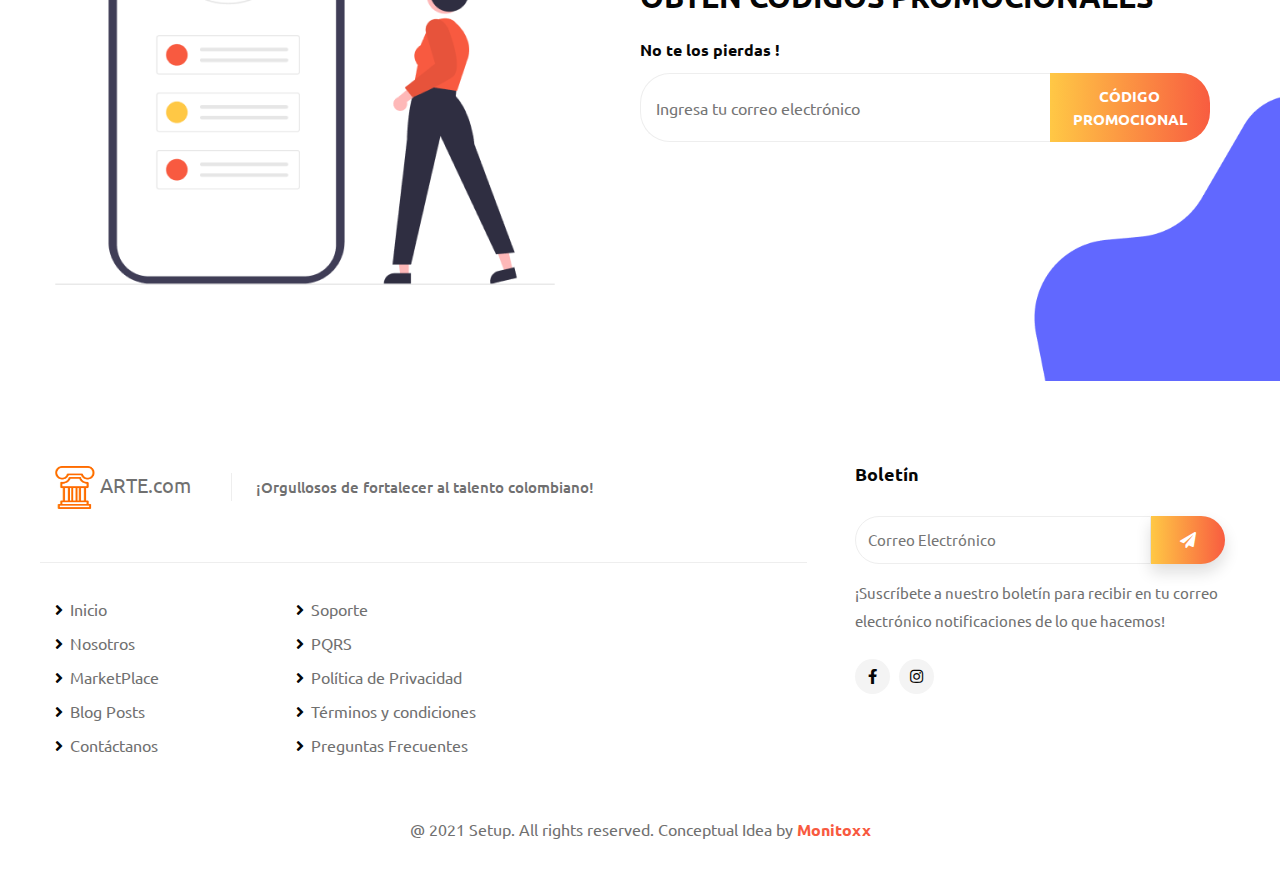
==== commit d9dfb43d: "configuracion masiva, logo, paginas, mapa, blog" ====
--- a/index.html
+++ b/index.html
@@ -26,7 +26,7 @@
                         <!-- <img src="assets/images/pencil.png" alt=""> -->
                         <!-- if logo is image enable this   
                         <a class="navbar-brand" href="index.html"> -->
-                        <img src="assets/images/logo3.png" alt="Your logo" style="height:52px;" />
+                        <img src="assets/images/logo.png" alt="Your logo" style="height:43px;" />
                         ARTE<span>.com</span>
                     </a>
                 </h1>
@@ -104,7 +104,7 @@
                         </div>
                     </div>
                     <div class="col-md-6 mt-md-0 mt-4">
-                        <img class="img-fluid" src="assets/images/bann1.png" alt=" ">
+                        <img class="img-fluid" src="assets/images/bann3.png" alt=" ">
                     </div>
                 </div>
             </div>
@@ -231,24 +231,23 @@
                             <div class="serve-info">
                                 <a href="#blog">
                                     <figure>
-                                        <img class="img-responsive" src="assets/images/blog1.jpg" alt="blog-image">
+                                        <img class="img-responsive" src="assets/images/artesania.jpeg" alt="blog-image">
                                     </figure>
                                 </a>
-                                <h3> <a href="#blog" class="vv-link">Nunc consequat justo</a>
+                                <h3> <a href="#blog" class="vv-link">La verdadera cara de las artesanías</a>
                                 </h3>
                                 <ul class="admin-list">
                                     <li><a href="#blog"><span class="fa fa-user-circle icon-color"
                                                 aria-hidden="true"></span>
-                                            Admin</a></li>
+                                            ARTE</a></li>
                                     <li><a href="#blog"><span class="fa fa-heart icon-color"
                                                 aria-hidden="true"></span>9
-                                            Likes</a></li>
+                                            Me gusta</a></li>
                                     <li><a href="#blog"><span class="fa fa-comments icon-color"
                                                 aria-hidden="true"></span>9 Comentarios</a>
                                     </li>
                                 </ul>
-                                <p>Sed ut perspiciatis unde omnis iste natus error sit voluptatem accusantium doloremque
-                                    laudantium, totam rem aperiam, eaque ipsa quae ab.</p>
+                                <p>Mi comunidad se ha visto muy beneficiada de ARTE. Antes no nos reconocían y nos daban unos pocos pesos por nuestro trabajo. Ahora nos va muy bien gracias a ellos.</p>
                             </div>
                         </div>
                     </div>
@@ -257,24 +256,23 @@
                             <div class="serve-info">
                                 <a href="#blog">
                                     <figure>
-                                        <img class="img-responsive" src="assets/images/blog2.jpg" alt="blog-image">
+                                        <img class="img-responsive" src="assets/images/pintores.jpg" alt="blog-image">
                                     </figure>
                                 </a>
-                                <h3> <a href="#blog" class="vv-link">Fusce ac eros quis</a>
+                                <h3> <a href="#blog" class="vv-link">"Ahora hacemos lo que amabamos"</a>
                                 </h3>
                                 <ul class="admin-list">
                                     <li><a href="#blog"><span class="fa fa-user-circle icon-color"
                                                 aria-hidden="true"></span>
-                                            Admin</a></li>
+                                            ARTE</a></li>
                                     <li><a href="#blog"><span class="fa fa-heart icon-color"
-                                                aria-hidden="true"></span>9
-                                            Likes</a></li>
+                                                aria-hidden="true"></span>15
+                                            Me gusta</a></li>
                                     <li><a href="#blog"><span class="fa fa-comments icon-color"
-                                                aria-hidden="true"></span>8 Comentarios</a>
+                                                aria-hidden="true"></span>3 Comentarios</a>
                                     </li>
                                 </ul>
-                                <p>Sed ut perspiciatis unde omnis iste natus error sit voluptatem accusantium doloremque
-                                    laudantium, totam rem aperiam, eaque ipsa quae ab.</p>
+                                <p>Cuando eramos niños, un señor en la plaza nos enseñó a pintar. Era nuestro momento favorito del día, ir a donde Don Miguel a pasar la tarde. Pero no contabamos con los materiales o el dinero para hacerlo por nuestra cuenta, hasta que...</p>
                             </div>
                         </div>
                     </div>
@@ -283,24 +281,23 @@
                             <div class="serve-info">
                                 <a href="#blog">
                                     <figure>
-                                        <img class="img-responsive" src="assets/images/blog3.jpg" alt="blog-image">
+                                        <img class="img-responsive" src="assets/images/artesania1.jpg" alt="blog-image">
                                     </figure>
                                 </a>
-                                <h3> <a href="#blog" class="vv-link">Cras fringilla enim</a>
+                                <h3> <a href="#blog" class="vv-link">"En Maicao ganaba 5.000 a la semana"</a>
                                 </h3>
                                 <ul class="admin-list">
                                     <li><a href="#blog"><span class="fa fa-user-circle icon-color"
                                                 aria-hidden="true"></span>
-                                            Admin</a></li>
+                                            ARTE</a></li>
                                     <li><a href="#blog"><span class="fa fa-heart icon-color"
-                                                aria-hidden="true"></span>6
-                                            Likes</a></li>
+                                                aria-hidden="true"></span>13
+                                            Me gusta</a></li>
                                     <li><a href="#blog"><span class="fa fa-comments icon-color"
-                                                aria-hidden="true"></span>9 Comentarios</a>
+                                                aria-hidden="true"></span>5 Comentarios</a>
                                     </li>
                                 </ul>
-                                <p>Sed ut perspiciatis unde omnis iste natus error sit voluptatem accusantium doloremque
-                                    laudantium, totam rem aperiam, eaque ipsa quae ab.</p>
+                                <p>Estoy muy agradecida con ARTE, ellos valoran mis chinchorros, las mochilas, mis susu, ainacajatu. Ahora puedo darles una buena vida a mis hijos y nietos. </p>
                             </div>
                         </div>
                     </div>
@@ -492,8 +489,8 @@
                         <div class="app-4-connection">
                             <div class="newsletter">
                                 <label>No te los pierdas !</label>
-                                <form action="#" methos="GET" class="d-flex wrap-align">
-                                    <input type="email" placeholder="Ingresa tu correo electrónico" required="required" />
+                                <form action="mailto:luisjj1306@gmail.com" methos="GET" class="d-flex wrap-align">
+                                    <input type="email" name="Quiero_codigo_promocional" placeholder="Ingresa tu correo electrónico" required="required" />
                                     <button type="submit" class="button-style">código promocional</button>
                                 </form>
                             </div>
@@ -524,8 +521,10 @@
                 <div class="row footer-p">
                     <div class="col-lg-8 mt-lg-0 mt-4 pr-lg-5">
                         <div class="d-sm-flex align-items-center top-footer-content mb-5">
-                            <a class="logo d-flex align-items-center" href="index.html"><i
-                                    class="fab fa-accusoft icon-color mr-1"></i>ARTE<span>.com</span></a>
+                        <a class="navbar-brand" href="index.html">
+                        <img src="assets/images/logo.png" alt="Your logo" style="height:43px;" />
+                        ARTE<span>.com</span>
+                    </a>
                             <p class="top-p ml-sm-4 pl-sm-4 mt-sm-0 mt-2"> ¡Orgullosos de fortalecer al talento colombiano! </p>
                         </div>
                         <div class="row footer-grids pt-4">
@@ -558,8 +557,8 @@
                     <div class="col-lg-4 col-md-7 column mt-lg-0 mt-4">
                         <h3>Boletín </h3>
                         <div class="end-column">
-                            <form action="#" class="subscribe" method="post">
-                                <input type="email" name="email" placeholder="Correo Electrónico" required="">
+                            <form action="mailto:luisjj1306@gmail.com" class="subscribe" method="post">
+                                <input type="email" name="Quiero_suscribirme_al_boletin" placeholder="Correo Electrónico" required="">
                                 <button class="button-style"><span class="fa fa-paper-plane"
                                         aria-hidden="true"></span></button>
                             </form>
@@ -567,17 +566,17 @@
                         </div>
                         <div class="columns-2 mt-4">
                             <ul class="social">
-                                <li><a href="#facebook"><span class="fab fa-facebook-f" aria-hidden="true"></span></a>
+                                <li><a href="https://es-la.facebook.com/luis.jimenezbernal.9"><span class="fab fa-facebook-f" aria-hidden="true"></span></a>
                                 </li>
-                                <li><a href="#twitter"><span class="fab fa-twitter" aria-hidden="true"></span></a>
+                                <!-- <li><a href="#twitter"><span class="fab fa-twitter" aria-hidden="true"></span></a>
+                                </li> -->
+                                <!-- <li><a href="#google-plus"><span class="fab fa-google-plus-g"
+                                            aria-hidden="true"></span></a>
+                                </li> -->
+                                <li><a href="https://instagram.com/luisjjimenez130?utm_medium=copy_link"><span class="fab fa-instagram" aria-hidden="true"></span></a>
                                 </li>
-                                <li><a href="#google-plus"><span class="fab fa-google-plus-g"
-                                            aria-hidden="true"></span></a>
-                                </li>
-                                <li><a href="#instagram"><span class="fab fa-instagram" aria-hidden="true"></span></a>
-                                </li>
-                                <li><a href="#linkedin"><span class="fab fa-linkedin-in" aria-hidden="true"></span></a>
-                                </li>
+                                <!-- <li><a href="#linkedin"><span class="fab fa-linkedin-in" aria-hidden="true"></span></a>
+                                </li> -->
                             </ul>
                         </div>
                     </div>
@@ -665,7 +664,7 @@
         const typedTextSpan = document.querySelector(".typed-text");
         const cursorSpan = document.querySelector(".cursor");
 
-        const textArray = ["Pintores", "Escultores", "Artesanos", "Amateurs", "Artistas  !"];
+        const textArray = ["Pintores", "Artesanos", "Escultores", "Amateurs", "Artistas  !"];
         const typingDelay = 300;
         const erasingDelay = 10;
         const newTextDelay = 100; // Delay between current and next text
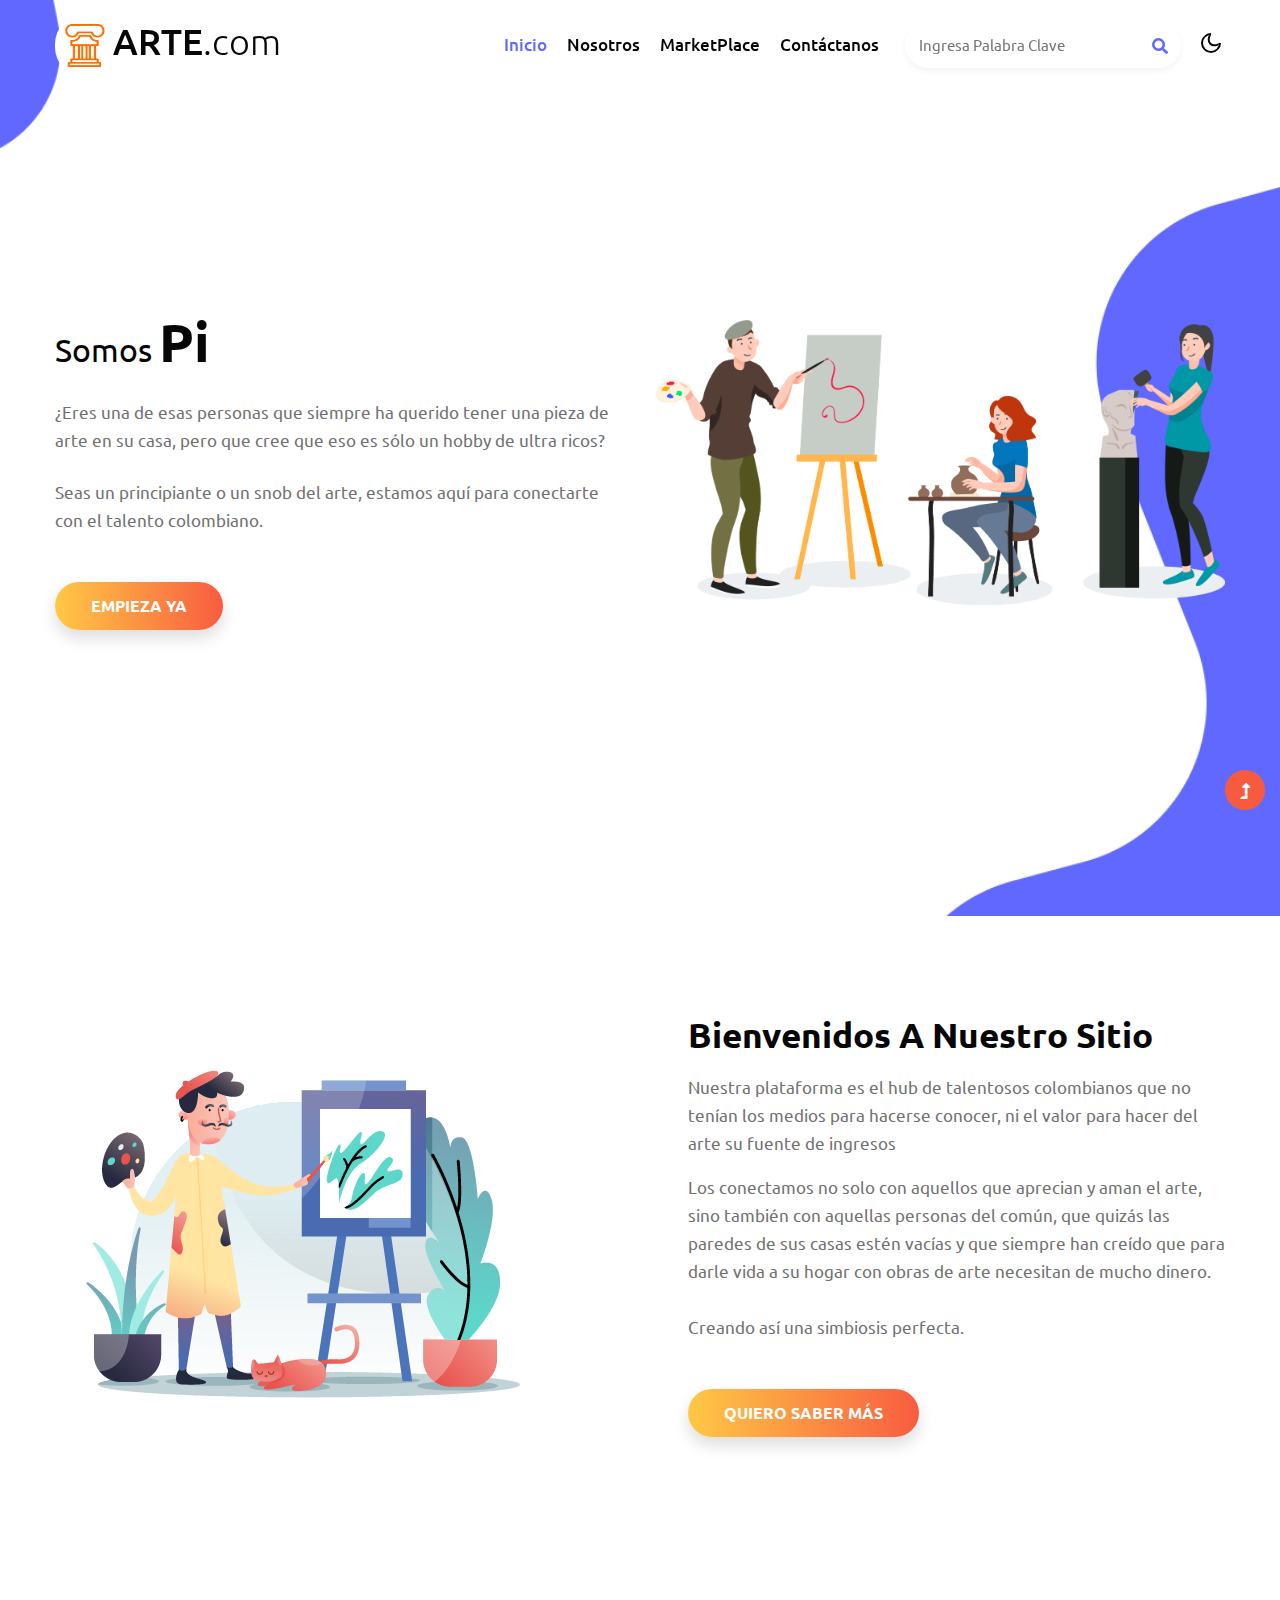
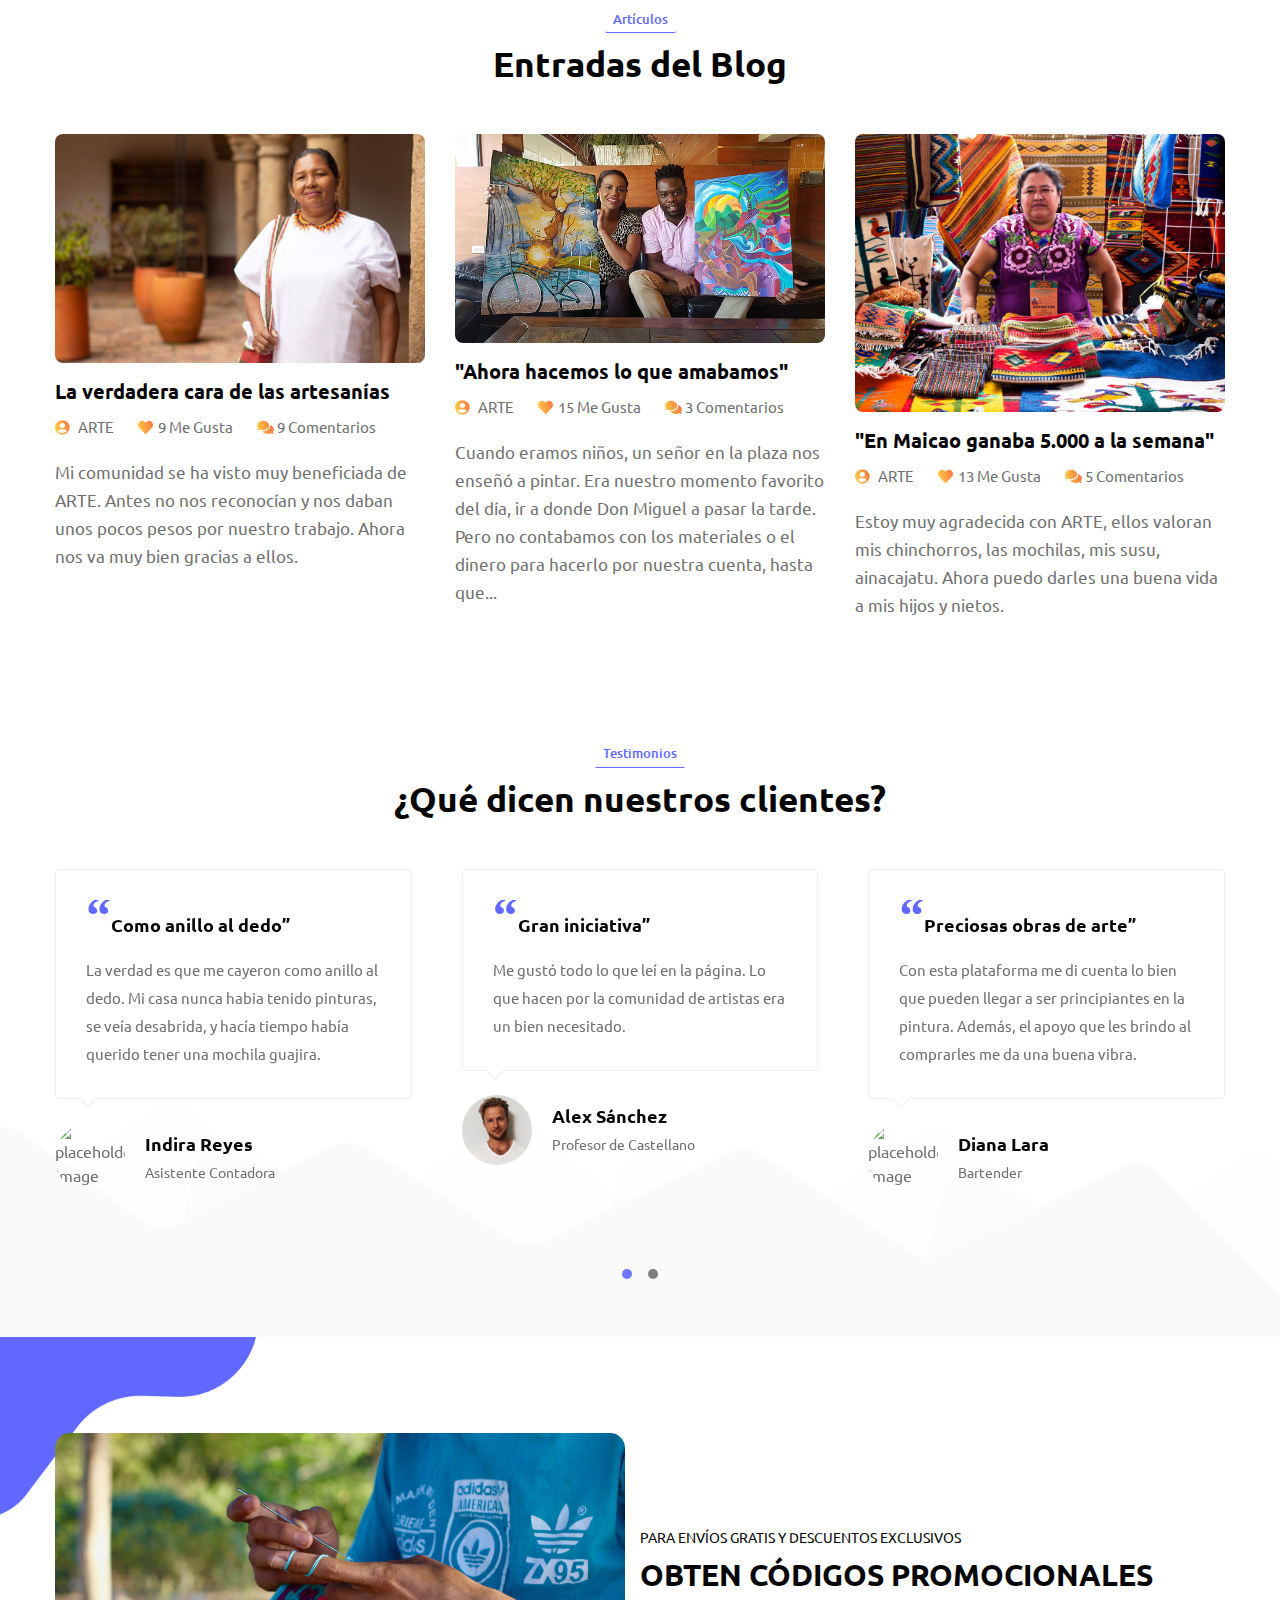
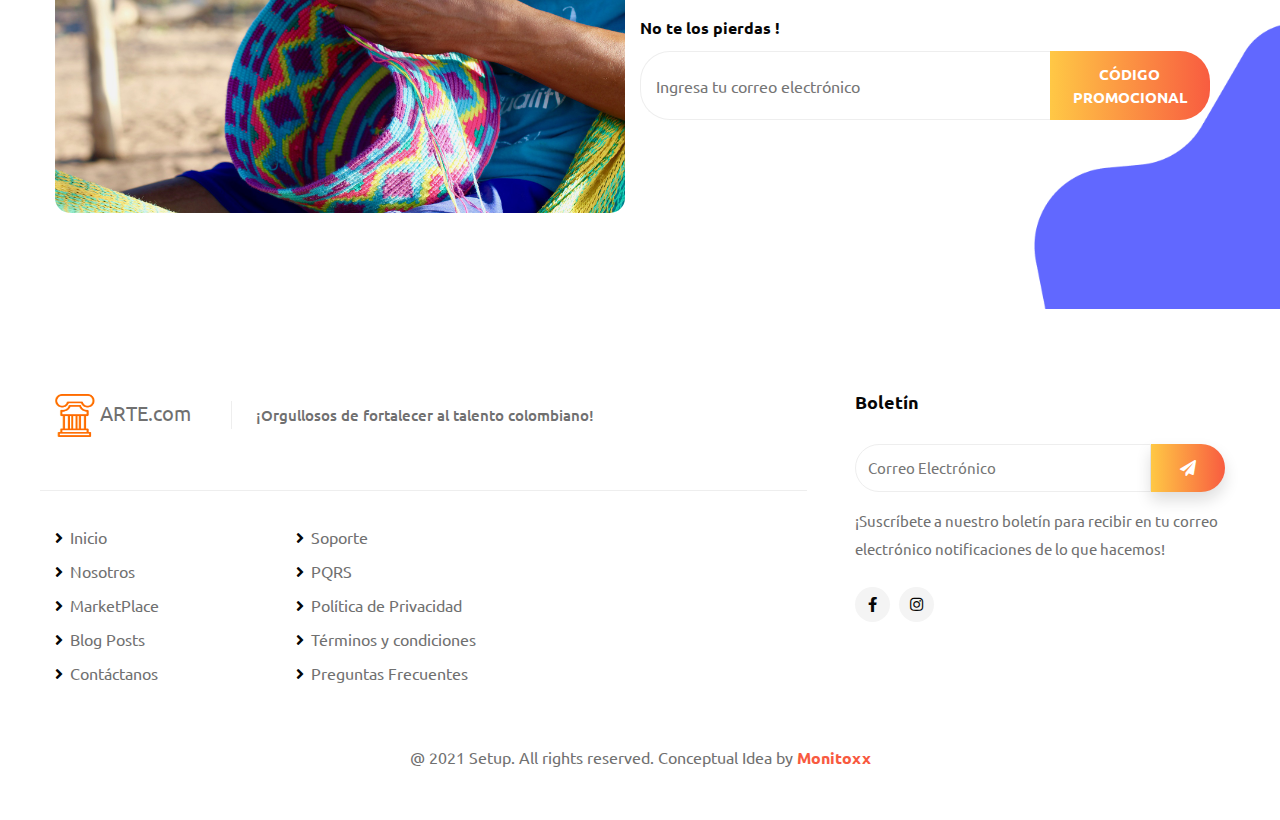
==== commit b4df3baf: "Cambios finales, definitivos" ====
--- a/index.html
+++ b/index.html
@@ -5,6 +5,7 @@
     <!-- Required meta tags -->
     <meta charset="utf-8">
     <meta name="viewport" content="width=device-width, initial-scale=1, shrink-to-fit=no">
+    <link rel="shortcut icon" href="logo.png">
     <title>ARTE.com</title>
     <!-- google-fonts -->
     <link href="//fonts.googleapis.com/css2?family=Ubuntu:wght@300;400;500;700&display=swap" rel="stylesheet">
@@ -117,7 +118,7 @@
         <div class="container py-lg-5 py-4">
             <div class="row align-items-center">
                 <div class="col-md-6 content-photo order-md-first order-last">
-                    <a href="#image"><img src="assets/images/home-ab.png" class="img-fluid" alt="content-photo"></a>
+                    <a><img src="assets/images/pintor.png" class="img-fluid" alt="content-photo"></a>
                 </div>
                 <div class="col-md-6 content-left mb-md-0 mb-5 pl-lg-5 order-md-last order-first">
                     <h3 class="mb-3">Bienvenidos A Nuestro Sitio</h3>
@@ -175,8 +176,8 @@
             </div>
         </div>
     </section>
-     //team with text section -->
-
+ team with text section -->
+ 
     <!-- features section
     <section class="features-section pt-5" id="work">
         <div class="container-fluid">
@@ -319,17 +320,16 @@
                     <div class="testimonial-content">
                         <div class="testimonial">
                             <blockquote>
-                                <q>Pellen tesque libero ut justo</q>
+                                <q>Como anillo al dedo</q>
                             </blockquote>
-                            <p>Lorem ipsum dolor sit amet elit. hic odio tenetur. ante ipsum primis in
-                                faucibus orci luctus.</p>
+                            <p>La verdad es que me cayeron como anillo al dedo. Mi casa nunca habia tenido pinturas, se veía desabrida, y hacía tiempo había querido tener una mochila guajira.</p>
                         </div>
                         <div class="bottom-info mt-4">
-                            <a class="comment-img" href="#url"><img src="assets/images/testi1.jpg"
+                            <a class="comment-img"><img src="assets/images/indira.png"
                                     class="img-responsive" alt="placeholder image"></a>
                             <div class="people-info align-self">
-                                <h3>Johnson william</h3>
-                                <p class="identity">Subtitle goes here</p>
+                                <h3>Indira Reyes</h3>
+                                <p class="identity">Asistente Contadora</p>
                             </div>
                         </div>
                     </div>
@@ -338,17 +338,16 @@
                     <div class="testimonial-content">
                         <div class="testimonial">
                             <blockquote>
-                                <q>Lorem ipsum dolor sit amet</q>
+                                <q>Gran iniciativa</q>
                             </blockquote>
-                            <p>Lorem ipsum dolor sit amet elit. hic odio tenetur. ante ipsum primis in
-                                faucibus orci luctus.</p>
+                            <p>Me gustó todo lo que leí en la página. Lo que hacen por la comunidad de artistas era un bien necesitado.</p>
                         </div>
                         <div class="bottom-info mt-4">
-                            <a class="comment-img" href="#url"><img src="assets/images/testi2.jpg"
+                            <a class="comment-img"><img src="assets/images/testi1.jpg"
                                     class="img-responsive" alt="placeholder image"></a>
                             <div class="people-info align-self">
-                                <h3>Alexander sakura</h3>
-                                <p class="identity">Subtitle goes here</p>
+                                <h3>Alex Sánchez</h3>
+                                <p class="identity">Profesor de Castellano</p>
                             </div>
                         </div>
                     </div>
@@ -357,17 +356,16 @@
                     <div class="testimonial-content">
                         <div class="testimonial">
                             <blockquote>
-                                <q>Pellen tesque libero ut justo</q>
+                                <q>Preciosas obras de arte</q>
                             </blockquote>
-                            <p>Lorem ipsum dolor sit amet elit. hic odio tenetur. ante ipsum primis in
-                                faucibus orci luctus.</p>
+                            <p>Con esta plataforma me di cuenta lo bien que pueden llegar a ser principiantes en la pintura. Además, el apoyo que les brindo al comprarles me da una buena vibra.</p>
                         </div>
                         <div class="bottom-info mt-4">
-                            <a class="comment-img" href="#url"><img src="assets/images/testi3.jpg"
+                            <a class="comment-img"><img src="assets/images/diana.png"
                                     class="img-responsive" alt="placeholder image"></a>
                             <div class="people-info align-self">
-                                <h3>John wilson</h3>
-                                <p class="identity">Subtitle goes here</p>
+                                <h3>Diana Lara</h3>
+                                <p class="identity">Bartender</p>
                             </div>
                         </div>
                     </div>
@@ -376,17 +374,16 @@
                     <div class="testimonial-content">
                         <div class="testimonial">
                             <blockquote>
-                                <q>Lorem ipsum dolor sit amet</q>
+                                <q>Tienen buenas intenciones</q>
                             </blockquote>
-                            <p>Lorem ipsum dolor sit amet elit. hic odio tenetur. ante ipsum primis in
-                                faucibus orci luctus.</p>
+                            <p>Al leer la propuesta quedé impresionado y cautivado. Se ve que tienen un buen corazón y que le generarán una gran ayuda a muchas personas.</p>
                         </div>
                         <div class="bottom-info mt-4">
-                            <a class="comment-img" href="#url"><img src="assets/images/testi1.jpg"
+                            <a class="comment-img"><img src="assets/images/esteban.png"
                                     class="img-responsive" alt="placeholder image"></a>
                             <div class="people-info align-self">
-                                <h3>Julia sakura</h3>
-                                <p class="identity">Subtitle goes here</p>
+                                <h3>Esteban Merchán</h3>
+                                <p class="identity">Estudiante de Bachillerato</p>
                             </div>
                         </div>
                     </div>
@@ -395,17 +392,16 @@
                     <div class="testimonial-content">
                         <div class="testimonial">
                             <blockquote>
-                                <q>Pellen tesque libero ut justo</q>
+                                <q>Una plataforma hermosa</q>
                             </blockquote>
-                            <p>Lorem ipsum dolor sit amet elit. hic odio tenetur. ante ipsum primis in
-                                faucibus orci luctus.</p>
+                            <p>Visualmente me parece una plataforma hermosa y bien organizada. ¡Elogios para los desarrolladores!</p>
                         </div>
                         <div class="bottom-info mt-4">
-                            <a class="comment-img" href="#url"><img src="assets/images/testi2.jpg"
+                            <a class="comment-img"><img src="assets/images/gabriel.png"
                                     class="img-responsive" alt="placeholder image"></a>
                             <div class="people-info align-self">
-                                <h3>John wilson</h3>
-                                <p class="identity">Subtitle goes here</p>
+                                <h3>Gabriel Colina</h3>
+                                <p class="identity">Estudiante de Computación</p>
                             </div>
                         </div>
                     </div>
@@ -414,17 +410,16 @@
                     <div class="testimonial-content">
                         <div class="testimonial">
                             <blockquote>
-                                <q>Lorem ipsum dolor sit amet.</q>
+                                <q>Una experiencia sencilla</q>
                             </blockquote>
-                            <p>Lorem ipsum dolor sit amet elit. hic odio tenetur. ante ipsum primis in
-                                faucibus orci luctus.</p>
+                            <p>Al comprar con ARTE, el proceso fue intuitivo y muy sencillo. Me encantó toda la experiencia.</p>
                         </div>
                         <div class="bottom-info mt-4">
-                            <a class="comment-img" href="#url"><img src="assets/images/testi3.jpg"
+                            <a class="comment-img"><img src="assets/images/ashly.png"
                                     class="img-responsive" alt="placeholder image"></a>
                             <div class="people-info align-self">
-                                <h3>Julia sakura</h3>
-                                <p class="identity">Subtitle goes here</p>
+                                <h3>Ashly Liscano</h3>
+                                <p class="identity">Estudiante de Arquitectura</p>
                             </div>
                         </div>
                     </div>
@@ -481,7 +476,7 @@
             <div class="container py-md-5 py-4">
                 <div class="row aap-4-section">
                     <div class="col-lg-6 app4-right-image">
-                        <img src="assets/images/mobile.png" class="img-fluid" alt="App Device" />
+                        <img src="assets/images/guajira.jpg" class="img-fluid radius-image-full" alt="App Device" />
                     </div>
                     <div class="col-lg-6 app4-left-text pl-lg-0 mb-lg-0 mb-5">
                         <h6>Para Envíos Gratis y Descuentos Exclusivos</h6>
--- a/assets/css/style-starter.css
+++ b/assets/css/style-starter.css
@@ -568,6 +568,17 @@
 
 .blockquote-footer::before {
   content: "\2014\00A0";
+}
+
+#video{
+    display: flex;
+  justify-content: center;
+  align-items: center;
+}
+
+.centrado{
+  max-height: 100%;
+  max-width: 100%;
 }
 
 .img-fluid {
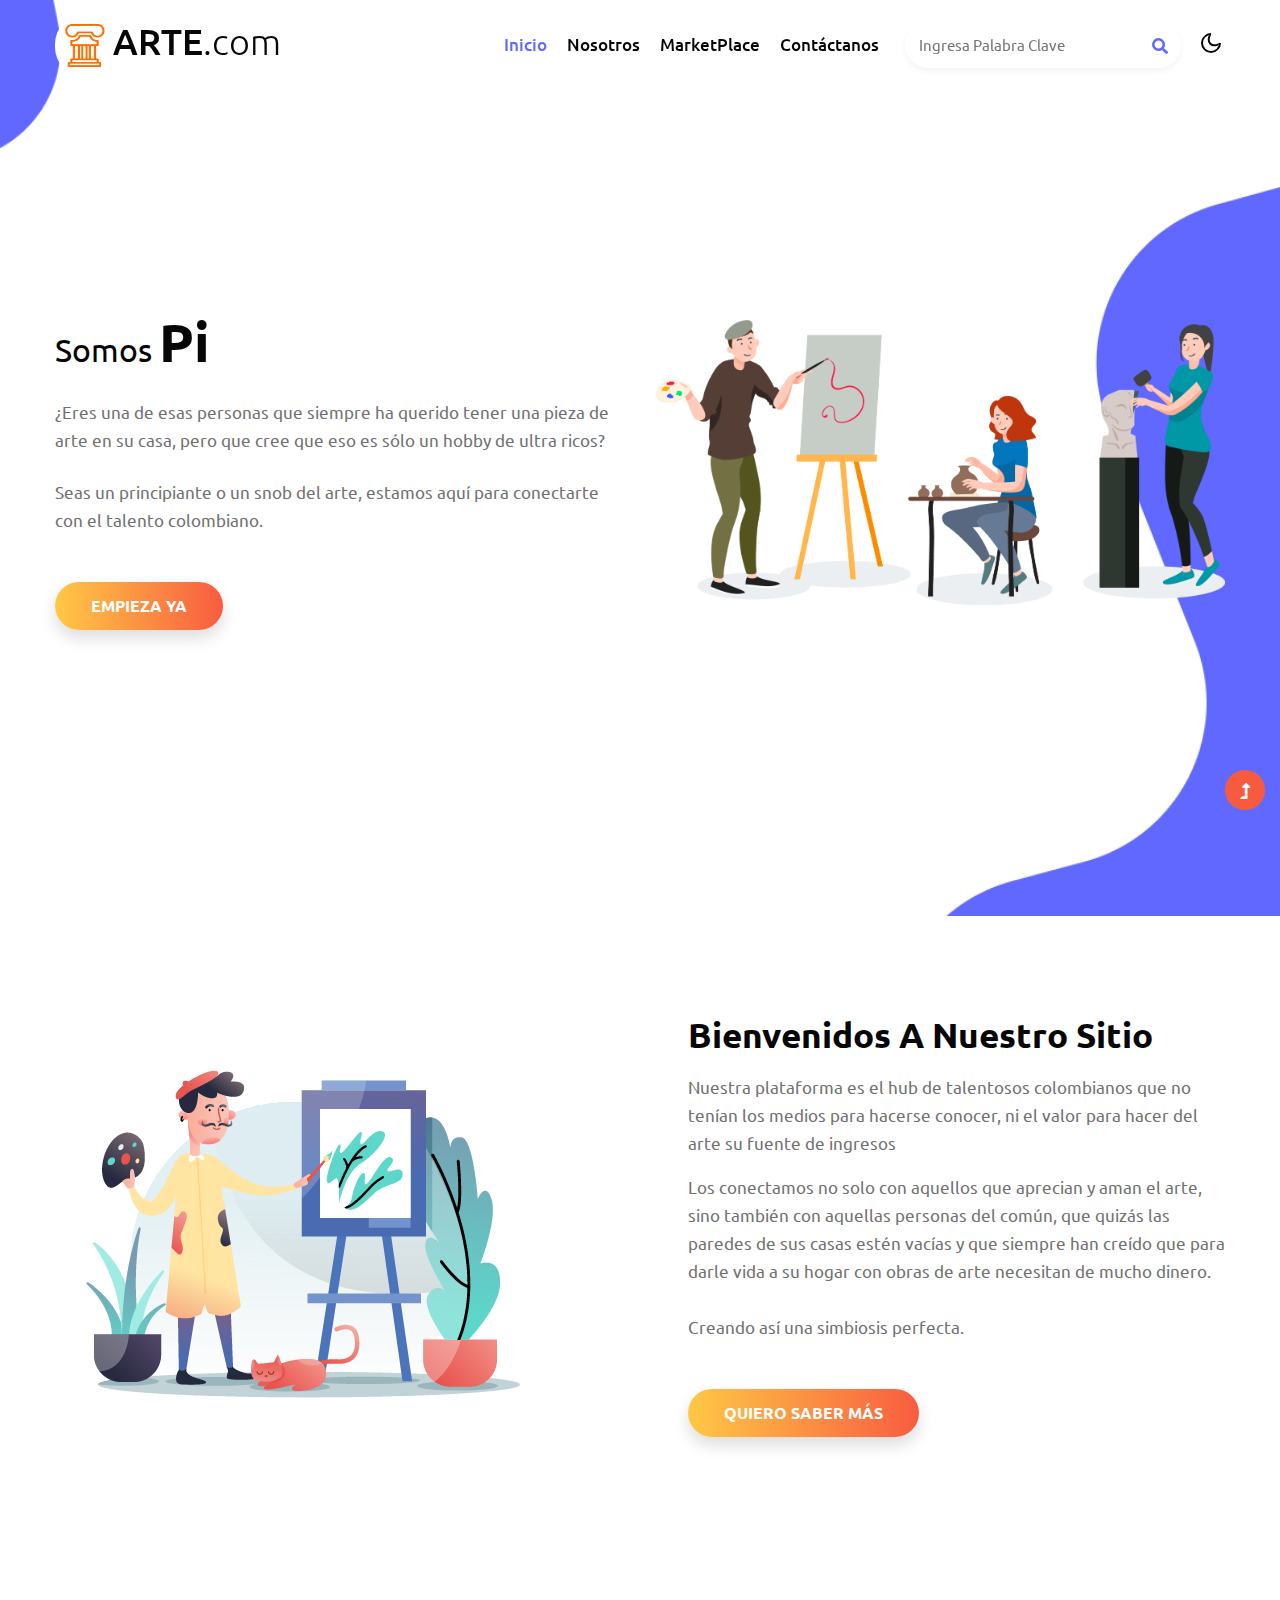
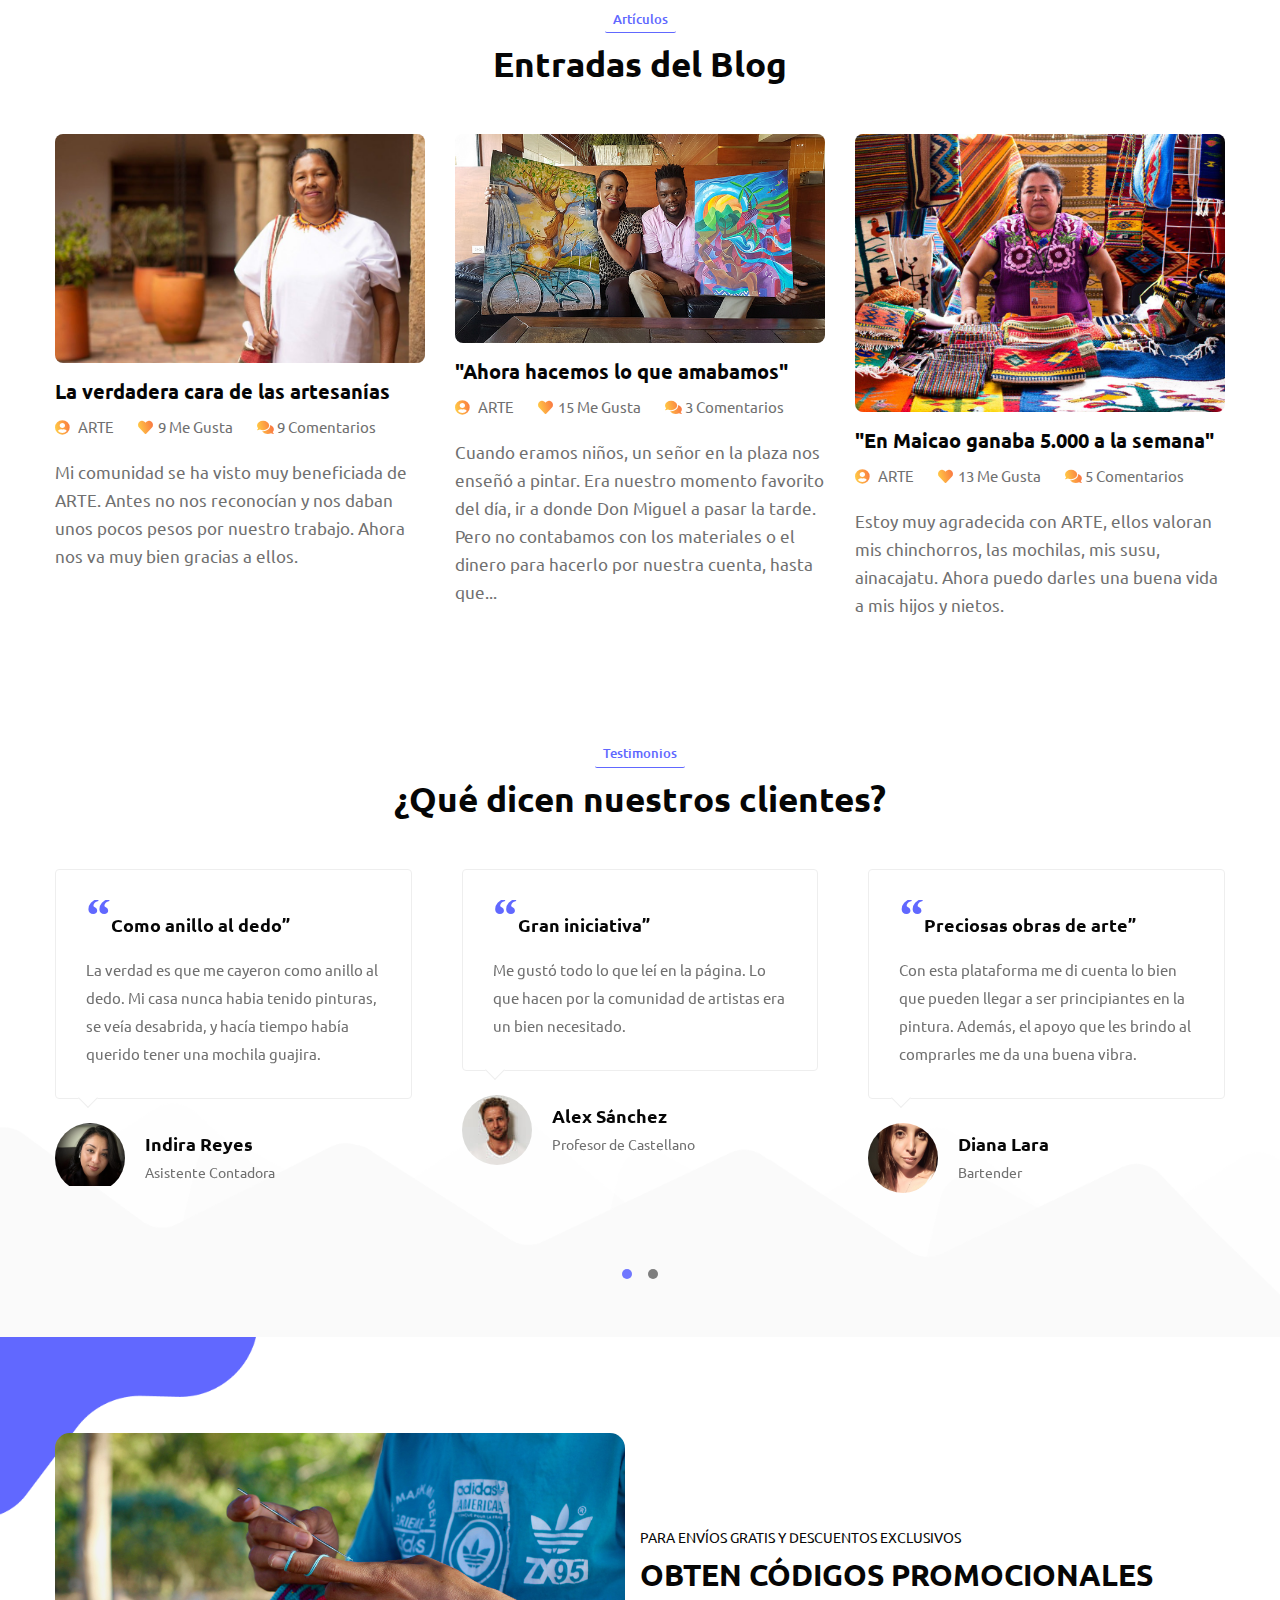
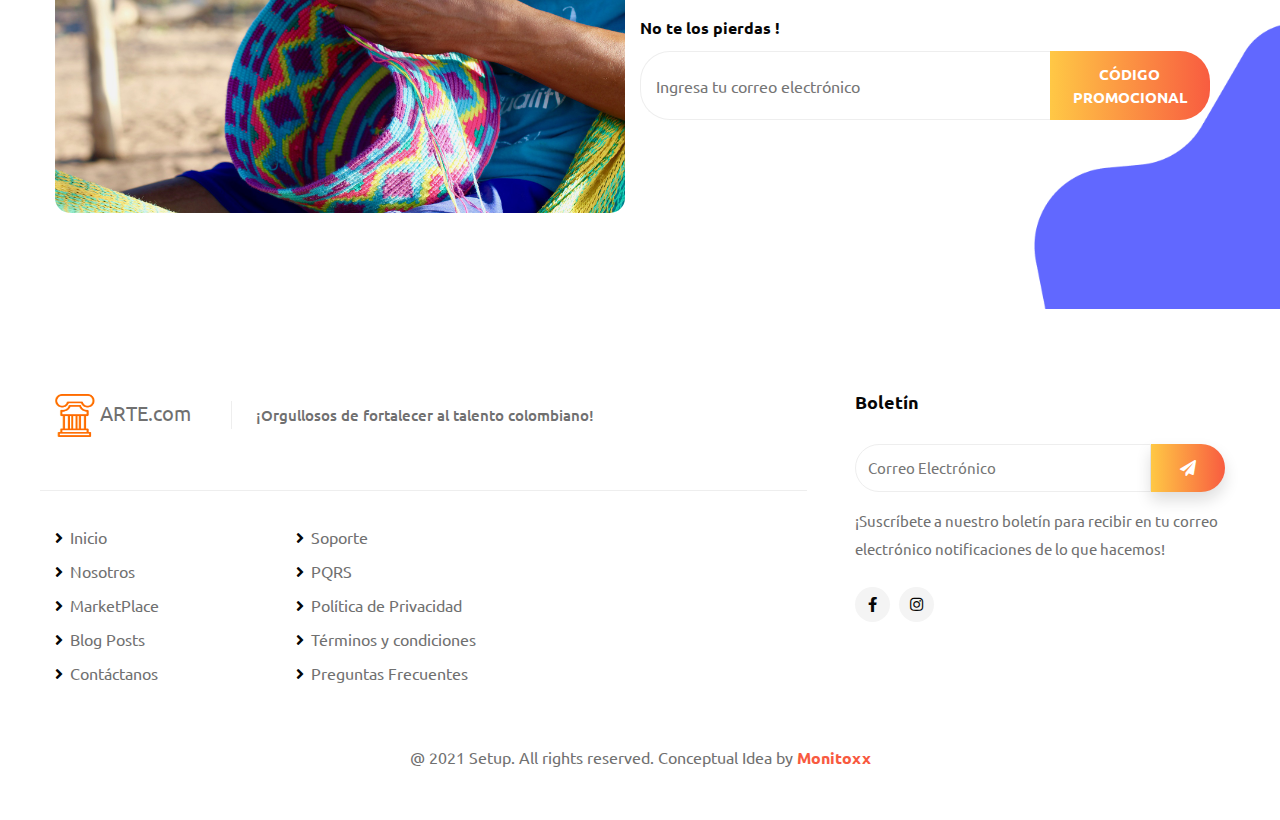
==== commit 0152cc03: "arreglo error extension" ====
--- a/index.html
+++ b/index.html
@@ -130,93 +130,6 @@
         </div>
     </div>
     <!-- //about section -->
-
-    <!-- team with text section
-    <section class="w3l-content-11-main">
-        <div class="content-design-11 py-5">
-            <div class="container">
-                <div class="mx-auto text-center mb-sm-5 mb-4" style="max-width:800px">
-                    <h3 class="title-main-2 text-center mx-auto mb-sm-4 mb-2" style="max-width:600px">A digital web
-                        studio
-                        creating stunning & We make the best !</h3>
-                    <p class="sub-para-style">Amus a ligula quam tesque et libero ut justo, ultrices in. Ut eu leo non.
-                        Duis sed dolor et amet.
-                        Sed ut perspiciatis unde omnis iste natus error sit doloremque laudantium, totam rem aperiam,
-                        eritatis et quasi.</p>
-                </div>
-                <div class="row justify-content-center pt-lg-2">
-                    <div class="col-md-4 col-sm-6">
-                        <div class="position-relative">
-                            <img src="assets/images/team1.jpg" class="img-responsive" alt="content-photo">
-                            <div class="text-position">
-                                <h4><a href="about.html">Aida Bugg</a></h4>
-                                <p>Subtitle</p>
-                            </div>
-                        </div>
-                    </div>
-                    <div class="col-md-4 col-sm-6 mt-sm-0 mt-4">
-                        <div class="position-relative">
-                            <img src="assets/images/team3.jpg" class="img-responsive" alt="content-photo">
-                            <div class="text-position">
-                                <h4><a href="about.html">Jimic Nasium</a></h4>
-                                <p>Subtitle</p>
-                            </div>
-                        </div>
-                    </div>
-                    <div class="col-md-4 col-sm-6 mt-md-0 mt-4">
-                        <div class="position-relative">
-                            <img src="assets/images/team2.jpg" class="img-responsive" alt="content-photo">
-                            <div class="text-position">
-                                <h4><a href="about.html">Henry Itondo</a></h4>
-                                <p>Subtitle</p>
-                            </div>
-                        </div>
-                    </div>
-                </div>
-            </div>
-        </div>
-    </section>
- team with text section -->
- 
-    <!-- features section
-    <section class="features-section pt-5" id="work">
-        <div class="container-fluid">
-            <div class="row">
-                <div class="col-lg-4 left-wthree-img order-lg-first order-last">
-                    <img src="assets/images/home1.jpg" alt="" class="img-fluid img-responsive">
-                </div>
-                <div class="col-lg-8 right-wthree-img align-self order-lg-last order-first">
-                    <div class="row text-center">
-                        <div class="col-sm-4 col-6 icon-text-style">
-                            <i class="fas fa-tablet-alt icon-color"></i>
-                            <p>Lorem ipsum dolor</p>
-                        </div>
-                        <div class="col-sm-4 col-6 icon-text-style">
-                            <i class="fab fa-airbnb icon-color"></i>
-                            <p>Lorem ipsum dolor</p>
-                        </div>
-                        <div class="col-sm-4 col-6 icon-text-style  border-right-0">
-                            <i class="fab fa-asymmetrik icon-color"></i>
-                            <p>Lorem ipsum dolor</p>
-                        </div>
-                        <div class="col-sm-4 col-6 icon-text-style icon-text-style-2">
-                            <i class="fab fa-chromecast icon-color"></i>
-                            <p>Lorem ipsum dolor</p>
-                        </div>
-                        <div class="col-sm-4 col-6 icon-text-style icon-text-style-2">
-                            <i class="fas fa-headphones-alt icon-color"></i>
-                            <p>Lorem ipsum dolor</p>
-                        </div>
-                        <div class="col-sm-4 col-6 icon-text-style icon-text-style-2 border-right-0">
-                            <i class="fab fa-laravel icon-color"></i>
-                            <p>Lorem ipsum dolor</p>
-                        </div>
-                    </div>
-                </div>
-            </div>
-        </div>
-    </section>
-     //features section -->
 
     <!-- blog section -->
     <section class="w3l-blog-sec pt-5">
@@ -325,7 +238,7 @@
                             <p>La verdad es que me cayeron como anillo al dedo. Mi casa nunca habia tenido pinturas, se veía desabrida, y hacía tiempo había querido tener una mochila guajira.</p>
                         </div>
                         <div class="bottom-info mt-4">
-                            <a class="comment-img"><img src="assets/images/indira.png"
+                            <a class="comment-img"><img src="assets/images/indira.PNG"
                                     class="img-responsive" alt="placeholder image"></a>
                             <div class="people-info align-self">
                                 <h3>Indira Reyes</h3>
@@ -361,7 +274,7 @@
                             <p>Con esta plataforma me di cuenta lo bien que pueden llegar a ser principiantes en la pintura. Además, el apoyo que les brindo al comprarles me da una buena vibra.</p>
                         </div>
                         <div class="bottom-info mt-4">
-                            <a class="comment-img"><img src="assets/images/diana.png"
+                            <a class="comment-img"><img src="assets/images/diana.PNG"
                                     class="img-responsive" alt="placeholder image"></a>
                             <div class="people-info align-self">
                                 <h3>Diana Lara</h3>
@@ -379,7 +292,7 @@
                             <p>Al leer la propuesta quedé impresionado y cautivado. Se ve que tienen un buen corazón y que le generarán una gran ayuda a muchas personas.</p>
                         </div>
                         <div class="bottom-info mt-4">
-                            <a class="comment-img"><img src="assets/images/esteban.png"
+                            <a class="comment-img"><img src="assets/images/esteban.PNG"
                                     class="img-responsive" alt="placeholder image"></a>
                             <div class="people-info align-self">
                                 <h3>Esteban Merchán</h3>
@@ -397,7 +310,7 @@
                             <p>Visualmente me parece una plataforma hermosa y bien organizada. ¡Elogios para los desarrolladores!</p>
                         </div>
                         <div class="bottom-info mt-4">
-                            <a class="comment-img"><img src="assets/images/gabriel.png"
+                            <a class="comment-img"><img src="assets/images/gabriel.PNG"
                                     class="img-responsive" alt="placeholder image"></a>
                             <div class="people-info align-self">
                                 <h3>Gabriel Colina</h3>
@@ -415,7 +328,7 @@
                             <p>Al comprar con ARTE, el proceso fue intuitivo y muy sencillo. Me encantó toda la experiencia.</p>
                         </div>
                         <div class="bottom-info mt-4">
-                            <a class="comment-img"><img src="assets/images/ashly.png"
+                            <a class="comment-img"><img src="assets/images/ashly.PNG"
                                     class="img-responsive" alt="placeholder image"></a>
                             <div class="people-info align-self">
                                 <h3>Ashly Liscano</h3>
@@ -428,47 +341,6 @@
         </div>
     </section>
     <!-- //testimonials section -->
-
-    <!-- 3 grids
-    <section class="w3l-features-4">
-        <div class="features4-block text-center py-5">
-            <div class="container py-md-5 py-3">
-                <div class="row features4-grids justify-content-center">
-                    <div class="col-lg-4 col-md-6">
-                        <div class="features4-grid">
-                            <div class="feature-images">
-                                <span class="fas fa-business-time icon-color" aria-hidden="true"></span>
-                            </div>
-                            <h5><a href="contact.html">1. Planning & Research</a></h5>
-                            <p>Lorem ante ipsum primis in faucibus orci luctus eted ultrices posuere curae fers
-                                luctus eted.</p>
-                        </div>
-                    </div>
-                    <div class="col-lg-4 col-md-6 mt-md-0 mt-2">
-                        <div class="features4-grid">
-                            <div class="feature-images">
-                                <span class="fas fa-laptop-code icon-color" aria-hidden="true"></span>
-                            </div>
-                            <h5><a href="contact.html">2. Optimizing</a></h5>
-                            <p>Lorem ante ipsum primis in faucibus orci luctus eted ultrices posuere curae fers
-                                luctus eted.</p>
-                        </div>
-                    </div>
-                    <div class="col-lg-4 col-md-6 mt-lg-0 mt-2">
-                        <div class="features4-grid">
-                            <div class="feature-images">
-                                <span class="fas fa-clipboard-check icon-color" aria-hidden="true"></span>
-                            </div>
-                            <h5><a href="contact.html">3. Result</a></h5>
-                            <p>Lorem ante ipsum primis in faucibus orci luctus eted ultrices posuere curae fers
-                                luctus eted.</p>
-                        </div>
-                    </div>
-                </div>
-            </div>
-        </div>
-    </section>
-    3 grids -->
 
     <!-- promocode section -->
     <section class="w3l-promocode">
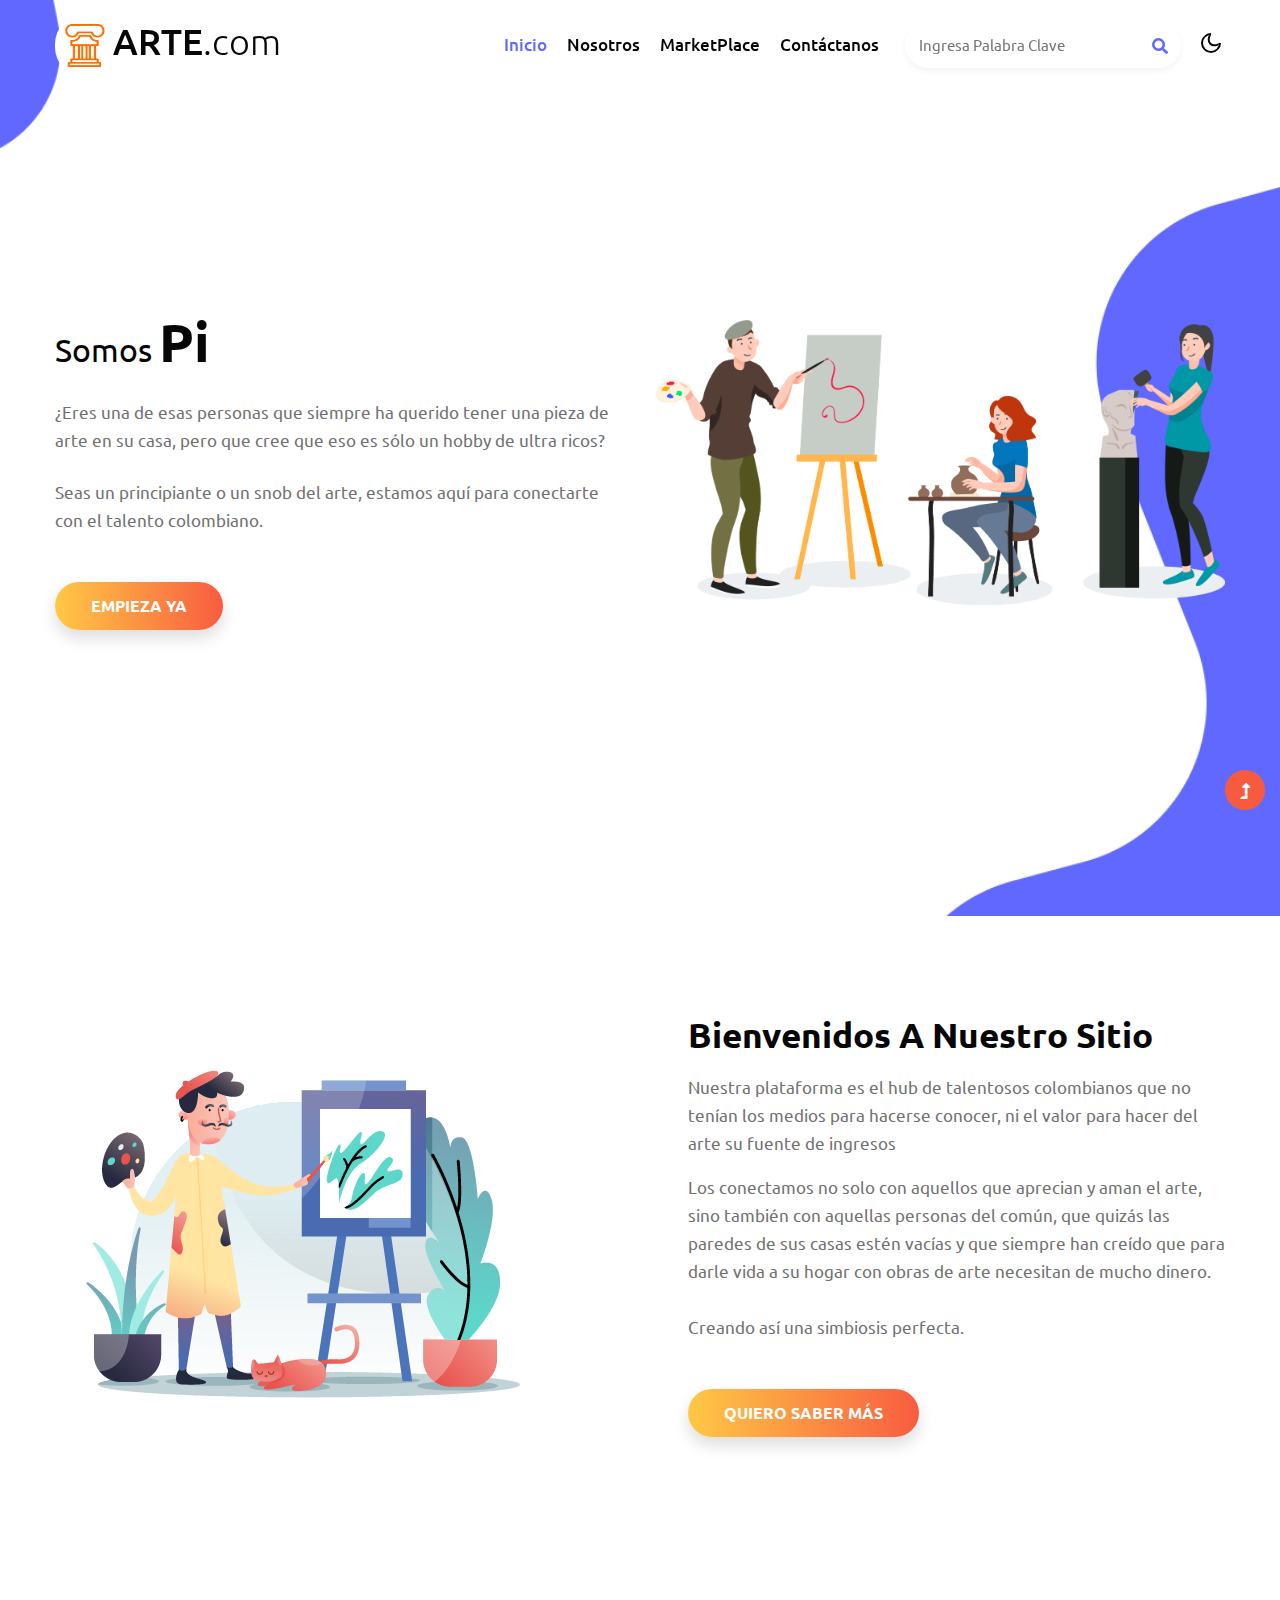
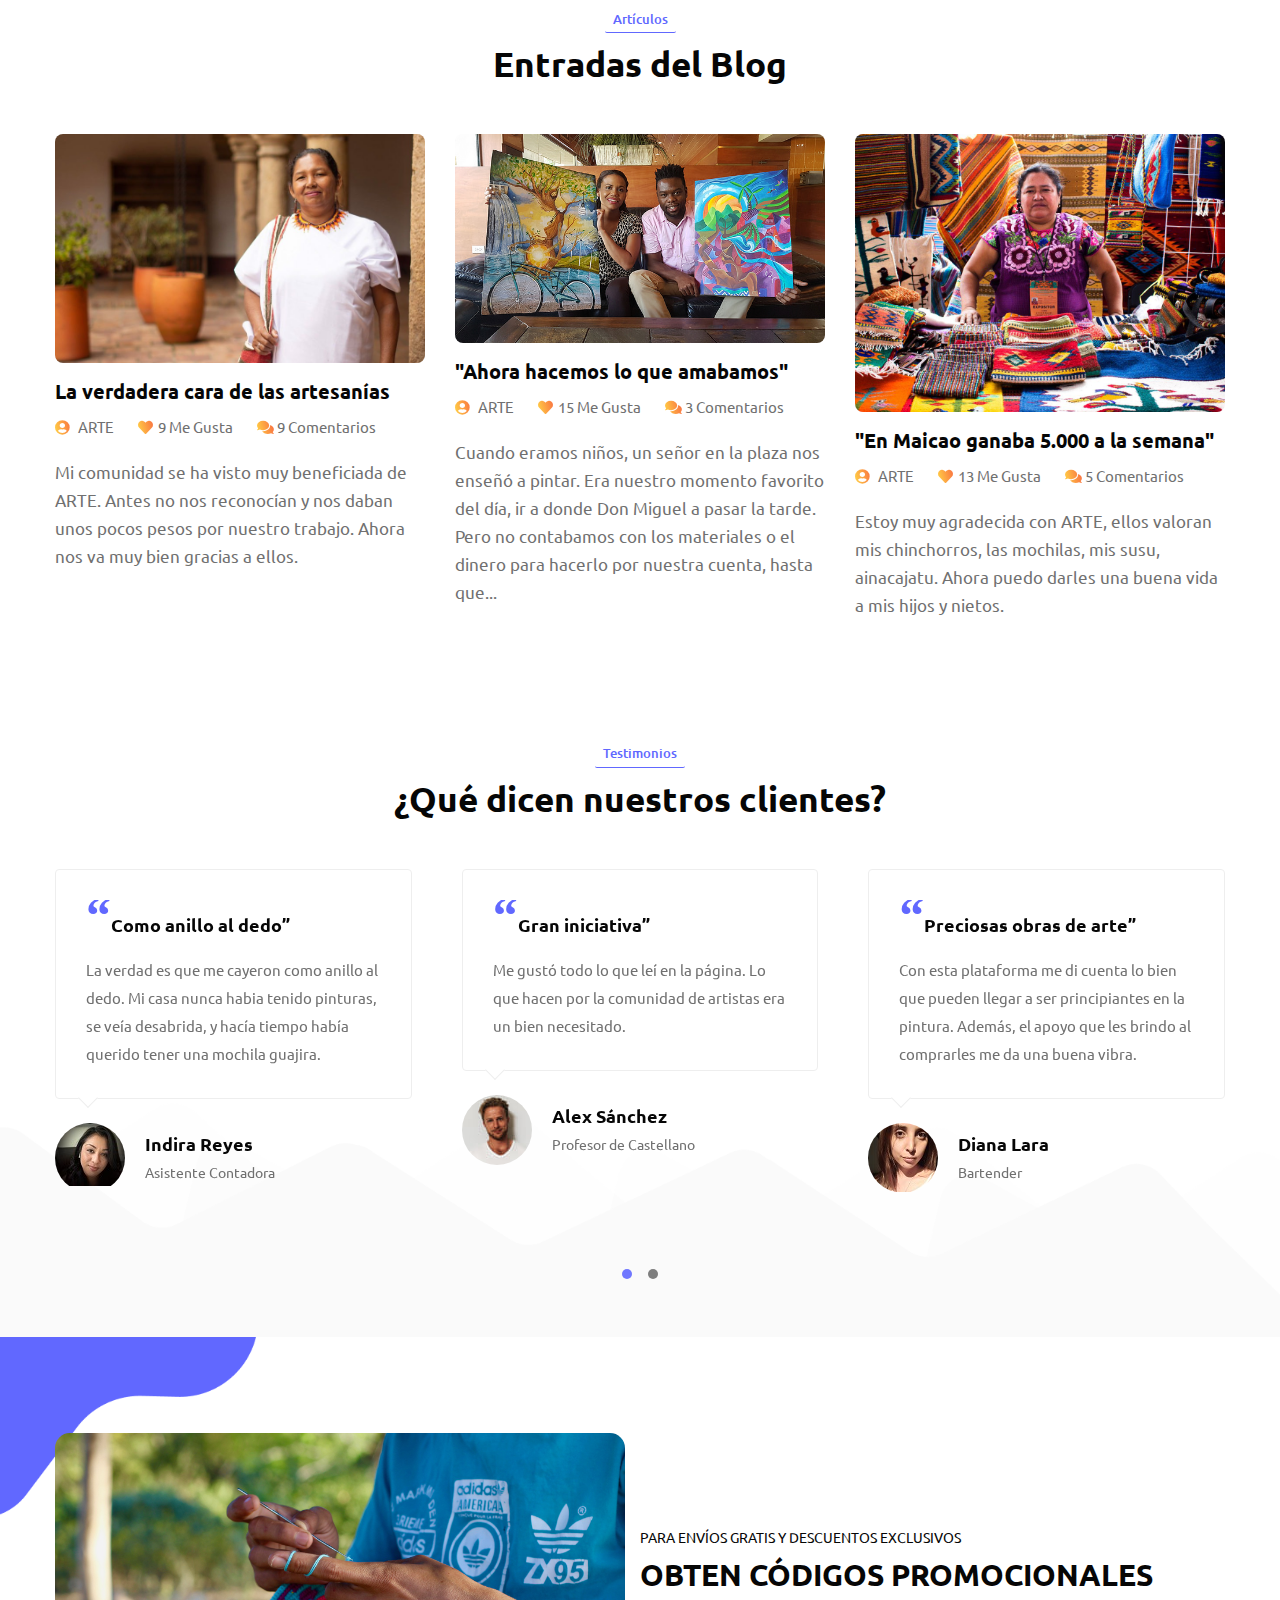
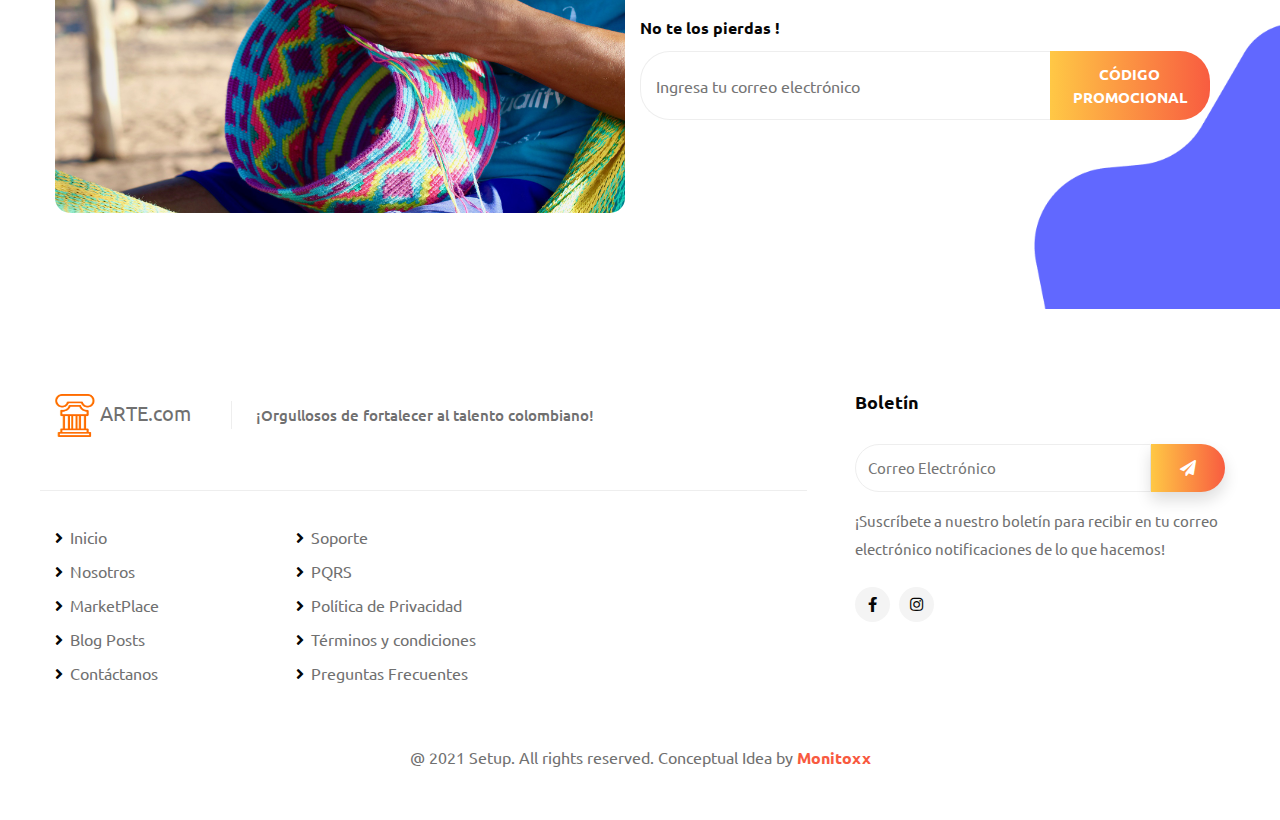
==== commit ab66595b: "arreglos extension2" ====
--- a/index.html
+++ b/index.html
@@ -238,7 +238,7 @@
                             <p>La verdad es que me cayeron como anillo al dedo. Mi casa nunca habia tenido pinturas, se veía desabrida, y hacía tiempo había querido tener una mochila guajira.</p>
                         </div>
                         <div class="bottom-info mt-4">
-                            <a class="comment-img"><img src="assets/images/indira.PNG"
+                            <a class="comment-img"><img src="assets/images/indira.jpg"
                                     class="img-responsive" alt="placeholder image"></a>
                             <div class="people-info align-self">
                                 <h3>Indira Reyes</h3>
@@ -274,7 +274,7 @@
                             <p>Con esta plataforma me di cuenta lo bien que pueden llegar a ser principiantes en la pintura. Además, el apoyo que les brindo al comprarles me da una buena vibra.</p>
                         </div>
                         <div class="bottom-info mt-4">
-                            <a class="comment-img"><img src="assets/images/diana.PNG"
+                            <a class="comment-img"><img src="assets/images/diana.jpg"
                                     class="img-responsive" alt="placeholder image"></a>
                             <div class="people-info align-self">
                                 <h3>Diana Lara</h3>
@@ -292,7 +292,7 @@
                             <p>Al leer la propuesta quedé impresionado y cautivado. Se ve que tienen un buen corazón y que le generarán una gran ayuda a muchas personas.</p>
                         </div>
                         <div class="bottom-info mt-4">
-                            <a class="comment-img"><img src="assets/images/esteban.PNG"
+                            <a class="comment-img"><img src="assets/images/esteban.jpg"
                                     class="img-responsive" alt="placeholder image"></a>
                             <div class="people-info align-self">
                                 <h3>Esteban Merchán</h3>
@@ -310,7 +310,7 @@
                             <p>Visualmente me parece una plataforma hermosa y bien organizada. ¡Elogios para los desarrolladores!</p>
                         </div>
                         <div class="bottom-info mt-4">
-                            <a class="comment-img"><img src="assets/images/gabriel.PNG"
+                            <a class="comment-img"><img src="assets/images/gabriel.jpg"
                                     class="img-responsive" alt="placeholder image"></a>
                             <div class="people-info align-self">
                                 <h3>Gabriel Colina</h3>
@@ -328,7 +328,7 @@
                             <p>Al comprar con ARTE, el proceso fue intuitivo y muy sencillo. Me encantó toda la experiencia.</p>
                         </div>
                         <div class="bottom-info mt-4">
-                            <a class="comment-img"><img src="assets/images/ashly.PNG"
+                            <a class="comment-img"><img src="assets/images/ashly.jpg"
                                     class="img-responsive" alt="placeholder image"></a>
                             <div class="people-info align-self">
                                 <h3>Ashly Liscano</h3>
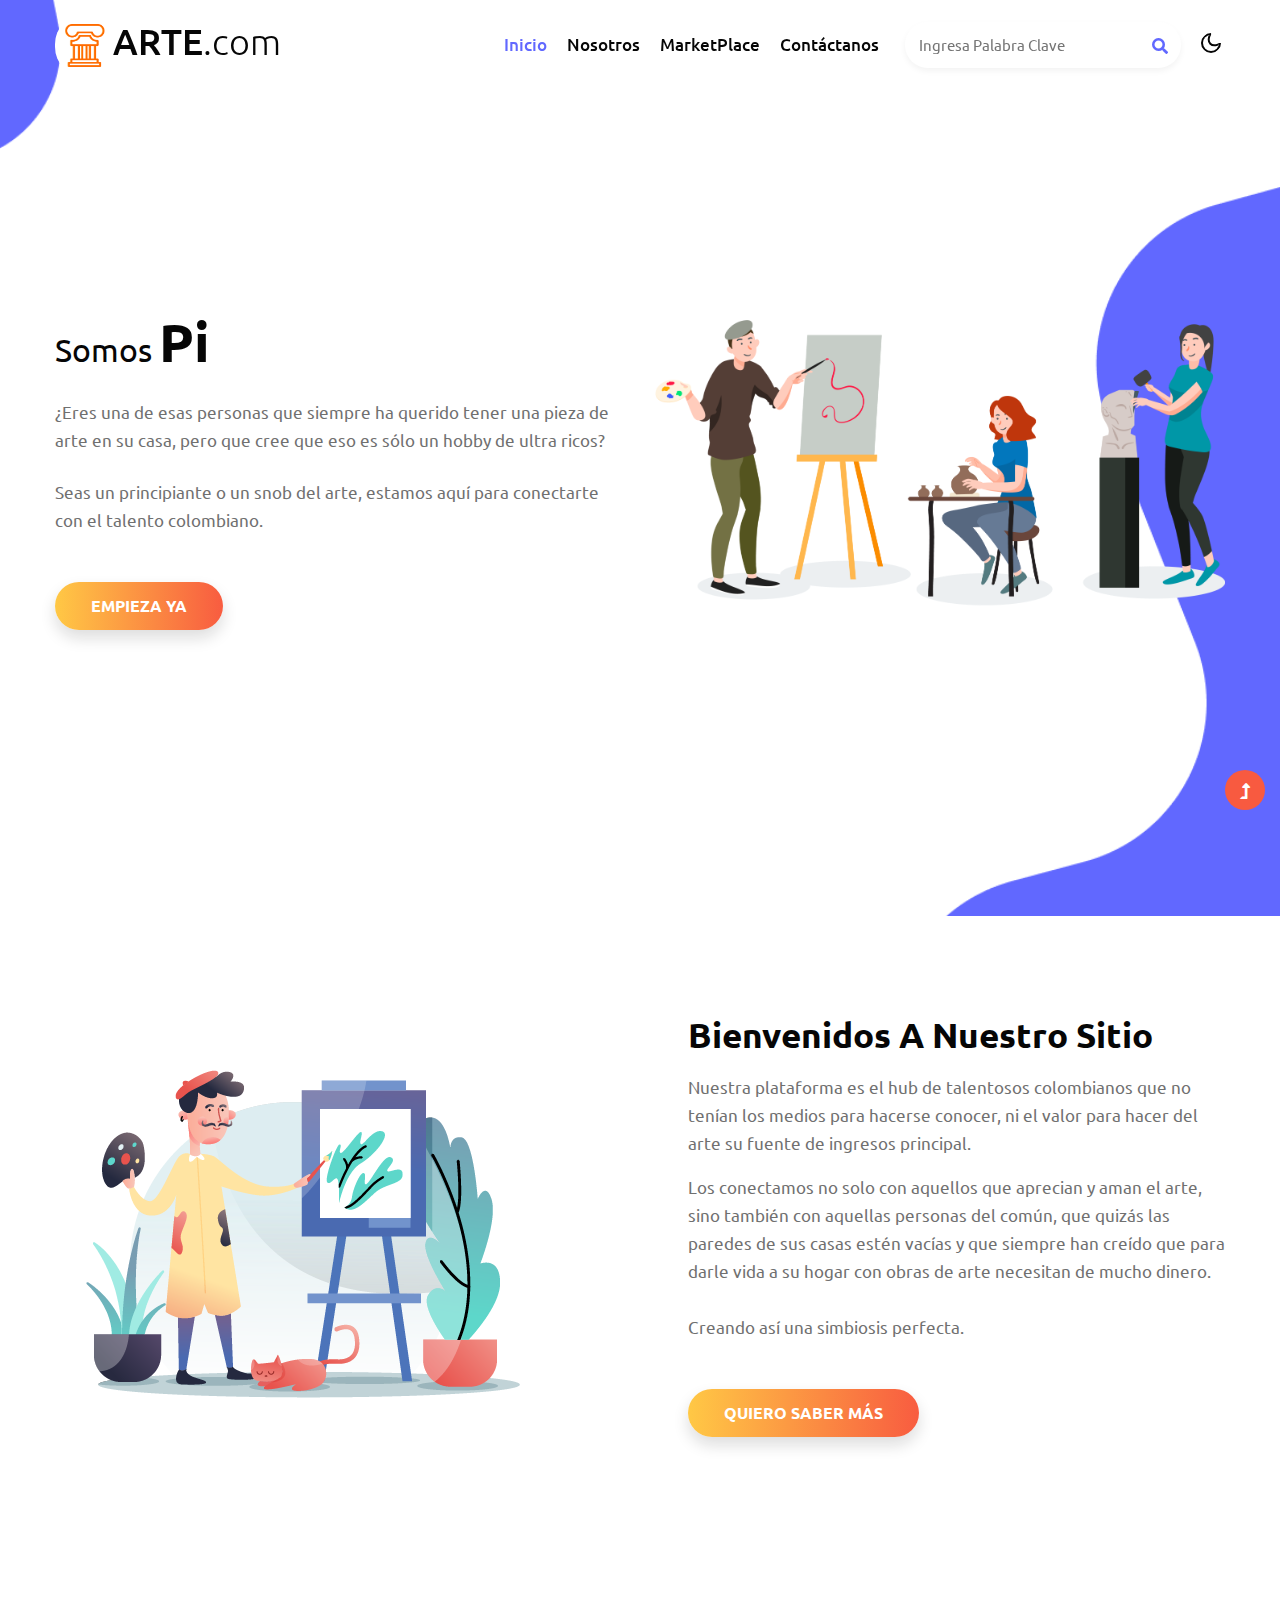
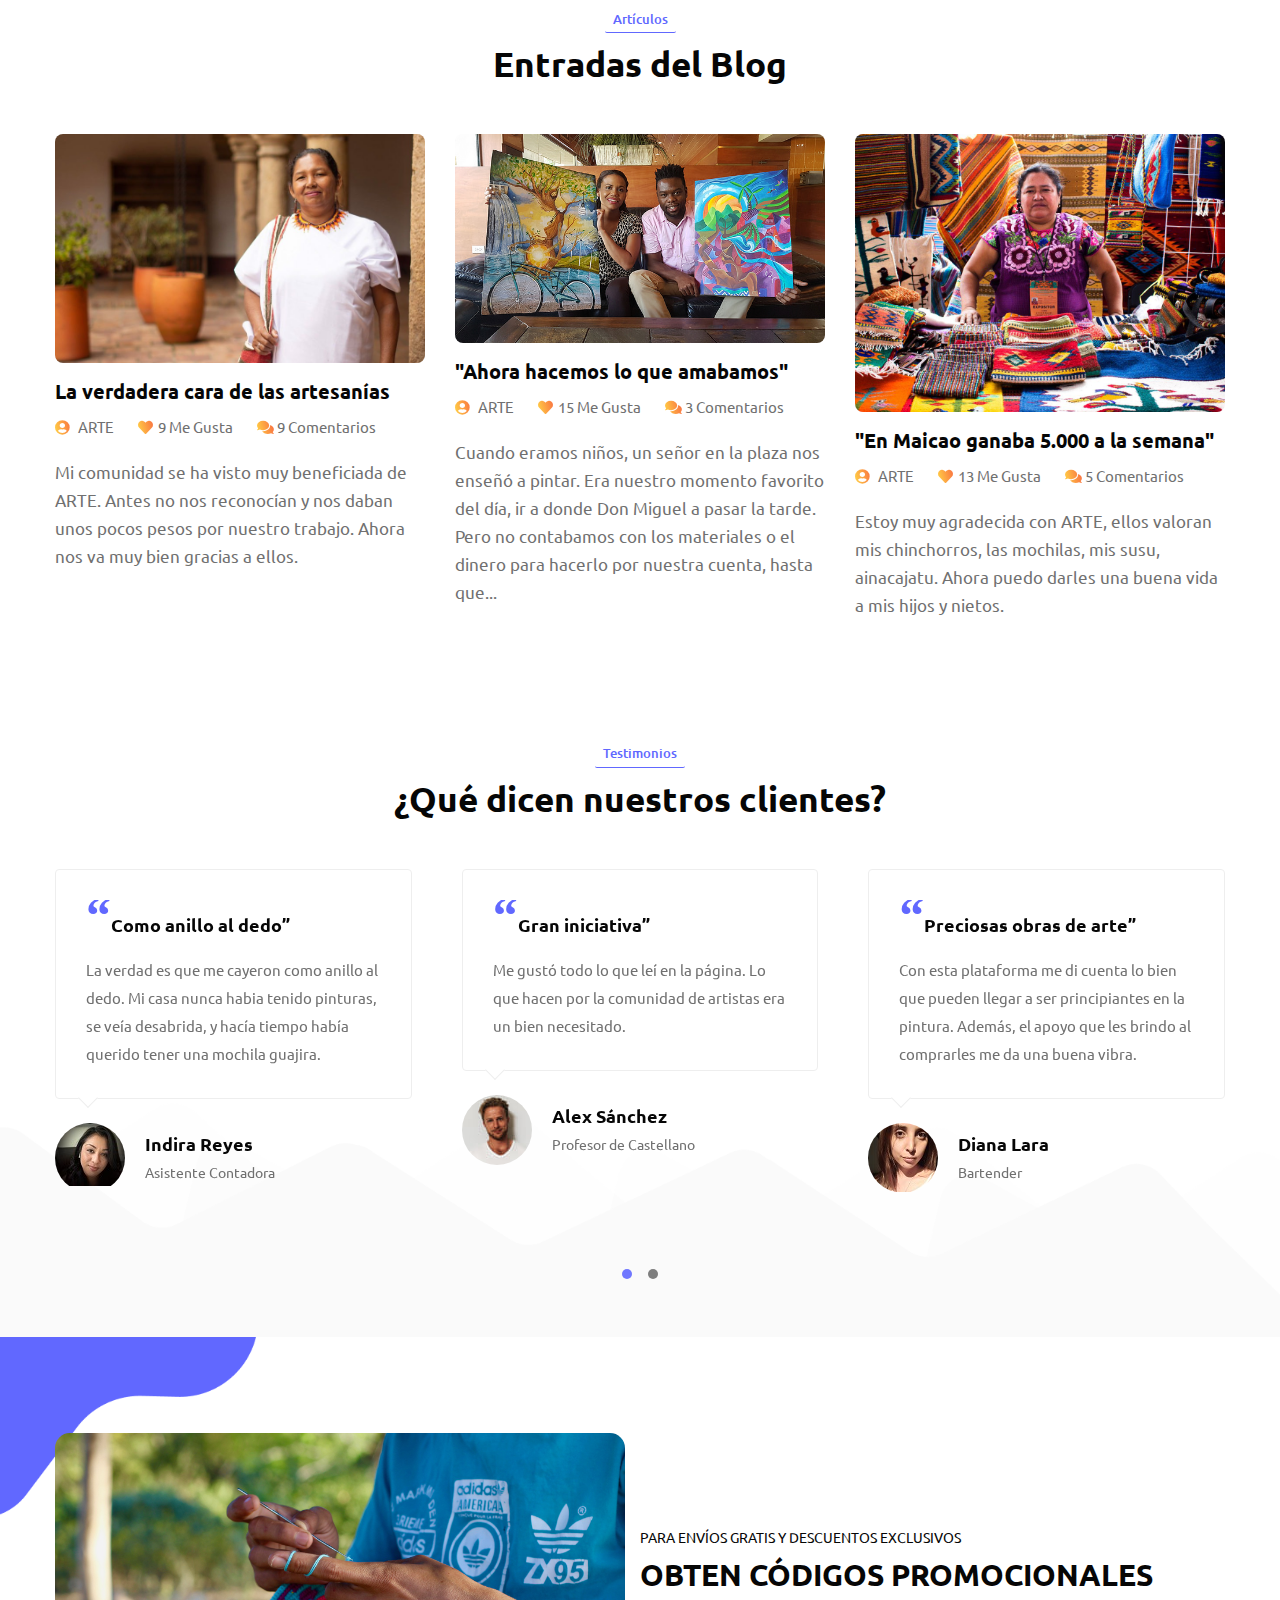
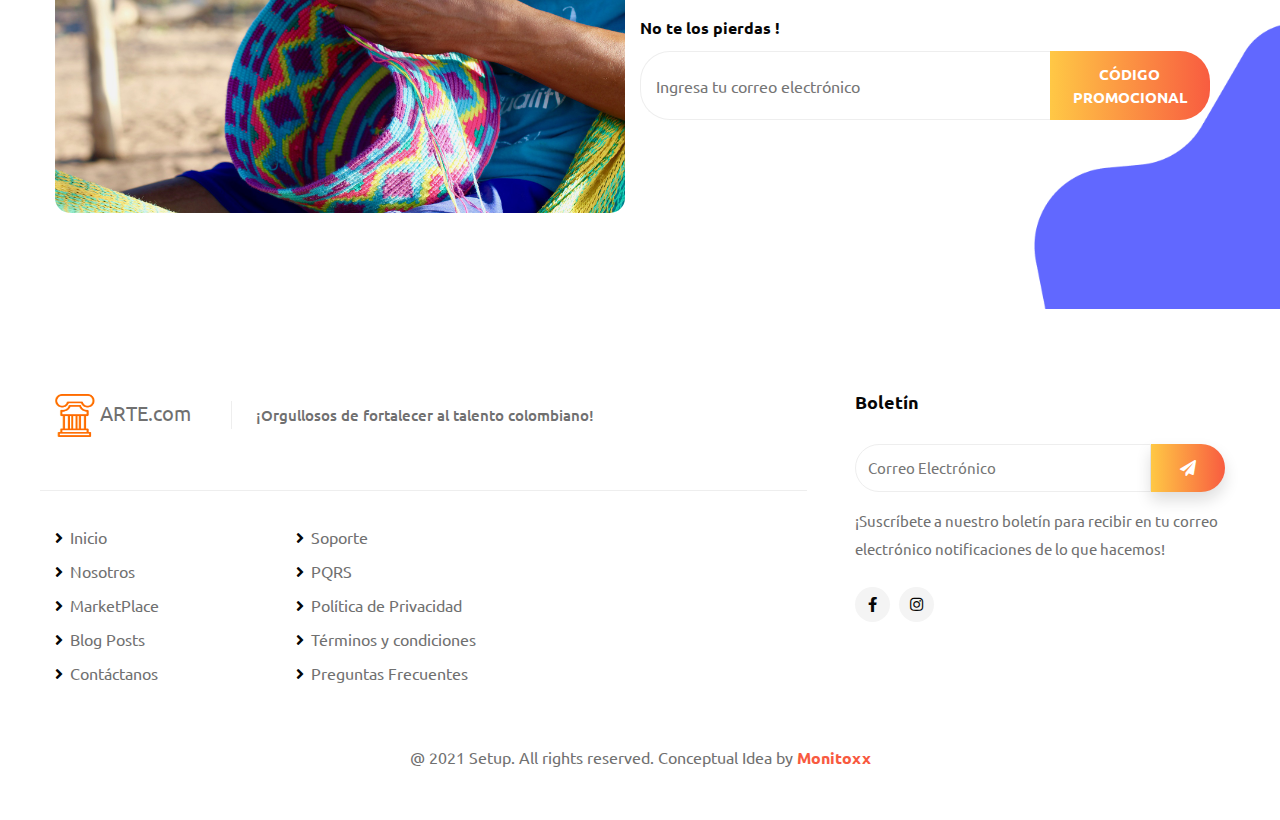
==== commit 264d1c2f: "cambio final ortografia" ====
--- a/index.html
+++ b/index.html
@@ -122,7 +122,7 @@
                 </div>
                 <div class="col-md-6 content-left mb-md-0 mb-5 pl-lg-5 order-md-last order-first">
                     <h3 class="mb-3">Bienvenidos A Nuestro Sitio</h3>
-                    <p>Nuestra plataforma es el hub de talentosos colombianos que no tenían los medios para hacerse conocer, ni el valor para hacer del arte su fuente de ingresos</p>
+                    <p>Nuestra plataforma es el hub de talentosos colombianos que no tenían los medios para hacerse conocer, ni el valor para hacer del arte su fuente de ingresos principal.</p>
                     <p class="mt-3">Los conectamos no solo con aquellos que aprecian y aman el arte, sino también con aquellas personas del común, que quizás las paredes de sus casas estén vacías y que siempre han creído que para darle vida a su hogar con obras de arte necesitan de mucho dinero. <br><br>Creando así una simbiosis perfecta.</p>
                     <a class="btn button-style mt-lg-5 mt-4" href="about.html">Quiero Saber Más </a>
                 </div>
@@ -433,14 +433,14 @@
                         </div>
                         <div class="columns-2 mt-4">
                             <ul class="social">
-                                <li><a href="https://es-la.facebook.com/luis.jimenezbernal.9"><span class="fab fa-facebook-f" aria-hidden="true"></span></a>
+                                <li><a href="https://es-la.facebook.com/luis.jimenezbernal.9" target="_blank"><span class="fab fa-facebook-f" aria-hidden="true"></span></a>
                                 </li>
                                 <!-- <li><a href="#twitter"><span class="fab fa-twitter" aria-hidden="true"></span></a>
                                 </li> -->
                                 <!-- <li><a href="#google-plus"><span class="fab fa-google-plus-g"
                                             aria-hidden="true"></span></a>
                                 </li> -->
-                                <li><a href="https://instagram.com/luisjjimenez130?utm_medium=copy_link"><span class="fab fa-instagram" aria-hidden="true"></span></a>
+                                <li><a href="https://instagram.com/luisjjimenez130?utm_medium=copy_link" target="_blank"><span class="fab fa-instagram" aria-hidden="true"></span></a>
                                 </li>
                                 <!-- <li><a href="#linkedin"><span class="fab fa-linkedin-in" aria-hidden="true"></span></a>
                                 </li> -->
